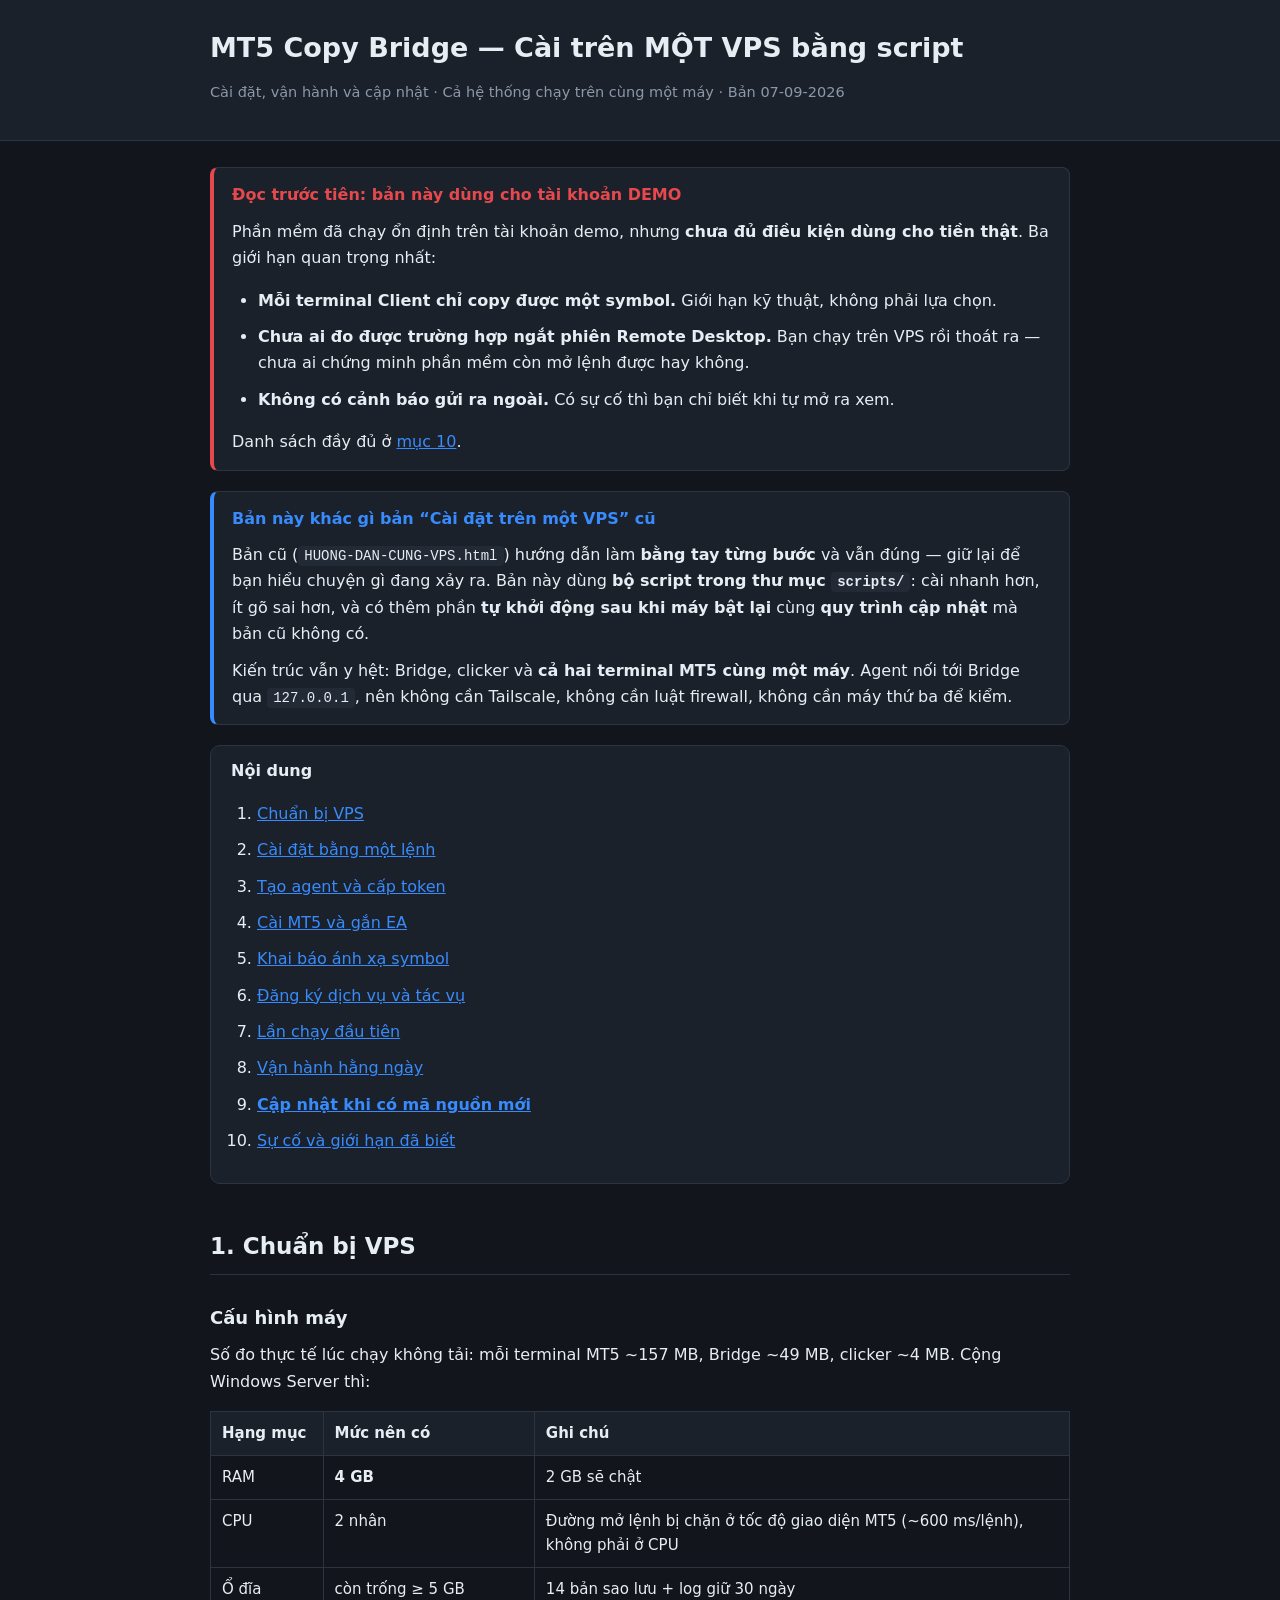
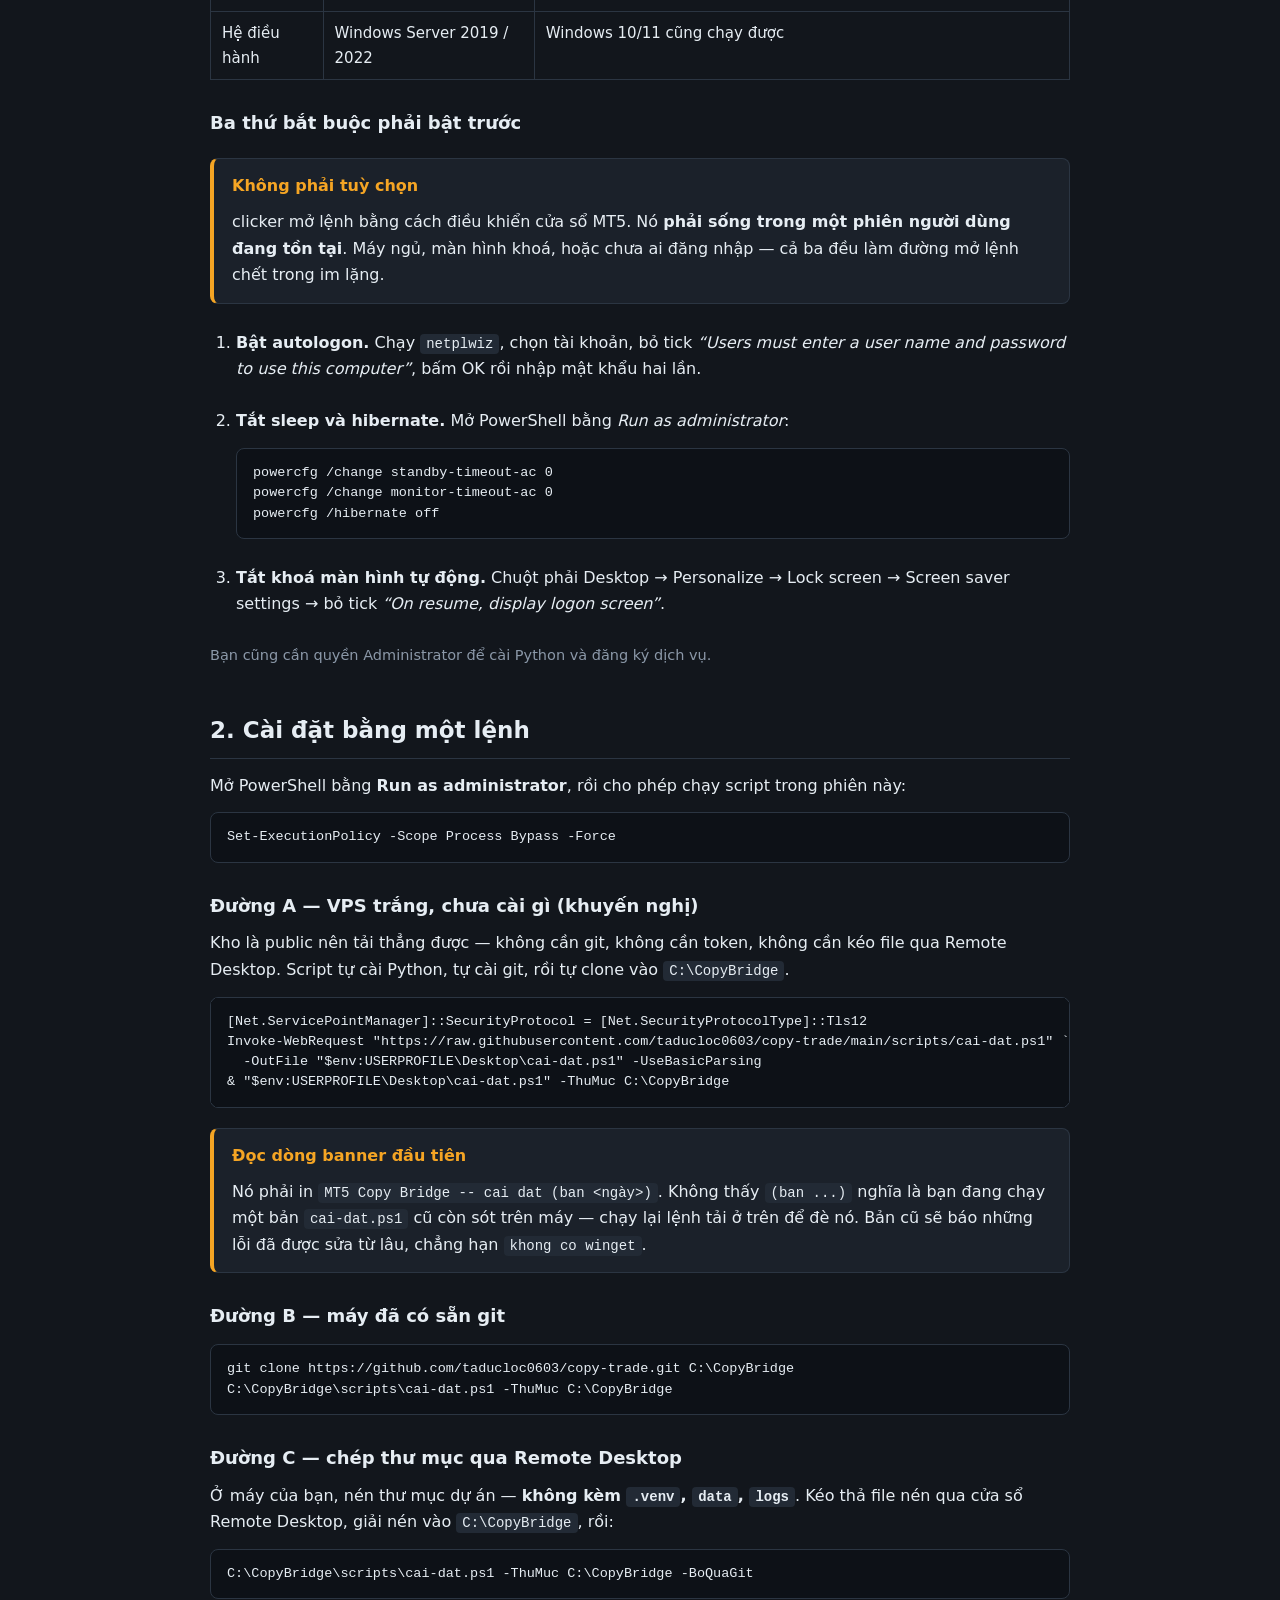
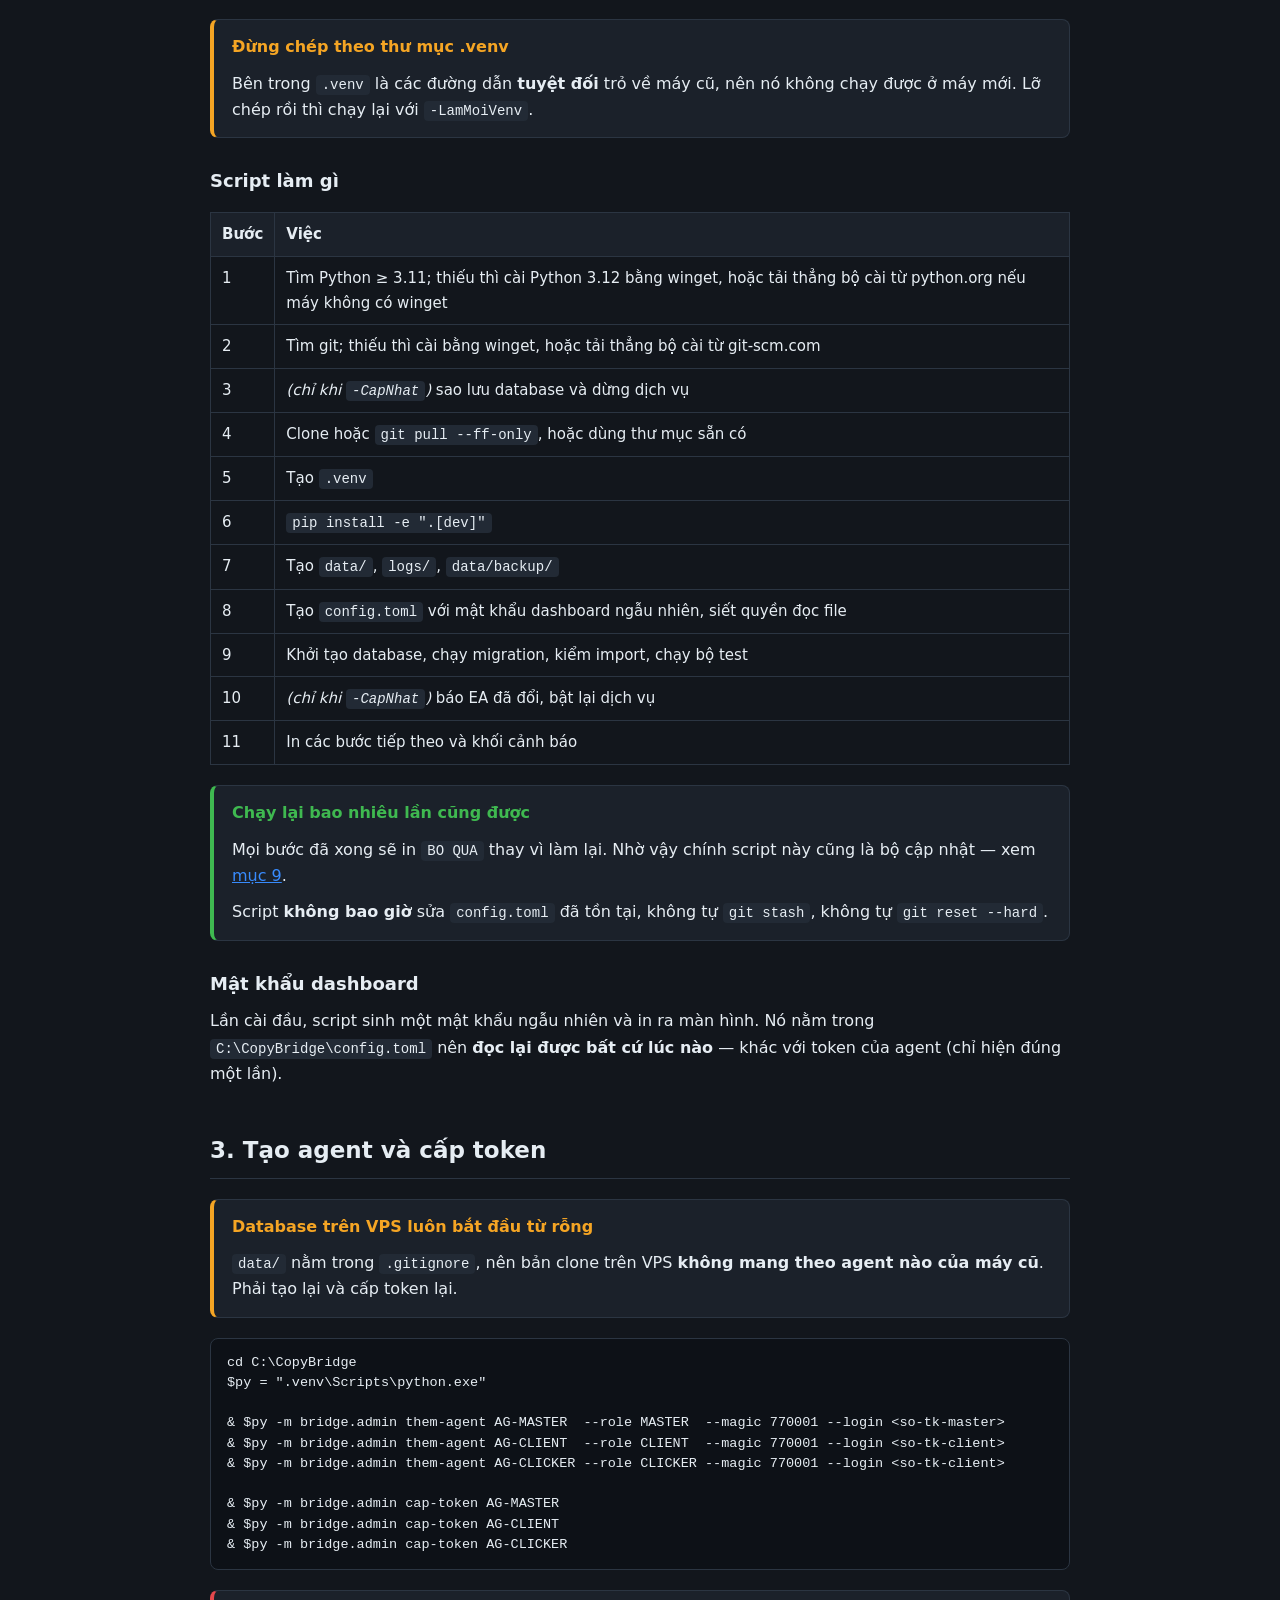
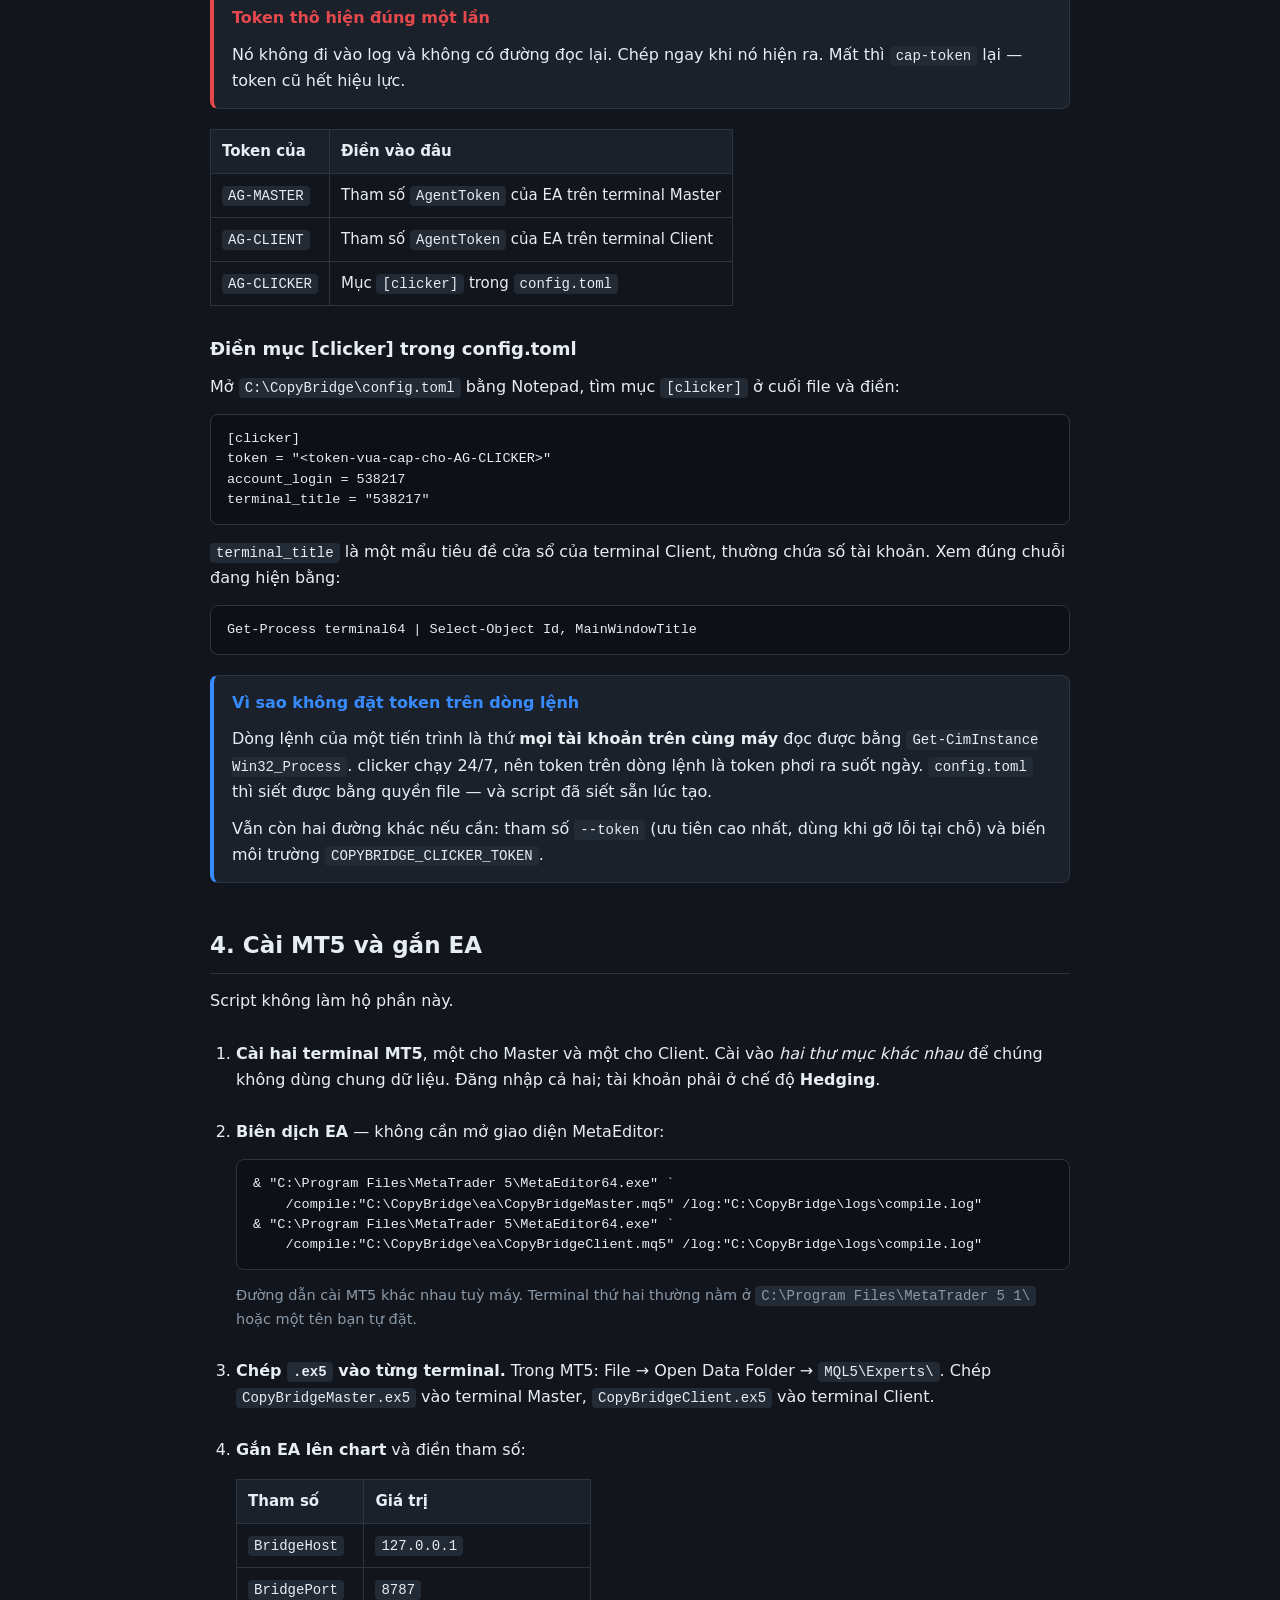
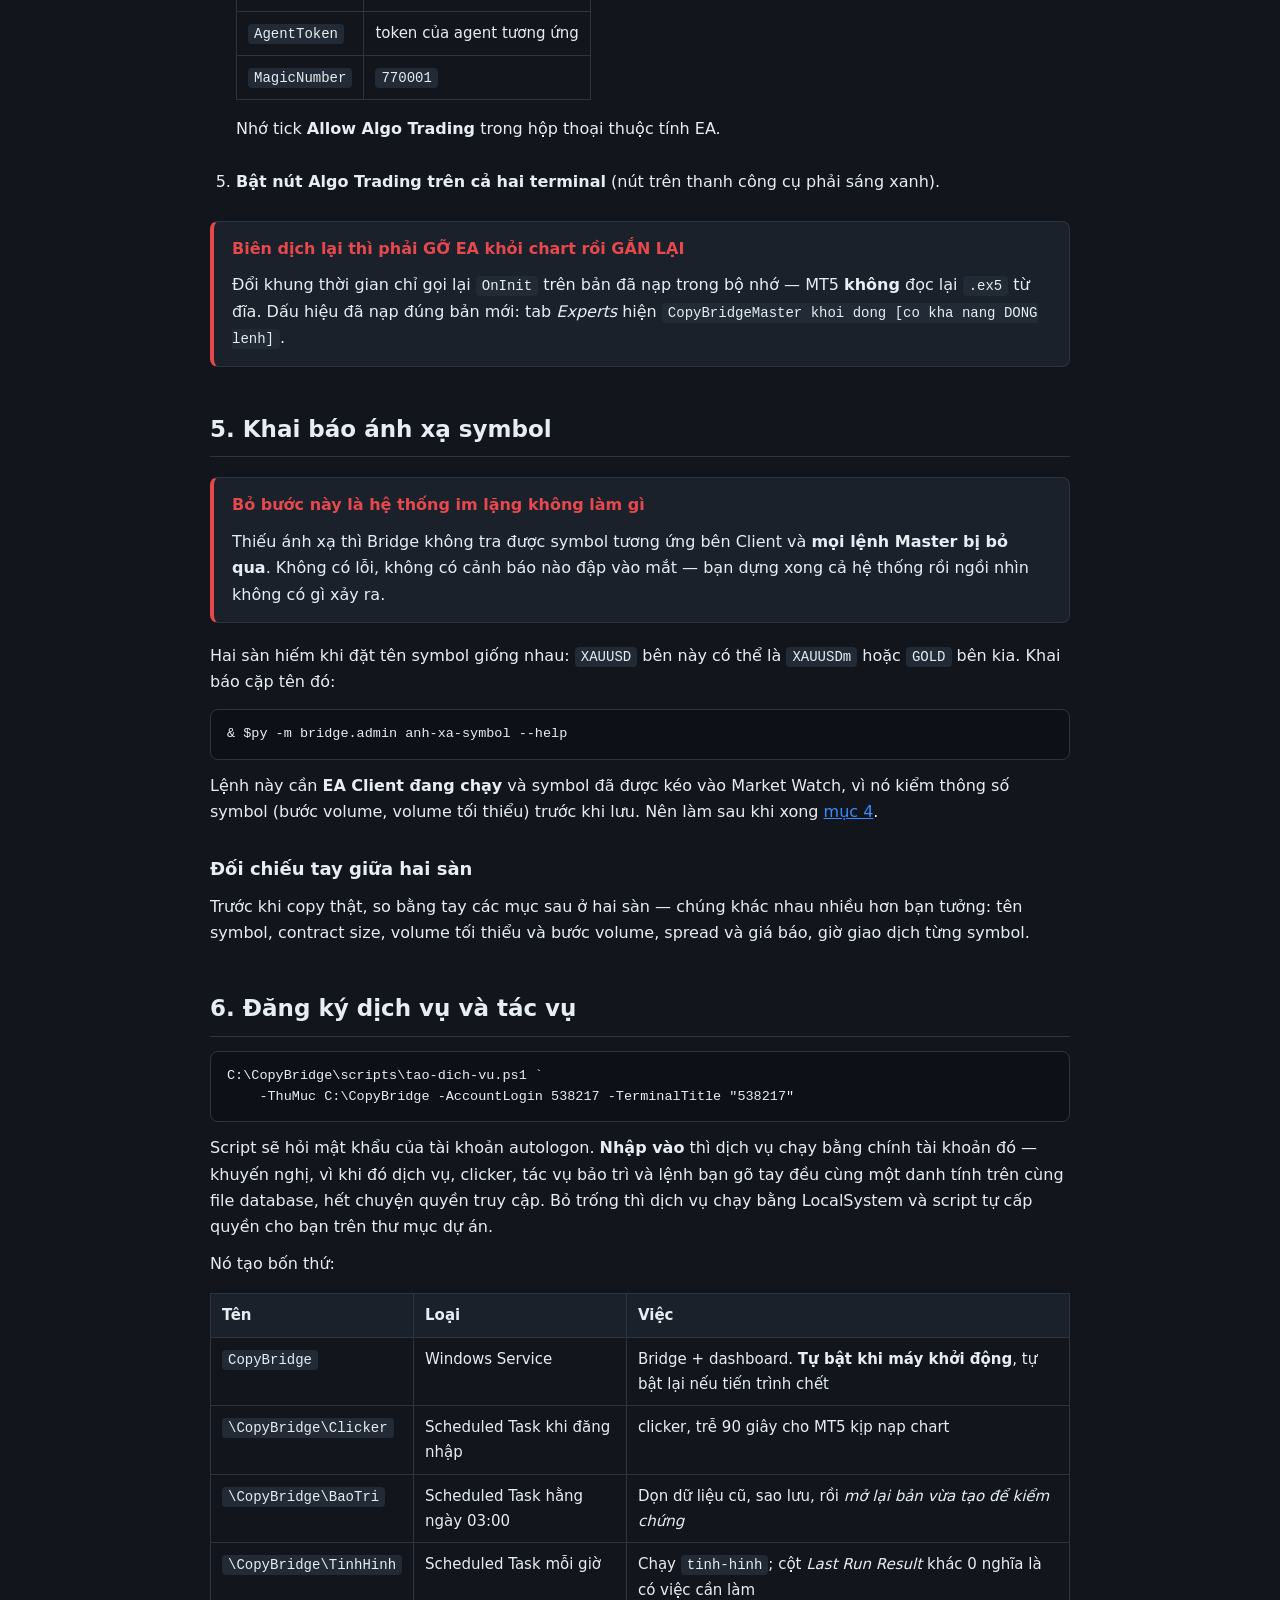
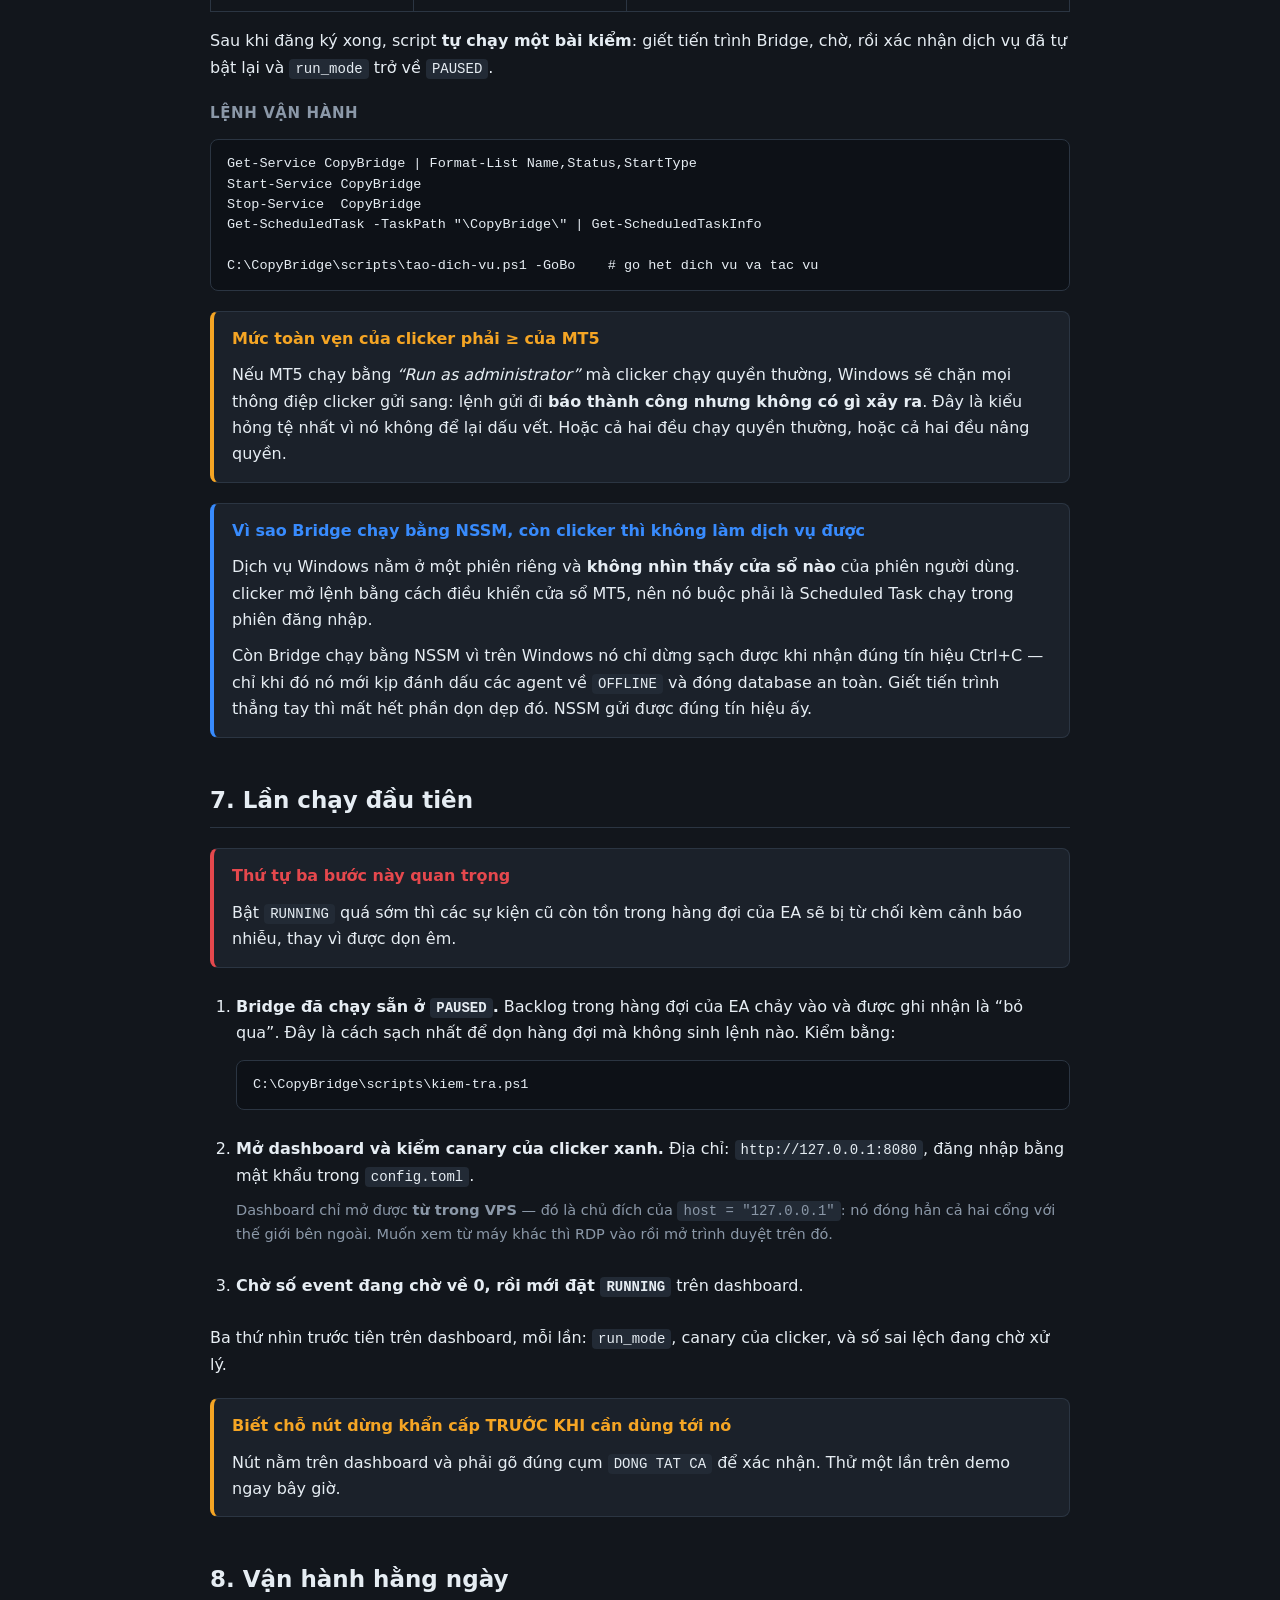
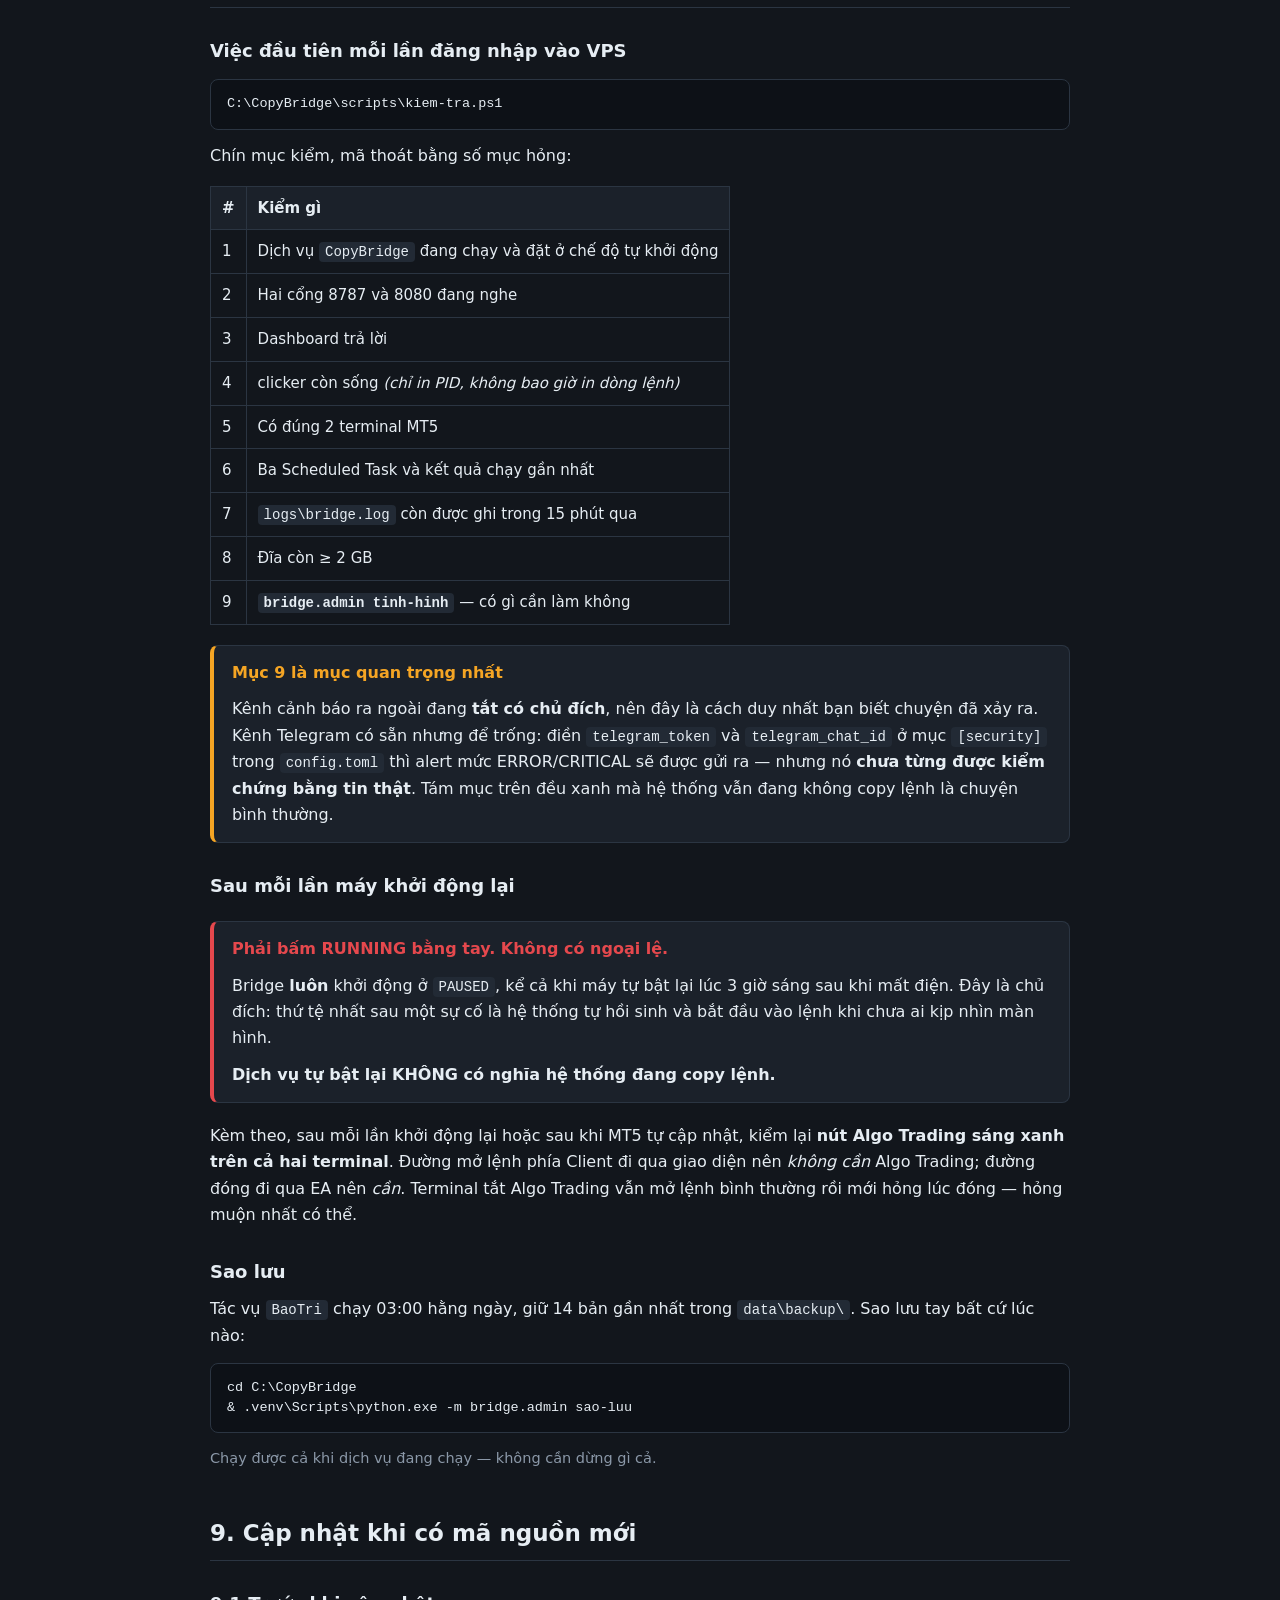
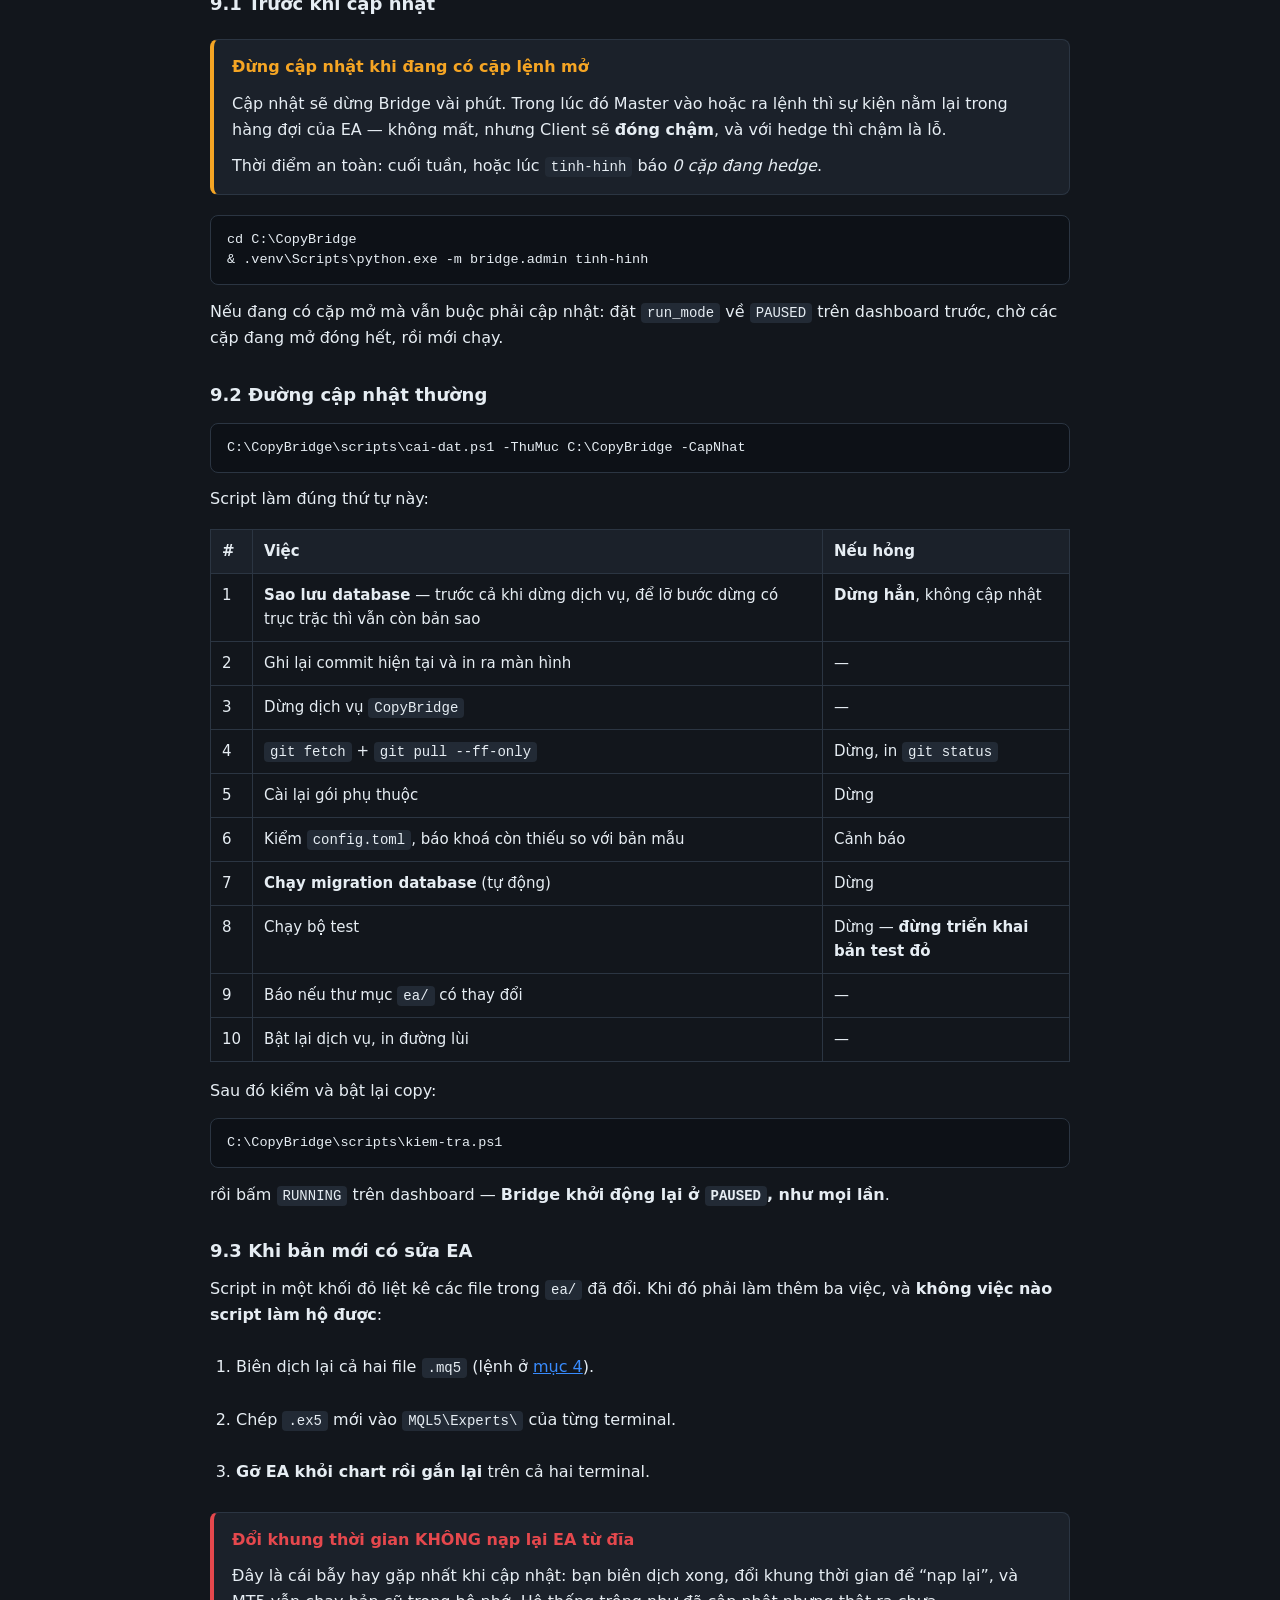
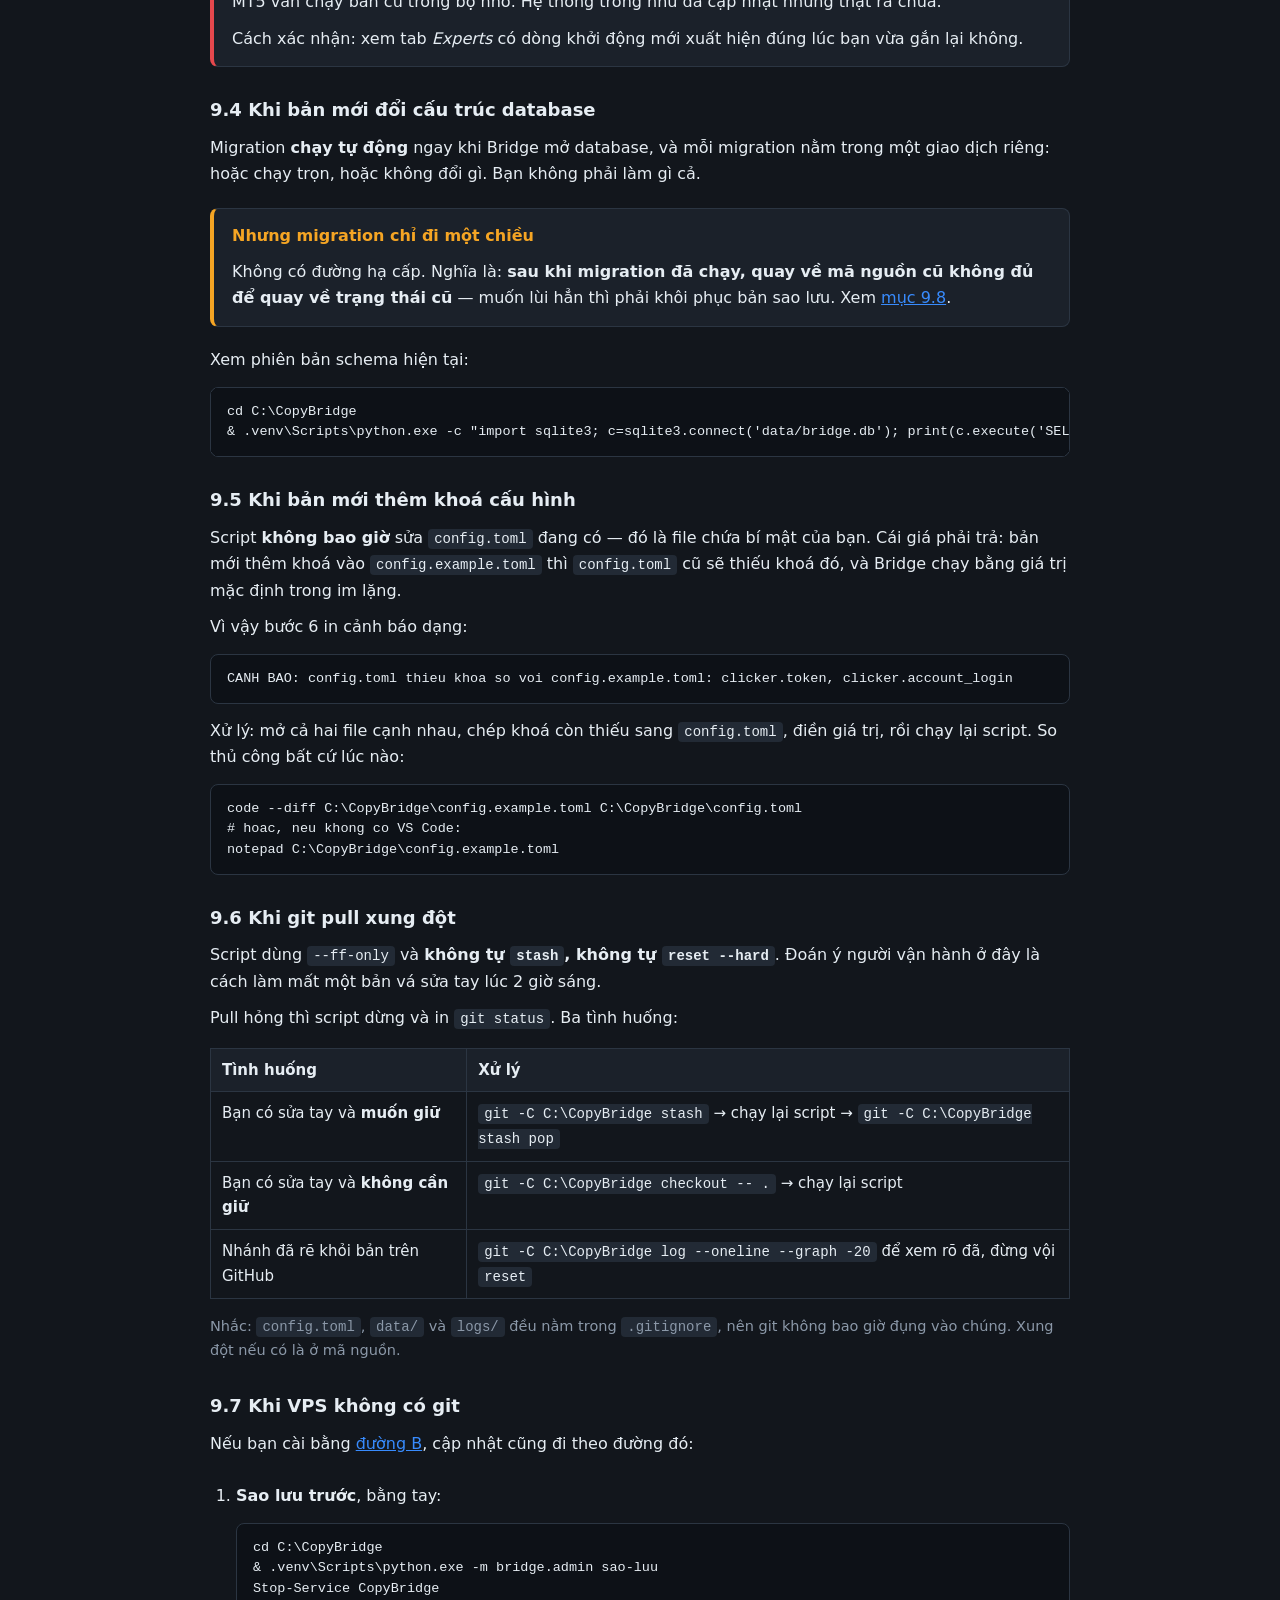
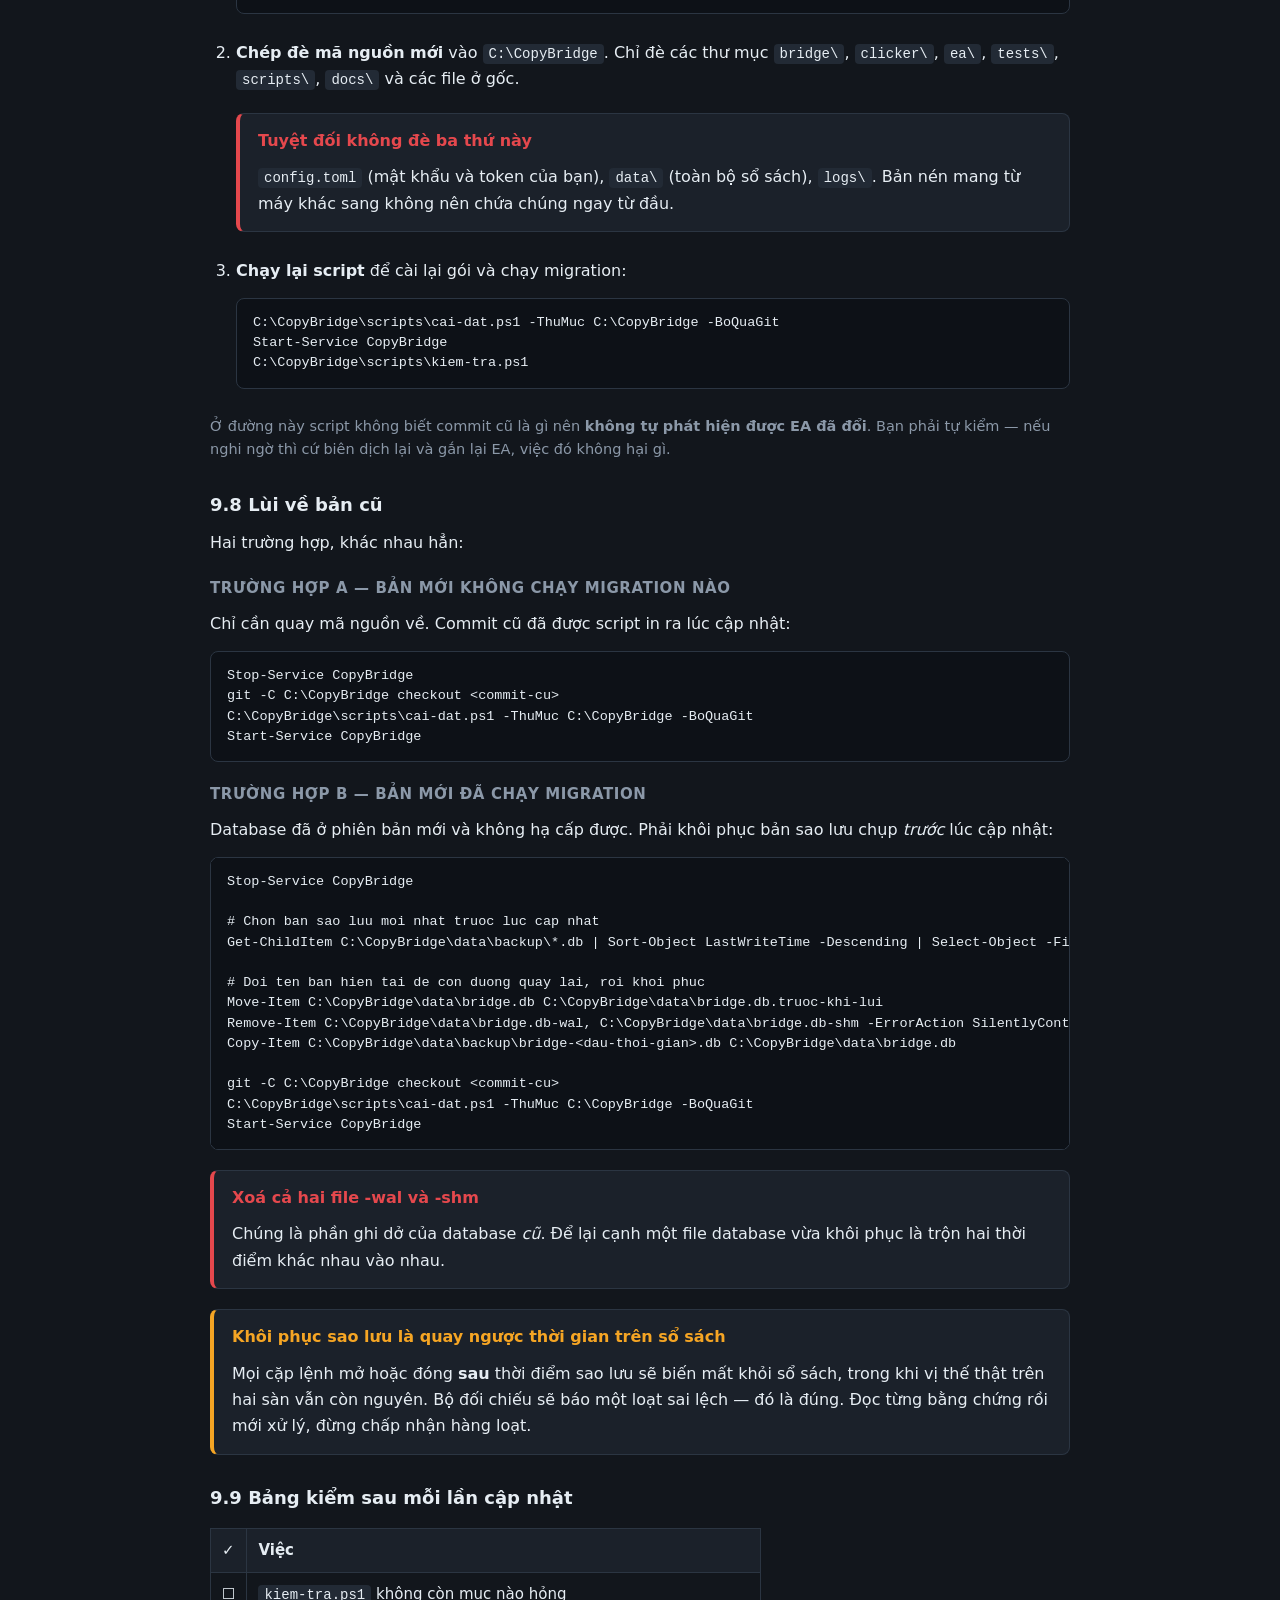
==== docs/HUONG-DAN-CUNG-VPS-SCRIPT.html @ 67b97085 "docs: dua lenh tai cai-dat.ps1 vao huong dan, lam duong A Ca hai tai lieu deu gia dinh cai-dat.ps1 d" ====
<!doctype html>
<html lang="vi">
<head>
<meta charset="utf-8">
<meta name="viewport" content="width=device-width, initial-scale=1">
<title>MT5 Copy Bridge — Cài trên một VPS bằng script</title>
<style>
:root{--nen:#12161c;--the:#1b212a;--the2:#222a35;--chu:#e6edf3;--mo:#8b98a8;
 --vien:#2b3542;--do:#e5484d;--cam:#f5a524;--xanh:#3fb950;--lam:#388bfd}
*{box-sizing:border-box}
body{margin:0;background:var(--nen);color:var(--chu);
 font:16px/1.65 system-ui,-apple-system,"Segoe UI",Roboto,sans-serif}
.bao{max-width:900px;margin:0 auto;padding:0 20px 80px}
header{background:var(--the);border-bottom:1px solid var(--vien);padding:26px 20px;margin-bottom:26px}
header .bao{padding-bottom:0}
h1{margin:0 0 6px;font-size:27px}
h2{margin:44px 0 14px;font-size:23px;padding-bottom:8px;border-bottom:1px solid var(--vien)}
h3{margin:28px 0 10px;font-size:18px}
h4{margin:20px 0 8px;font-size:15px;color:var(--mo);text-transform:uppercase;letter-spacing:.04em}
p,li{margin:10px 0}
code{background:var(--the2);padding:2px 6px;border-radius:4px;font-size:14px;
 font-family:ui-monospace,Consolas,"Courier New",monospace}
pre{background:#0d1117;border:1px solid var(--vien);border-radius:8px;padding:14px 16px;
 overflow-x:auto;font-size:13.5px;line-height:1.5;
 font-family:ui-monospace,Consolas,"Courier New",monospace}
pre code{background:none;padding:0;font-size:inherit}
a{color:var(--lam)}
table{border-collapse:collapse;width:100%;margin:16px 0;font-size:15px;display:block;overflow-x:auto}
th,td{border:1px solid var(--vien);padding:9px 11px;text-align:left;vertical-align:top}
th{background:var(--the);font-weight:600}
img{max-width:100%;border:1px solid var(--vien);border-radius:8px;display:block;margin:14px 0 6px}
figure{margin:20px 0} figcaption{color:var(--mo);font-size:14px;margin-top:2px}
.hop{border:1px solid var(--vien);border-left-width:4px;border-radius:8px;
 padding:14px 18px;margin:20px 0;background:var(--the)}
.hop p:first-child{margin-top:0}.hop p:last-child{margin-bottom:0}
.hop.do{border-left-color:var(--do)}.hop.cam{border-left-color:var(--cam)}
.hop.xanh{border-left-color:var(--xanh)}.hop.lam{border-left-color:var(--lam)}
.hop .nhan{font-weight:700;display:block;margin-bottom:6px}
.hop.do .nhan{color:var(--do)}.hop.cam .nhan{color:var(--cam)}
.hop.xanh .nhan{color:var(--xanh)}.hop.lam .nhan{color:var(--lam)}
ol,ul{padding-left:26px} .buoc>li{margin:26px 0}
.muc-luc{background:var(--the);border:1px solid var(--vien);border-radius:10px;padding:12px 20px}
kbd{background:var(--the2);border:1px solid var(--vien);border-bottom-width:2px;
 border-radius:4px;padding:1px 6px;font-size:13px}
svg{max-width:100%;height:auto;display:block;margin:16px 0}
.ghi-chu{color:var(--mo);font-size:14.5px}
.vd{border:1px solid var(--vien);border-radius:10px;margin:22px 0;overflow:hidden}
.vd>.dau{background:var(--the);padding:11px 18px;font-weight:600;
 border-bottom:1px solid var(--vien)}
.vd>.than{padding:4px 18px 16px}
.vd table{margin:12px 0 4px;table-layout:fixed;width:100%;display:table}
.vd th{width:34%;background:var(--the2);font-weight:600}
.doi{display:grid;grid-template-columns:1fr 1fr;gap:14px}
@media(max-width:700px){.doi{grid-template-columns:1fr}}
.khac{background:#241a10;border:1px solid #6b4a15;border-radius:8px;padding:3px 14px;margin:16px 0}
.khac .nhan{color:var(--cam);font-weight:700;font-size:14px}
</style>

</head>
<body>
<header><div class="bao">
  <h1>MT5 Copy Bridge — Cài trên MỘT VPS bằng script</h1>
  <p class="ghi-chu">Cài đặt, vận hành và cập nhật · Cả hệ thống chạy trên cùng một máy · Bản 07-09-2026</p>
</div></header>
<div class="bao">

<div class="hop do">
  <span class="nhan">Đọc trước tiên: bản này dùng cho tài khoản DEMO</span>
  <p>Phần mềm đã chạy ổn định trên tài khoản demo, nhưng <strong>chưa đủ điều kiện dùng cho tiền
  thật</strong>. Ba giới hạn quan trọng nhất:</p>
  <ul>
    <li><strong>Mỗi terminal Client chỉ copy được một symbol.</strong> Giới hạn kỹ thuật, không
      phải lựa chọn.</li>
    <li><strong>Chưa ai đo được trường hợp ngắt phiên Remote Desktop.</strong> Bạn chạy trên VPS
      rồi thoát ra — chưa ai chứng minh phần mềm còn mở lệnh được hay không.</li>
    <li><strong>Không có cảnh báo gửi ra ngoài.</strong> Có sự cố thì bạn chỉ biết khi tự mở ra
      xem.</li>
  </ul>
  <p>Danh sách đầy đủ ở <a href="#gioi-han">mục 10</a>.</p>
</div>

<div class="hop lam">
  <span class="nhan">Bản này khác gì bản “Cài đặt trên một VPS” cũ</span>
  <p>Bản cũ (<code>HUONG-DAN-CUNG-VPS.html</code>) hướng dẫn làm <strong>bằng tay từng bước</strong>
  và vẫn đúng — giữ lại để bạn hiểu chuyện gì đang xảy ra. Bản này dùng <strong>bộ script trong thư
  mục <code>scripts/</code></strong>: cài nhanh hơn, ít gõ sai hơn, và có thêm phần
  <strong>tự khởi động sau khi máy bật lại</strong> cùng <strong>quy trình cập nhật</strong> mà bản
  cũ không có.</p>
  <p>Kiến trúc vẫn y hệt: Bridge, clicker và <strong>cả hai terminal MT5 cùng một máy</strong>.
  Agent nối tới Bridge qua <code>127.0.0.1</code>, nên không cần Tailscale, không cần luật firewall,
  không cần máy thứ ba để kiểm.</p>
</div>

<div class="muc-luc">
  <strong>Nội dung</strong>
  <ol>
    <li><a href="#chuan-bi">Chuẩn bị VPS</a></li>
    <li><a href="#cai-dat">Cài đặt bằng một lệnh</a></li>
    <li><a href="#agent">Tạo agent và cấp token</a></li>
    <li><a href="#mt5">Cài MT5 và gắn EA</a></li>
    <li><a href="#symbol">Khai báo ánh xạ symbol</a></li>
    <li><a href="#dich-vu">Đăng ký dịch vụ và tác vụ</a></li>
    <li><a href="#lan-dau">Lần chạy đầu tiên</a></li>
    <li><a href="#van-hanh">Vận hành hằng ngày</a></li>
    <li><a href="#cap-nhat"><strong>Cập nhật khi có mã nguồn mới</strong></a></li>
    <li><a href="#gioi-han">Sự cố và giới hạn đã biết</a></li>
  </ol>
</div>

<!-- =================================================================== -->
<h2 id="chuan-bi">1. Chuẩn bị VPS</h2>

<h3>Cấu hình máy</h3>
<p>Số đo thực tế lúc chạy không tải: mỗi terminal MT5 ~157 MB, Bridge ~49 MB, clicker ~4 MB. Cộng
Windows Server thì:</p>
<table>
  <tr><th>Hạng mục</th><th>Mức nên có</th><th>Ghi chú</th></tr>
  <tr><td>RAM</td><td><strong>4 GB</strong></td><td>2 GB sẽ chật</td></tr>
  <tr><td>CPU</td><td>2 nhân</td><td>Đường mở lệnh bị chặn ở tốc độ giao diện MT5 (~600 ms/lệnh), không phải ở CPU</td></tr>
  <tr><td>Ổ đĩa</td><td>còn trống ≥ 5 GB</td><td>14 bản sao lưu + log giữ 30 ngày</td></tr>
  <tr><td>Hệ điều hành</td><td>Windows Server 2019 / 2022</td><td>Windows 10/11 cũng chạy được</td></tr>
</table>

<h3>Ba thứ bắt buộc phải bật trước</h3>
<div class="hop cam">
  <span class="nhan">Không phải tuỳ chọn</span>
  <p>clicker mở lệnh bằng cách điều khiển cửa sổ MT5. Nó <strong>phải sống trong một phiên người
  dùng đang tồn tại</strong>. Máy ngủ, màn hình khoá, hoặc chưa ai đăng nhập — cả ba đều làm đường
  mở lệnh chết trong im lặng.</p>
</div>

<ol class="buoc">
  <li><strong>Bật autologon.</strong> Chạy <code>netplwiz</code>, chọn tài khoản, bỏ tick
    <em>“Users must enter a user name and password to use this computer”</em>, bấm OK rồi nhập mật
    khẩu hai lần.</li>
  <li><strong>Tắt sleep và hibernate.</strong> Mở PowerShell bằng <em>Run as administrator</em>:
<pre><code>powercfg /change standby-timeout-ac 0
powercfg /change monitor-timeout-ac 0
powercfg /hibernate off</code></pre></li>
  <li><strong>Tắt khoá màn hình tự động.</strong> Chuột phải Desktop → Personalize → Lock screen →
    Screen saver settings → bỏ tick <em>“On resume, display logon screen”</em>.</li>
</ol>

<p class="ghi-chu">Bạn cũng cần quyền Administrator để cài Python và đăng ký dịch vụ.</p>

<!-- =================================================================== -->
<h2 id="cai-dat">2. Cài đặt bằng một lệnh</h2>

<p>Mở PowerShell bằng <strong>Run as administrator</strong>, rồi cho phép chạy script trong phiên
này:</p>
<pre><code>Set-ExecutionPolicy -Scope Process Bypass -Force</code></pre>

<h3>Đường A — VPS trắng, chưa cài gì (khuyến nghị)</h3>
<p>Kho là public nên tải thẳng được — không cần git, không cần token, không cần kéo file qua
Remote Desktop. Script tự cài Python, tự cài git, rồi tự clone vào <code>C:\CopyBridge</code>.</p>
<pre><code>[Net.ServicePointManager]::SecurityProtocol = [Net.SecurityProtocolType]::Tls12
Invoke-WebRequest "https://raw.githubusercontent.com/taducloc0603/copy-trade/main/scripts/cai-dat.ps1" `
  -OutFile "$env:USERPROFILE\Desktop\cai-dat.ps1" -UseBasicParsing
&amp; "$env:USERPROFILE\Desktop\cai-dat.ps1" -ThuMuc C:\CopyBridge</code></pre>

<div class="hop cam">
  <span class="nhan">Đọc dòng banner đầu tiên</span>
  <p>Nó phải in <code>MT5 Copy Bridge -- cai dat (ban &lt;ngày&gt;)</code>. Không thấy
  <code>(ban ...)</code> nghĩa là bạn đang chạy một bản <code>cai-dat.ps1</code> cũ còn sót trên
  máy — chạy lại lệnh tải ở trên để đè nó. Bản cũ sẽ báo những lỗi đã được sửa từ lâu, chẳng hạn
  <code>khong co winget</code>.</p>
</div>

<h3>Đường B — máy đã có sẵn git</h3>
<pre><code>git clone https://github.com/taducloc0603/copy-trade.git C:\CopyBridge
C:\CopyBridge\scripts\cai-dat.ps1 -ThuMuc C:\CopyBridge</code></pre>

<h3>Đường C — chép thư mục qua Remote Desktop</h3>
<p>Ở máy của bạn, nén thư mục dự án — <strong>không kèm <code>.venv</code>, <code>data</code>,
<code>logs</code></strong>. Kéo thả file nén qua cửa sổ Remote Desktop, giải nén vào
<code>C:\CopyBridge</code>, rồi:</p>
<pre><code>C:\CopyBridge\scripts\cai-dat.ps1 -ThuMuc C:\CopyBridge -BoQuaGit</code></pre>

<div class="hop cam">
  <span class="nhan">Đừng chép theo thư mục .venv</span>
  <p>Bên trong <code>.venv</code> là các đường dẫn <strong>tuyệt đối</strong> trỏ về máy cũ, nên nó
  không chạy được ở máy mới. Lỡ chép rồi thì chạy lại với <code>-LamMoiVenv</code>.</p>
</div>

<h3>Script làm gì</h3>
<table>
  <tr><th>Bước</th><th>Việc</th></tr>
  <tr><td>1</td><td>Tìm Python ≥ 3.11; thiếu thì cài Python 3.12 bằng winget, hoặc tải thẳng bộ cài từ python.org nếu máy không có winget</td></tr>
  <tr><td>2</td><td>Tìm git; thiếu thì cài bằng winget, hoặc tải thẳng bộ cài từ git-scm.com</td></tr>
  <tr><td>3</td><td><em>(chỉ khi <code>-CapNhat</code>)</em> sao lưu database và dừng dịch vụ</td></tr>
  <tr><td>4</td><td>Clone hoặc <code>git pull --ff-only</code>, hoặc dùng thư mục sẵn có</td></tr>
  <tr><td>5</td><td>Tạo <code>.venv</code></td></tr>
  <tr><td>6</td><td><code>pip install -e ".[dev]"</code></td></tr>
  <tr><td>7</td><td>Tạo <code>data/</code>, <code>logs/</code>, <code>data/backup/</code></td></tr>
  <tr><td>8</td><td>Tạo <code>config.toml</code> với mật khẩu dashboard ngẫu nhiên, siết quyền đọc file</td></tr>
  <tr><td>9</td><td>Khởi tạo database, chạy migration, kiểm import, chạy bộ test</td></tr>
  <tr><td>10</td><td><em>(chỉ khi <code>-CapNhat</code>)</em> báo EA đã đổi, bật lại dịch vụ</td></tr>
  <tr><td>11</td><td>In các bước tiếp theo và khối cảnh báo</td></tr>
</table>

<div class="hop xanh">
  <span class="nhan">Chạy lại bao nhiêu lần cũng được</span>
  <p>Mọi bước đã xong sẽ in <code>BO QUA</code> thay vì làm lại. Nhờ vậy chính script này cũng là
  bộ cập nhật — xem <a href="#cap-nhat">mục 9</a>.</p>
  <p>Script <strong>không bao giờ</strong> sửa <code>config.toml</code> đã tồn tại, không tự
  <code>git stash</code>, không tự <code>git reset --hard</code>.</p>
</div>

<h3>Mật khẩu dashboard</h3>
<p>Lần cài đầu, script sinh một mật khẩu ngẫu nhiên và in ra màn hình. Nó nằm trong
<code>C:\CopyBridge\config.toml</code> nên <strong>đọc lại được bất cứ lúc nào</strong> — khác với
token của agent (chỉ hiện đúng một lần).</p>

<!-- =================================================================== -->
<h2 id="agent">3. Tạo agent và cấp token</h2>

<div class="hop cam">
  <span class="nhan">Database trên VPS luôn bắt đầu từ rỗng</span>
  <p><code>data/</code> nằm trong <code>.gitignore</code>, nên bản clone trên VPS <strong>không mang
  theo agent nào của máy cũ</strong>. Phải tạo lại và cấp token lại.</p>
</div>

<pre><code>cd C:\CopyBridge
$py = ".venv\Scripts\python.exe"

&amp; $py -m bridge.admin them-agent AG-MASTER  --role MASTER  --magic 770001 --login &lt;so-tk-master&gt;
&amp; $py -m bridge.admin them-agent AG-CLIENT  --role CLIENT  --magic 770001 --login &lt;so-tk-client&gt;
&amp; $py -m bridge.admin them-agent AG-CLICKER --role CLICKER --magic 770001 --login &lt;so-tk-client&gt;

&amp; $py -m bridge.admin cap-token AG-MASTER
&amp; $py -m bridge.admin cap-token AG-CLIENT
&amp; $py -m bridge.admin cap-token AG-CLICKER</code></pre>

<div class="hop do">
  <span class="nhan">Token thô hiện đúng một lần</span>
  <p>Nó không đi vào log và không có đường đọc lại. Chép ngay khi nó hiện ra. Mất thì
  <code>cap-token</code> lại — token cũ hết hiệu lực.</p>
</div>

<table>
  <tr><th>Token của</th><th>Điền vào đâu</th></tr>
  <tr><td><code>AG-MASTER</code></td><td>Tham số <code>AgentToken</code> của EA trên terminal Master</td></tr>
  <tr><td><code>AG-CLIENT</code></td><td>Tham số <code>AgentToken</code> của EA trên terminal Client</td></tr>
  <tr><td><code>AG-CLICKER</code></td><td>Mục <code>[clicker]</code> trong <code>config.toml</code></td></tr>
</table>

<h3>Điền mục [clicker] trong config.toml</h3>
<p>Mở <code>C:\CopyBridge\config.toml</code> bằng Notepad, tìm mục <code>[clicker]</code> ở cuối
file và điền:</p>
<pre><code>[clicker]
token = "&lt;token-vua-cap-cho-AG-CLICKER&gt;"
account_login = 538217
terminal_title = "538217"</code></pre>

<p><code>terminal_title</code> là một mẩu tiêu đề cửa sổ của terminal Client, thường chứa số tài
khoản. Xem đúng chuỗi đang hiện bằng:</p>
<pre><code>Get-Process terminal64 | Select-Object Id, MainWindowTitle</code></pre>

<div class="hop lam">
  <span class="nhan">Vì sao không đặt token trên dòng lệnh</span>
  <p>Dòng lệnh của một tiến trình là thứ <strong>mọi tài khoản trên cùng máy</strong> đọc được bằng
  <code>Get-CimInstance Win32_Process</code>. clicker chạy 24/7, nên token trên dòng lệnh là token
  phơi ra suốt ngày. <code>config.toml</code> thì siết được bằng quyền file — và script đã siết sẵn
  lúc tạo.</p>
  <p>Vẫn còn hai đường khác nếu cần: tham số <code>--token</code> (ưu tiên cao nhất, dùng khi gỡ lỗi
  tại chỗ) và biến môi trường <code>COPYBRIDGE_CLICKER_TOKEN</code>.</p>
</div>

<!-- =================================================================== -->
<h2 id="mt5">4. Cài MT5 và gắn EA</h2>

<p>Script không làm hộ phần này.</p>

<ol class="buoc">
  <li><strong>Cài hai terminal MT5</strong>, một cho Master và một cho Client. Cài vào <em>hai thư
    mục khác nhau</em> để chúng không dùng chung dữ liệu. Đăng nhập cả hai; tài khoản phải ở chế độ
    <strong>Hedging</strong>.</li>

  <li><strong>Biên dịch EA</strong> — không cần mở giao diện MetaEditor:
<pre><code>&amp; "C:\Program Files\MetaTrader 5\MetaEditor64.exe" `
    /compile:"C:\CopyBridge\ea\CopyBridgeMaster.mq5" /log:"C:\CopyBridge\logs\compile.log"
&amp; "C:\Program Files\MetaTrader 5\MetaEditor64.exe" `
    /compile:"C:\CopyBridge\ea\CopyBridgeClient.mq5" /log:"C:\CopyBridge\logs\compile.log"</code></pre>
    <p class="ghi-chu">Đường dẫn cài MT5 khác nhau tuỳ máy. Terminal thứ hai thường nằm ở
    <code>C:\Program Files\MetaTrader 5 1\</code> hoặc một tên bạn tự đặt.</p></li>

  <li><strong>Chép <code>.ex5</code> vào từng terminal.</strong> Trong MT5: File → Open Data Folder
    → <code>MQL5\Experts\</code>. Chép <code>CopyBridgeMaster.ex5</code> vào terminal Master,
    <code>CopyBridgeClient.ex5</code> vào terminal Client.</li>

  <li><strong>Gắn EA lên chart</strong> và điền tham số:
    <table>
      <tr><th>Tham số</th><th>Giá trị</th></tr>
      <tr><td><code>BridgeHost</code></td><td><code>127.0.0.1</code></td></tr>
      <tr><td><code>BridgePort</code></td><td><code>8787</code></td></tr>
      <tr><td><code>AgentToken</code></td><td>token của agent tương ứng</td></tr>
      <tr><td><code>MagicNumber</code></td><td><code>770001</code></td></tr>
    </table>
    Nhớ tick <strong>Allow Algo Trading</strong> trong hộp thoại thuộc tính EA.</li>

  <li><strong>Bật nút Algo Trading trên cả hai terminal</strong> (nút trên thanh công cụ phải sáng
    xanh).</li>
</ol>

<div class="hop do">
  <span class="nhan">Biên dịch lại thì phải GỠ EA khỏi chart rồi GẮN LẠI</span>
  <p>Đổi khung thời gian chỉ gọi lại <code>OnInit</code> trên bản đã nạp trong bộ nhớ — MT5
  <strong>không</strong> đọc lại <code>.ex5</code> từ đĩa. Dấu hiệu đã nạp đúng bản mới: tab
  <em>Experts</em> hiện <code>CopyBridgeMaster khoi dong [co kha nang DONG lenh]</code>.</p>
</div>

<!-- =================================================================== -->
<h2 id="symbol">5. Khai báo ánh xạ symbol</h2>

<div class="hop do">
  <span class="nhan">Bỏ bước này là hệ thống im lặng không làm gì</span>
  <p>Thiếu ánh xạ thì Bridge không tra được symbol tương ứng bên Client và <strong>mọi lệnh Master
  bị bỏ qua</strong>. Không có lỗi, không có cảnh báo nào đập vào mắt — bạn dựng xong cả hệ thống
  rồi ngồi nhìn không có gì xảy ra.</p>
</div>

<p>Hai sàn hiếm khi đặt tên symbol giống nhau: <code>XAUUSD</code> bên này có thể là
<code>XAUUSDm</code> hoặc <code>GOLD</code> bên kia. Khai báo cặp tên đó:</p>
<pre><code>&amp; $py -m bridge.admin anh-xa-symbol --help</code></pre>

<p>Lệnh này cần <strong>EA Client đang chạy</strong> và symbol đã được kéo vào Market Watch, vì nó
kiểm thông số symbol (bước volume, volume tối thiểu) trước khi lưu. Nên làm sau khi xong
<a href="#mt5">mục 4</a>.</p>

<h3>Đối chiếu tay giữa hai sàn</h3>
<p>Trước khi copy thật, so bằng tay các mục sau ở hai sàn — chúng khác nhau nhiều hơn bạn tưởng:
tên symbol, contract size, volume tối thiểu và bước volume, spread và giá báo, giờ giao dịch từng
symbol.</p>

<!-- =================================================================== -->
<h2 id="dich-vu">6. Đăng ký dịch vụ và tác vụ</h2>

<pre><code>C:\CopyBridge\scripts\tao-dich-vu.ps1 `
    -ThuMuc C:\CopyBridge -AccountLogin 538217 -TerminalTitle "538217"</code></pre>

<p>Script sẽ hỏi mật khẩu của tài khoản autologon. <strong>Nhập vào</strong> thì dịch vụ chạy bằng
chính tài khoản đó — khuyến nghị, vì khi đó dịch vụ, clicker, tác vụ bảo trì và lệnh bạn gõ tay đều
cùng một danh tính trên cùng file database, hết chuyện quyền truy cập. Bỏ trống thì dịch vụ chạy
bằng LocalSystem và script tự cấp quyền cho bạn trên thư mục dự án.</p>

<p>Nó tạo bốn thứ:</p>
<table>
  <tr><th>Tên</th><th>Loại</th><th>Việc</th></tr>
  <tr><td><code>CopyBridge</code></td><td>Windows Service</td>
      <td>Bridge + dashboard. <strong>Tự bật khi máy khởi động</strong>, tự bật lại nếu tiến trình chết</td></tr>
  <tr><td><code>\CopyBridge\Clicker</code></td><td>Scheduled Task khi đăng nhập</td>
      <td>clicker, trễ 90 giây cho MT5 kịp nạp chart</td></tr>
  <tr><td><code>\CopyBridge\BaoTri</code></td><td>Scheduled Task hằng ngày 03:00</td>
      <td>Dọn dữ liệu cũ, sao lưu, rồi <em>mở lại bản vừa tạo để kiểm chứng</em></td></tr>
  <tr><td><code>\CopyBridge\TinhHinh</code></td><td>Scheduled Task mỗi giờ</td>
      <td>Chạy <code>tinh-hinh</code>; cột <em>Last Run Result</em> khác 0 nghĩa là có việc cần làm</td></tr>
</table>

<p>Sau khi đăng ký xong, script <strong>tự chạy một bài kiểm</strong>: giết tiến trình Bridge, chờ,
rồi xác nhận dịch vụ đã tự bật lại và <code>run_mode</code> trở về <code>PAUSED</code>.</p>

<h4>Lệnh vận hành</h4>
<pre><code>Get-Service CopyBridge | Format-List Name,Status,StartType
Start-Service CopyBridge
Stop-Service  CopyBridge
Get-ScheduledTask -TaskPath "\CopyBridge\" | Get-ScheduledTaskInfo

C:\CopyBridge\scripts\tao-dich-vu.ps1 -GoBo    # go het dich vu va tac vu</code></pre>

<div class="hop cam">
  <span class="nhan">Mức toàn vẹn của clicker phải ≥ của MT5</span>
  <p>Nếu MT5 chạy bằng <em>“Run as administrator”</em> mà clicker chạy quyền thường, Windows sẽ chặn
  mọi thông điệp clicker gửi sang: lệnh gửi đi <strong>báo thành công nhưng không có gì xảy
  ra</strong>. Đây là kiểu hỏng tệ nhất vì nó không để lại dấu vết. Hoặc cả hai đều chạy quyền
  thường, hoặc cả hai đều nâng quyền.</p>
</div>

<div class="hop lam">
  <span class="nhan">Vì sao Bridge chạy bằng NSSM, còn clicker thì không làm dịch vụ được</span>
  <p>Dịch vụ Windows nằm ở một phiên riêng và <strong>không nhìn thấy cửa sổ nào</strong> của phiên
  người dùng. clicker mở lệnh bằng cách điều khiển cửa sổ MT5, nên nó buộc phải là Scheduled Task
  chạy trong phiên đăng nhập.</p>
  <p>Còn Bridge chạy bằng NSSM vì trên Windows nó chỉ dừng sạch được khi nhận đúng tín hiệu Ctrl+C —
  chỉ khi đó nó mới kịp đánh dấu các agent về <code>OFFLINE</code> và đóng database an toàn. Giết
  tiến trình thẳng tay thì mất hết phần dọn dẹp đó. NSSM gửi được đúng tín hiệu ấy.</p>
</div>

<!-- =================================================================== -->
<h2 id="lan-dau">7. Lần chạy đầu tiên</h2>

<div class="hop do">
  <span class="nhan">Thứ tự ba bước này quan trọng</span>
  <p>Bật <code>RUNNING</code> quá sớm thì các sự kiện cũ còn tồn trong hàng đợi của EA sẽ bị từ chối
  kèm cảnh báo nhiễu, thay vì được dọn êm.</p>
</div>

<ol class="buoc">
  <li><strong>Bridge đã chạy sẵn ở <code>PAUSED</code>.</strong> Backlog trong hàng đợi của EA chảy
    vào và được ghi nhận là “bỏ qua”. Đây là cách sạch nhất để dọn hàng đợi mà không sinh lệnh nào.
    Kiểm bằng:
<pre><code>C:\CopyBridge\scripts\kiem-tra.ps1</code></pre></li>

  <li><strong>Mở dashboard và kiểm canary của clicker xanh.</strong> Địa chỉ:
    <code>http://127.0.0.1:8080</code>, đăng nhập bằng mật khẩu trong <code>config.toml</code>.
    <p class="ghi-chu">Dashboard chỉ mở được <strong>từ trong VPS</strong> — đó là chủ đích của
    <code>host = "127.0.0.1"</code>: nó đóng hẳn cả hai cổng với thế giới bên ngoài. Muốn xem từ máy
    khác thì RDP vào rồi mở trình duyệt trên đó.</p></li>

  <li><strong>Chờ số event đang chờ về 0, rồi mới đặt <code>RUNNING</code></strong> trên dashboard.</li>
</ol>

<p>Ba thứ nhìn trước tiên trên dashboard, mỗi lần: <code>run_mode</code>, canary của clicker, và số
sai lệch đang chờ xử lý.</p>

<div class="hop cam">
  <span class="nhan">Biết chỗ nút dừng khẩn cấp TRƯỚC KHI cần dùng tới nó</span>
  <p>Nút nằm trên dashboard và phải gõ đúng cụm <code>DONG TAT CA</code> để xác nhận. Thử một lần
  trên demo ngay bây giờ.</p>
</div>

<!-- =================================================================== -->
<h2 id="van-hanh">8. Vận hành hằng ngày</h2>

<h3>Việc đầu tiên mỗi lần đăng nhập vào VPS</h3>
<pre><code>C:\CopyBridge\scripts\kiem-tra.ps1</code></pre>

<p>Chín mục kiểm, mã thoát bằng số mục hỏng:</p>
<table>
  <tr><th>#</th><th>Kiểm gì</th></tr>
  <tr><td>1</td><td>Dịch vụ <code>CopyBridge</code> đang chạy và đặt ở chế độ tự khởi động</td></tr>
  <tr><td>2</td><td>Hai cổng 8787 và 8080 đang nghe</td></tr>
  <tr><td>3</td><td>Dashboard trả lời</td></tr>
  <tr><td>4</td><td>clicker còn sống <em>(chỉ in PID, không bao giờ in dòng lệnh)</em></td></tr>
  <tr><td>5</td><td>Có đúng 2 terminal MT5</td></tr>
  <tr><td>6</td><td>Ba Scheduled Task và kết quả chạy gần nhất</td></tr>
  <tr><td>7</td><td><code>logs\bridge.log</code> còn được ghi trong 15 phút qua</td></tr>
  <tr><td>8</td><td>Đĩa còn ≥ 2 GB</td></tr>
  <tr><td>9</td><td><strong><code>bridge.admin tinh-hinh</code></strong> — có gì cần làm không</td></tr>
</table>

<div class="hop cam">
  <span class="nhan">Mục 9 là mục quan trọng nhất</span>
  <p>Kênh cảnh báo ra ngoài đang <strong>tắt có chủ đích</strong>, nên đây là cách duy nhất bạn biết
  chuyện đã xảy ra. Kênh Telegram có sẵn nhưng để trống: điền <code>telegram_token</code> và
  <code>telegram_chat_id</code> ở mục <code>[security]</code> trong <code>config.toml</code> thì alert
  mức ERROR/CRITICAL sẽ được gửi ra — nhưng nó <strong>chưa từng được kiểm chứng bằng tin
  thật</strong>. Tám mục trên đều xanh mà hệ thống vẫn đang không copy lệnh là chuyện bình
  thường.</p>
</div>

<h3>Sau mỗi lần máy khởi động lại</h3>
<div class="hop do">
  <span class="nhan">Phải bấm RUNNING bằng tay. Không có ngoại lệ.</span>
  <p>Bridge <strong>luôn</strong> khởi động ở <code>PAUSED</code>, kể cả khi máy tự bật lại lúc 3 giờ
  sáng sau khi mất điện. Đây là chủ đích: thứ tệ nhất sau một sự cố là hệ thống tự hồi sinh và bắt
  đầu vào lệnh khi chưa ai kịp nhìn màn hình.</p>
  <p><strong>Dịch vụ tự bật lại KHÔNG có nghĩa hệ thống đang copy lệnh.</strong></p>
</div>

<p>Kèm theo, sau mỗi lần khởi động lại hoặc sau khi MT5 tự cập nhật, kiểm lại
<strong>nút Algo Trading sáng xanh trên cả hai terminal</strong>. Đường mở lệnh phía Client đi qua
giao diện nên <em>không cần</em> Algo Trading; đường đóng đi qua EA nên <em>cần</em>. Terminal tắt
Algo Trading vẫn mở lệnh bình thường rồi mới hỏng lúc đóng — hỏng muộn nhất có thể.</p>

<h3>Sao lưu</h3>
<p>Tác vụ <code>BaoTri</code> chạy 03:00 hằng ngày, giữ 14 bản gần nhất trong
<code>data\backup\</code>. Sao lưu tay bất cứ lúc nào:</p>
<pre><code>cd C:\CopyBridge
&amp; .venv\Scripts\python.exe -m bridge.admin sao-luu</code></pre>
<p class="ghi-chu">Chạy được cả khi dịch vụ đang chạy — không cần dừng gì cả.</p>

<!-- =================================================================== -->
<h2 id="cap-nhat">9. Cập nhật khi có mã nguồn mới</h2>

<h3>9.1 Trước khi cập nhật</h3>
<div class="hop cam">
  <span class="nhan">Đừng cập nhật khi đang có cặp lệnh mở</span>
  <p>Cập nhật sẽ dừng Bridge vài phút. Trong lúc đó Master vào hoặc ra lệnh thì sự kiện nằm lại
  trong hàng đợi của EA — không mất, nhưng Client sẽ <strong>đóng chậm</strong>, và với hedge thì
  chậm là lỗ.</p>
  <p>Thời điểm an toàn: cuối tuần, hoặc lúc <code>tinh-hinh</code> báo <em>0 cặp đang hedge</em>.</p>
</div>

<pre><code>cd C:\CopyBridge
&amp; .venv\Scripts\python.exe -m bridge.admin tinh-hinh</code></pre>

<p>Nếu đang có cặp mở mà vẫn buộc phải cập nhật: đặt <code>run_mode</code> về <code>PAUSED</code>
trên dashboard trước, chờ các cặp đang mở đóng hết, rồi mới chạy.</p>

<h3>9.2 Đường cập nhật thường</h3>
<pre><code>C:\CopyBridge\scripts\cai-dat.ps1 -ThuMuc C:\CopyBridge -CapNhat</code></pre>

<p>Script làm đúng thứ tự này:</p>
<table>
  <tr><th>#</th><th>Việc</th><th>Nếu hỏng</th></tr>
  <tr><td>1</td><td><strong>Sao lưu database</strong> — trước cả khi dừng dịch vụ, để lỡ bước dừng có
      trục trặc thì vẫn còn bản sao</td><td><strong>Dừng hẳn</strong>, không cập nhật</td></tr>
  <tr><td>2</td><td>Ghi lại commit hiện tại và in ra màn hình</td><td>—</td></tr>
  <tr><td>3</td><td>Dừng dịch vụ <code>CopyBridge</code></td><td>—</td></tr>
  <tr><td>4</td><td><code>git fetch</code> + <code>git pull --ff-only</code></td><td>Dừng, in <code>git status</code></td></tr>
  <tr><td>5</td><td>Cài lại gói phụ thuộc</td><td>Dừng</td></tr>
  <tr><td>6</td><td>Kiểm <code>config.toml</code>, báo khoá còn thiếu so với bản mẫu</td><td>Cảnh báo</td></tr>
  <tr><td>7</td><td><strong>Chạy migration database</strong> (tự động)</td><td>Dừng</td></tr>
  <tr><td>8</td><td>Chạy bộ test</td><td>Dừng — <strong>đừng triển khai bản test đỏ</strong></td></tr>
  <tr><td>9</td><td>Báo nếu thư mục <code>ea/</code> có thay đổi</td><td>—</td></tr>
  <tr><td>10</td><td>Bật lại dịch vụ, in đường lùi</td><td>—</td></tr>
</table>

<p>Sau đó kiểm và bật lại copy:</p>
<pre><code>C:\CopyBridge\scripts\kiem-tra.ps1</code></pre>
<p>rồi bấm <code>RUNNING</code> trên dashboard — <strong>Bridge khởi động lại ở <code>PAUSED</code>,
như mọi lần</strong>.</p>

<h3>9.3 Khi bản mới có sửa EA</h3>
<p>Script in một khối đỏ liệt kê các file trong <code>ea/</code> đã đổi. Khi đó phải làm thêm ba
việc, và <strong>không việc nào script làm hộ được</strong>:</p>
<ol class="buoc">
  <li>Biên dịch lại cả hai file <code>.mq5</code> (lệnh ở <a href="#mt5">mục 4</a>).</li>
  <li>Chép <code>.ex5</code> mới vào <code>MQL5\Experts\</code> của từng terminal.</li>
  <li><strong>Gỡ EA khỏi chart rồi gắn lại</strong> trên cả hai terminal.</li>
</ol>
<div class="hop do">
  <span class="nhan">Đổi khung thời gian KHÔNG nạp lại EA từ đĩa</span>
  <p>Đây là cái bẫy hay gặp nhất khi cập nhật: bạn biên dịch xong, đổi khung thời gian để “nạp lại”,
  và MT5 vẫn chạy bản cũ trong bộ nhớ. Hệ thống trông như đã cập nhật nhưng thật ra chưa.</p>
  <p>Cách xác nhận: xem tab <em>Experts</em> có dòng khởi động mới xuất hiện đúng lúc bạn vừa gắn
  lại không.</p>
</div>

<h3>9.4 Khi bản mới đổi cấu trúc database</h3>
<p>Migration <strong>chạy tự động</strong> ngay khi Bridge mở database, và mỗi migration nằm trong
một giao dịch riêng: hoặc chạy trọn, hoặc không đổi gì. Bạn không phải làm gì cả.</p>

<div class="hop cam">
  <span class="nhan">Nhưng migration chỉ đi một chiều</span>
  <p>Không có đường hạ cấp. Nghĩa là: <strong>sau khi migration đã chạy, quay về mã nguồn cũ không
  đủ để quay về trạng thái cũ</strong> — muốn lùi hẳn thì phải khôi phục bản sao lưu. Xem
  <a href="#lui">mục 9.8</a>.</p>
</div>

<p>Xem phiên bản schema hiện tại:</p>
<pre><code>cd C:\CopyBridge
&amp; .venv\Scripts\python.exe -c "import sqlite3; c=sqlite3.connect('data/bridge.db'); print(c.execute('SELECT MAX(version) FROM schema_version').fetchone()[0])"</code></pre>

<h3>9.5 Khi bản mới thêm khoá cấu hình</h3>
<p>Script <strong>không bao giờ</strong> sửa <code>config.toml</code> đang có — đó là file chứa bí
mật của bạn. Cái giá phải trả: bản mới thêm khoá vào <code>config.example.toml</code> thì
<code>config.toml</code> cũ sẽ thiếu khoá đó, và Bridge chạy bằng giá trị mặc định trong im lặng.</p>

<p>Vì vậy bước 6 in cảnh báo dạng:</p>
<pre><code>CANH BAO: config.toml thieu khoa so voi config.example.toml: clicker.token, clicker.account_login</code></pre>

<p>Xử lý: mở cả hai file cạnh nhau, chép khoá còn thiếu sang <code>config.toml</code>, điền giá trị,
rồi chạy lại script. So thủ công bất cứ lúc nào:</p>
<pre><code>code --diff C:\CopyBridge\config.example.toml C:\CopyBridge\config.toml
# hoac, neu khong co VS Code:
notepad C:\CopyBridge\config.example.toml</code></pre>

<h3>9.6 Khi git pull xung đột</h3>
<p>Script dùng <code>--ff-only</code> và <strong>không tự <code>stash</code>, không tự
<code>reset --hard</code></strong>. Đoán ý người vận hành ở đây là cách làm mất một bản vá sửa tay
lúc 2 giờ sáng.</p>

<p>Pull hỏng thì script dừng và in <code>git status</code>. Ba tình huống:</p>
<table>
  <tr><th>Tình huống</th><th>Xử lý</th></tr>
  <tr><td>Bạn có sửa tay và <strong>muốn giữ</strong></td>
      <td><code>git -C C:\CopyBridge stash</code> → chạy lại script → <code>git -C C:\CopyBridge stash pop</code></td></tr>
  <tr><td>Bạn có sửa tay và <strong>không cần giữ</strong></td>
      <td><code>git -C C:\CopyBridge checkout -- .</code> → chạy lại script</td></tr>
  <tr><td>Nhánh đã rẽ khỏi bản trên GitHub</td>
      <td><code>git -C C:\CopyBridge log --oneline --graph -20</code> để xem rõ đã, đừng vội <code>reset</code></td></tr>
</table>

<p class="ghi-chu">Nhắc: <code>config.toml</code>, <code>data/</code> và <code>logs/</code> đều nằm
trong <code>.gitignore</code>, nên git không bao giờ đụng vào chúng. Xung đột nếu có là ở mã nguồn.</p>

<h3>9.7 Khi VPS không có git</h3>
<p>Nếu bạn cài bằng <a href="#cai-dat">đường B</a>, cập nhật cũng đi theo đường đó:</p>
<ol class="buoc">
  <li><strong>Sao lưu trước</strong>, bằng tay:
<pre><code>cd C:\CopyBridge
&amp; .venv\Scripts\python.exe -m bridge.admin sao-luu
Stop-Service CopyBridge</code></pre></li>
  <li><strong>Chép đè mã nguồn mới</strong> vào <code>C:\CopyBridge</code>. Chỉ đè các thư mục
    <code>bridge\</code>, <code>clicker\</code>, <code>ea\</code>, <code>tests\</code>,
    <code>scripts\</code>, <code>docs\</code> và các file ở gốc.
    <div class="hop do">
      <span class="nhan">Tuyệt đối không đè ba thứ này</span>
      <p><code>config.toml</code> (mật khẩu và token của bạn), <code>data\</code> (toàn bộ sổ sách),
      <code>logs\</code>. Bản nén mang từ máy khác sang không nên chứa chúng ngay từ đầu.</p>
    </div></li>
  <li><strong>Chạy lại script</strong> để cài lại gói và chạy migration:
<pre><code>C:\CopyBridge\scripts\cai-dat.ps1 -ThuMuc C:\CopyBridge -BoQuaGit
Start-Service CopyBridge
C:\CopyBridge\scripts\kiem-tra.ps1</code></pre></li>
</ol>
<p class="ghi-chu">Ở đường này script không biết commit cũ là gì nên <strong>không tự phát hiện được
EA đã đổi</strong>. Bạn phải tự kiểm — nếu nghi ngờ thì cứ biên dịch lại và gắn lại EA, việc đó
không hại gì.</p>

<h3 id="lui">9.8 Lùi về bản cũ</h3>
<p>Hai trường hợp, khác nhau hẳn:</p>

<h4>Trường hợp A — bản mới KHÔNG chạy migration nào</h4>
<p>Chỉ cần quay mã nguồn về. Commit cũ đã được script in ra lúc cập nhật:</p>
<pre><code>Stop-Service CopyBridge
git -C C:\CopyBridge checkout &lt;commit-cu&gt;
C:\CopyBridge\scripts\cai-dat.ps1 -ThuMuc C:\CopyBridge -BoQuaGit
Start-Service CopyBridge</code></pre>

<h4>Trường hợp B — bản mới ĐÃ chạy migration</h4>
<p>Database đã ở phiên bản mới và không hạ cấp được. Phải khôi phục bản sao lưu chụp <em>trước</em>
lúc cập nhật:</p>
<pre><code>Stop-Service CopyBridge

# Chon ban sao luu moi nhat truoc luc cap nhat
Get-ChildItem C:\CopyBridge\data\backup\*.db | Sort-Object LastWriteTime -Descending | Select-Object -First 5

# Doi ten ban hien tai de con duong quay lai, roi khoi phuc
Move-Item C:\CopyBridge\data\bridge.db C:\CopyBridge\data\bridge.db.truoc-khi-lui
Remove-Item C:\CopyBridge\data\bridge.db-wal, C:\CopyBridge\data\bridge.db-shm -ErrorAction SilentlyContinue
Copy-Item C:\CopyBridge\data\backup\bridge-&lt;dau-thoi-gian&gt;.db C:\CopyBridge\data\bridge.db

git -C C:\CopyBridge checkout &lt;commit-cu&gt;
C:\CopyBridge\scripts\cai-dat.ps1 -ThuMuc C:\CopyBridge -BoQuaGit
Start-Service CopyBridge</code></pre>

<div class="hop do">
  <span class="nhan">Xoá cả hai file -wal và -shm</span>
  <p>Chúng là phần ghi dở của database <em>cũ</em>. Để lại cạnh một file database vừa khôi phục là
  trộn hai thời điểm khác nhau vào nhau.</p>
</div>

<div class="hop cam">
  <span class="nhan">Khôi phục sao lưu là quay ngược thời gian trên sổ sách</span>
  <p>Mọi cặp lệnh mở hoặc đóng <strong>sau</strong> thời điểm sao lưu sẽ biến mất khỏi sổ sách, trong
  khi vị thế thật trên hai sàn vẫn còn nguyên. Bộ đối chiếu sẽ báo một loạt sai lệch — đó là đúng.
  Đọc từng bằng chứng rồi mới xử lý, đừng chấp nhận hàng loạt.</p>
</div>

<h3>9.9 Bảng kiểm sau mỗi lần cập nhật</h3>
<table>
  <tr><th>✓</th><th>Việc</th></tr>
  <tr><td>☐</td><td><code>kiem-tra.ps1</code> không còn mục nào hỏng</td></tr>
  <tr><td>☐</td><td>Không có cảnh báo thiếu khoá <code>config.toml</code></td></tr>
  <tr><td>☐</td><td>Nếu <code>ea/</code> đổi: đã biên dịch lại <strong>và gắn lại EA</strong> trên cả hai terminal</td></tr>
  <tr><td>☐</td><td>Nút <strong>Algo Trading</strong> sáng xanh trên cả hai terminal</td></tr>
  <tr><td>☐</td><td>Dashboard mở được, canary của clicker xanh</td></tr>
  <tr><td>☐</td><td>Số event đang chờ đã về 0</td></tr>
  <tr><td>☐</td><td>Đã bấm <code>RUNNING</code></td></tr>
  <tr><td>☐</td><td>Quan sát một lệnh Master đầu tiên copy đúng, rồi mới yên tâm</td></tr>
</table>

<!-- =================================================================== -->
<h2 id="gioi-han">10. Sự cố và giới hạn đã biết</h2>

<h3>Sự cố khi cài hoặc cập nhật</h3>
<table>
  <tr><th>Hiện tượng</th><th>Nguyên nhân thường gặp</th><th>Xử lý</th></tr>
  <tr><td><code>Tai bo cai Python that bai</code></td><td>VPS chặn mạng ra ngoài, hoặc đi qua proxy nội bộ</td>
      <td>Tải bộ cài tay rồi chạy lại script, hoặc trỏ <code>-UrlPython &lt;link&gt;</code> tới bản nội bộ</td></tr>
  <tr><td><code>Bo cai Python ket thuc voi ma &lt;n&gt;</code></td><td>Bộ cài silent bị chặn</td>
      <td>Chạy tay file <code>.exe</code> trong <code>%TEMP%</code> để xem nó báo gì, <strong>nhớ tích “Add python.exe to PATH”</strong></td></tr>
  <tr><td>Cài Python xong vẫn báo không gọi được</td><td>PATH của cửa sổ PowerShell hiện tại đã cũ</td>
      <td>Đóng PowerShell, mở lại, chạy lại script</td></tr>
  <tr><td><code>git clone that bai</code></td><td>Kho private hoặc mạng chặn</td>
      <td>Chép thư mục qua RDP rồi chạy với <code>-BoQuaGit</code></td></tr>
  <tr><td><code>.venv san co khong dung duoc</code></td><td>Đã chép cả <code>.venv</code> từ máy khác sang</td>
      <td>Chạy lại với <code>-LamMoiVenv</code></td></tr>
  <tr><td>Bridge từ chối khởi động, báo lỗi đọc cấu hình</td><td><code>config.toml</code> lưu sai định dạng</td>
      <td>Lưu lại bằng UTF-8 <strong>không BOM</strong> (Notepad: Save as → Encoding: UTF-8)</td></tr>
  <tr><td>Dịch vụ không lên</td><td>Thường là <code>config.toml</code> sai</td>
      <td>Đọc <code>logs\service-err.log</code></td></tr>
  <tr><td>Task Clicker chạy mà không bấm được gì</td><td>Quyền cửa sổ (UIPI)</td>
      <td>Mức toàn vẹn clicker phải ≥ MT5 — xem <a href="#dich-vu">mục 6</a></td></tr>
  <tr><td>clicker thoát ngay, mã 2</td><td>Thiếu token hoặc số tài khoản</td>
      <td>Điền mục <code>[clicker]</code> trong <code>config.toml</code></td></tr>
  <tr><td>clicker thoát mã 3</td><td>Đã có một clicker khác lái terminal đó</td>
      <td>Đúng thiết kế. Tìm và tắt tiến trình kia</td></tr>
  <tr><td>Master vào lệnh mà Client không copy</td><td><code>run_mode = PAUSED</code>, clicker chưa chạy, hoặc thiếu ánh xạ symbol</td>
      <td>Xem dashboard rồi <a href="#symbol">mục 5</a></td></tr>
</table>

<h3>Sáu việc script không làm được</h3>
<p>Khối này in ra cuối mỗi lần chạy <code>cai-dat.ps1</code> và <code>kiem-tra.ps1</code>.</p>
<ol class="buoc">
  <li><strong>Phiên RDP ngắt — chưa ai chứng minh.</strong> Toàn bộ đường mở lệnh dựa vào clicker
    điều khiển giao diện MT5. Lập luận “vẫn chạy được khi phiên RDP đã ngắt” <strong>chưa bao giờ
    được đo trên VPS thật</strong>. Phải tự đo trước khi tin: ngắt phiên RDP (đóng cửa sổ,
    <strong>không</strong> Sign out), mở lệnh trên Master, RDP lại và kiểm <em>qua database</em> xem
    cặp có được tạo không.</li>
  <li><strong>Algo Trading.</strong> Kiểm lại sau mỗi lần khởi động lại hoặc MT5 tự cập nhật.</li>
  <li><strong>Phải bấm <code>RUNNING</code> bằng tay sau mỗi lần khởi động lại.</strong></li>
  <li><strong>Mỗi terminal Client chỉ copy được một symbol.</strong> Hộp thoại lệnh lấy symbol theo
    chart đang mở. Mở đúng chart đó và giữ nguyên.</li>
  <li><strong>MT5 và EA phải làm tay.</strong></li>
  <li><strong>Mức toàn vẹn của clicker phải ≥ của MT5.</strong></li>
</ol>

<div class="hop do">
  <span class="nhan">Một rủi ro không nằm ở kỹ thuật</span>
  <p>Hai tài khoản mở vị thế ngược chiều, cùng symbol, cách nhau dưới một giây, <strong>từ cùng một
  địa chỉ IP</strong> là một dấu vết rất dễ nhận. Nhiều broker cấm hoặc huỷ lợi nhuận từ mô hình
  này. Đây là rủi ro <strong>điều khoản</strong>, và nó không hiện ra trong bất kỳ log nào cho tới
  lúc tài khoản bị xử lý.</p>
  <p>Đọc điều khoản của <strong>cả hai</strong> broker về hedging, bonus, giao dịch nhiều tài khoản
  và copy trading, trước khi chạy tiền thật.</p>
</div>

<h3>Trước khi chuyển sang tài khoản thật</h3>
<ol>
  <li>Chạy ổn định trên demo <strong>ít nhất một tuần liên tục</strong>.</li>
  <li>Xong bài đo “phiên RDP đã ngắt”.</li>
  <li>Đối chiếu tay khác biệt giữa hai sàn (xem <a href="#symbol">mục 5</a>).</li>
  <li>Bắt đầu bằng <strong>khối lượng nhỏ nhất</strong> và <strong>một symbol</strong>; mở rộng dần
    sau khi quan sát ít nhất vài chục lệnh.</li>
  <li>Biết cách bấm nút dừng khẩn cấp <strong>trước khi</strong> cần dùng tới nó.</li>
</ol>

<p class="ghi-chu" style="margin-top:40px;border-top:1px solid var(--vien);padding-top:16px">
MT5 Copy Bridge · Hướng dẫn dành cho tài khoản demo · Các số đo trong tài liệu là số đo thực tế,
không phải ước lượng. Bản kỹ thuật ngắn gọn hơn: <code>docs/CAI-DAT-VPS.md</code>.</p>

</div>
</body>
</html>
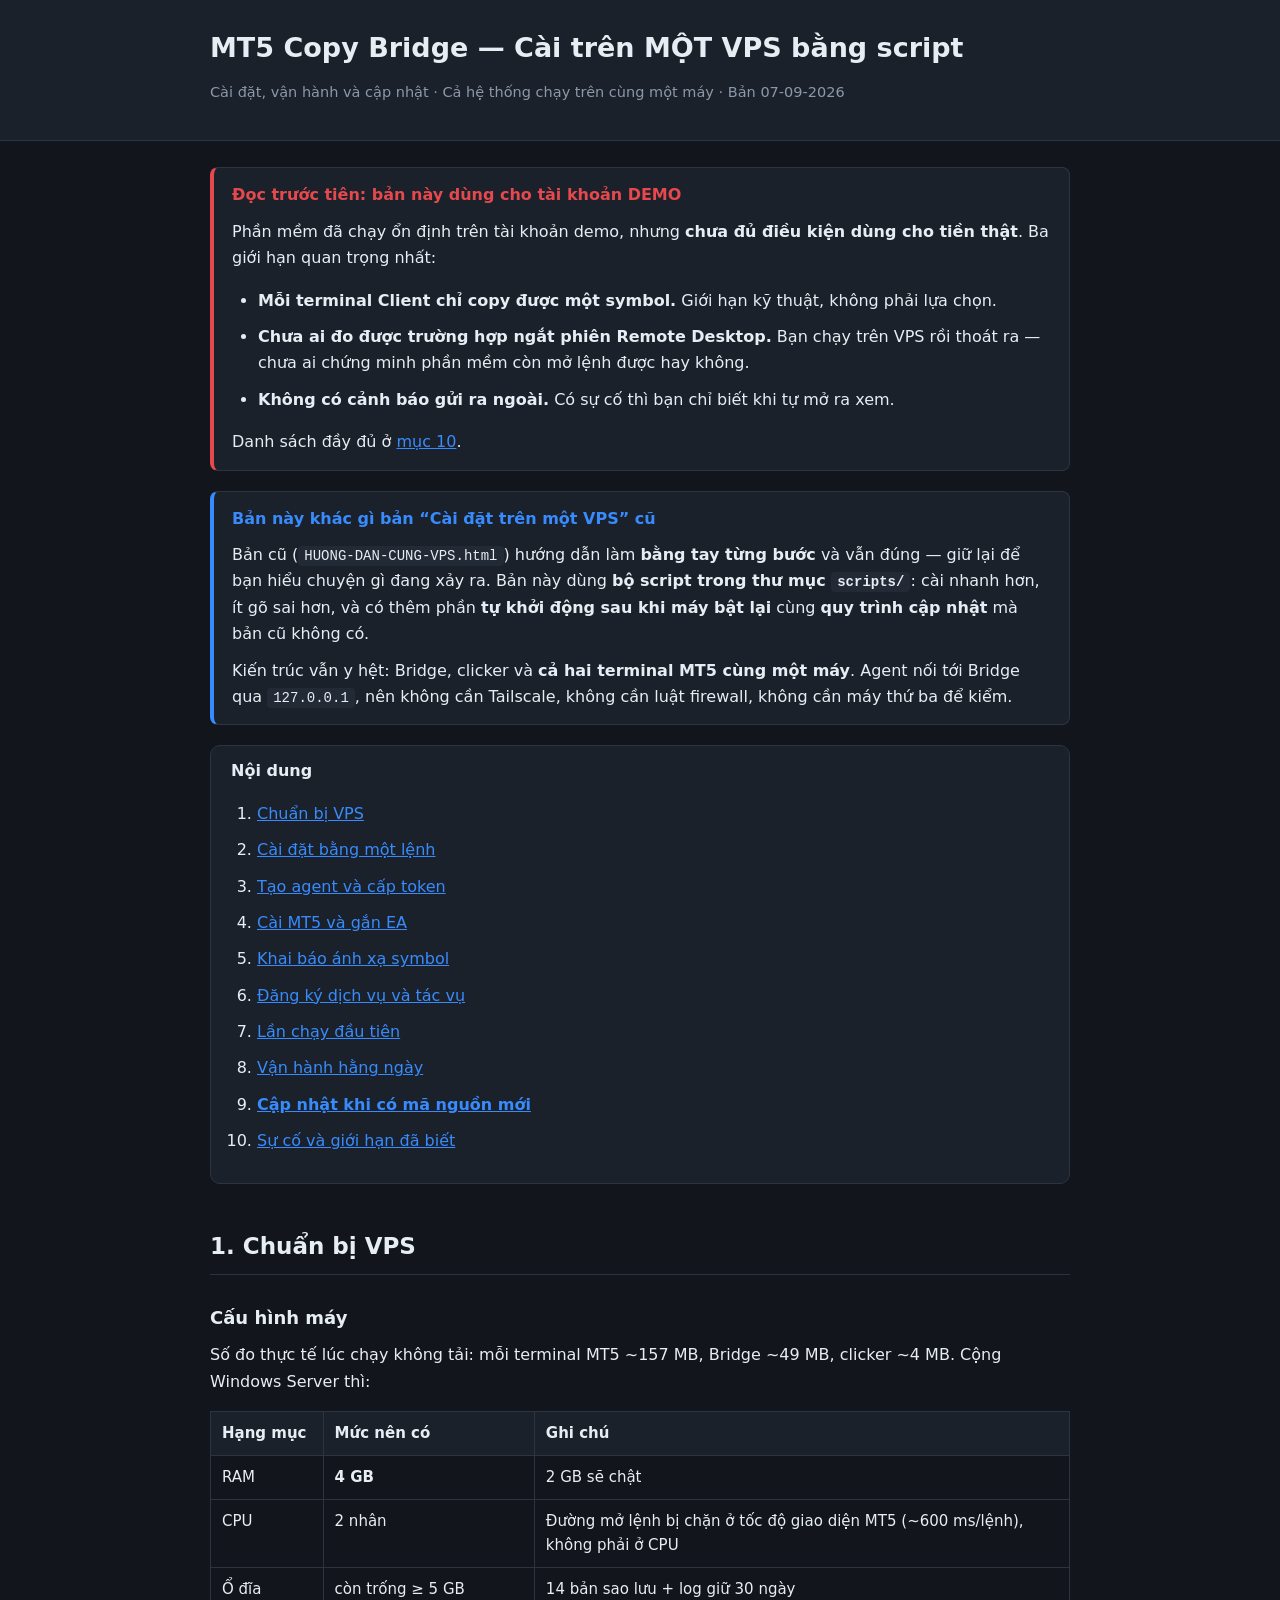
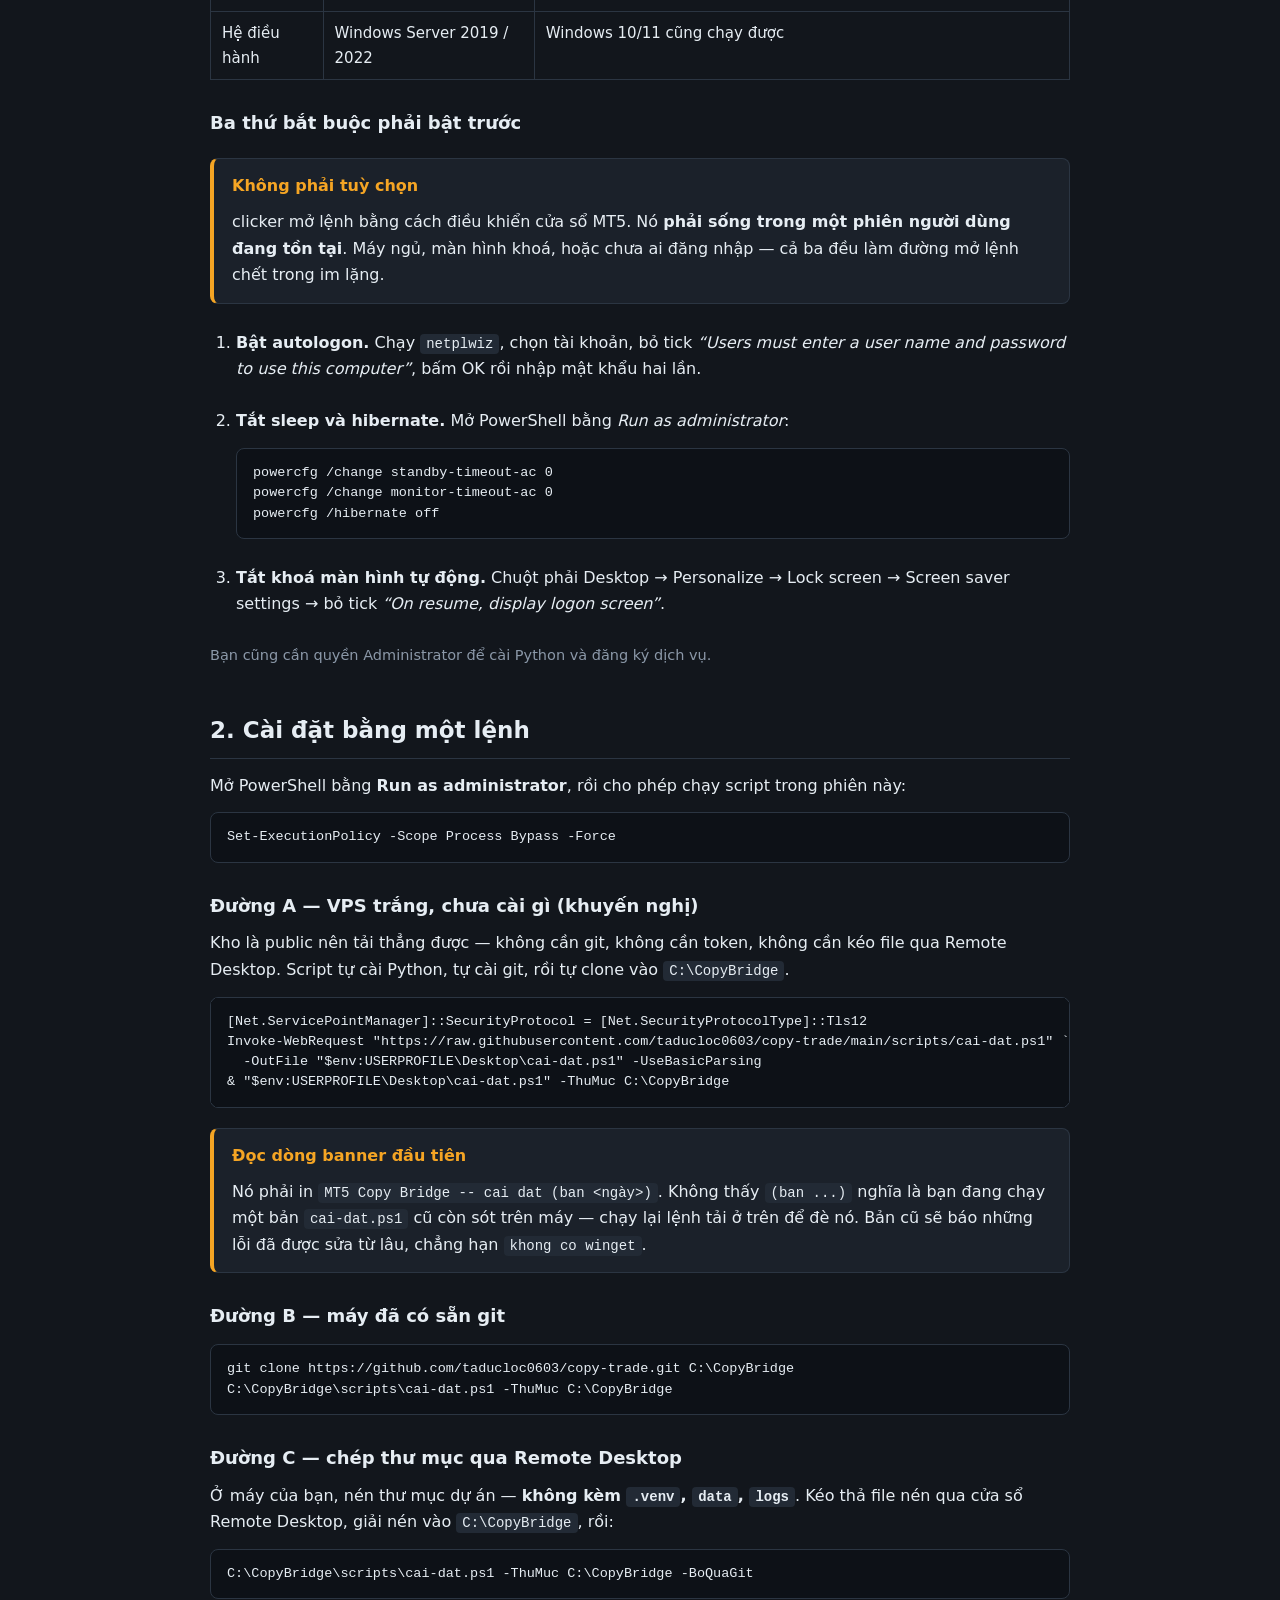
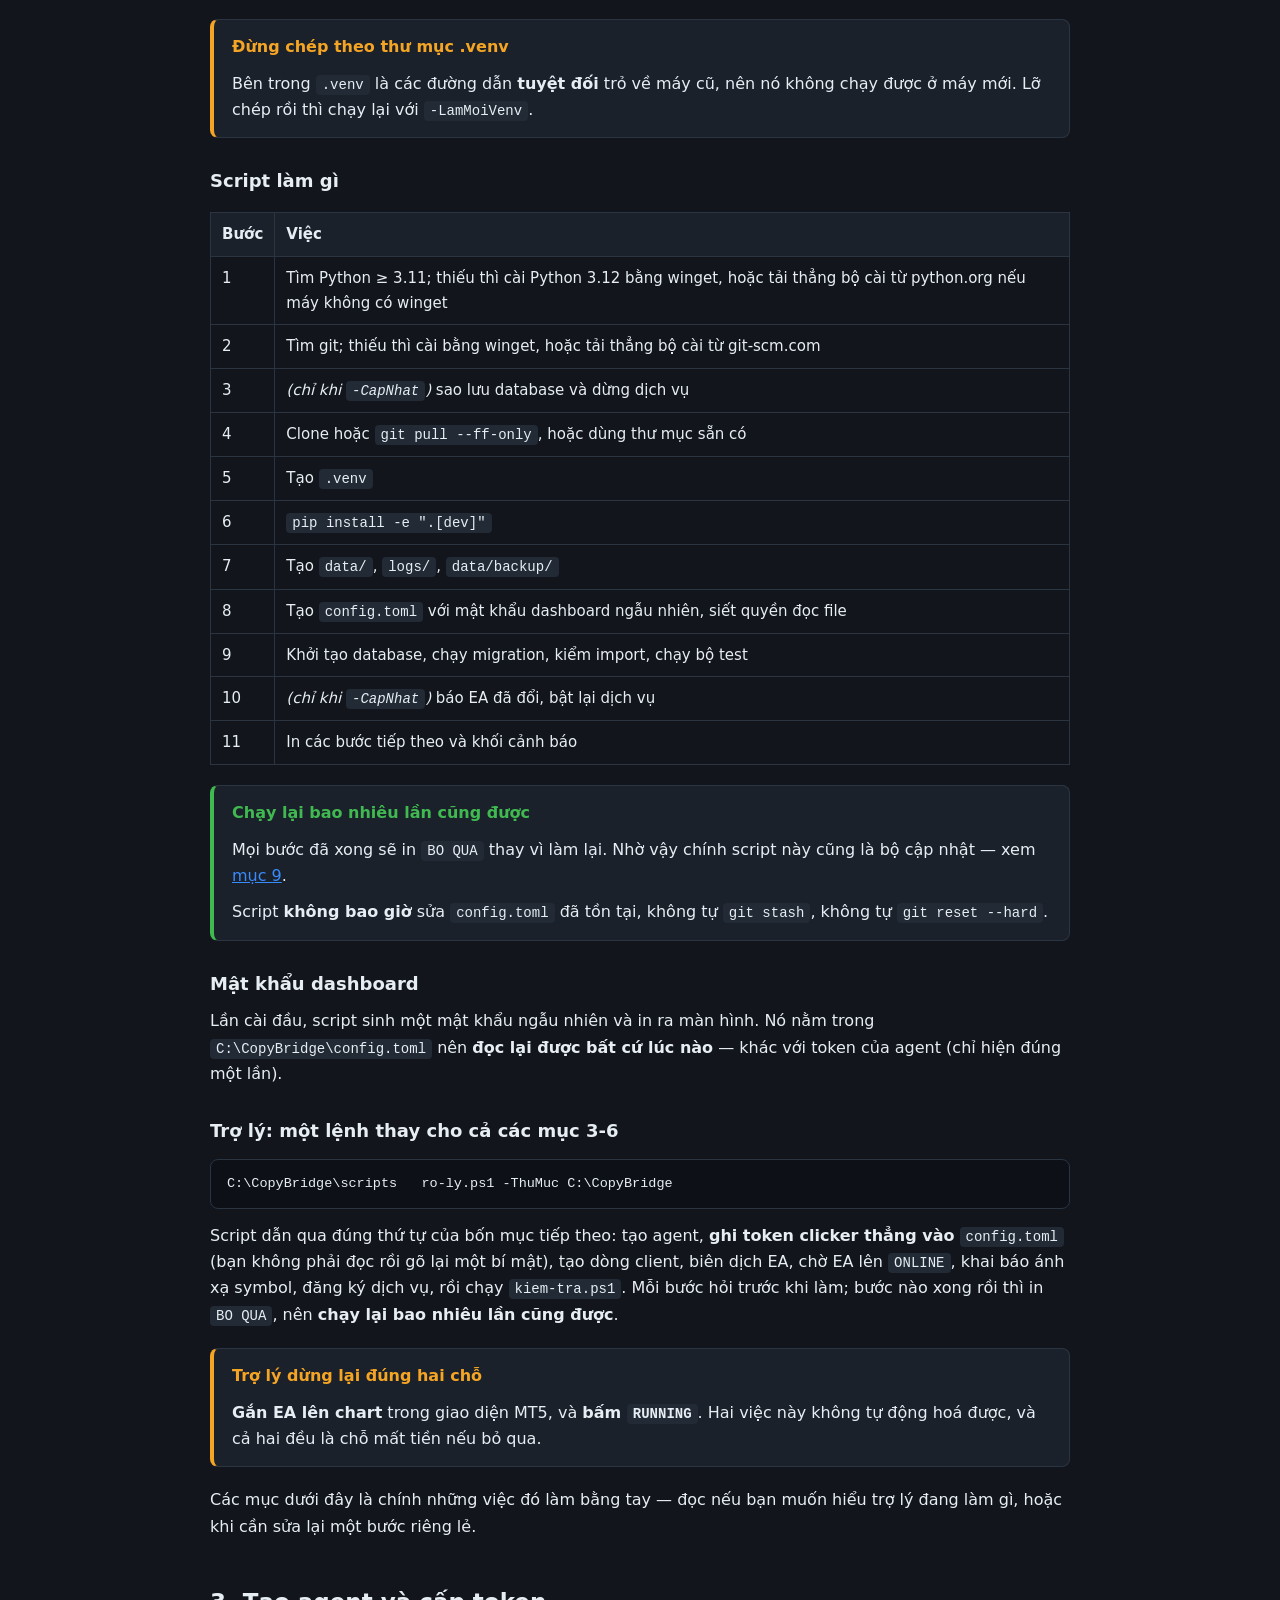
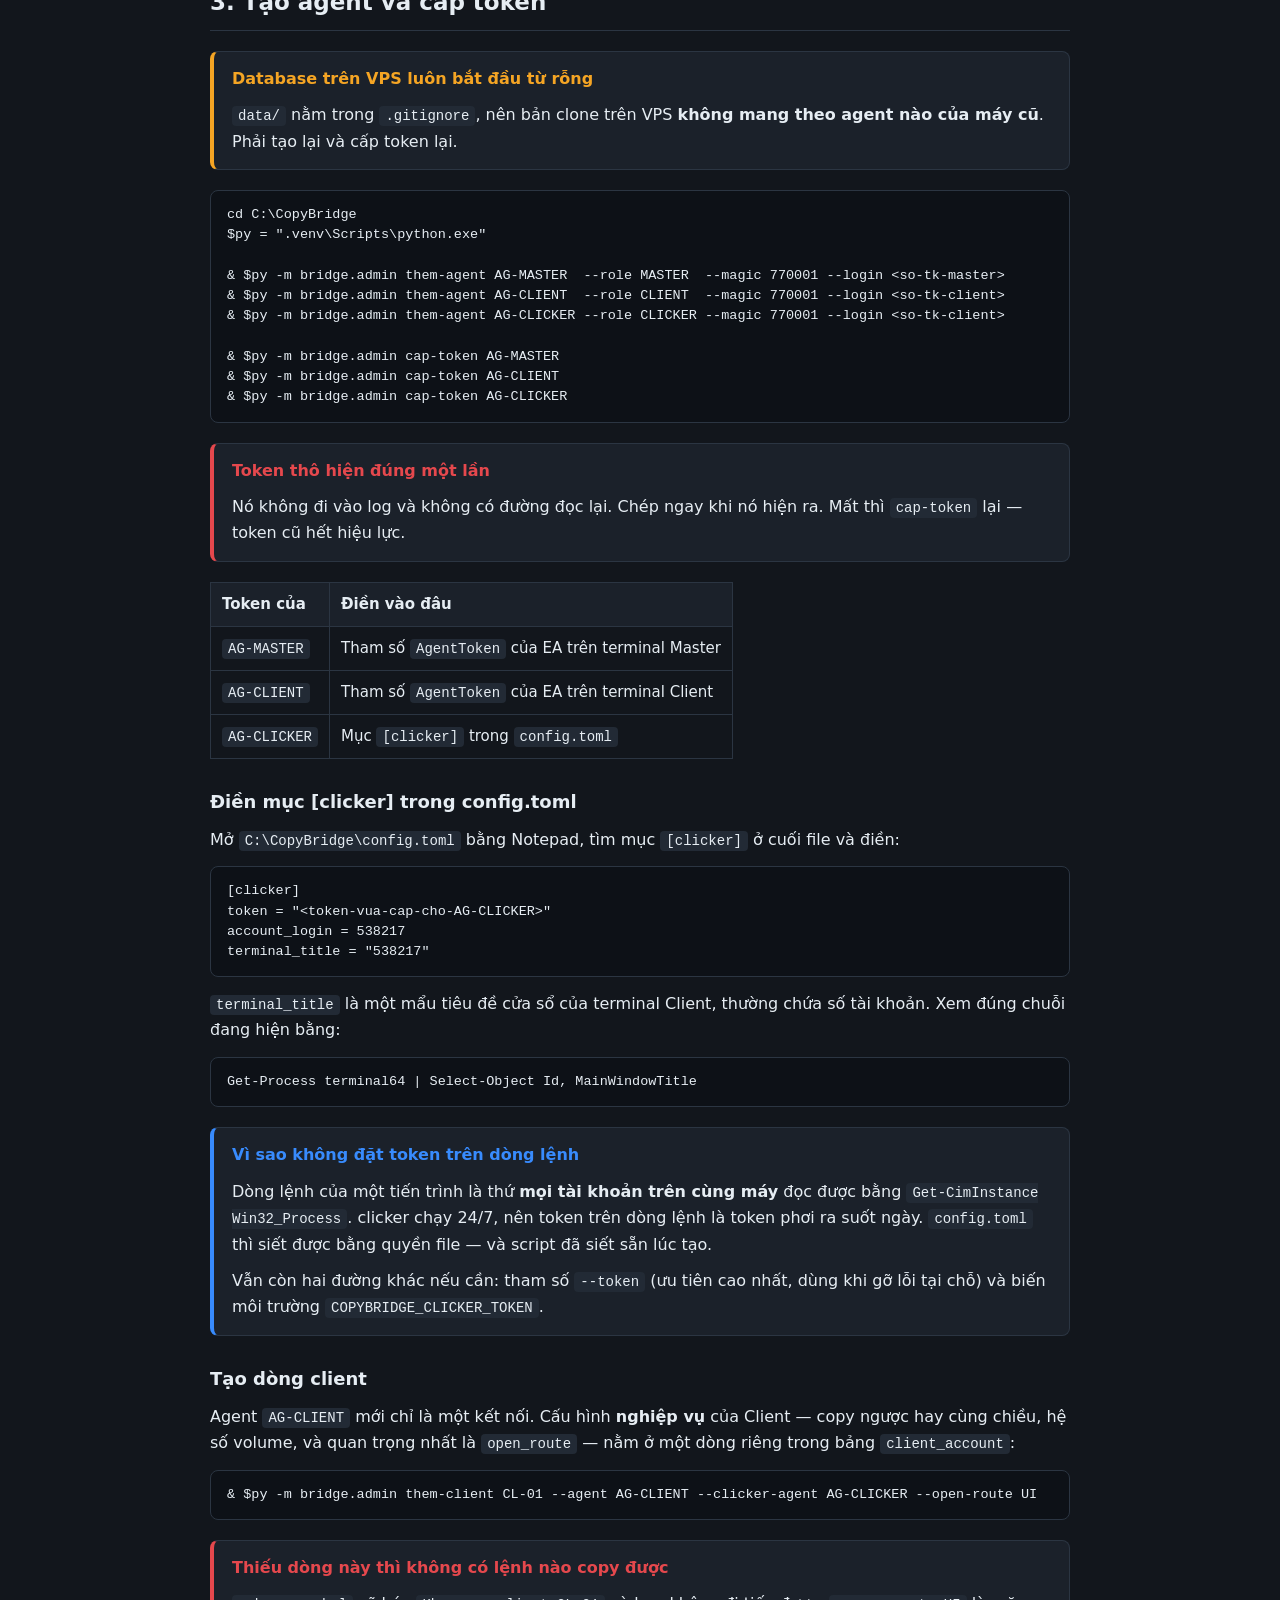
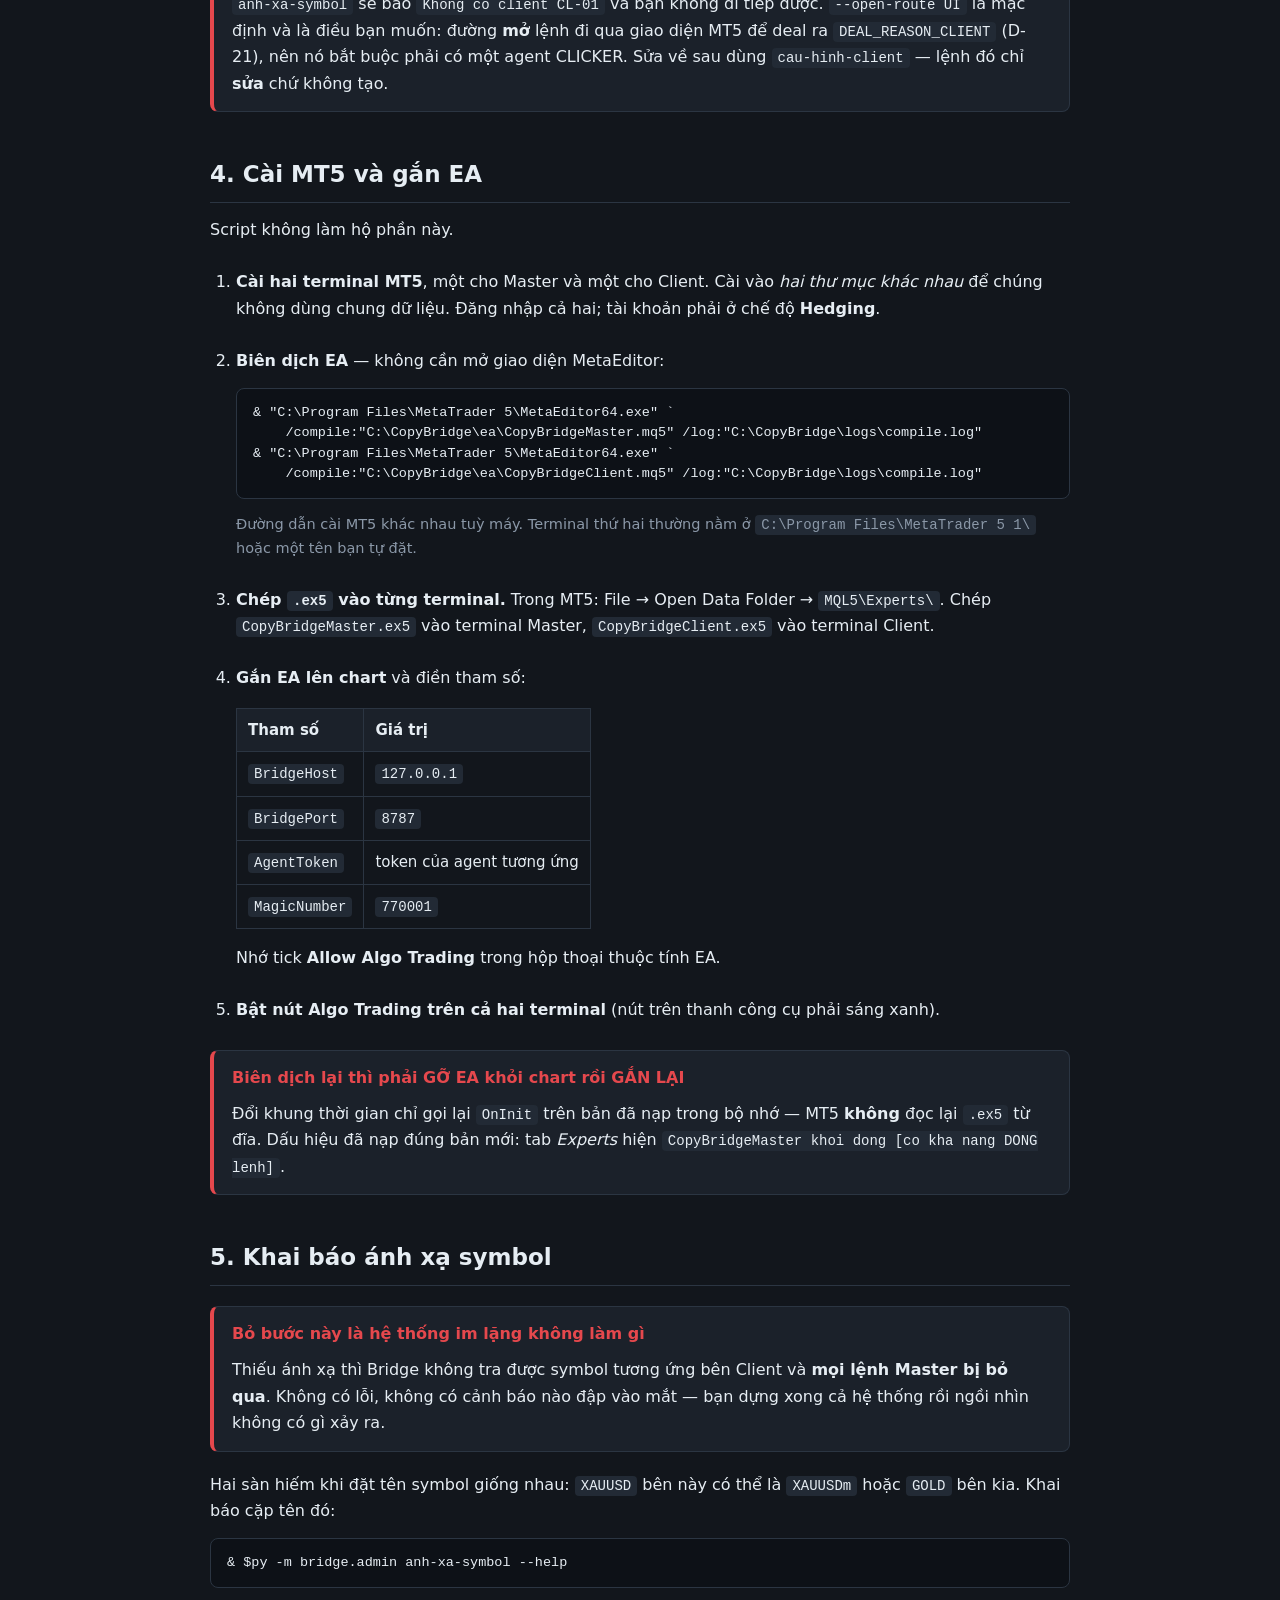
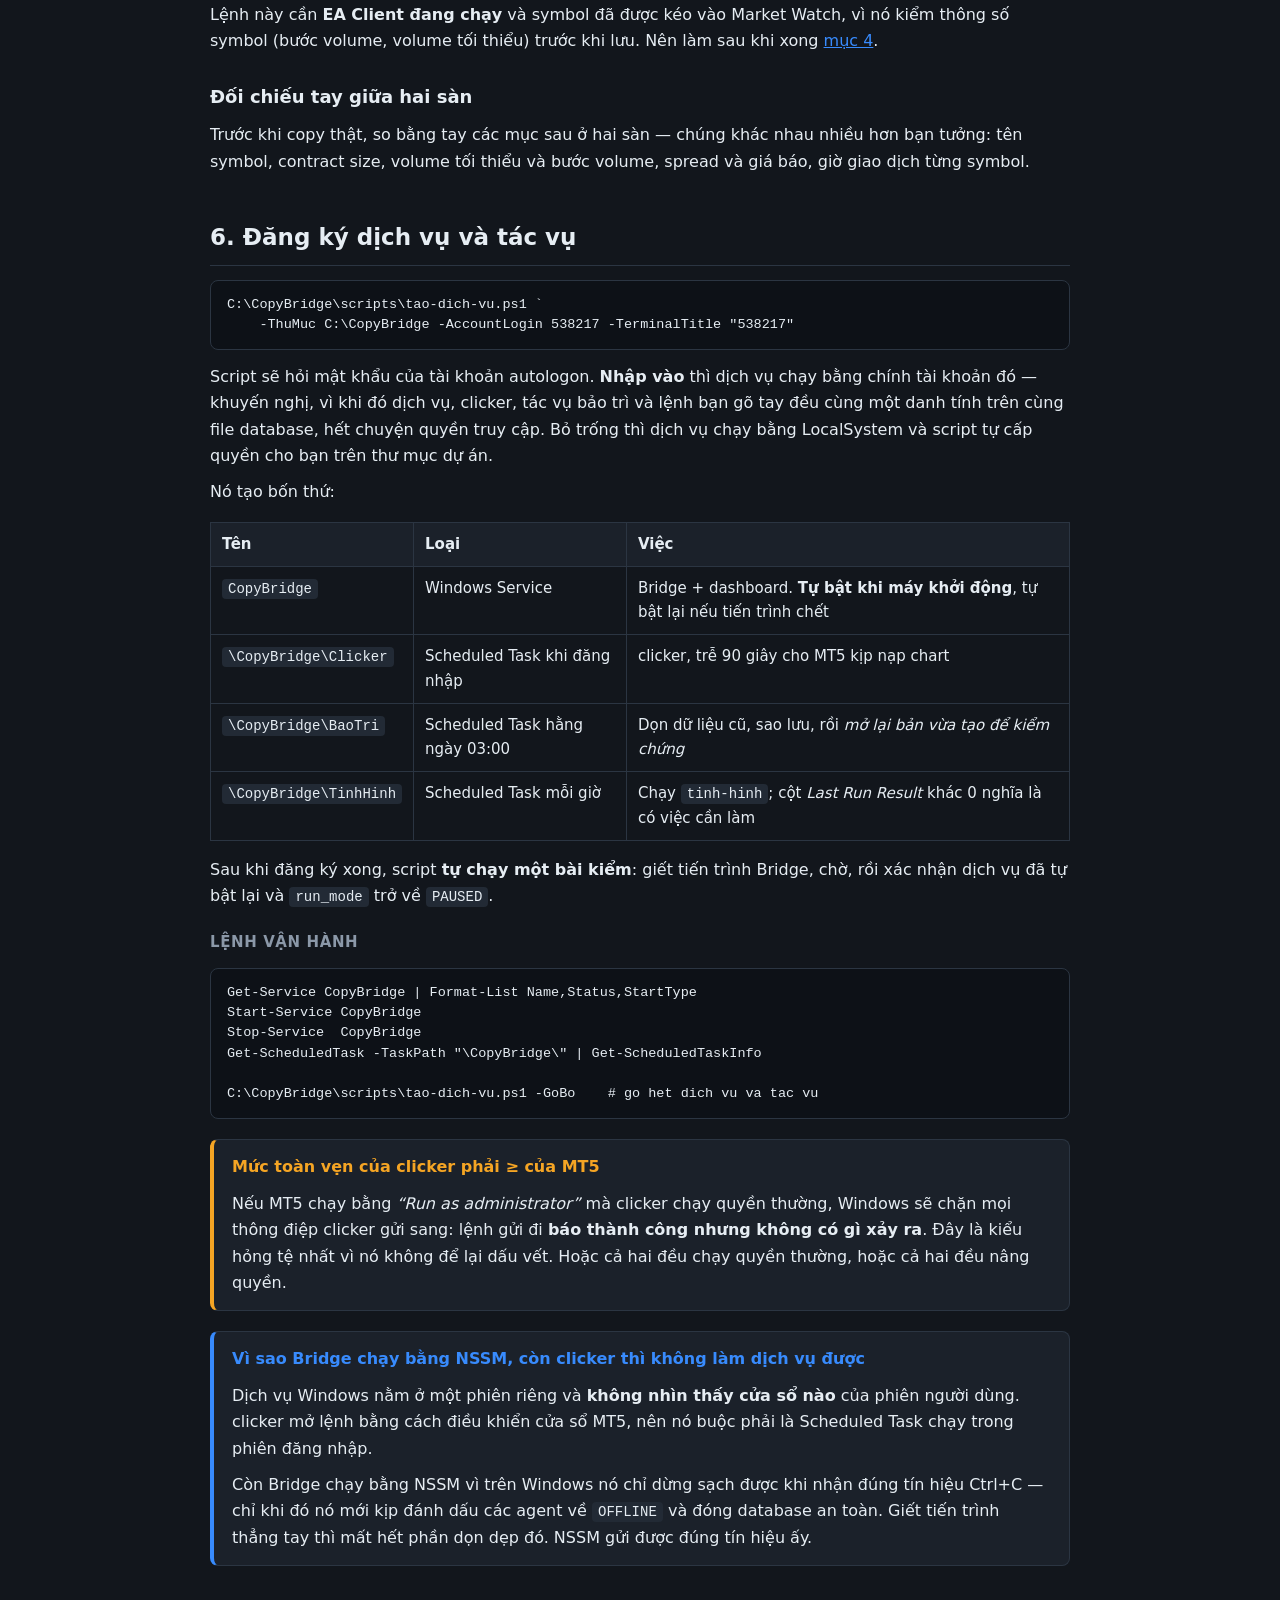
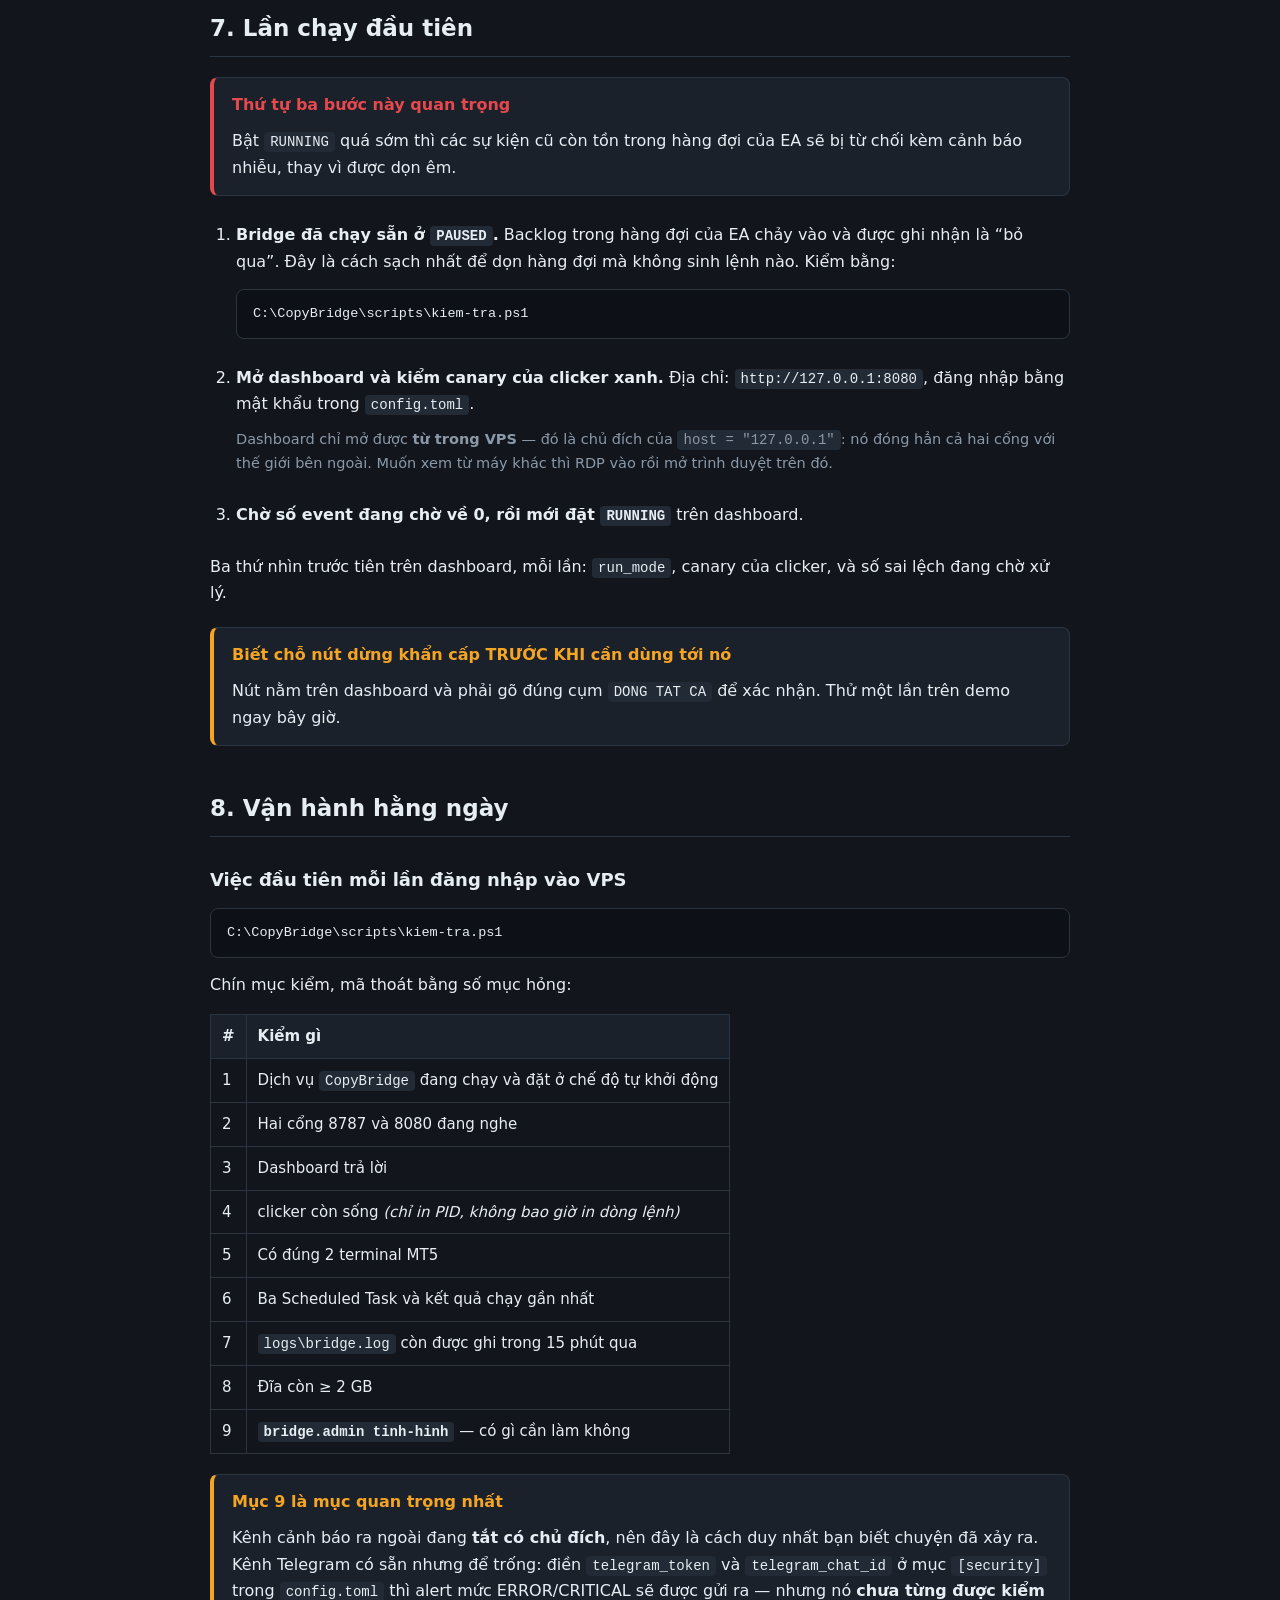
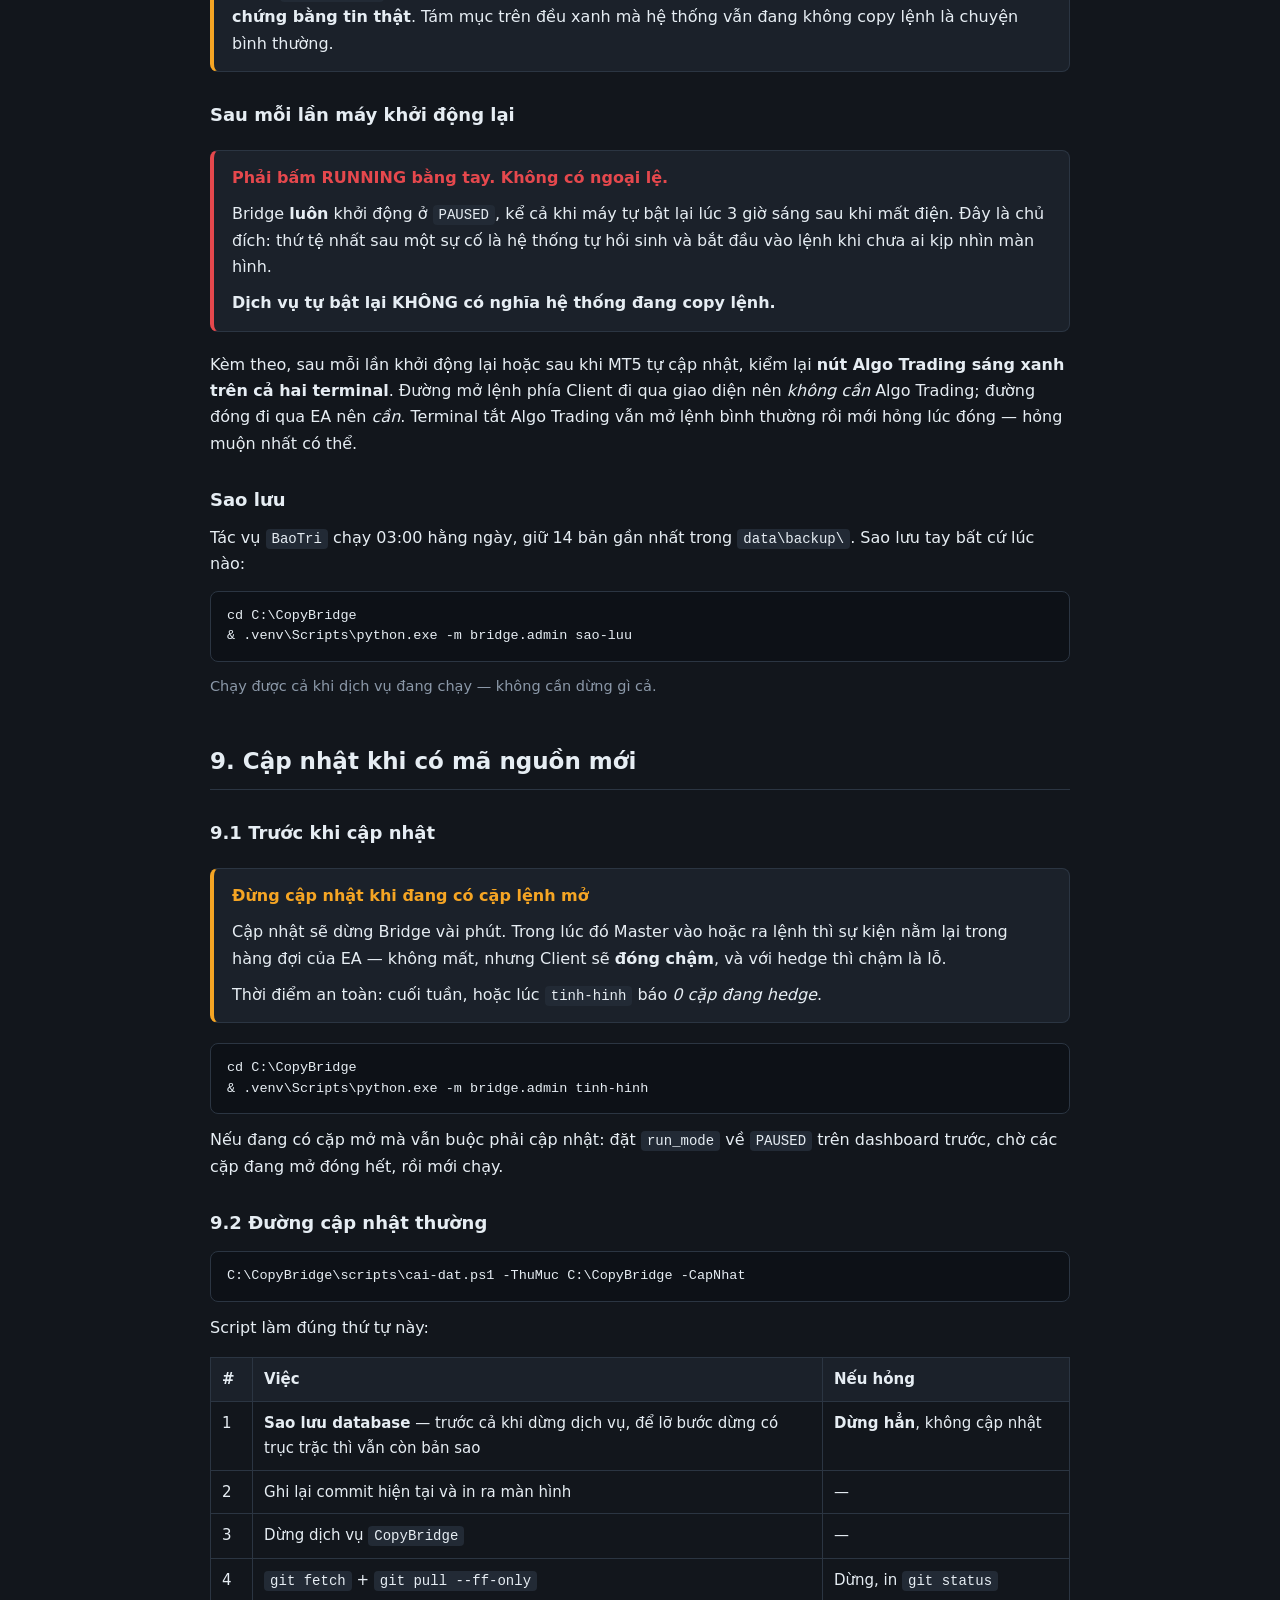
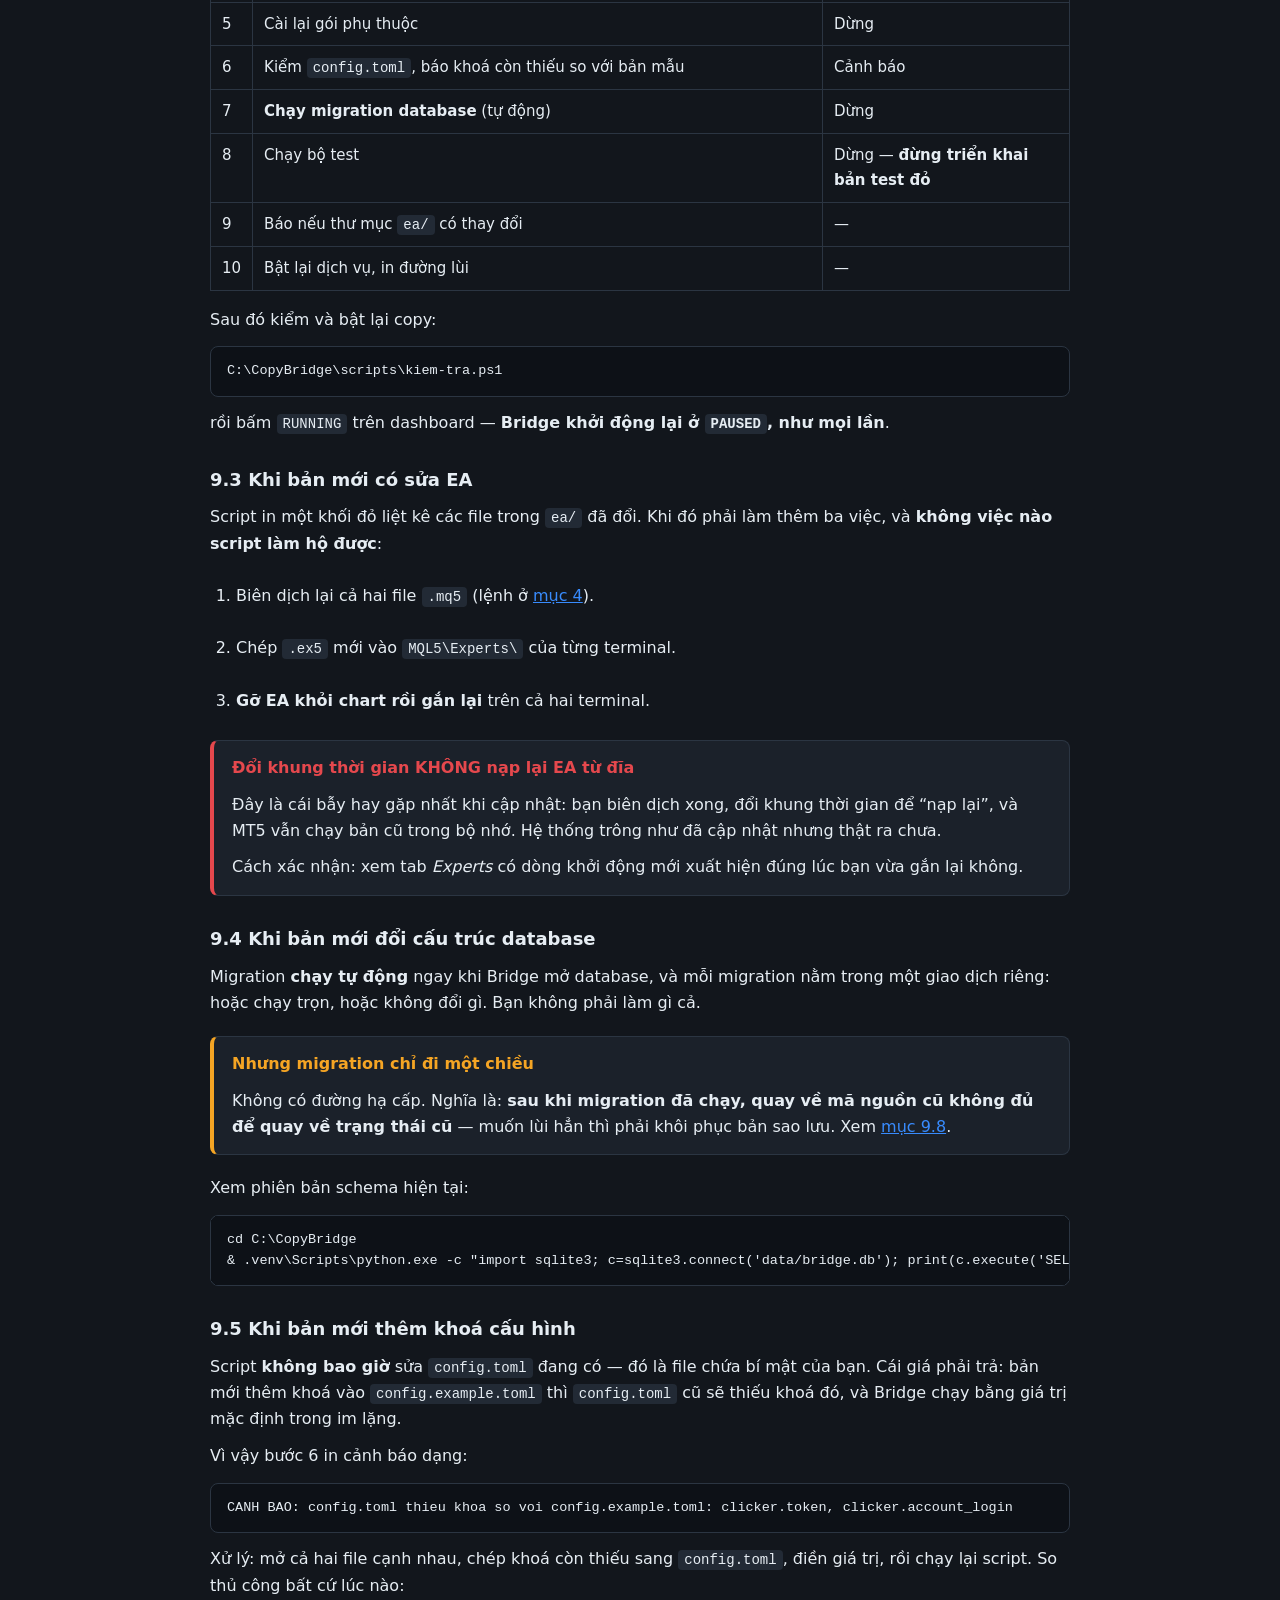
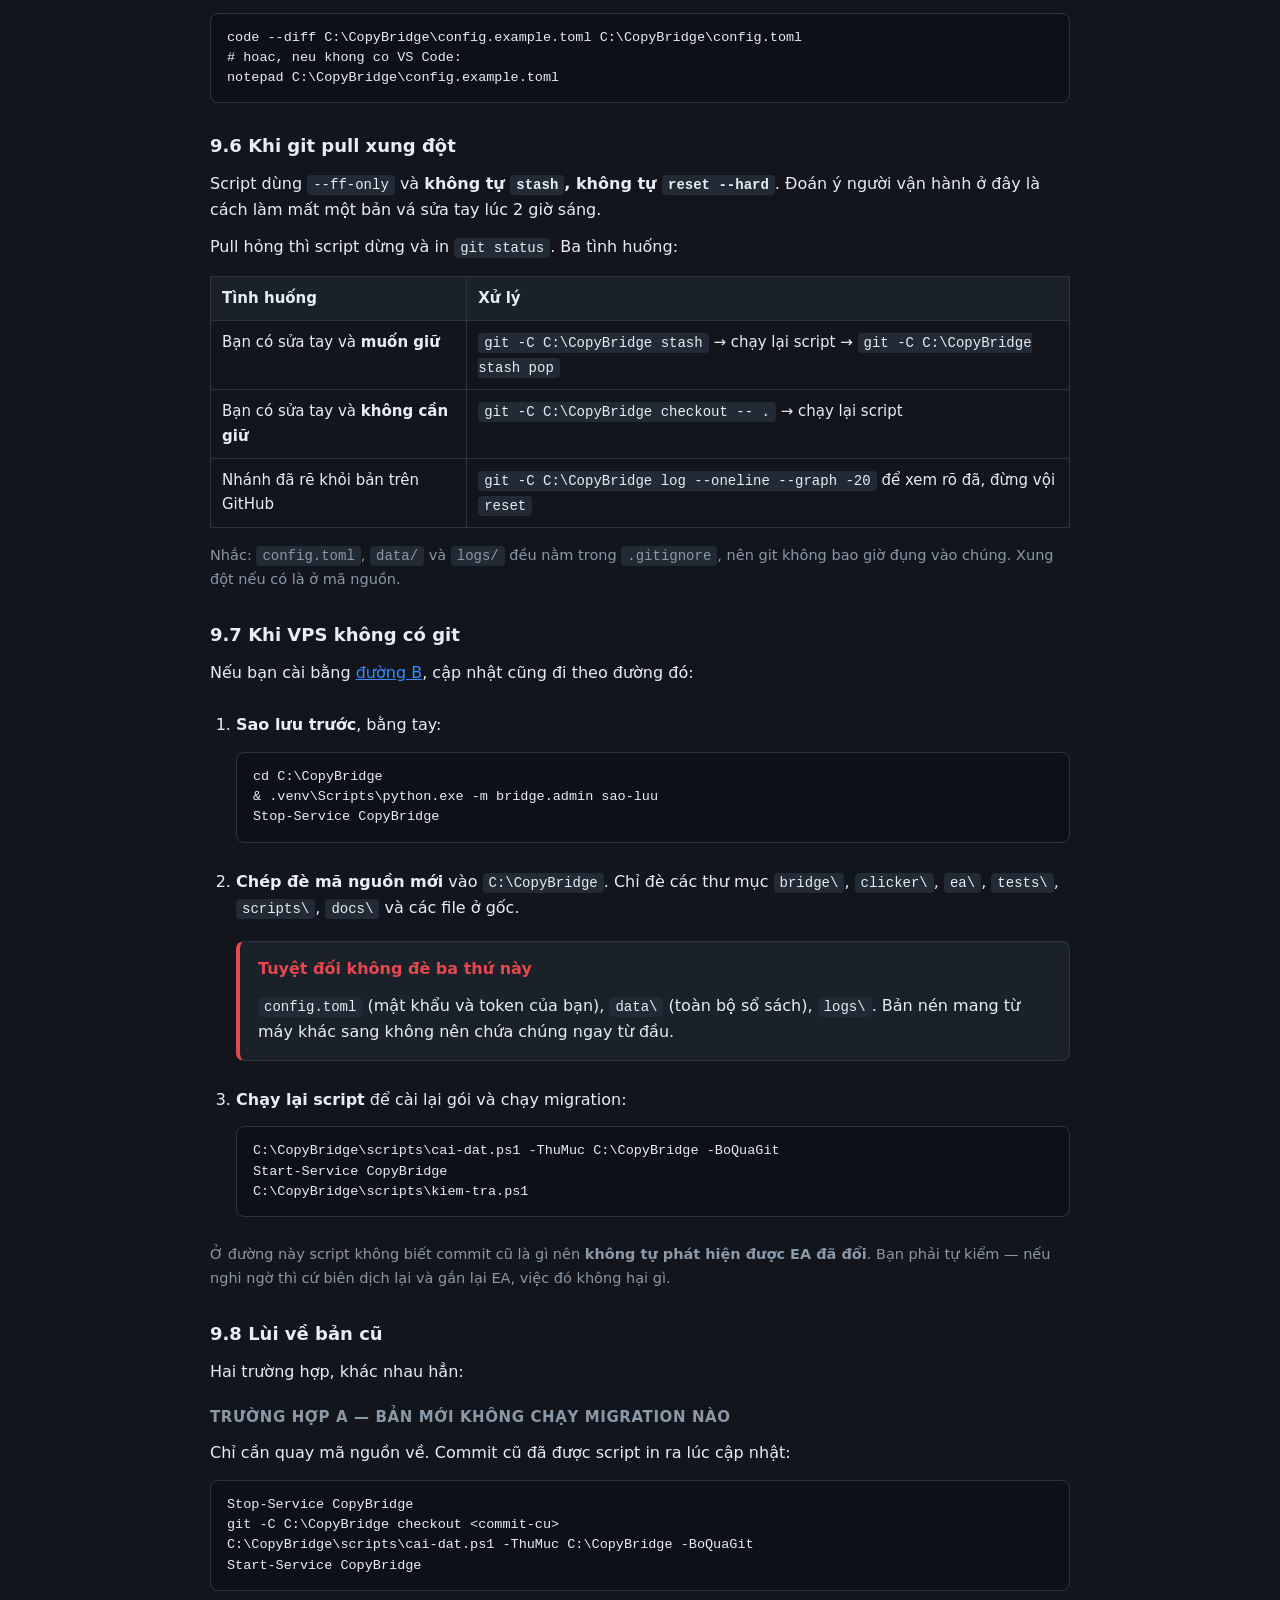
==== commit 67bd8953: "Tro ly cai dat, lenh them-client, va sua config.toml hong tieng Viet scripts/tro-ly.ps1: mot lenh th" ====
--- a/docs/HUONG-DAN-CUNG-VPS-SCRIPT.html
+++ b/docs/HUONG-DAN-CUNG-VPS-SCRIPT.html
@@ -212,6 +212,24 @@
 token của agent (chỉ hiện đúng một lần).</p>
 
 <!-- =================================================================== -->
+<h3>Trợ lý: một lệnh thay cho cả các mục 3-6</h3>
+<pre><code>C:\CopyBridge\scripts	ro-ly.ps1 -ThuMuc C:\CopyBridge</code></pre>
+<p>Script dẫn qua đúng thứ tự của bốn mục tiếp theo: tạo agent, <strong>ghi token clicker thẳng
+vào</strong> <code>config.toml</code> (bạn không phải đọc rồi gõ lại một bí mật), tạo dòng client,
+biên dịch EA, chờ EA lên <code>ONLINE</code>, khai báo ánh xạ symbol, đăng ký dịch vụ, rồi chạy
+<code>kiem-tra.ps1</code>. Mỗi bước hỏi trước khi làm; bước nào xong rồi thì in <code>BO QUA</code>,
+nên <strong>chạy lại bao nhiêu lần cũng được</strong>.</p>
+
+<div class="hop cam">
+  <span class="nhan">Trợ lý dừng lại đúng hai chỗ</span>
+  <p><strong>Gắn EA lên chart</strong> trong giao diện MT5, và <strong>bấm <code>RUNNING</code></strong>.
+  Hai việc này không tự động hoá được, và cả hai đều là chỗ mất tiền nếu bỏ qua.</p>
+</div>
+
+<p>Các mục dưới đây là chính những việc đó làm bằng tay — đọc nếu bạn muốn hiểu trợ lý đang làm
+gì, hoặc khi cần sửa lại một bước riêng lẻ.</p>
+
+<!-- =================================================================== -->
 <h2 id="agent">3. Tạo agent và cấp token</h2>
 
 <div class="hop cam">
@@ -264,6 +282,21 @@
   lúc tạo.</p>
   <p>Vẫn còn hai đường khác nếu cần: tham số <code>--token</code> (ưu tiên cao nhất, dùng khi gỡ lỗi
   tại chỗ) và biến môi trường <code>COPYBRIDGE_CLICKER_TOKEN</code>.</p>
+</div>
+
+<!-- =================================================================== -->
+<h3>Tạo dòng client</h3>
+<p>Agent <code>AG-CLIENT</code> mới chỉ là một kết nối. Cấu hình <strong>nghiệp vụ</strong> của
+Client — copy ngược hay cùng chiều, hệ số volume, và quan trọng nhất là <code>open_route</code> —
+nằm ở một dòng riêng trong bảng <code>client_account</code>:</p>
+<pre><code>&amp; $py -m bridge.admin them-client CL-01 --agent AG-CLIENT --clicker-agent AG-CLICKER --open-route UI</code></pre>
+
+<div class="hop do">
+  <span class="nhan">Thiếu dòng này thì không có lệnh nào copy được</span>
+  <p><code>anh-xa-symbol</code> sẽ báo <code>Khong co client CL-01</code> và bạn không đi tiếp được.
+  <code>--open-route UI</code> là mặc định và là điều bạn muốn: đường <strong>mở</strong> lệnh đi qua
+  giao diện MT5 để deal ra <code>DEAL_REASON_CLIENT</code> (D-21), nên nó bắt buộc phải có một agent
+  CLICKER. Sửa về sau dùng <code>cau-hinh-client</code> — lệnh đó chỉ <strong>sửa</strong> chứ không tạo.</p>
 </div>
 
 <!-- =================================================================== -->
@@ -666,6 +699,10 @@
       <td>Đóng PowerShell, mở lại, chạy lại script</td></tr>
   <tr><td><code>git clone that bai</code></td><td>Kho private hoặc mạng chặn</td>
       <td>Chép thư mục qua RDP rồi chạy với <code>-BoQuaGit</code></td></tr>
+  <tr><td><code>Khong co client CL-01</code></td><td>Chưa tạo dòng <code>client_account</code></td>
+      <td><code>them-client CL-01 --agent AG-CLIENT --clicker-agent AG-CLICKER</code>, xem <a href="#agent">mục 3</a></td></tr>
+  <tr><td><code>open_route = UI can clicker_agent_id</code></td><td>Tạo client mà thiếu <code>--clicker-agent</code></td>
+      <td>Tạo lại với <code>--clicker-agent AG-CLICKER</code></td></tr>
   <tr><td><code>.venv san co khong dung duoc</code></td><td>Đã chép cả <code>.venv</code> từ máy khác sang</td>
       <td>Chạy lại với <code>-LamMoiVenv</code></td></tr>
   <tr><td>Bridge từ chối khởi động, báo lỗi đọc cấu hình</td><td><code>config.toml</code> lưu sai định dạng</td>
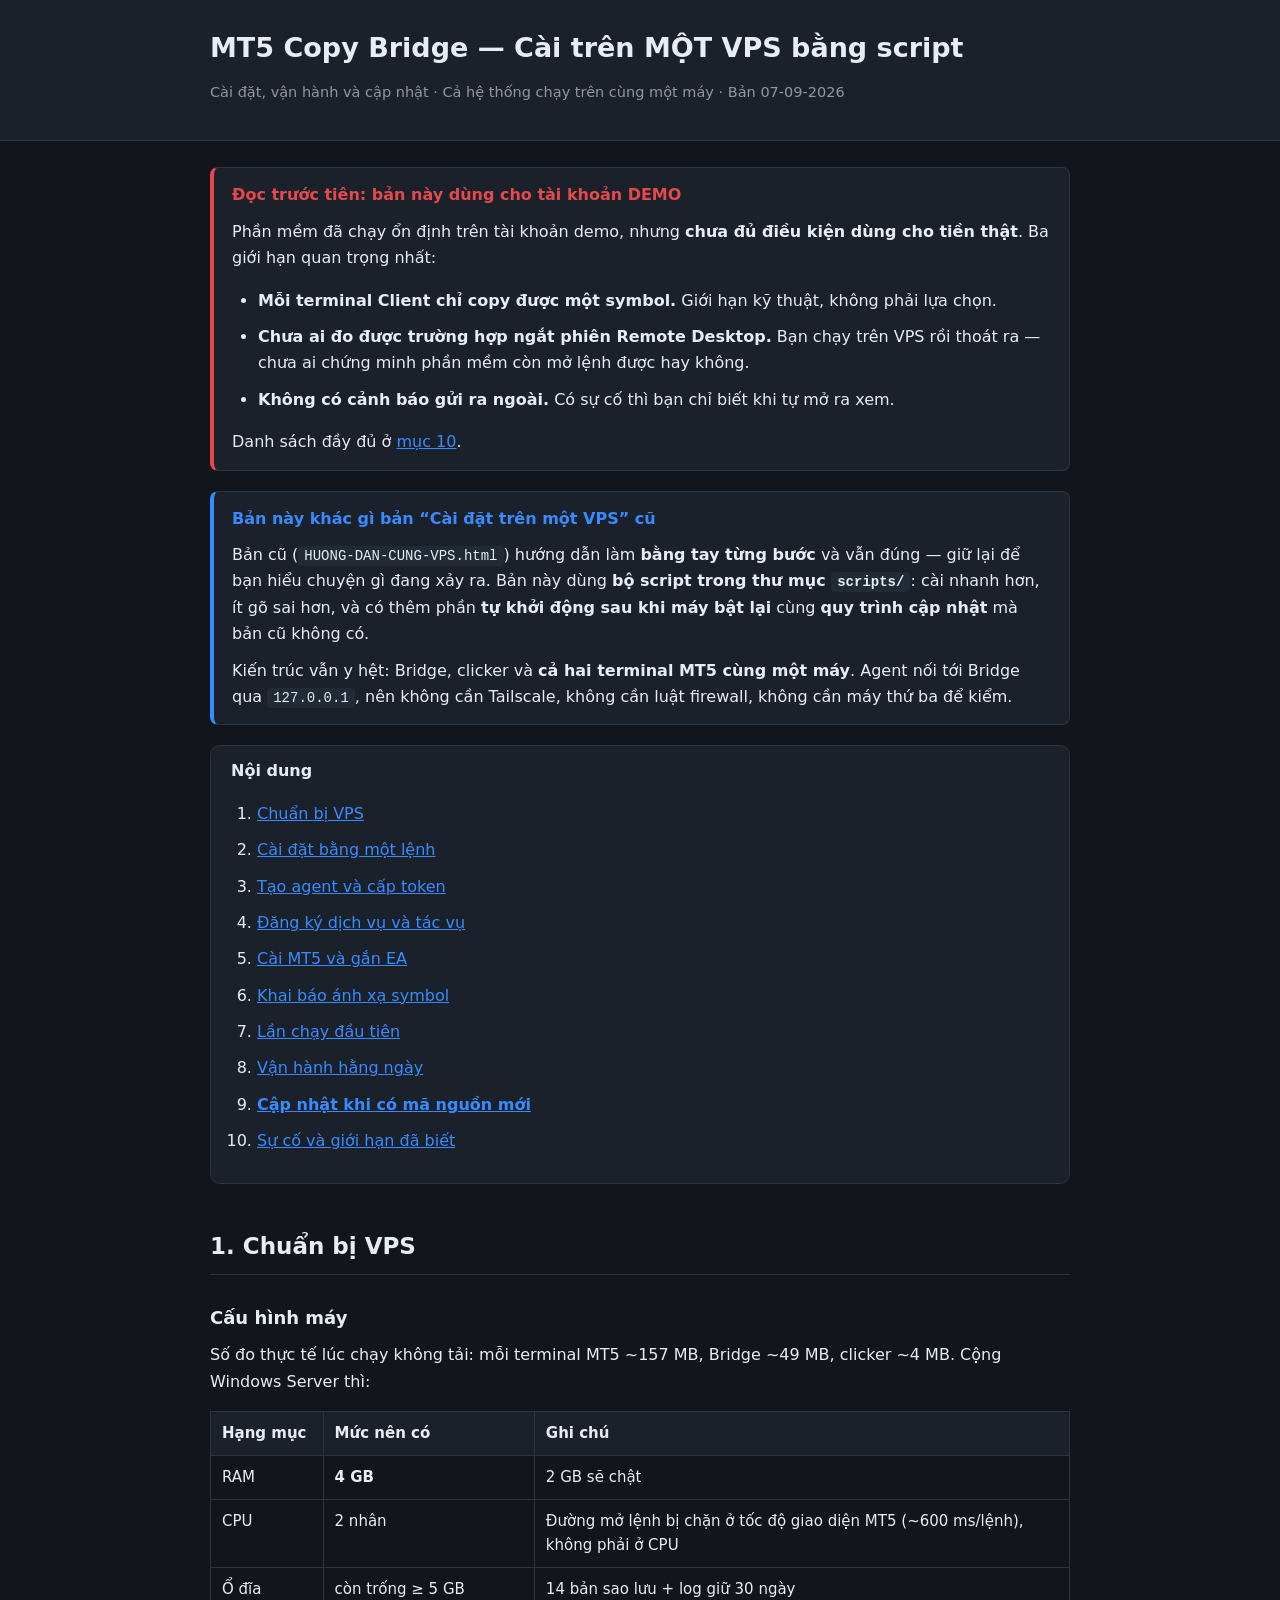
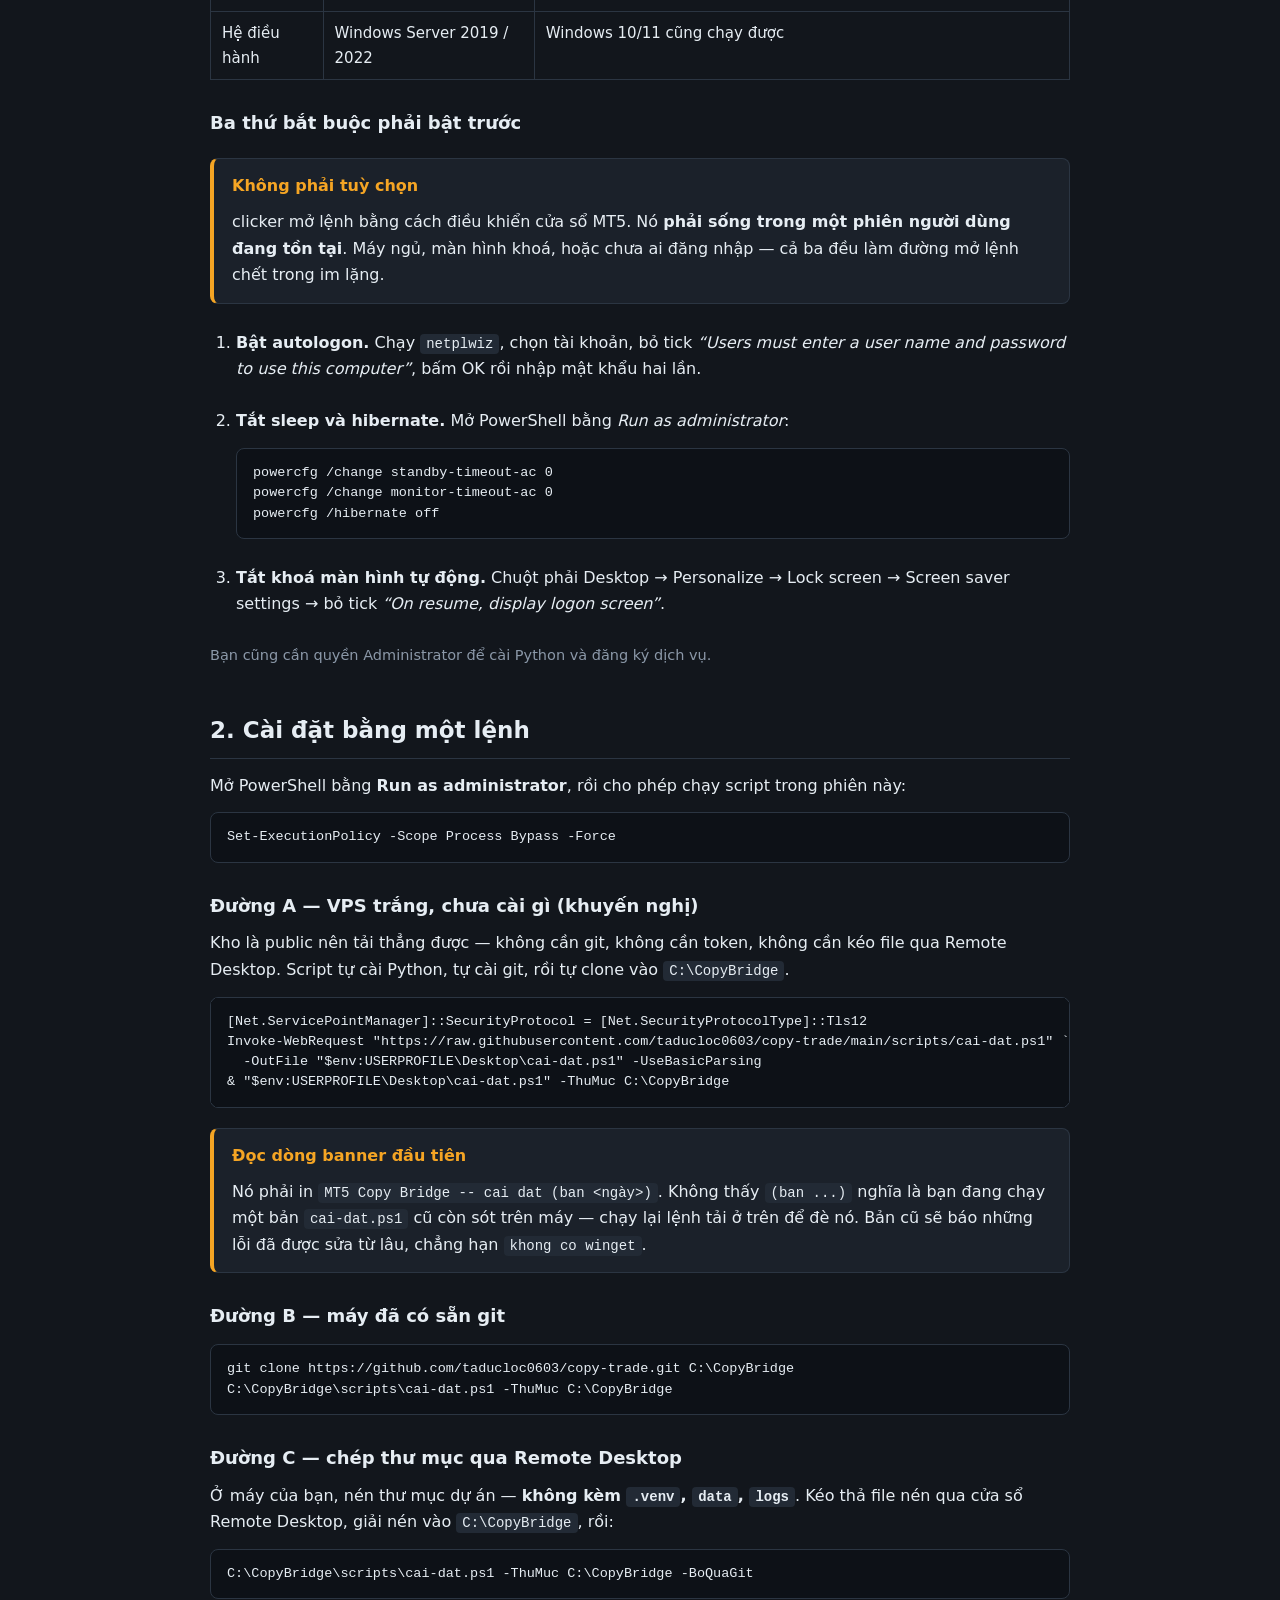
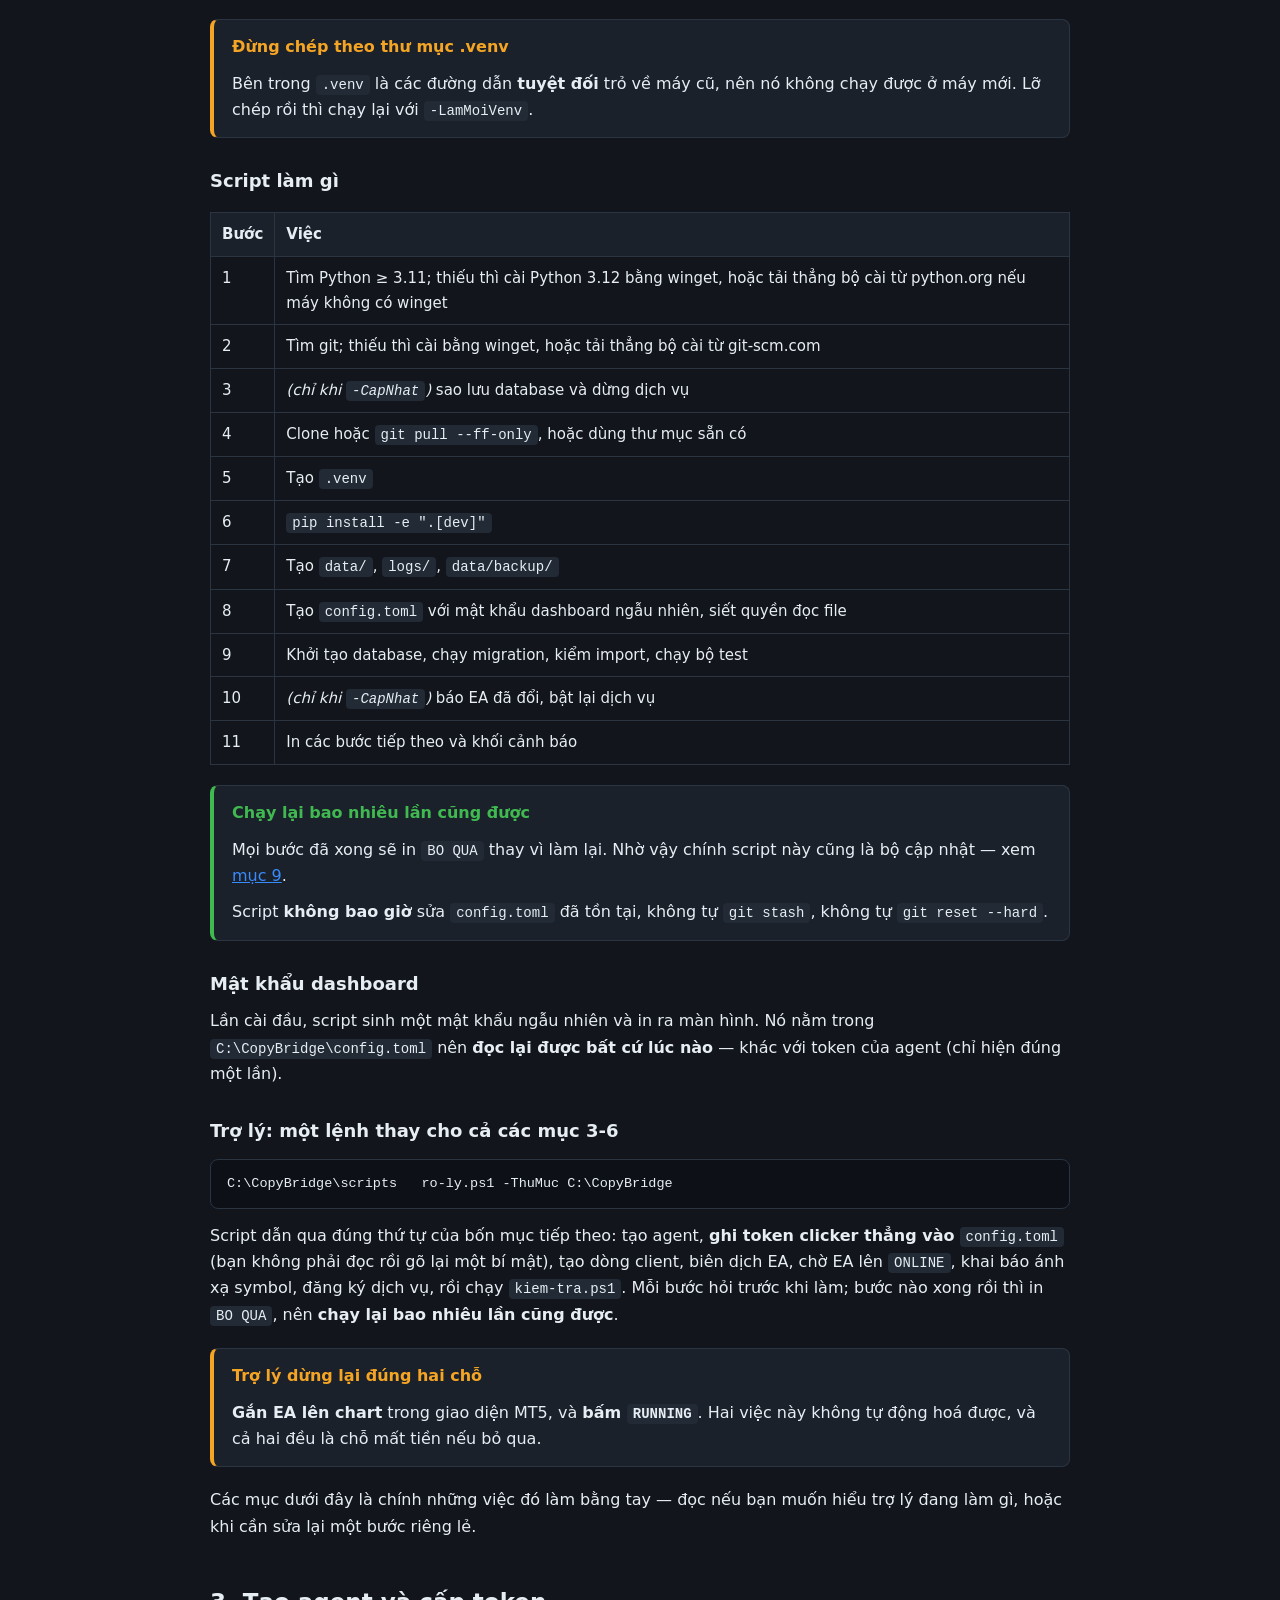
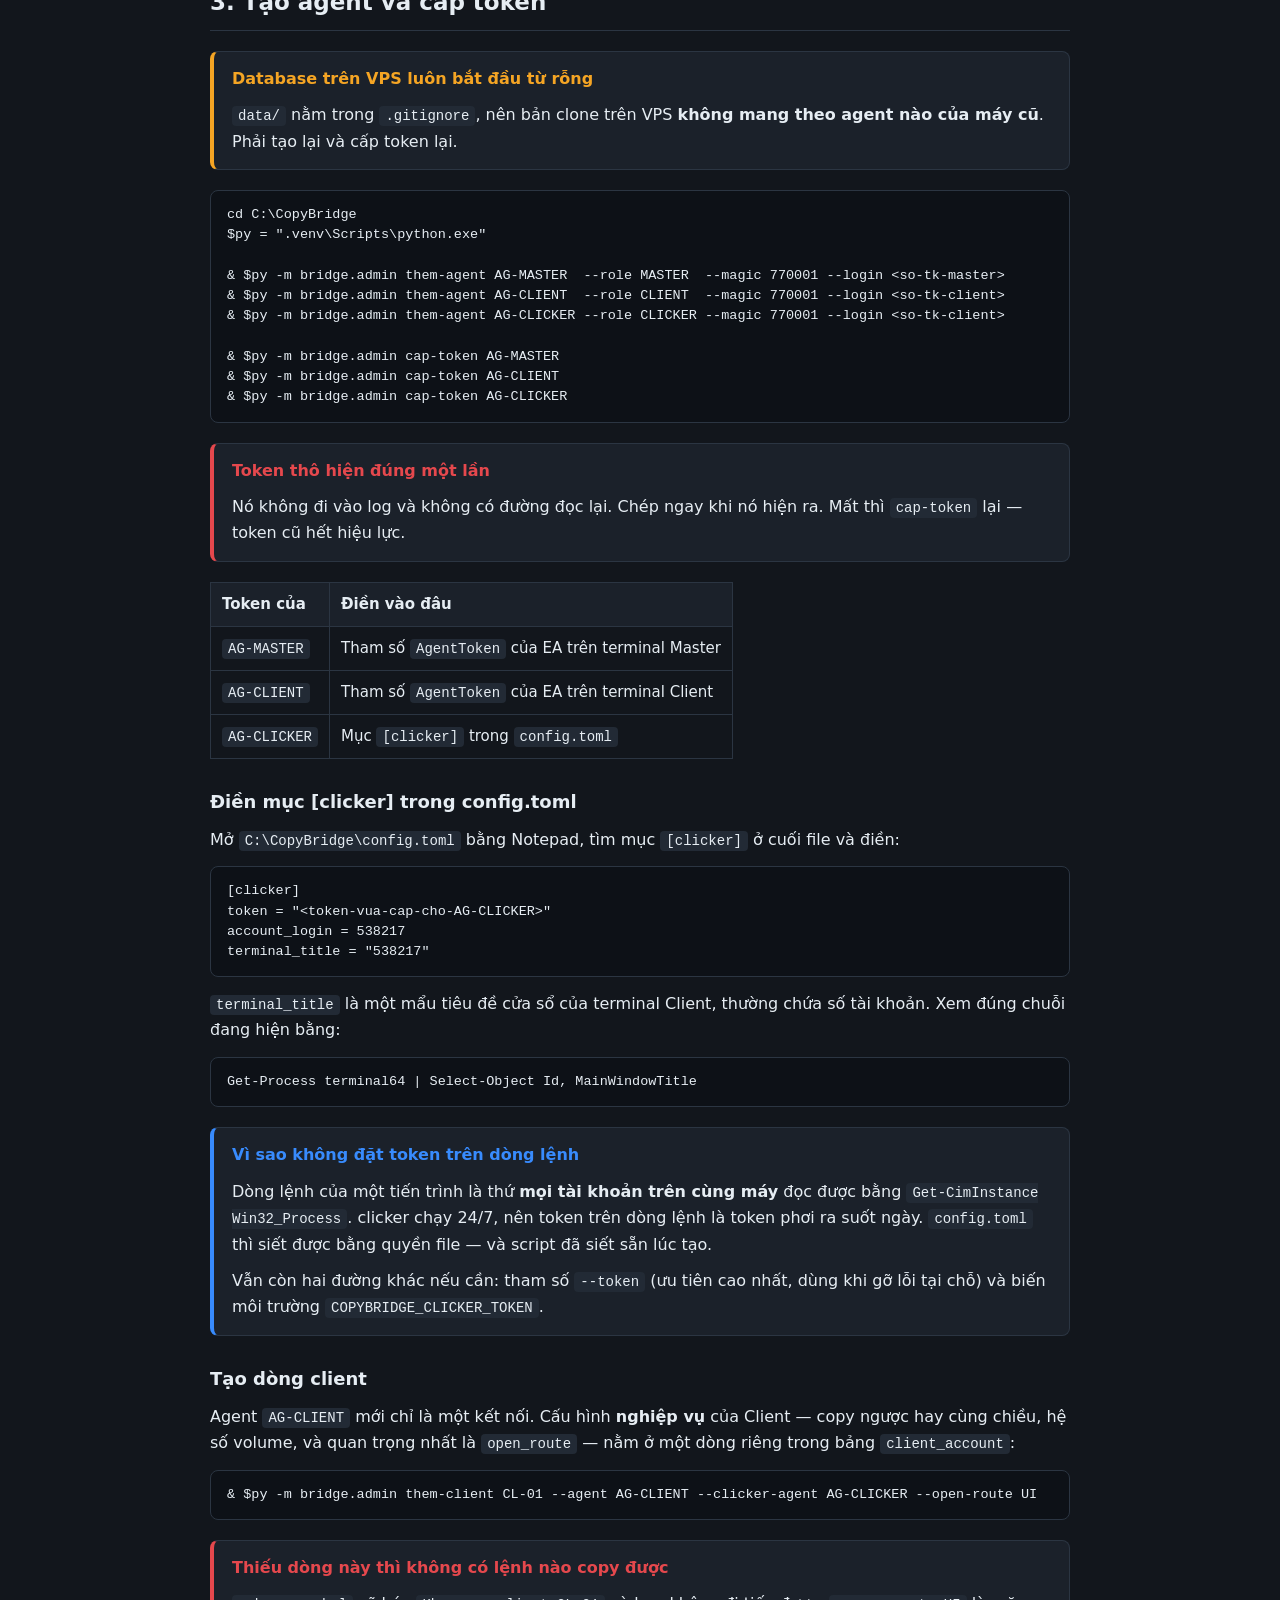
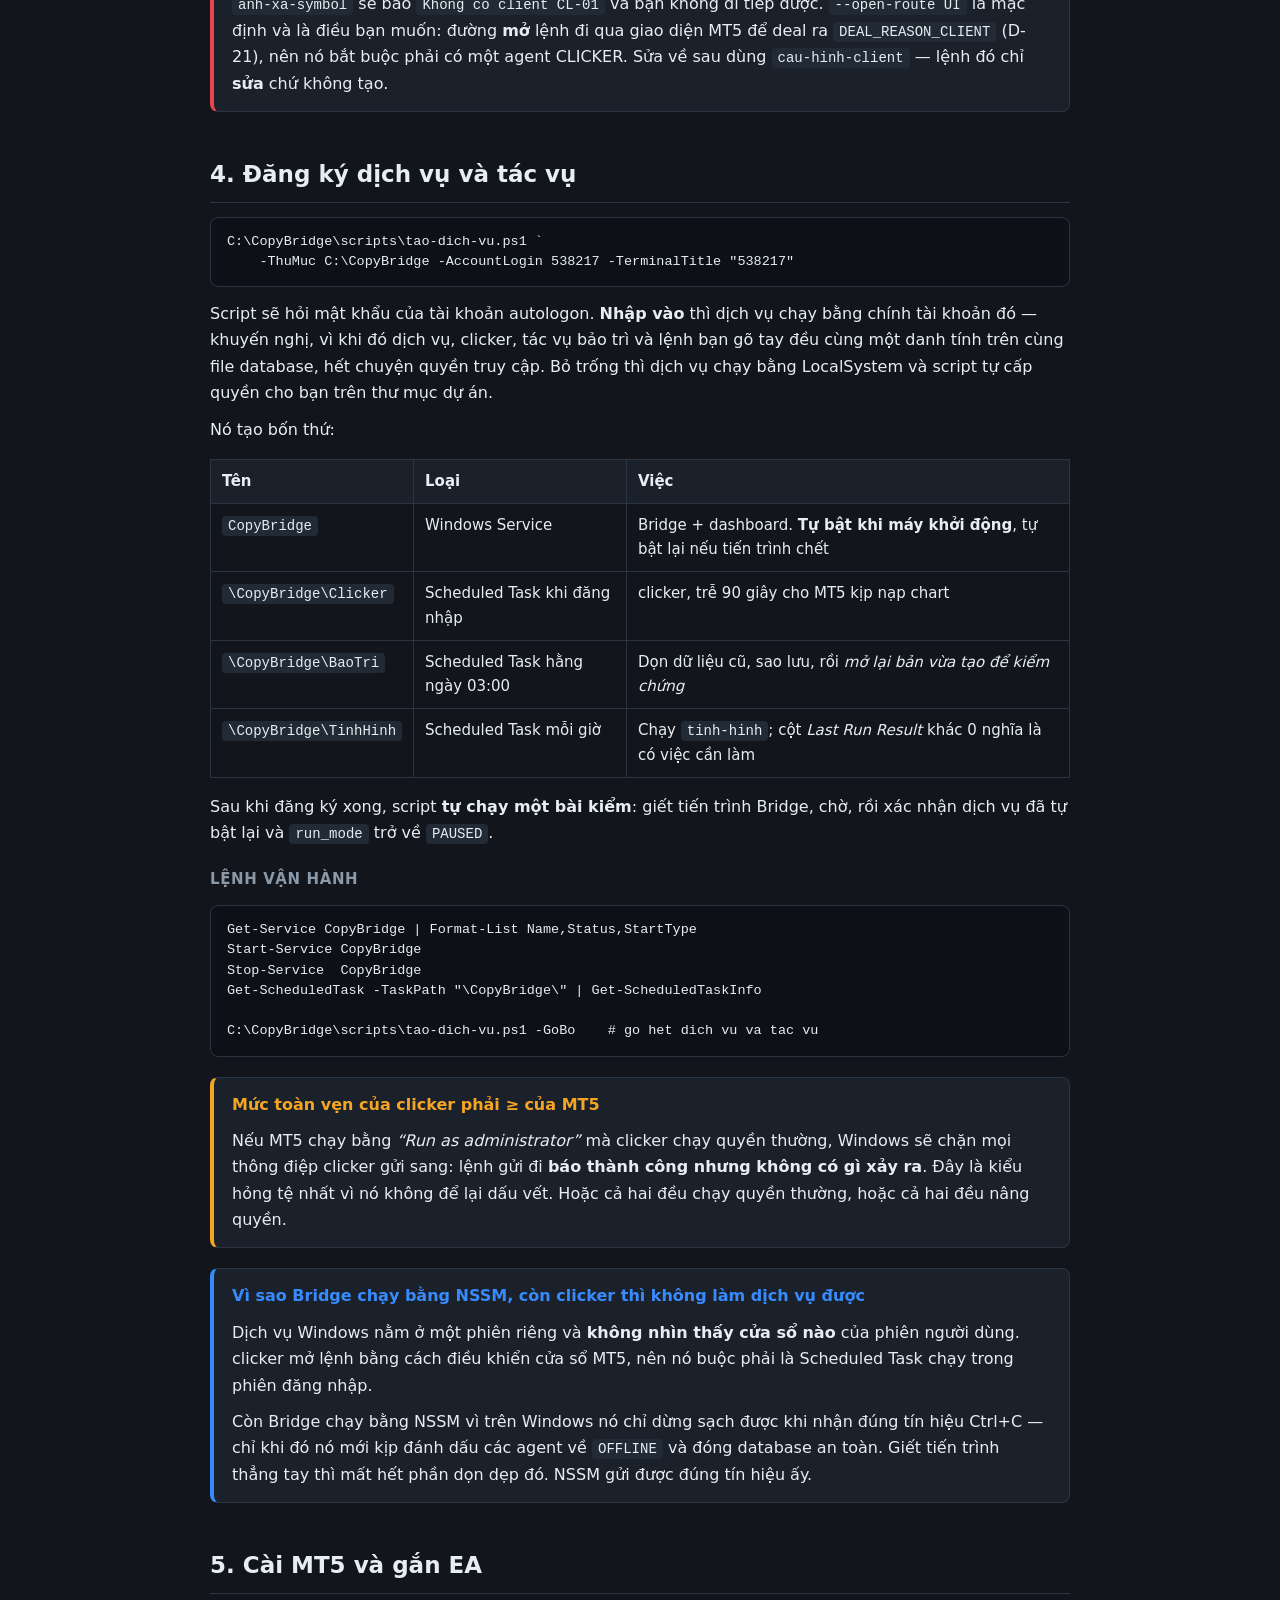
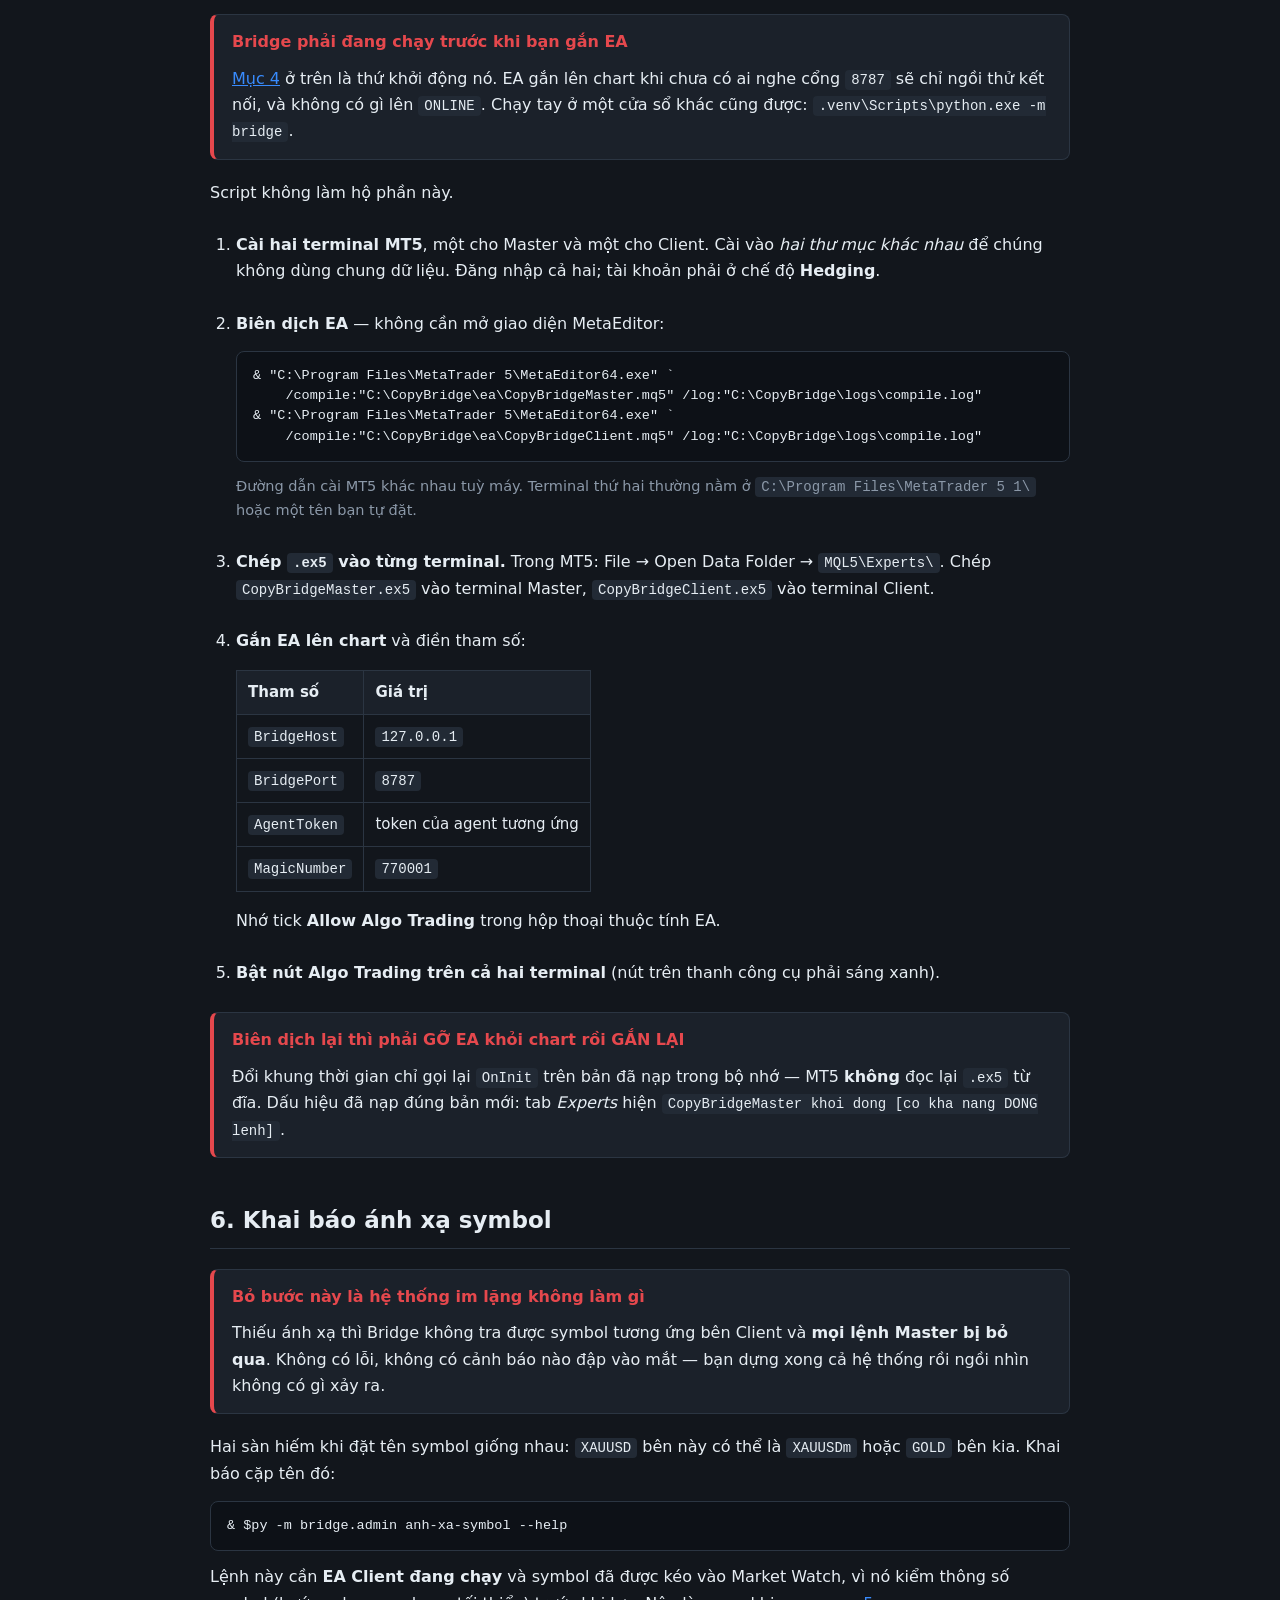
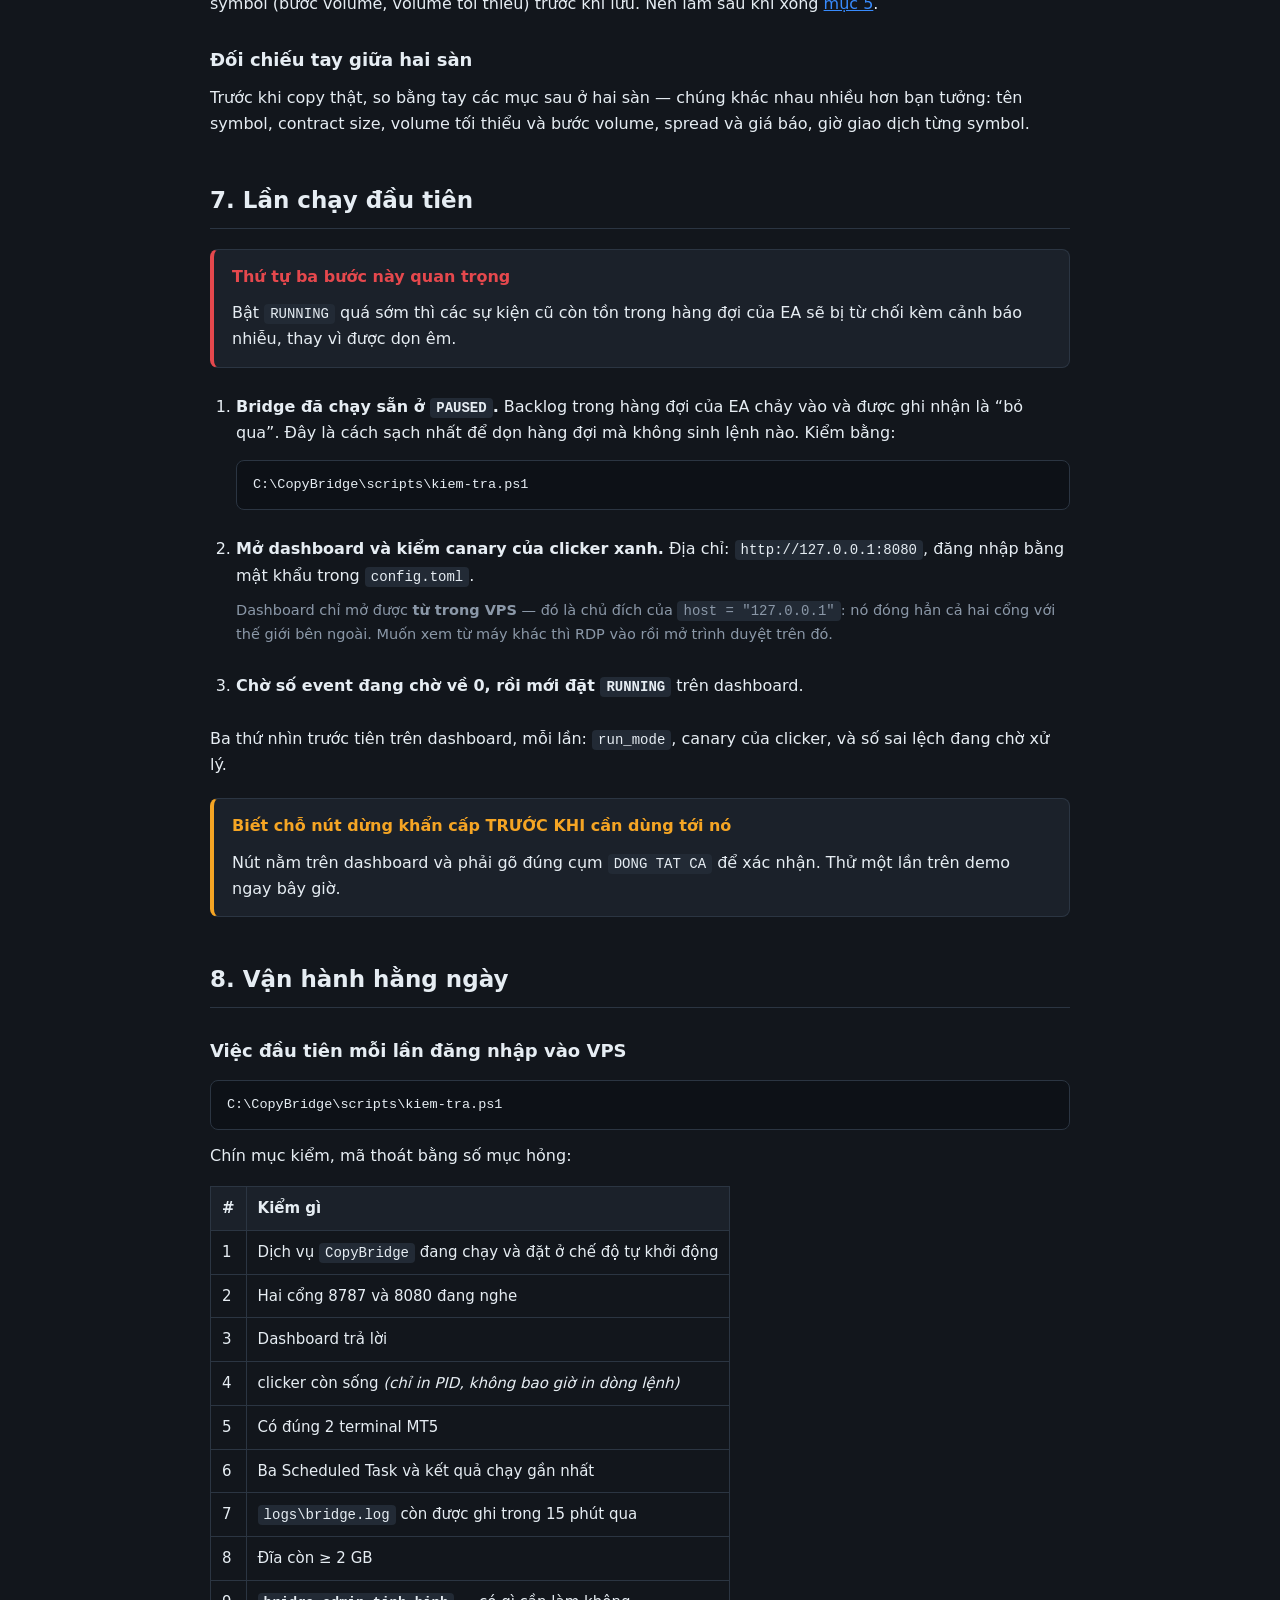
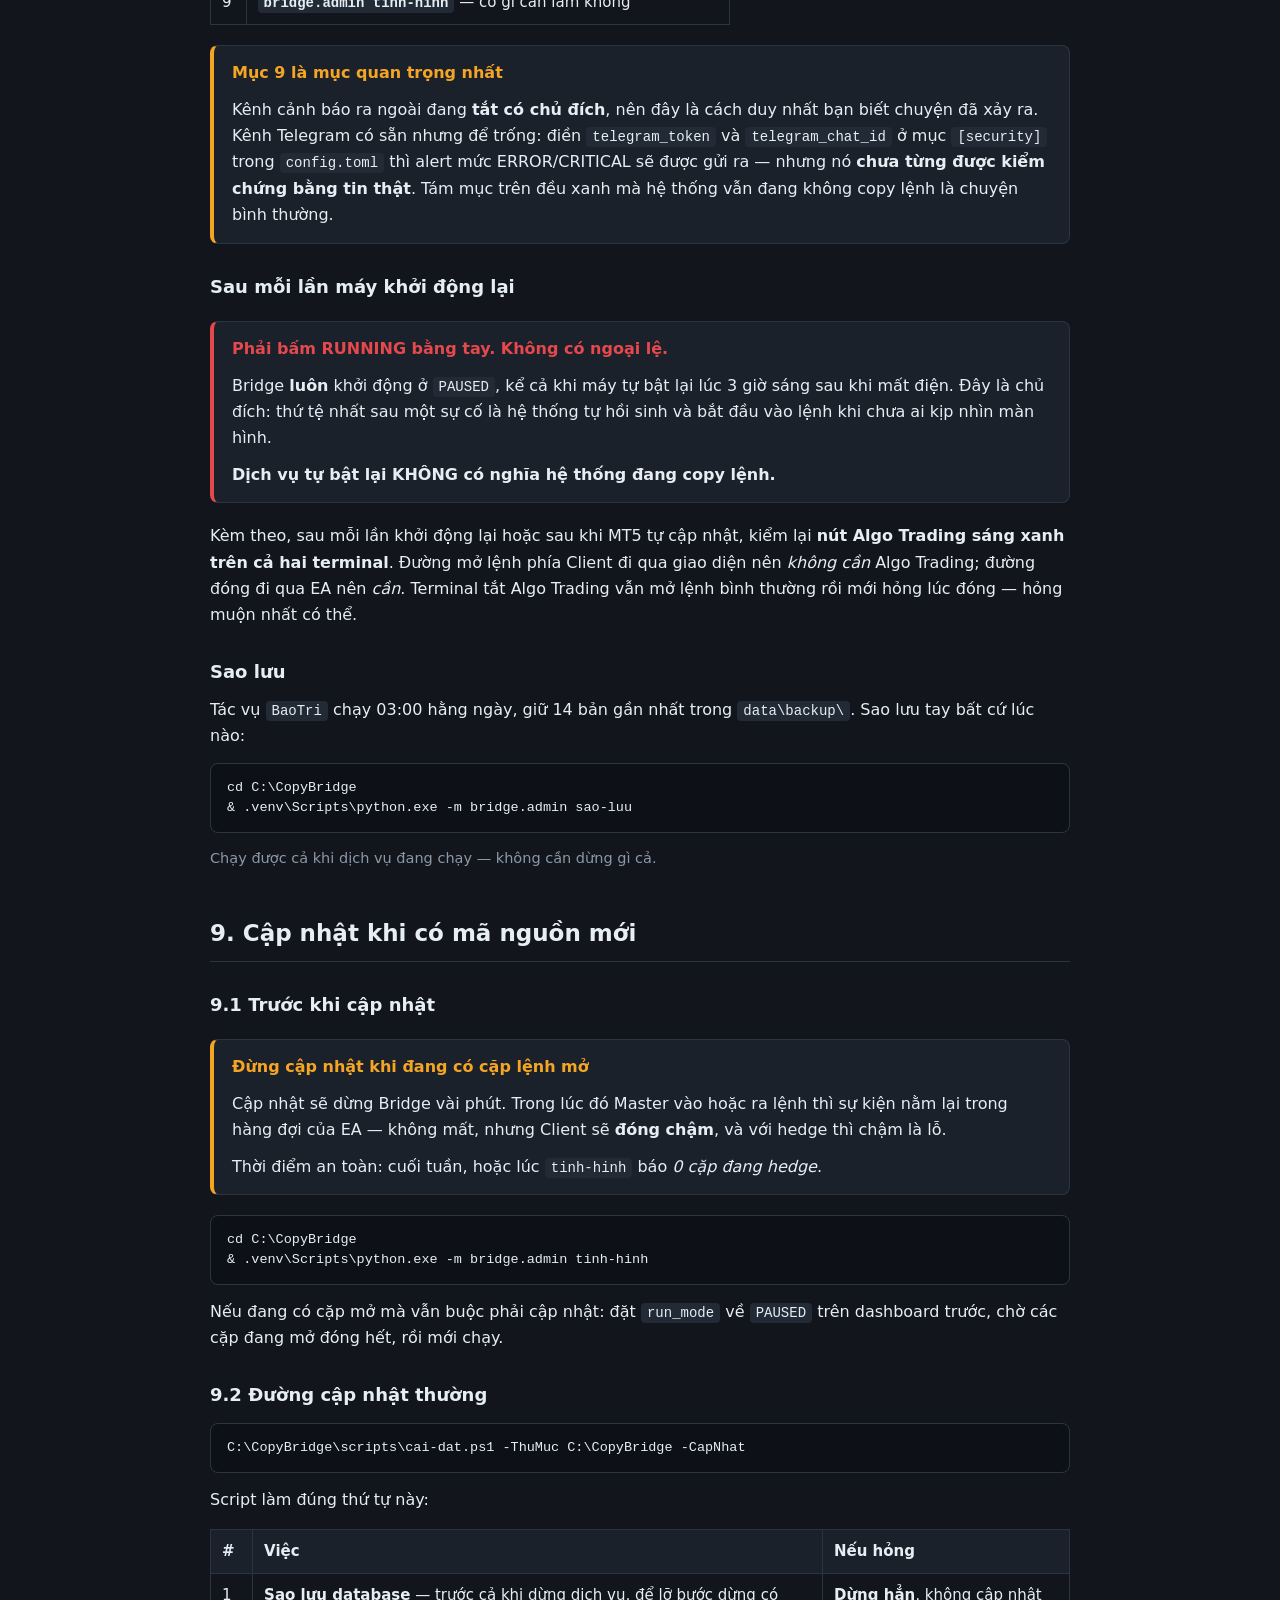
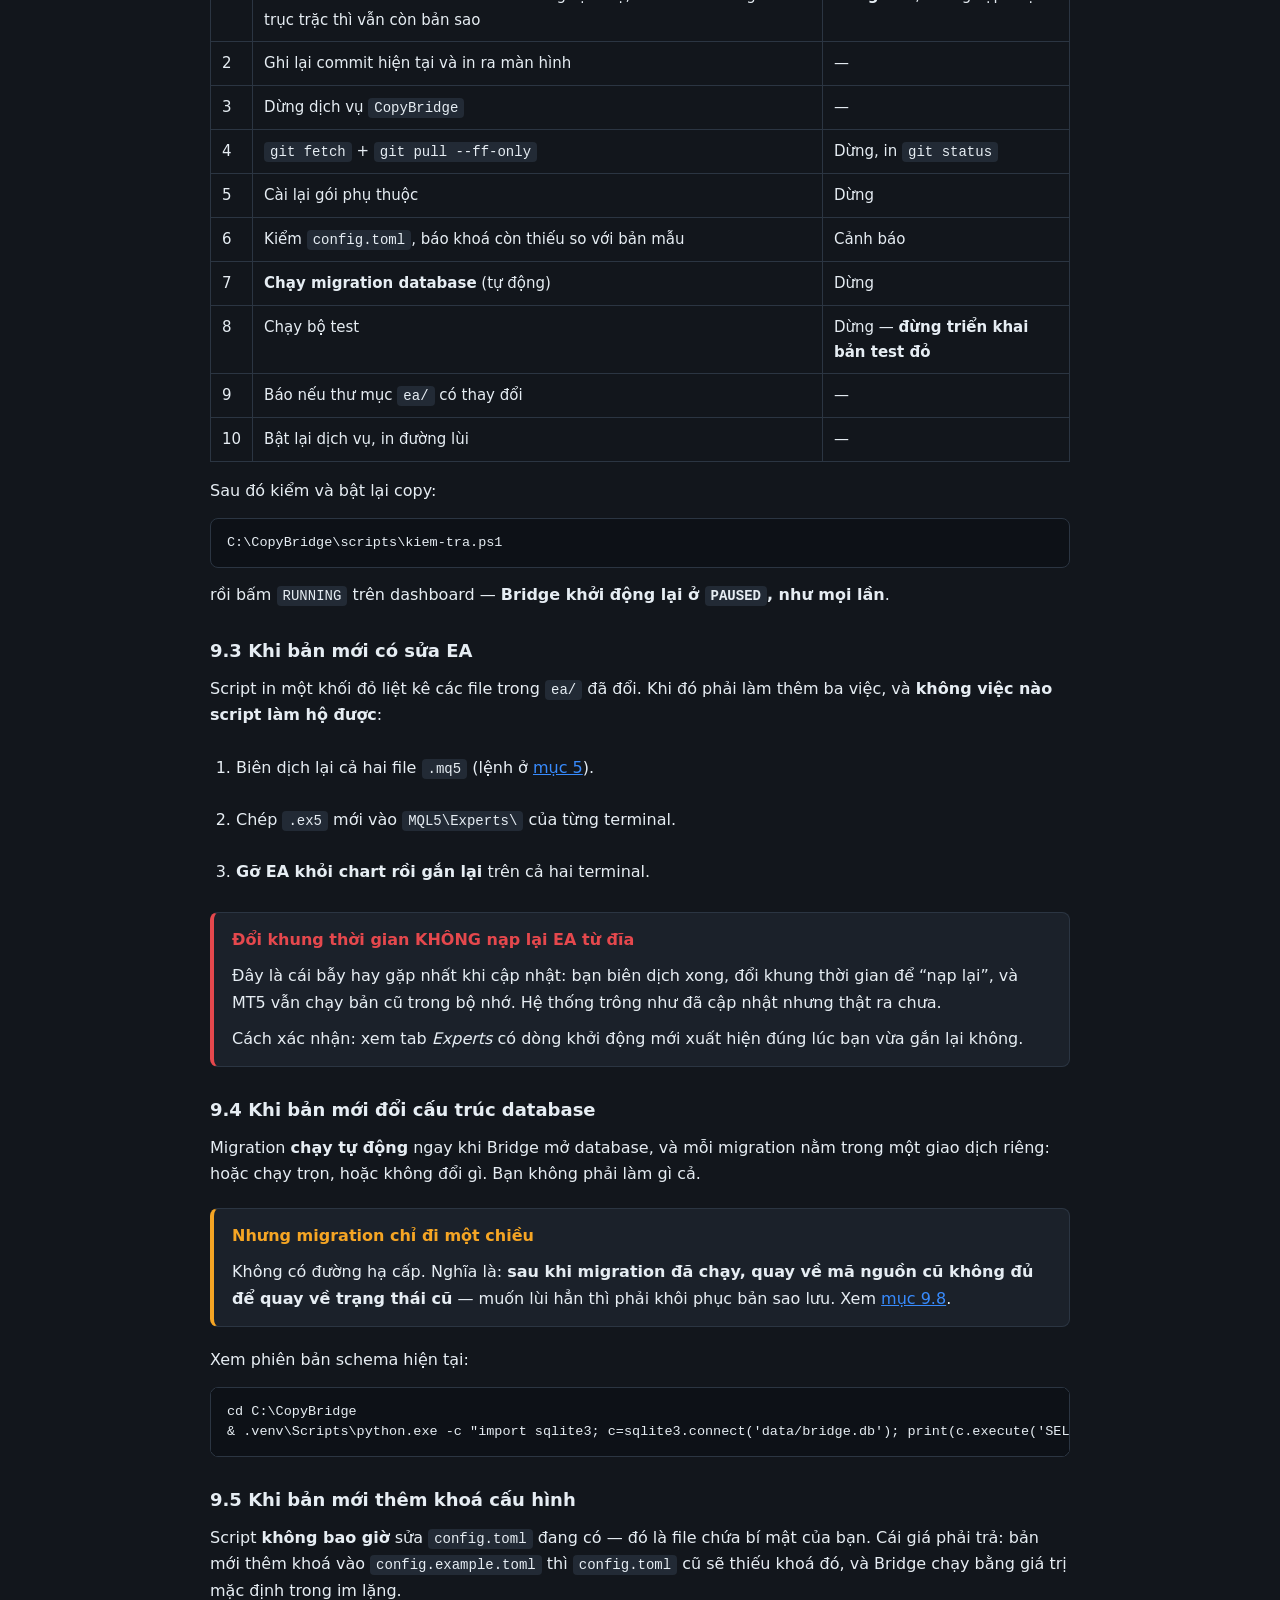
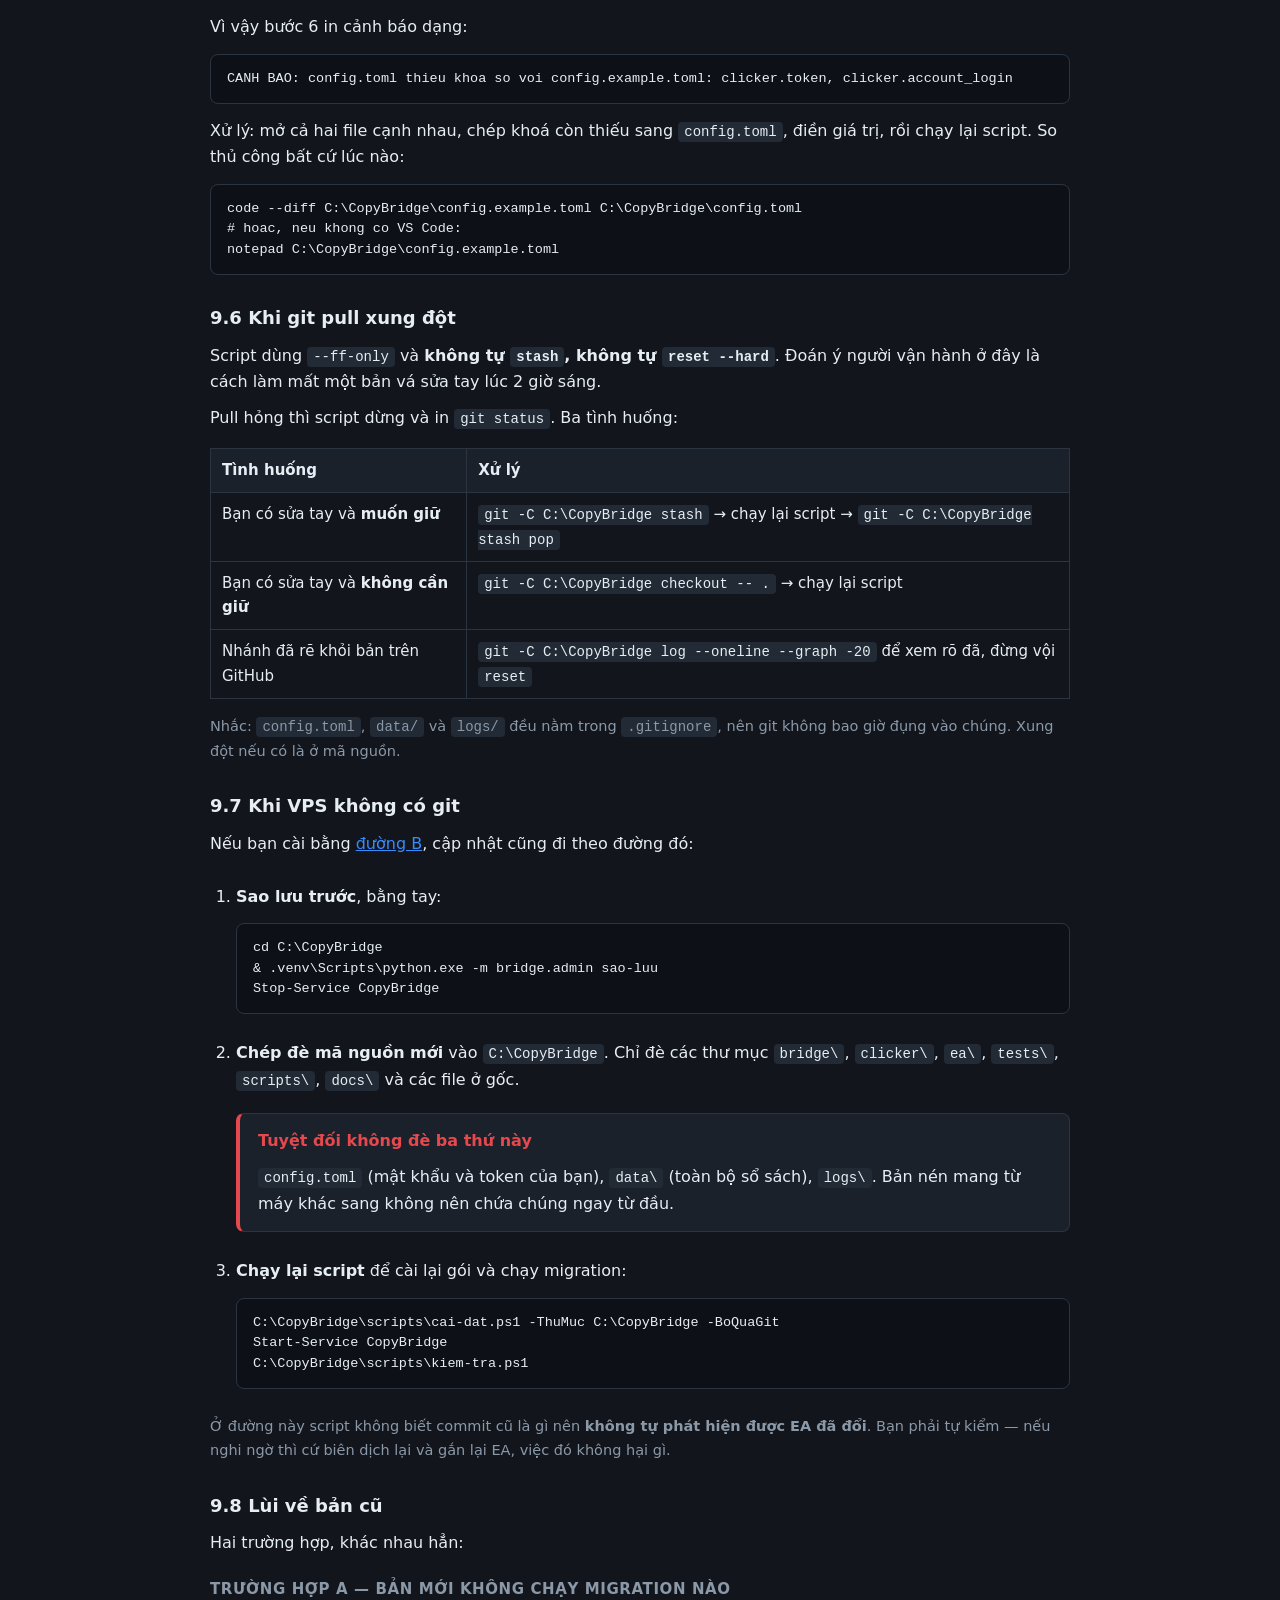
==== commit 4b7aaf0f: "Dang ky dich vu phai di truoc phan EA, khong phai sau `tao-dich-vu.ps1` la thu duy nhat khoi dong Br" ====
--- a/docs/HUONG-DAN-CUNG-VPS-SCRIPT.html
+++ b/docs/HUONG-DAN-CUNG-VPS-SCRIPT.html
@@ -97,9 +97,9 @@
     <li><a href="#chuan-bi">Chuẩn bị VPS</a></li>
     <li><a href="#cai-dat">Cài đặt bằng một lệnh</a></li>
     <li><a href="#agent">Tạo agent và cấp token</a></li>
+    <li><a href="#dich-vu">Đăng ký dịch vụ và tác vụ</a></li>
     <li><a href="#mt5">Cài MT5 và gắn EA</a></li>
     <li><a href="#symbol">Khai báo ánh xạ symbol</a></li>
-    <li><a href="#dich-vu">Đăng ký dịch vụ và tác vụ</a></li>
     <li><a href="#lan-dau">Lần chạy đầu tiên</a></li>
     <li><a href="#van-hanh">Vận hành hằng ngày</a></li>
     <li><a href="#cap-nhat"><strong>Cập nhật khi có mã nguồn mới</strong></a></li>
@@ -300,7 +300,67 @@
 </div>
 
 <!-- =================================================================== -->
-<h2 id="mt5">4. Cài MT5 và gắn EA</h2>
+<h2 id="dich-vu">4. Đăng ký dịch vụ và tác vụ</h2>
+
+<pre><code>C:\CopyBridge\scripts\tao-dich-vu.ps1 `
+    -ThuMuc C:\CopyBridge -AccountLogin 538217 -TerminalTitle "538217"</code></pre>
+
+<p>Script sẽ hỏi mật khẩu của tài khoản autologon. <strong>Nhập vào</strong> thì dịch vụ chạy bằng
+chính tài khoản đó — khuyến nghị, vì khi đó dịch vụ, clicker, tác vụ bảo trì và lệnh bạn gõ tay đều
+cùng một danh tính trên cùng file database, hết chuyện quyền truy cập. Bỏ trống thì dịch vụ chạy
+bằng LocalSystem và script tự cấp quyền cho bạn trên thư mục dự án.</p>
+
+<p>Nó tạo bốn thứ:</p>
+<table>
+  <tr><th>Tên</th><th>Loại</th><th>Việc</th></tr>
+  <tr><td><code>CopyBridge</code></td><td>Windows Service</td>
+      <td>Bridge + dashboard. <strong>Tự bật khi máy khởi động</strong>, tự bật lại nếu tiến trình chết</td></tr>
+  <tr><td><code>\CopyBridge\Clicker</code></td><td>Scheduled Task khi đăng nhập</td>
+      <td>clicker, trễ 90 giây cho MT5 kịp nạp chart</td></tr>
+  <tr><td><code>\CopyBridge\BaoTri</code></td><td>Scheduled Task hằng ngày 03:00</td>
+      <td>Dọn dữ liệu cũ, sao lưu, rồi <em>mở lại bản vừa tạo để kiểm chứng</em></td></tr>
+  <tr><td><code>\CopyBridge\TinhHinh</code></td><td>Scheduled Task mỗi giờ</td>
+      <td>Chạy <code>tinh-hinh</code>; cột <em>Last Run Result</em> khác 0 nghĩa là có việc cần làm</td></tr>
+</table>
+
+<p>Sau khi đăng ký xong, script <strong>tự chạy một bài kiểm</strong>: giết tiến trình Bridge, chờ,
+rồi xác nhận dịch vụ đã tự bật lại và <code>run_mode</code> trở về <code>PAUSED</code>.</p>
+
+<h4>Lệnh vận hành</h4>
+<pre><code>Get-Service CopyBridge | Format-List Name,Status,StartType
+Start-Service CopyBridge
+Stop-Service  CopyBridge
+Get-ScheduledTask -TaskPath "\CopyBridge\" | Get-ScheduledTaskInfo
+
+C:\CopyBridge\scripts\tao-dich-vu.ps1 -GoBo    # go het dich vu va tac vu</code></pre>
+
+<div class="hop cam">
+  <span class="nhan">Mức toàn vẹn của clicker phải ≥ của MT5</span>
+  <p>Nếu MT5 chạy bằng <em>“Run as administrator”</em> mà clicker chạy quyền thường, Windows sẽ chặn
+  mọi thông điệp clicker gửi sang: lệnh gửi đi <strong>báo thành công nhưng không có gì xảy
+  ra</strong>. Đây là kiểu hỏng tệ nhất vì nó không để lại dấu vết. Hoặc cả hai đều chạy quyền
+  thường, hoặc cả hai đều nâng quyền.</p>
+</div>
+
+<div class="hop lam">
+  <span class="nhan">Vì sao Bridge chạy bằng NSSM, còn clicker thì không làm dịch vụ được</span>
+  <p>Dịch vụ Windows nằm ở một phiên riêng và <strong>không nhìn thấy cửa sổ nào</strong> của phiên
+  người dùng. clicker mở lệnh bằng cách điều khiển cửa sổ MT5, nên nó buộc phải là Scheduled Task
+  chạy trong phiên đăng nhập.</p>
+  <p>Còn Bridge chạy bằng NSSM vì trên Windows nó chỉ dừng sạch được khi nhận đúng tín hiệu Ctrl+C —
+  chỉ khi đó nó mới kịp đánh dấu các agent về <code>OFFLINE</code> và đóng database an toàn. Giết
+  tiến trình thẳng tay thì mất hết phần dọn dẹp đó. NSSM gửi được đúng tín hiệu ấy.</p>
+</div>
+
+<!-- =================================================================== -->
+<h2 id="mt5">5. Cài MT5 và gắn EA</h2>
+
+<div class="hop do">
+  <span class="nhan">Bridge phải đang chạy trước khi bạn gắn EA</span>
+  <p><a href="#dich-vu">Mục 4</a> ở trên là thứ khởi động nó. EA gắn lên chart khi chưa có ai nghe
+  cổng <code>8787</code> sẽ chỉ ngồi thử kết nối, và không có gì lên <code>ONLINE</code>. Chạy tay
+  ở một cửa sổ khác cũng được: <code>.venv\Scripts\python.exe -m bridge</code>.</p>
+</div>
 
 <p>Script không làm hộ phần này.</p>
 
@@ -343,7 +403,7 @@
 </div>
 
 <!-- =================================================================== -->
-<h2 id="symbol">5. Khai báo ánh xạ symbol</h2>
+<h2 id="symbol">6. Khai báo ánh xạ symbol</h2>
 
 <div class="hop do">
   <span class="nhan">Bỏ bước này là hệ thống im lặng không làm gì</span>
@@ -358,65 +418,12 @@
 
 <p>Lệnh này cần <strong>EA Client đang chạy</strong> và symbol đã được kéo vào Market Watch, vì nó
 kiểm thông số symbol (bước volume, volume tối thiểu) trước khi lưu. Nên làm sau khi xong
-<a href="#mt5">mục 4</a>.</p>
+<a href="#mt5">mục 5</a>.</p>
 
 <h3>Đối chiếu tay giữa hai sàn</h3>
 <p>Trước khi copy thật, so bằng tay các mục sau ở hai sàn — chúng khác nhau nhiều hơn bạn tưởng:
 tên symbol, contract size, volume tối thiểu và bước volume, spread và giá báo, giờ giao dịch từng
 symbol.</p>
-
-<!-- =================================================================== -->
-<h2 id="dich-vu">6. Đăng ký dịch vụ và tác vụ</h2>
-
-<pre><code>C:\CopyBridge\scripts\tao-dich-vu.ps1 `
-    -ThuMuc C:\CopyBridge -AccountLogin 538217 -TerminalTitle "538217"</code></pre>
-
-<p>Script sẽ hỏi mật khẩu của tài khoản autologon. <strong>Nhập vào</strong> thì dịch vụ chạy bằng
-chính tài khoản đó — khuyến nghị, vì khi đó dịch vụ, clicker, tác vụ bảo trì và lệnh bạn gõ tay đều
-cùng một danh tính trên cùng file database, hết chuyện quyền truy cập. Bỏ trống thì dịch vụ chạy
-bằng LocalSystem và script tự cấp quyền cho bạn trên thư mục dự án.</p>
-
-<p>Nó tạo bốn thứ:</p>
-<table>
-  <tr><th>Tên</th><th>Loại</th><th>Việc</th></tr>
-  <tr><td><code>CopyBridge</code></td><td>Windows Service</td>
-      <td>Bridge + dashboard. <strong>Tự bật khi máy khởi động</strong>, tự bật lại nếu tiến trình chết</td></tr>
-  <tr><td><code>\CopyBridge\Clicker</code></td><td>Scheduled Task khi đăng nhập</td>
-      <td>clicker, trễ 90 giây cho MT5 kịp nạp chart</td></tr>
-  <tr><td><code>\CopyBridge\BaoTri</code></td><td>Scheduled Task hằng ngày 03:00</td>
-      <td>Dọn dữ liệu cũ, sao lưu, rồi <em>mở lại bản vừa tạo để kiểm chứng</em></td></tr>
-  <tr><td><code>\CopyBridge\TinhHinh</code></td><td>Scheduled Task mỗi giờ</td>
-      <td>Chạy <code>tinh-hinh</code>; cột <em>Last Run Result</em> khác 0 nghĩa là có việc cần làm</td></tr>
-</table>
-
-<p>Sau khi đăng ký xong, script <strong>tự chạy một bài kiểm</strong>: giết tiến trình Bridge, chờ,
-rồi xác nhận dịch vụ đã tự bật lại và <code>run_mode</code> trở về <code>PAUSED</code>.</p>
-
-<h4>Lệnh vận hành</h4>
-<pre><code>Get-Service CopyBridge | Format-List Name,Status,StartType
-Start-Service CopyBridge
-Stop-Service  CopyBridge
-Get-ScheduledTask -TaskPath "\CopyBridge\" | Get-ScheduledTaskInfo
-
-C:\CopyBridge\scripts\tao-dich-vu.ps1 -GoBo    # go het dich vu va tac vu</code></pre>
-
-<div class="hop cam">
-  <span class="nhan">Mức toàn vẹn của clicker phải ≥ của MT5</span>
-  <p>Nếu MT5 chạy bằng <em>“Run as administrator”</em> mà clicker chạy quyền thường, Windows sẽ chặn
-  mọi thông điệp clicker gửi sang: lệnh gửi đi <strong>báo thành công nhưng không có gì xảy
-  ra</strong>. Đây là kiểu hỏng tệ nhất vì nó không để lại dấu vết. Hoặc cả hai đều chạy quyền
-  thường, hoặc cả hai đều nâng quyền.</p>
-</div>
-
-<div class="hop lam">
-  <span class="nhan">Vì sao Bridge chạy bằng NSSM, còn clicker thì không làm dịch vụ được</span>
-  <p>Dịch vụ Windows nằm ở một phiên riêng và <strong>không nhìn thấy cửa sổ nào</strong> của phiên
-  người dùng. clicker mở lệnh bằng cách điều khiển cửa sổ MT5, nên nó buộc phải là Scheduled Task
-  chạy trong phiên đăng nhập.</p>
-  <p>Còn Bridge chạy bằng NSSM vì trên Windows nó chỉ dừng sạch được khi nhận đúng tín hiệu Ctrl+C —
-  chỉ khi đó nó mới kịp đánh dấu các agent về <code>OFFLINE</code> và đóng database an toàn. Giết
-  tiến trình thẳng tay thì mất hết phần dọn dẹp đó. NSSM gửi được đúng tín hiệu ấy.</p>
-</div>
 
 <!-- =================================================================== -->
 <h2 id="lan-dau">7. Lần chạy đầu tiên</h2>
@@ -548,7 +555,7 @@
 <p>Script in một khối đỏ liệt kê các file trong <code>ea/</code> đã đổi. Khi đó phải làm thêm ba
 việc, và <strong>không việc nào script làm hộ được</strong>:</p>
 <ol class="buoc">
-  <li>Biên dịch lại cả hai file <code>.mq5</code> (lệnh ở <a href="#mt5">mục 4</a>).</li>
+  <li>Biên dịch lại cả hai file <code>.mq5</code> (lệnh ở <a href="#mt5">mục 5</a>).</li>
   <li>Chép <code>.ex5</code> mới vào <code>MQL5\Experts\</code> của từng terminal.</li>
   <li><strong>Gỡ EA khỏi chart rồi gắn lại</strong> trên cả hai terminal.</li>
 </ol>
@@ -710,13 +717,13 @@
   <tr><td>Dịch vụ không lên</td><td>Thường là <code>config.toml</code> sai</td>
       <td>Đọc <code>logs\service-err.log</code></td></tr>
   <tr><td>Task Clicker chạy mà không bấm được gì</td><td>Quyền cửa sổ (UIPI)</td>
-      <td>Mức toàn vẹn clicker phải ≥ MT5 — xem <a href="#dich-vu">mục 6</a></td></tr>
+      <td>Mức toàn vẹn clicker phải ≥ MT5 — xem <a href="#dich-vu">mục 4</a></td></tr>
   <tr><td>clicker thoát ngay, mã 2</td><td>Thiếu token hoặc số tài khoản</td>
       <td>Điền mục <code>[clicker]</code> trong <code>config.toml</code></td></tr>
   <tr><td>clicker thoát mã 3</td><td>Đã có một clicker khác lái terminal đó</td>
       <td>Đúng thiết kế. Tìm và tắt tiến trình kia</td></tr>
   <tr><td>Master vào lệnh mà Client không copy</td><td><code>run_mode = PAUSED</code>, clicker chưa chạy, hoặc thiếu ánh xạ symbol</td>
-      <td>Xem dashboard rồi <a href="#symbol">mục 5</a></td></tr>
+      <td>Xem dashboard rồi <a href="#symbol">mục 6</a></td></tr>
 </table>
 
 <h3>Sáu việc script không làm được</h3>
@@ -749,7 +756,7 @@
 <ol>
   <li>Chạy ổn định trên demo <strong>ít nhất một tuần liên tục</strong>.</li>
   <li>Xong bài đo “phiên RDP đã ngắt”.</li>
-  <li>Đối chiếu tay khác biệt giữa hai sàn (xem <a href="#symbol">mục 5</a>).</li>
+  <li>Đối chiếu tay khác biệt giữa hai sàn (xem <a href="#symbol">mục 6</a>).</li>
   <li>Bắt đầu bằng <strong>khối lượng nhỏ nhất</strong> và <strong>một symbol</strong>; mở rộng dần
     sau khi quan sát ít nhất vài chục lệnh.</li>
   <li>Biết cách bấm nút dừng khẩn cấp <strong>trước khi</strong> cần dùng tới nó.</li>
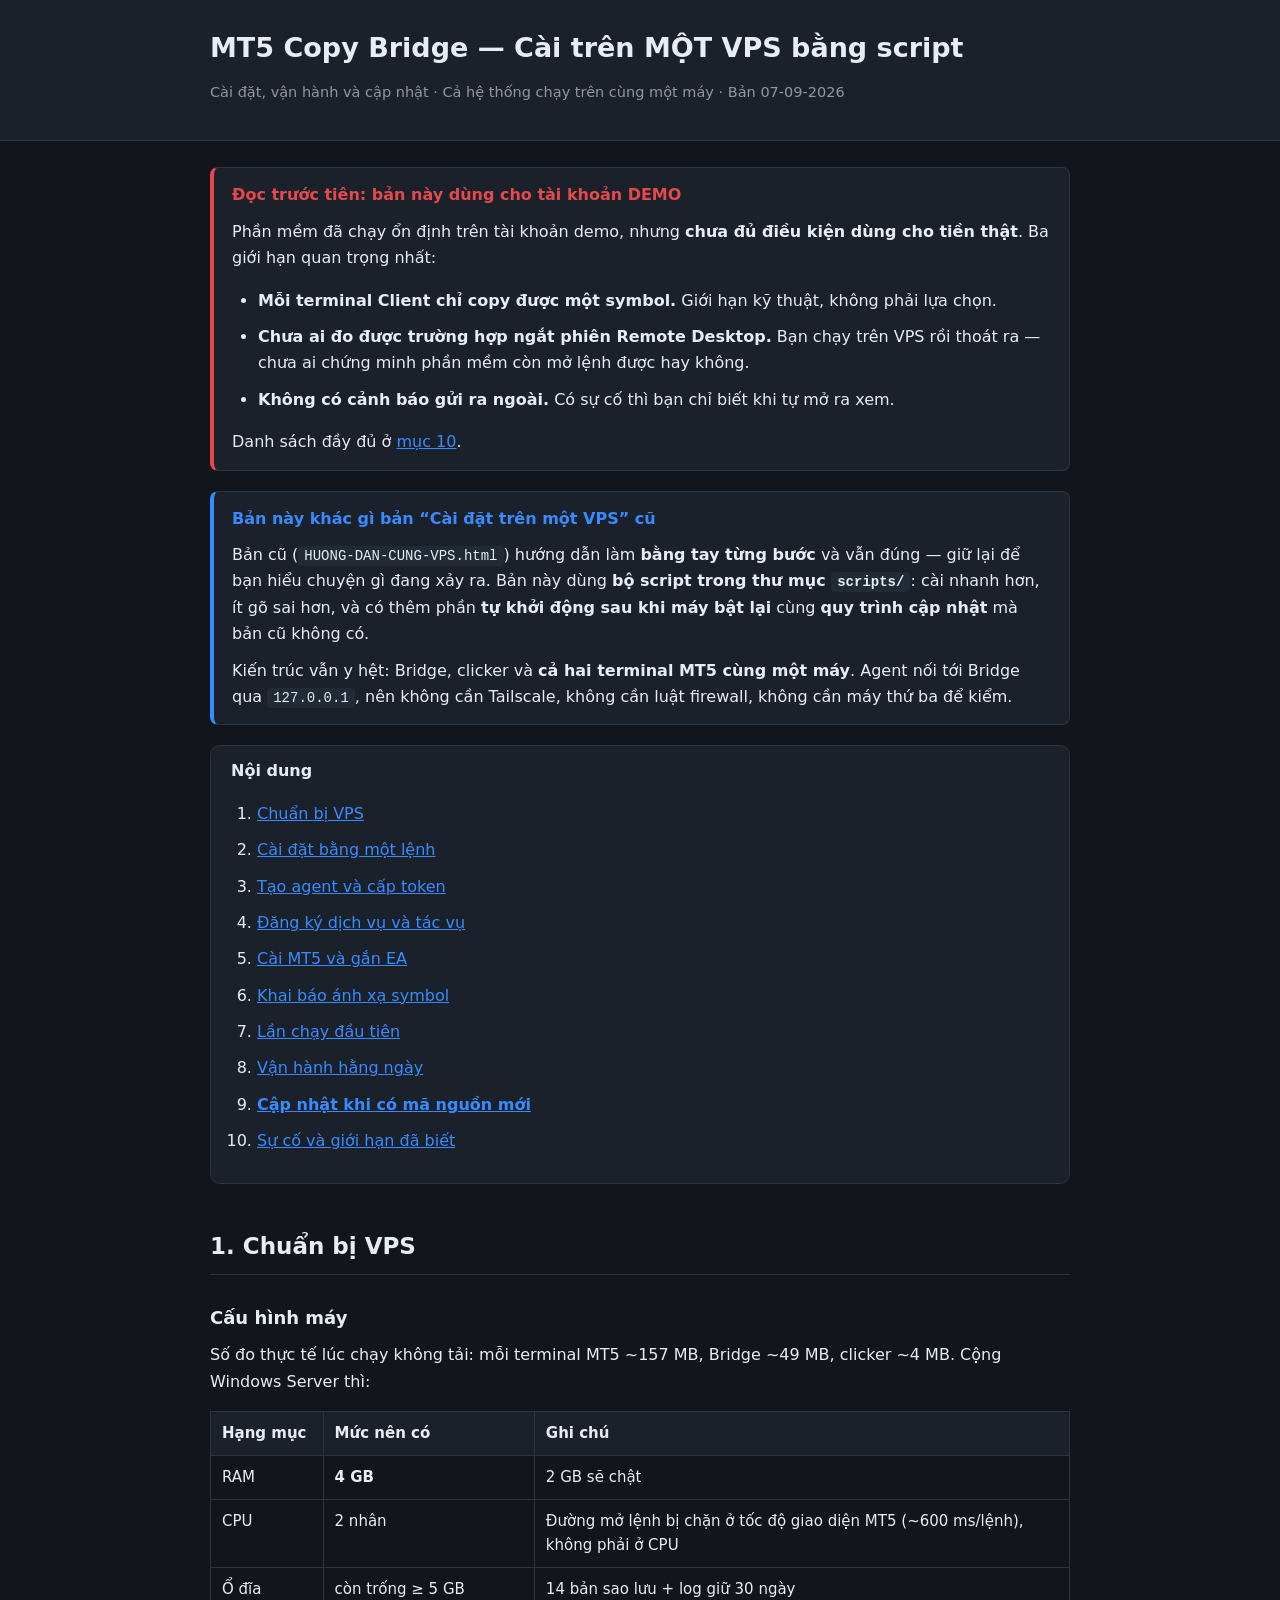
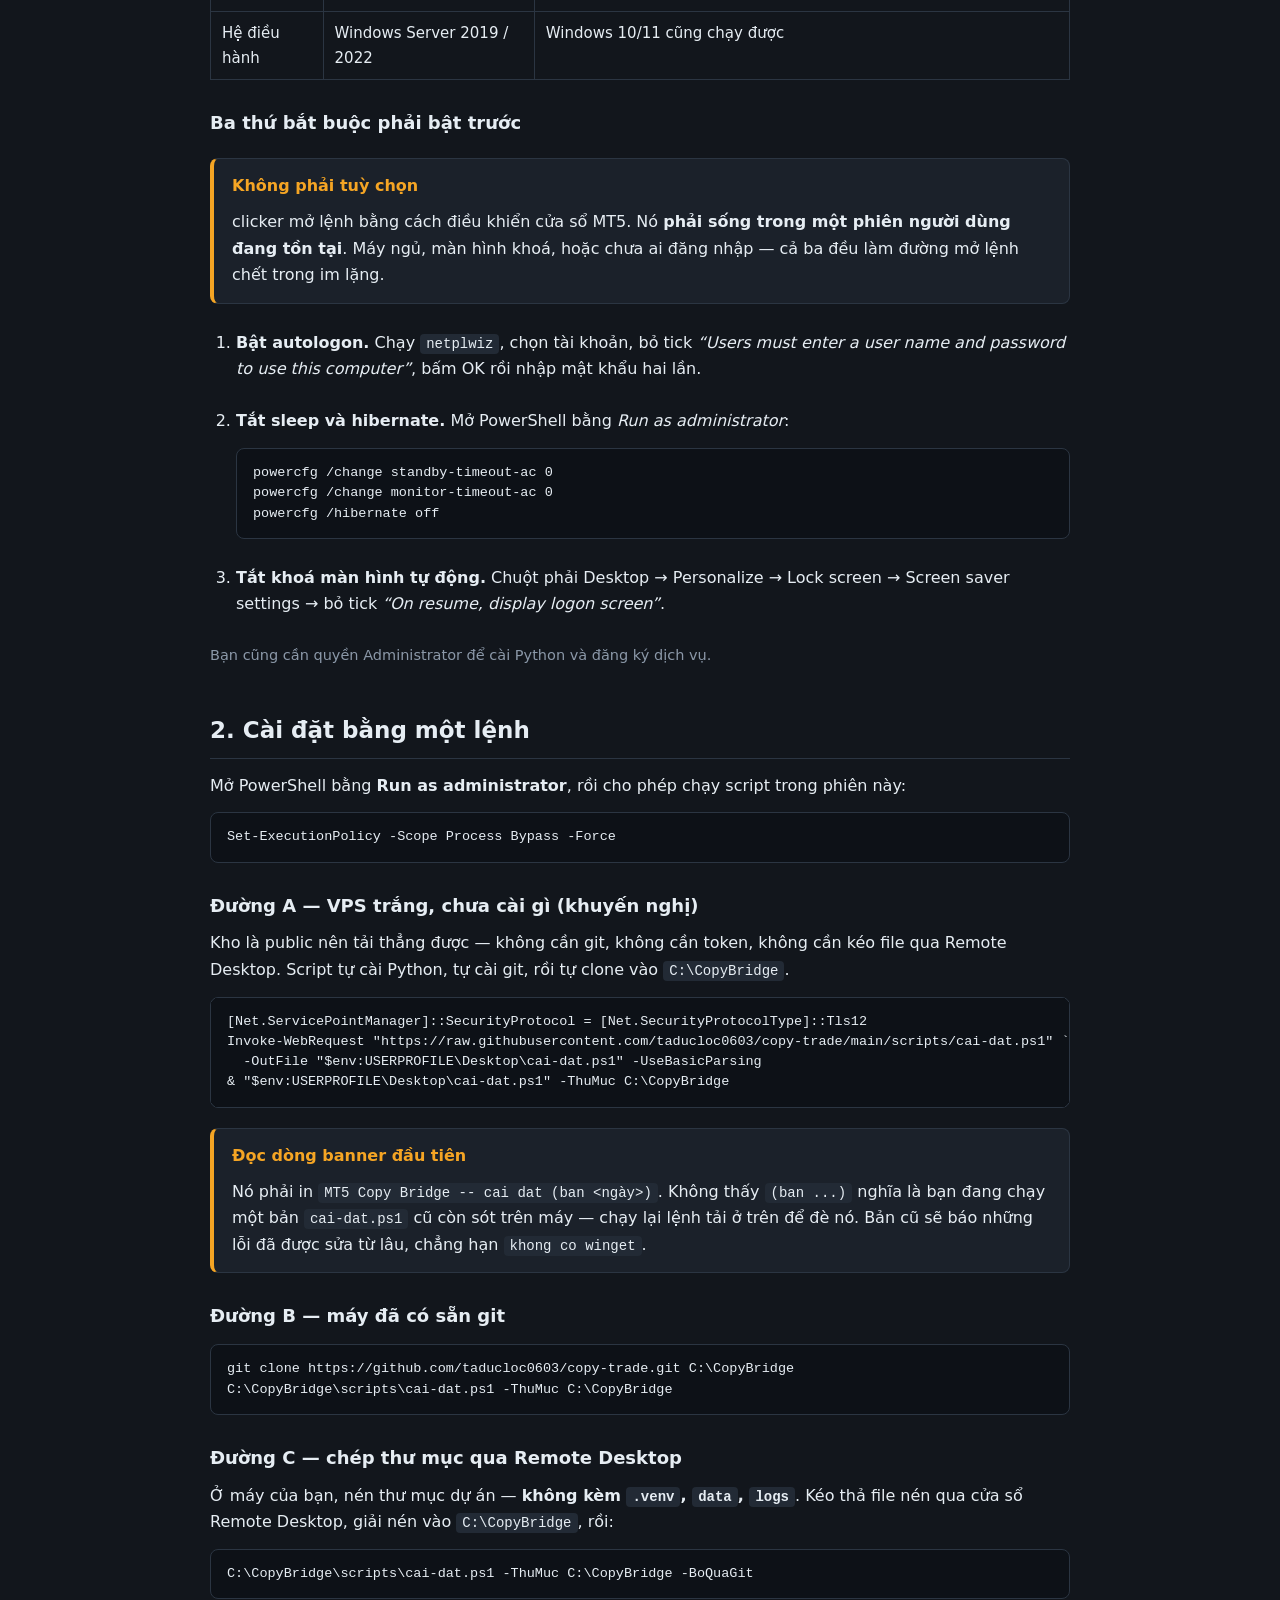
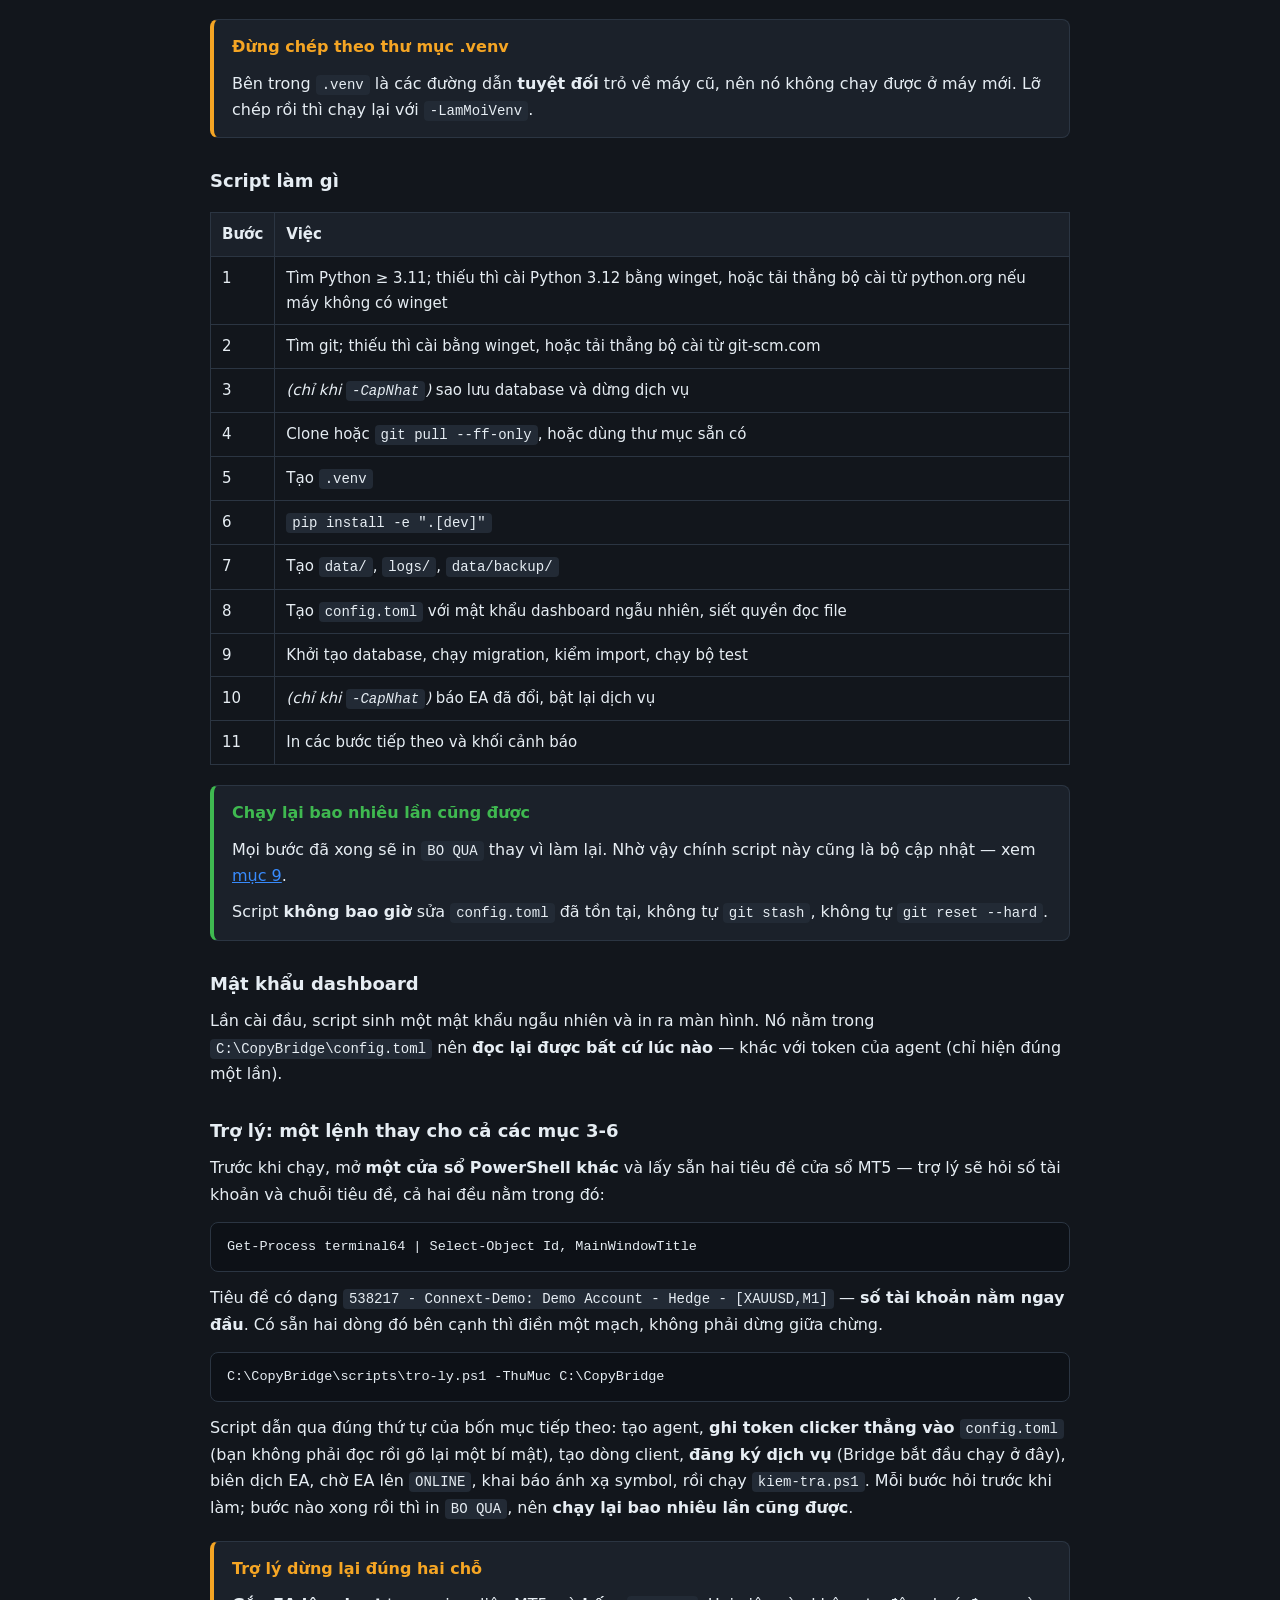
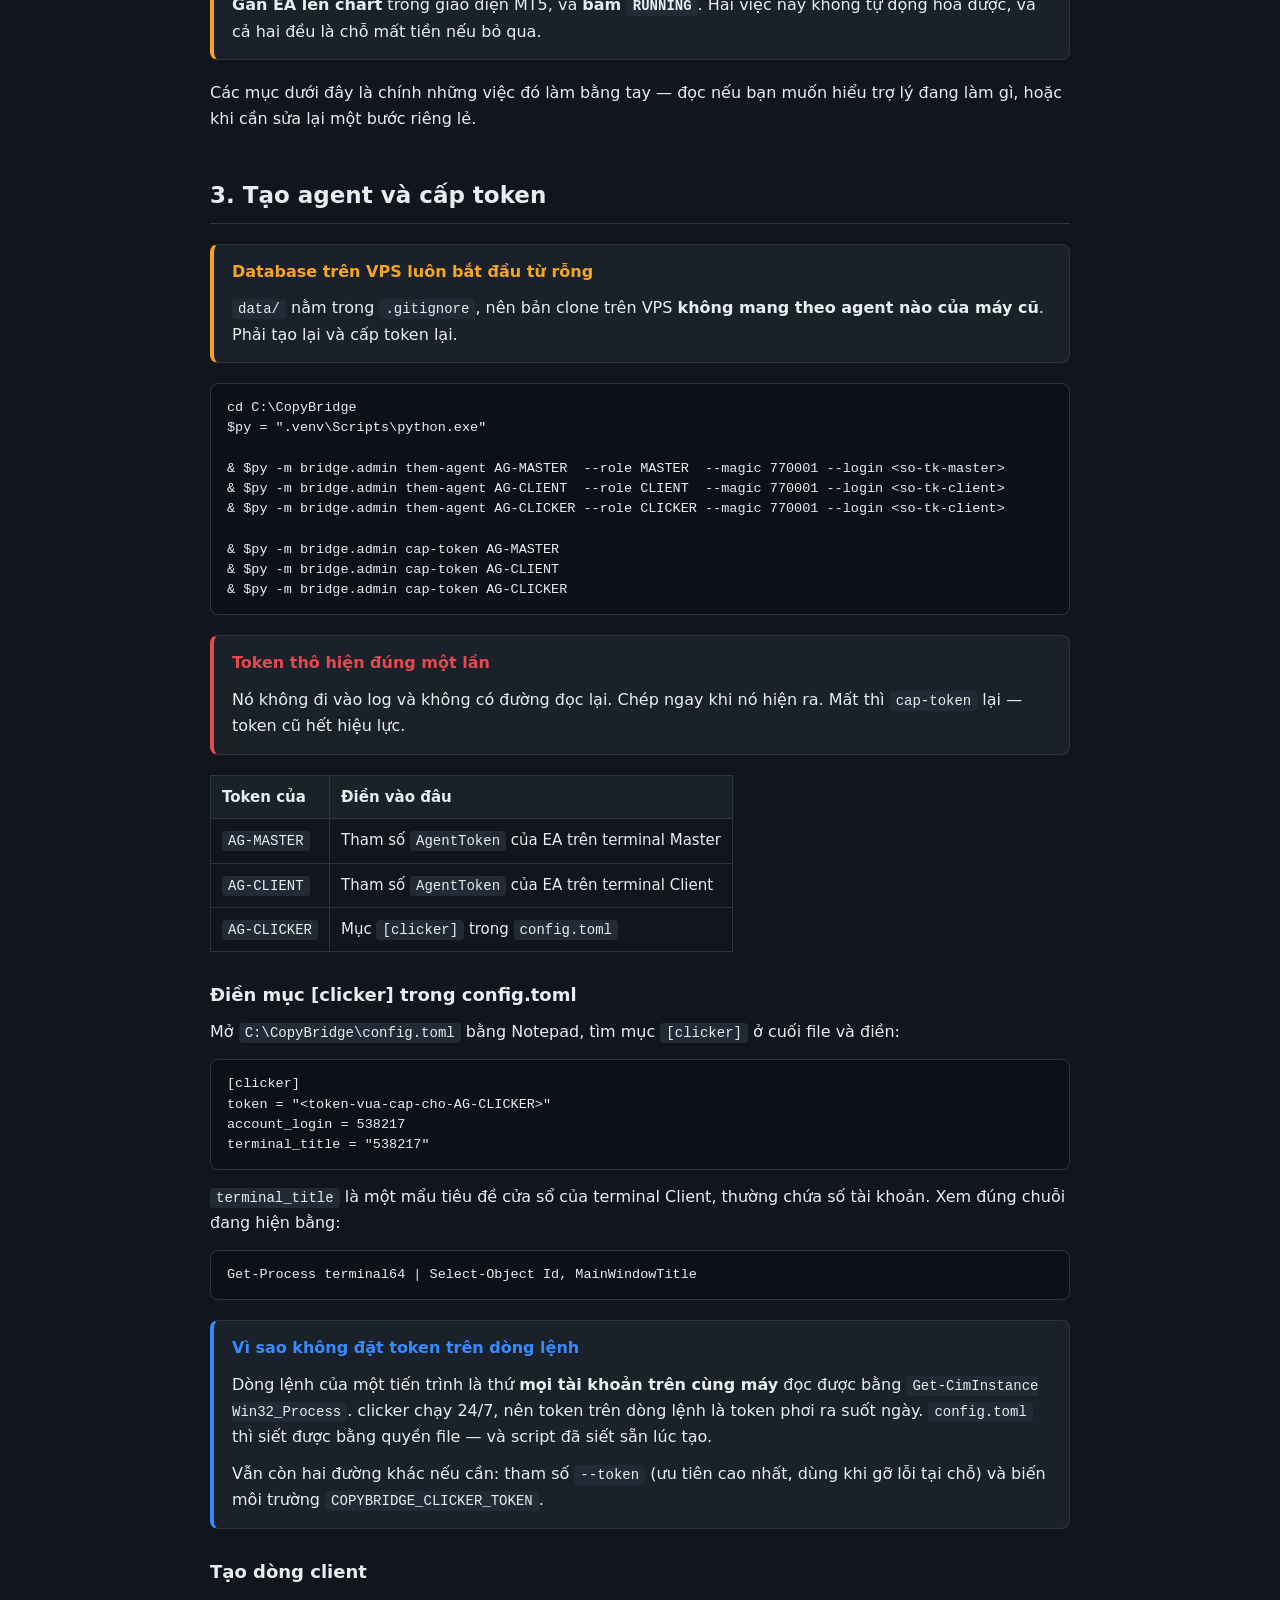
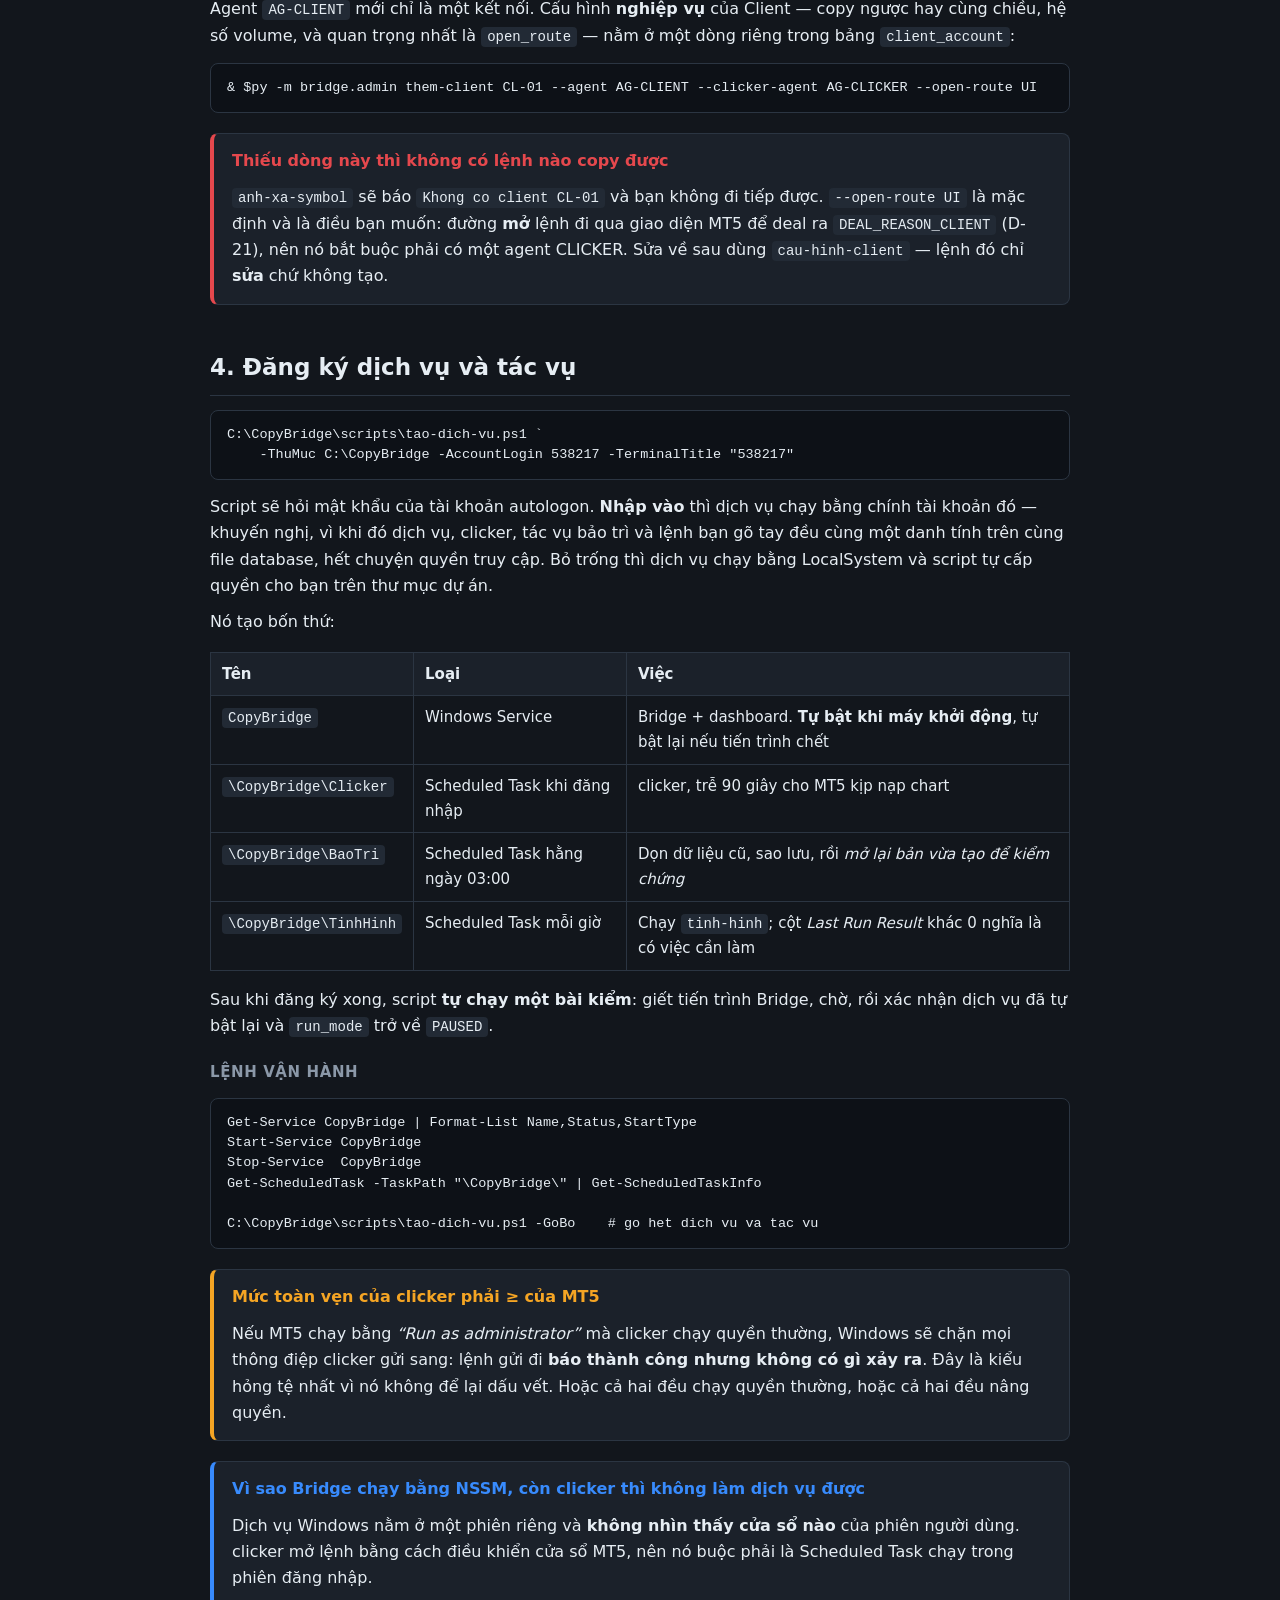
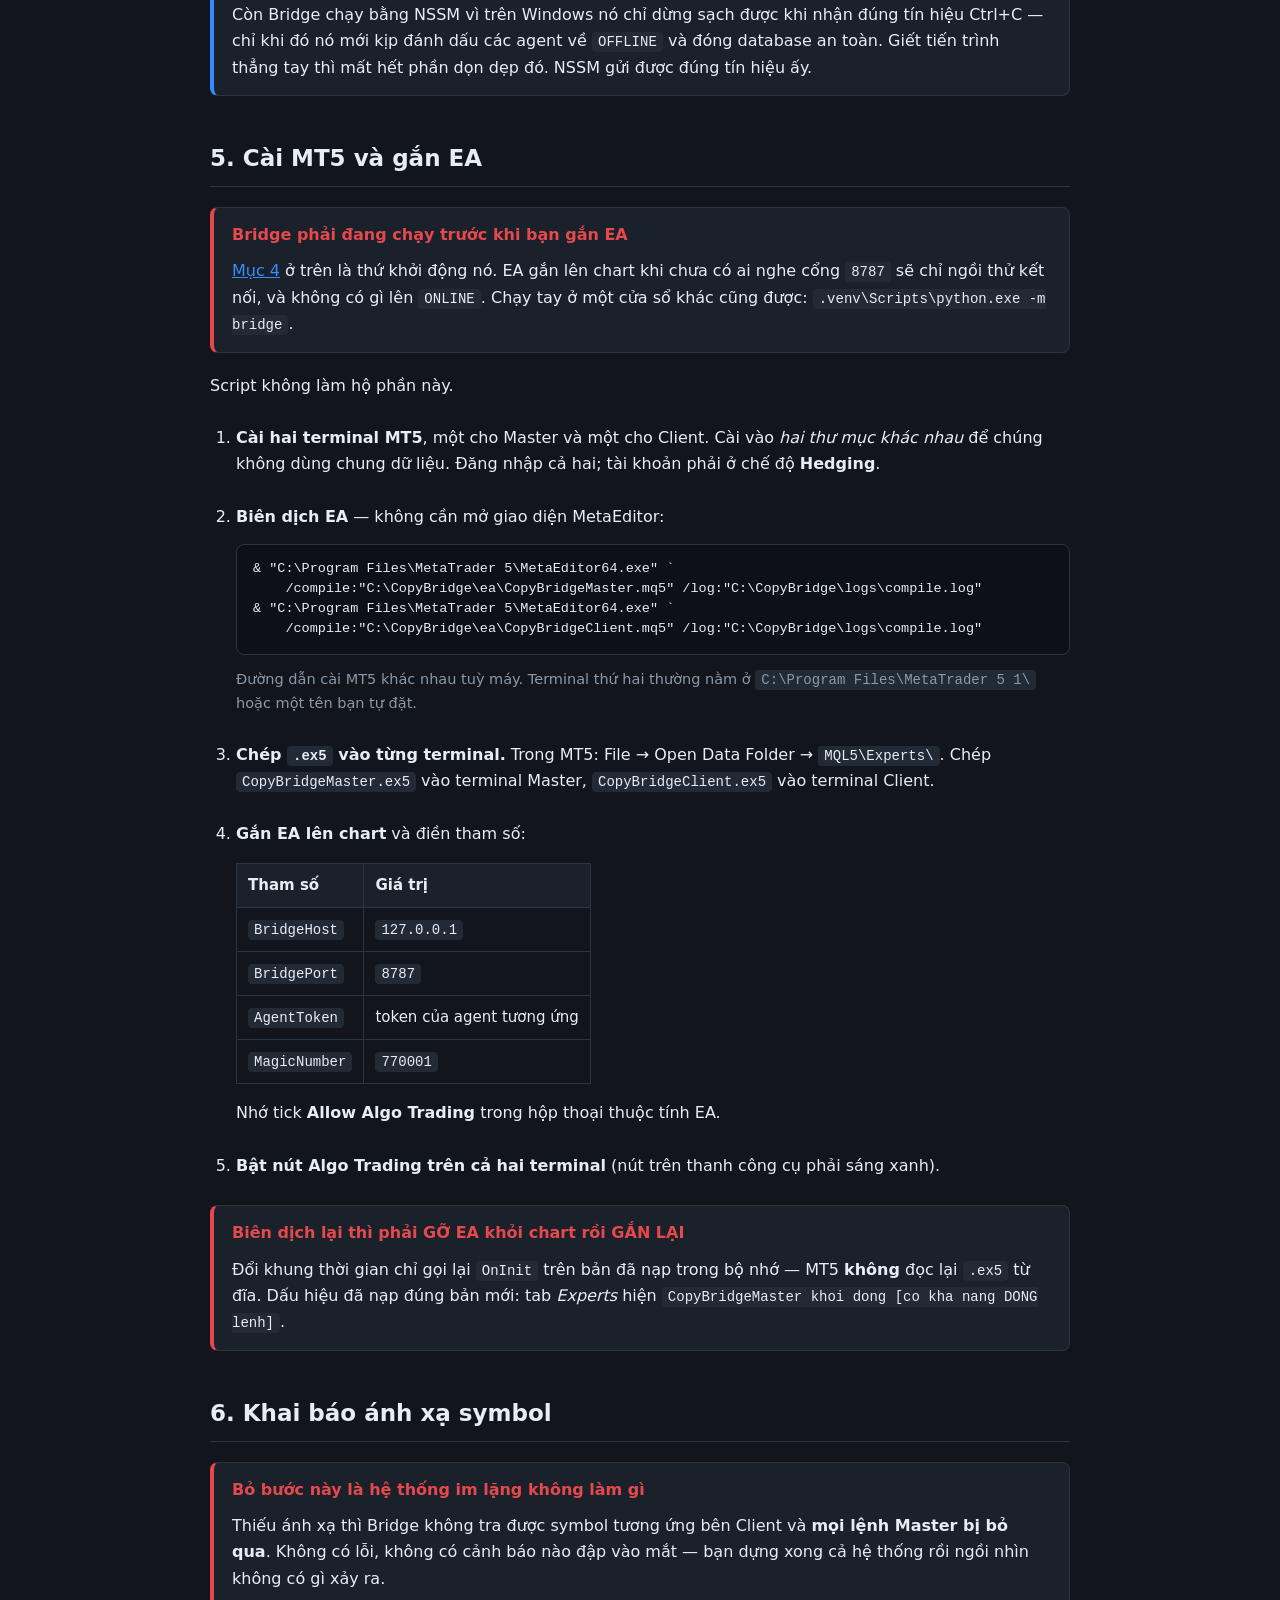
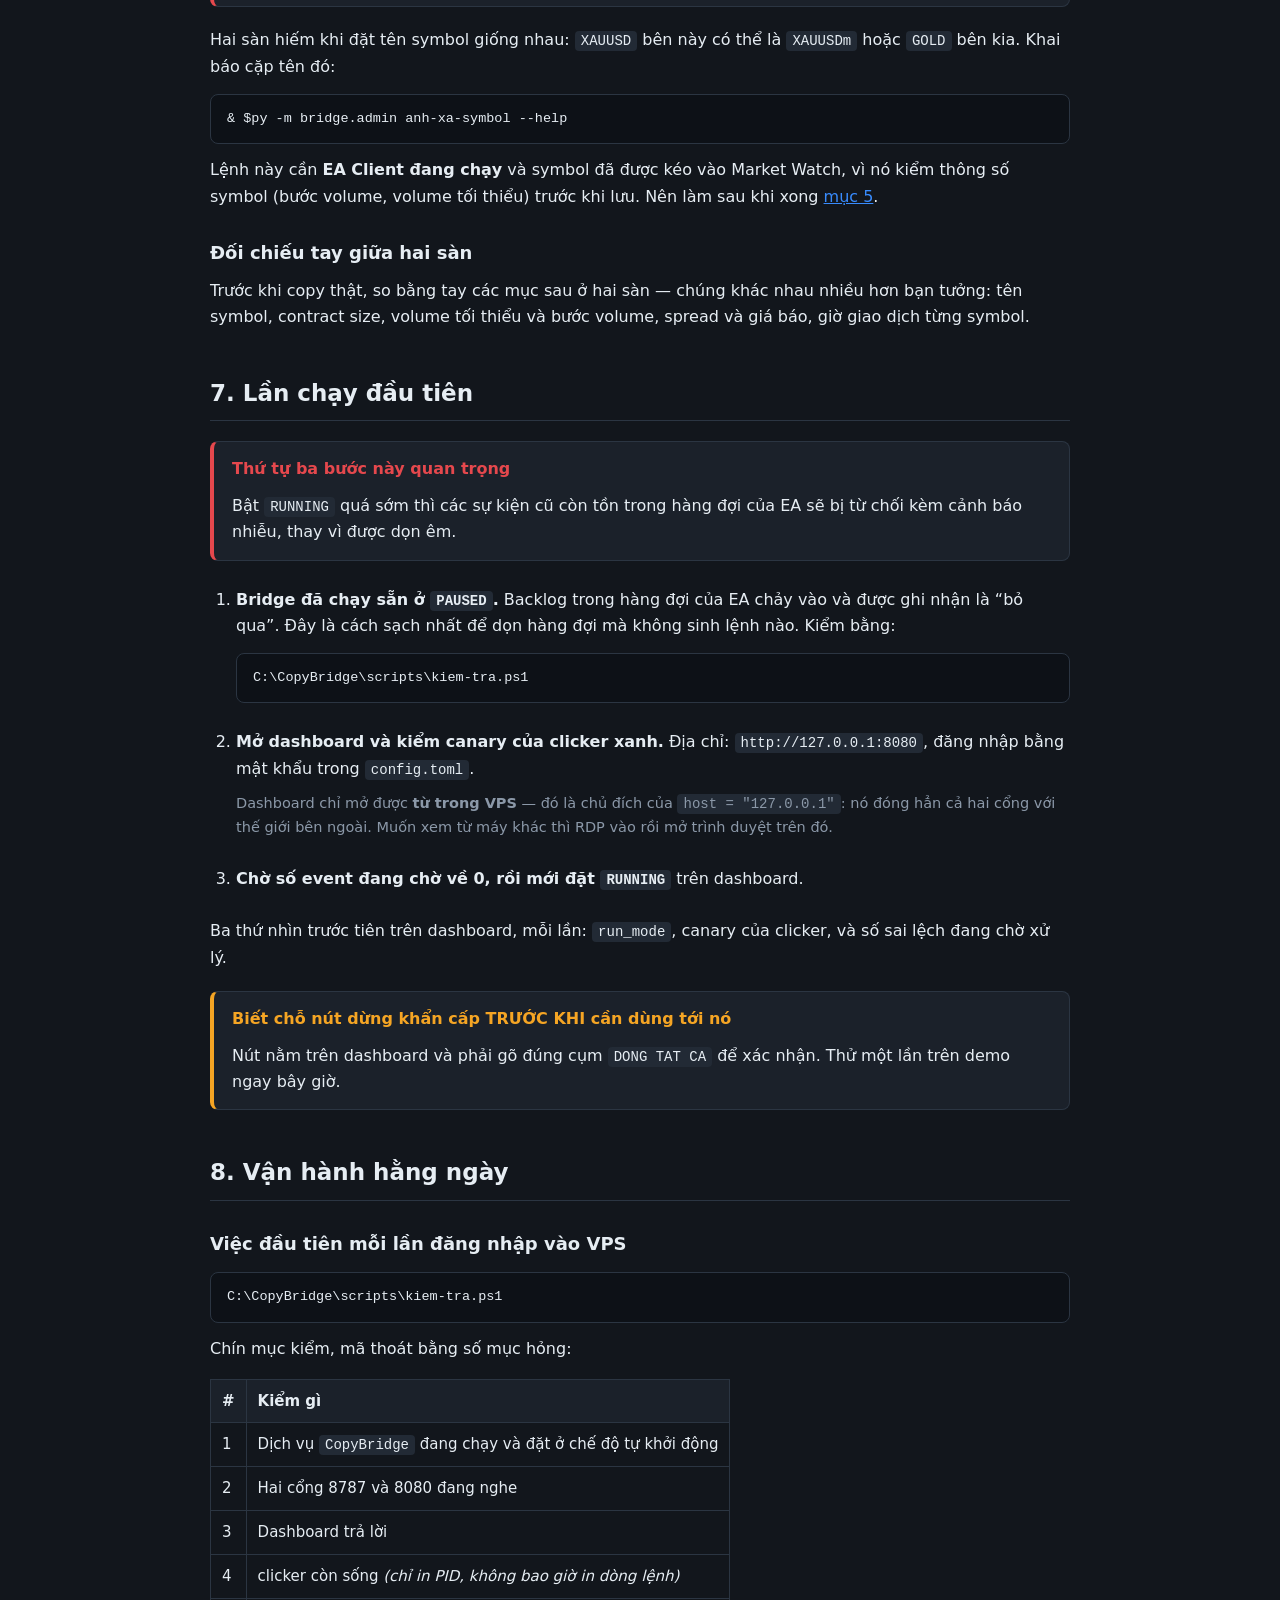
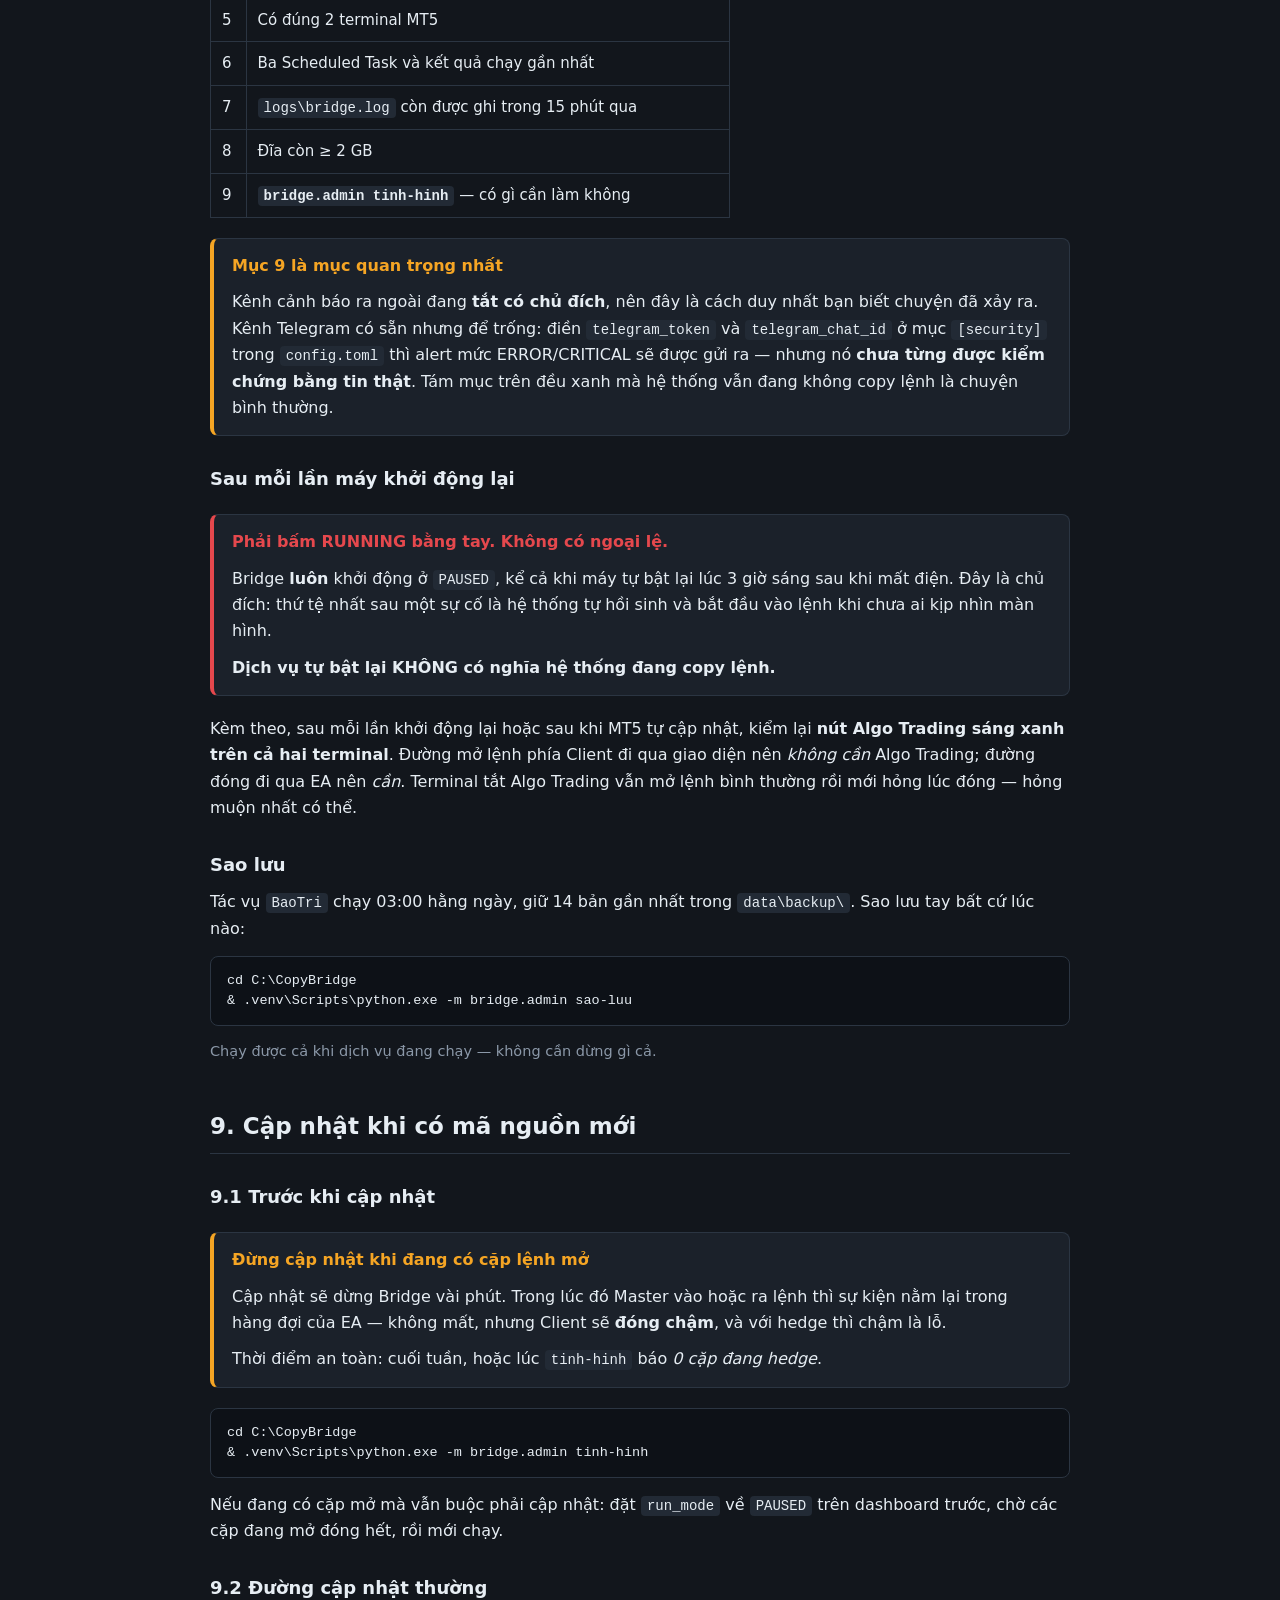
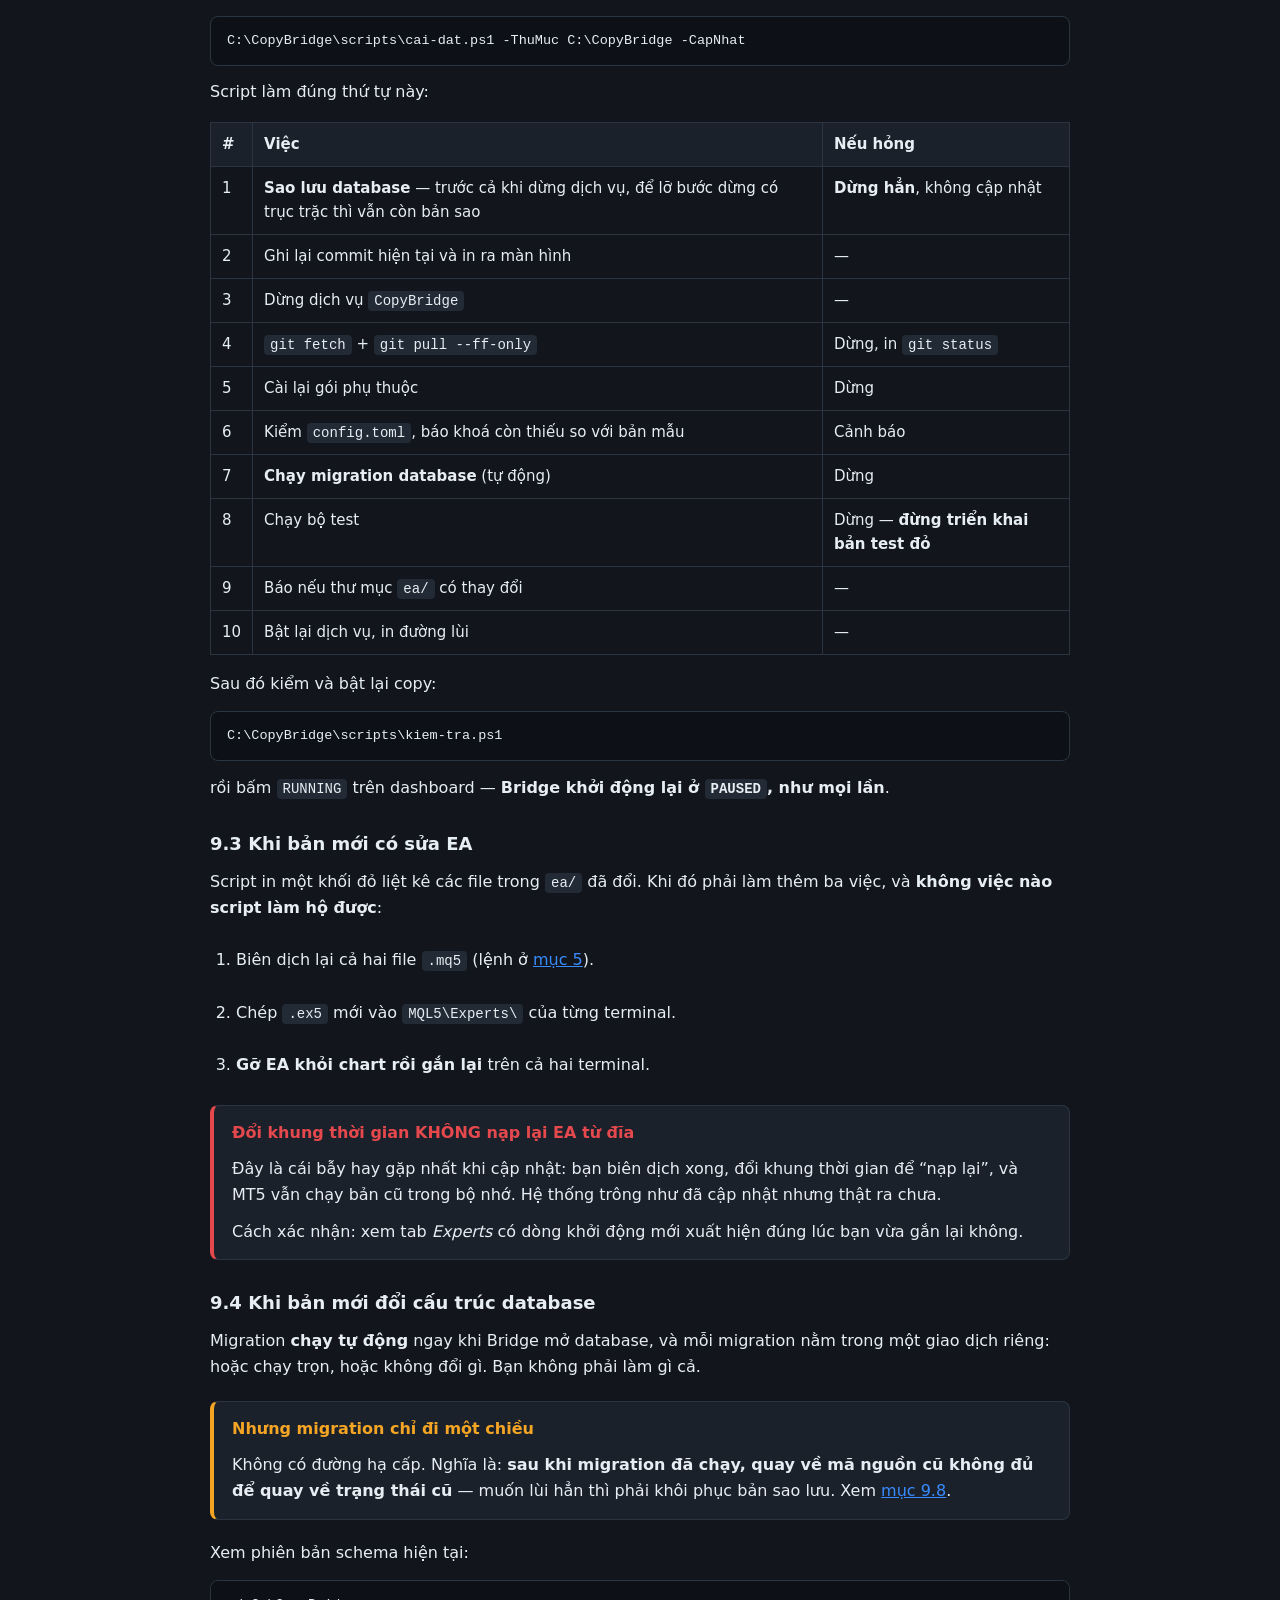
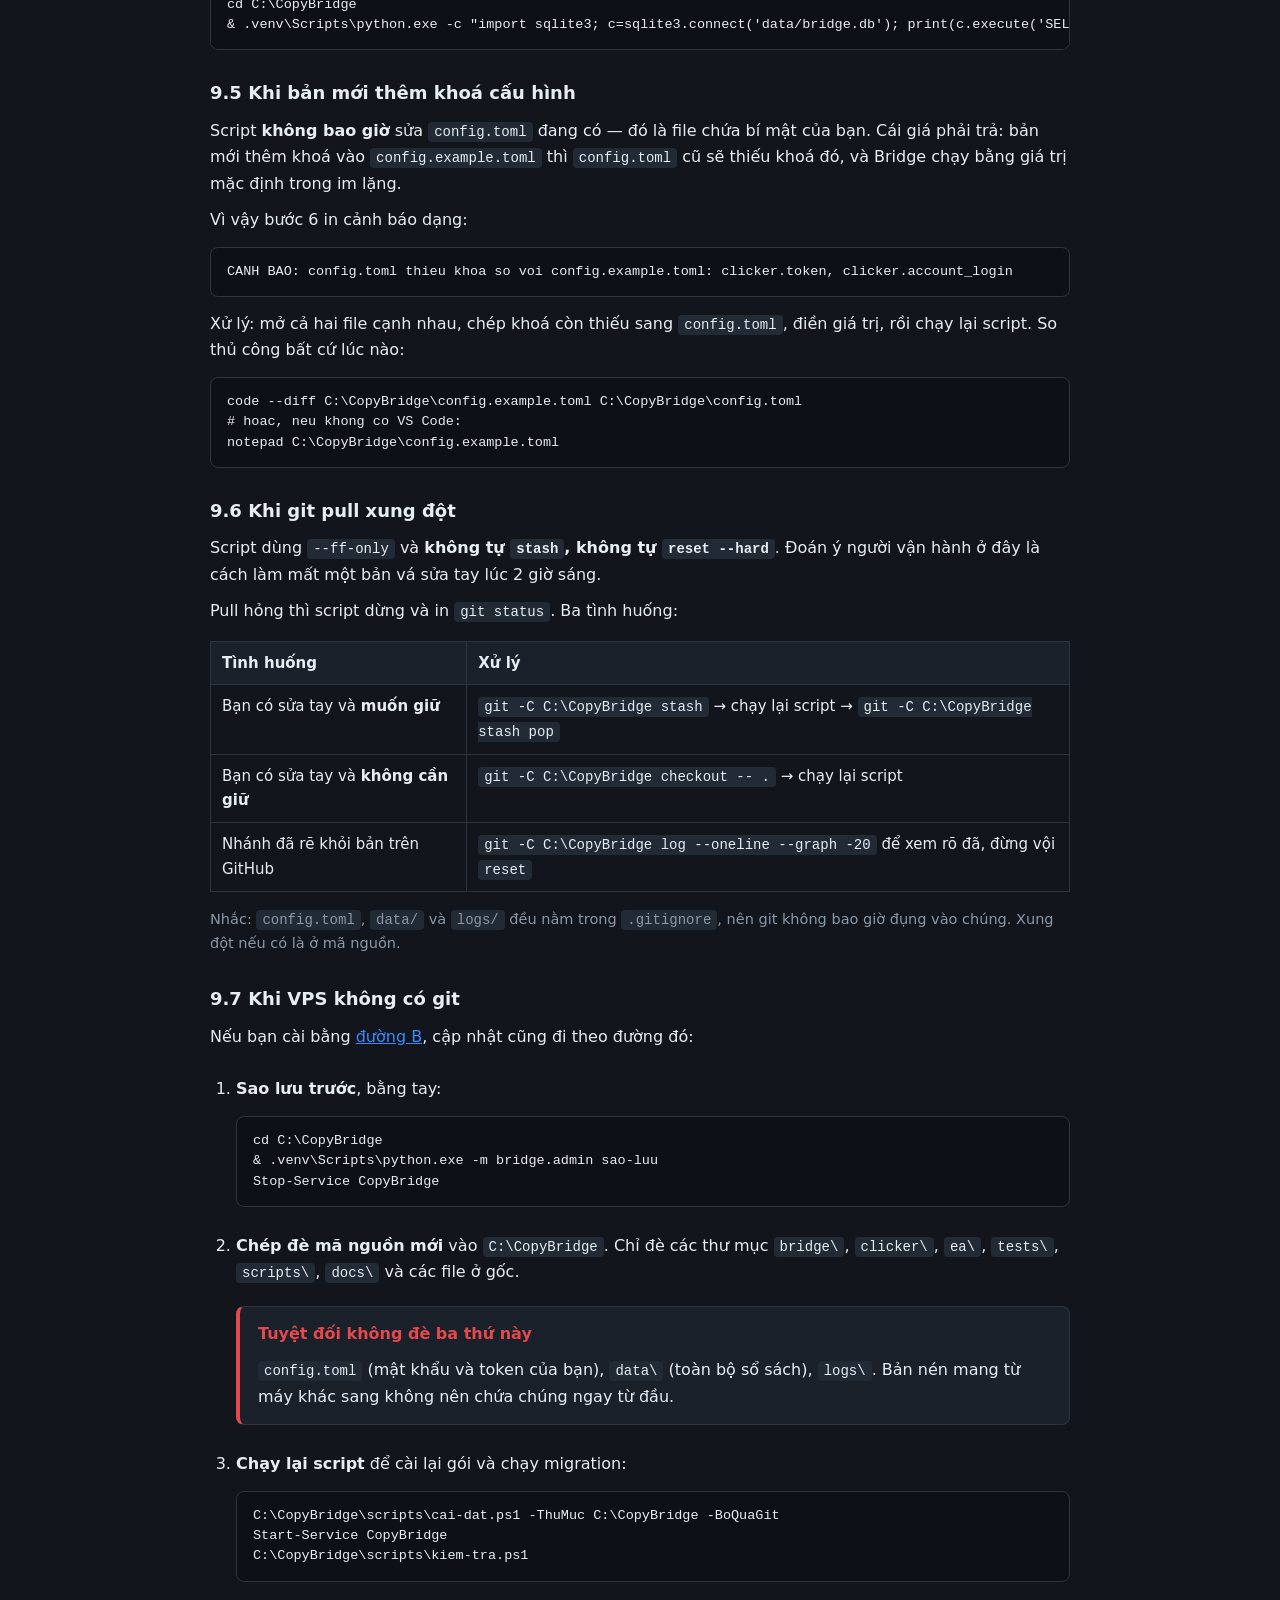
==== commit 6742940d: "docs: muc tro ly noi truoc cach lay gia tri, va sua lenh bi hong Ca hai tai lieu bao nguoi dung "cha" ====
--- a/docs/HUONG-DAN-CUNG-VPS-SCRIPT.html
+++ b/docs/HUONG-DAN-CUNG-VPS-SCRIPT.html
@@ -213,10 +213,17 @@
 
 <!-- =================================================================== -->
 <h3>Trợ lý: một lệnh thay cho cả các mục 3-6</h3>
-<pre><code>C:\CopyBridge\scripts	ro-ly.ps1 -ThuMuc C:\CopyBridge</code></pre>
+<p>Trước khi chạy, mở <strong>một cửa sổ PowerShell khác</strong> và lấy sẵn hai tiêu đề cửa sổ
+MT5 — trợ lý sẽ hỏi số tài khoản và chuỗi tiêu đề, cả hai đều nằm trong đó:</p>
+<pre><code>Get-Process terminal64 | Select-Object Id, MainWindowTitle</code></pre>
+<p>Tiêu đề có dạng <code>538217 - Connext-Demo: Demo Account - Hedge - [XAUUSD,M1]</code> —
+<strong>số tài khoản nằm ngay đầu</strong>. Có sẵn hai dòng đó bên cạnh thì điền một mạch,
+không phải dừng giữa chừng.</p>
+<pre><code>C:\CopyBridge\scripts\tro-ly.ps1 -ThuMuc C:\CopyBridge</code></pre>
 <p>Script dẫn qua đúng thứ tự của bốn mục tiếp theo: tạo agent, <strong>ghi token clicker thẳng
 vào</strong> <code>config.toml</code> (bạn không phải đọc rồi gõ lại một bí mật), tạo dòng client,
-biên dịch EA, chờ EA lên <code>ONLINE</code>, khai báo ánh xạ symbol, đăng ký dịch vụ, rồi chạy
+<strong>đăng ký dịch vụ</strong> (Bridge bắt đầu chạy ở đây), biên dịch EA, chờ EA lên
+<code>ONLINE</code>, khai báo ánh xạ symbol, rồi chạy
 <code>kiem-tra.ps1</code>. Mỗi bước hỏi trước khi làm; bước nào xong rồi thì in <code>BO QUA</code>,
 nên <strong>chạy lại bao nhiêu lần cũng được</strong>.</p>
 
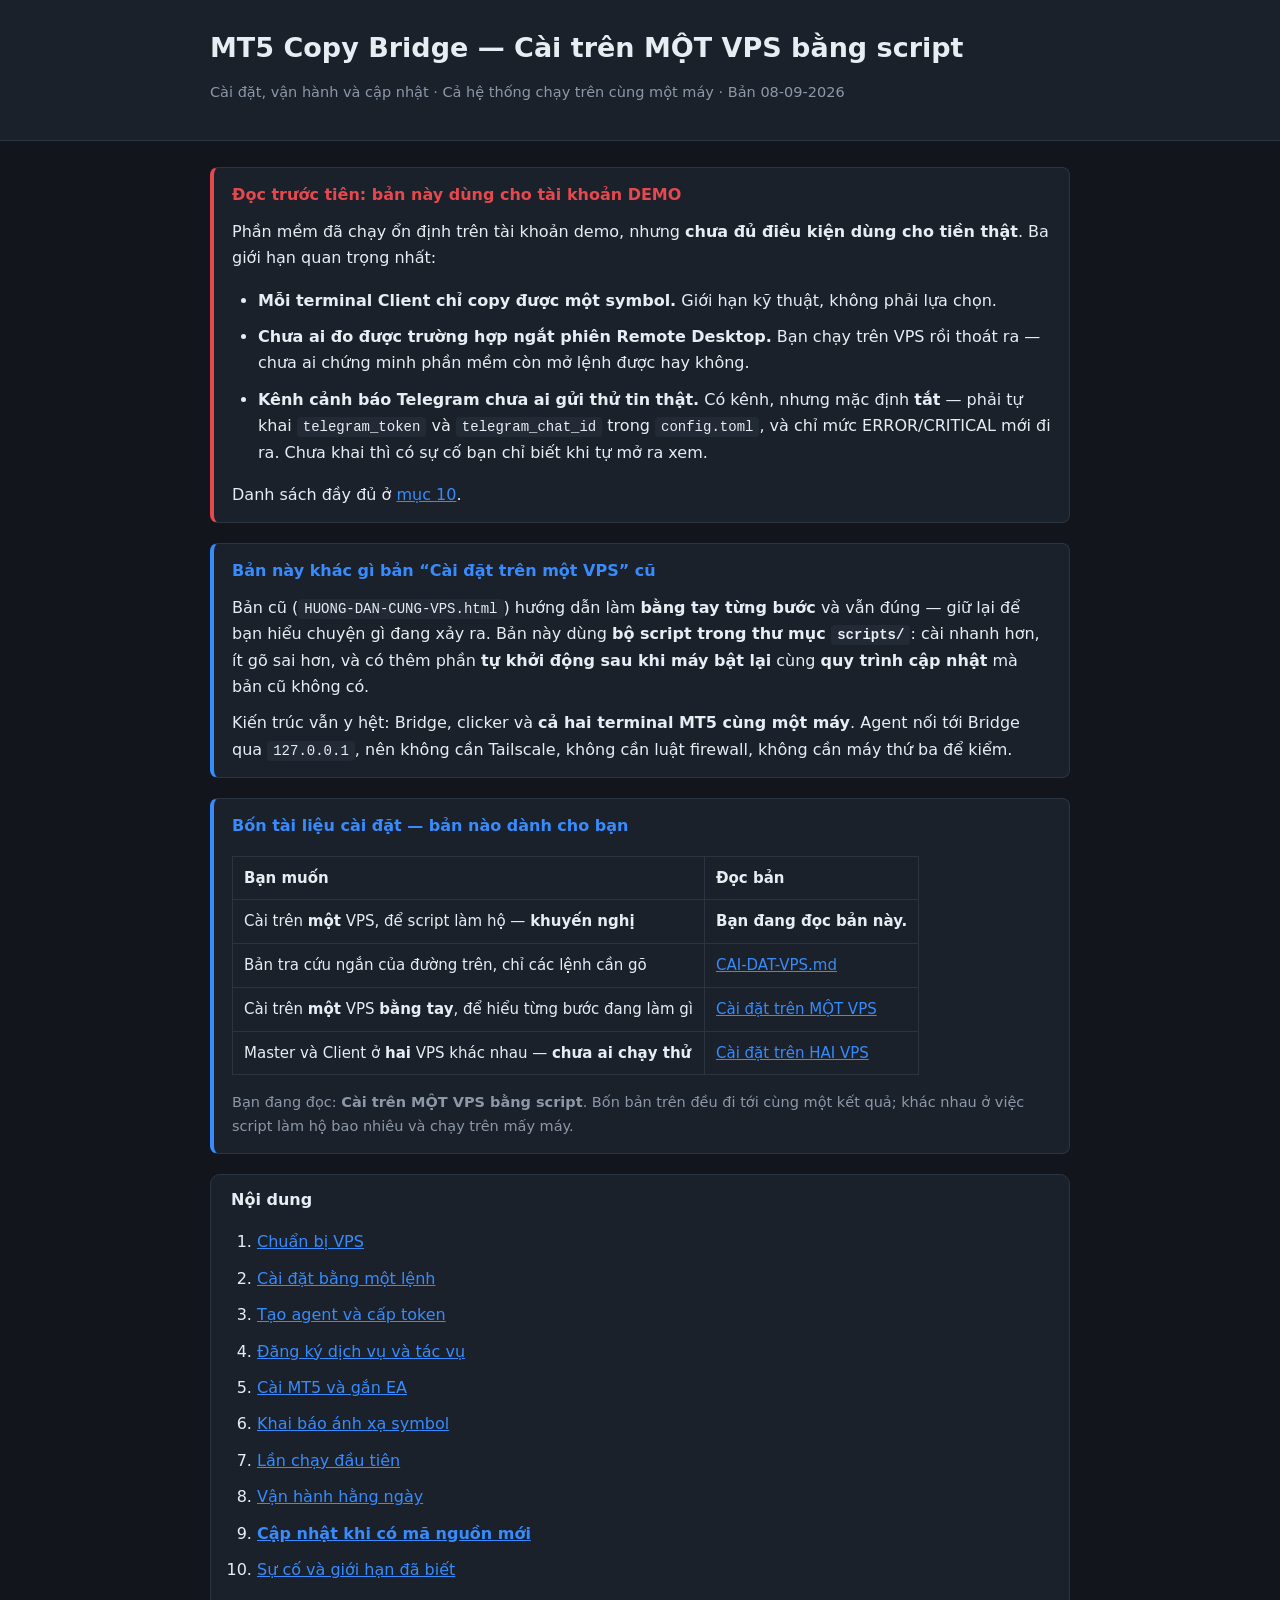
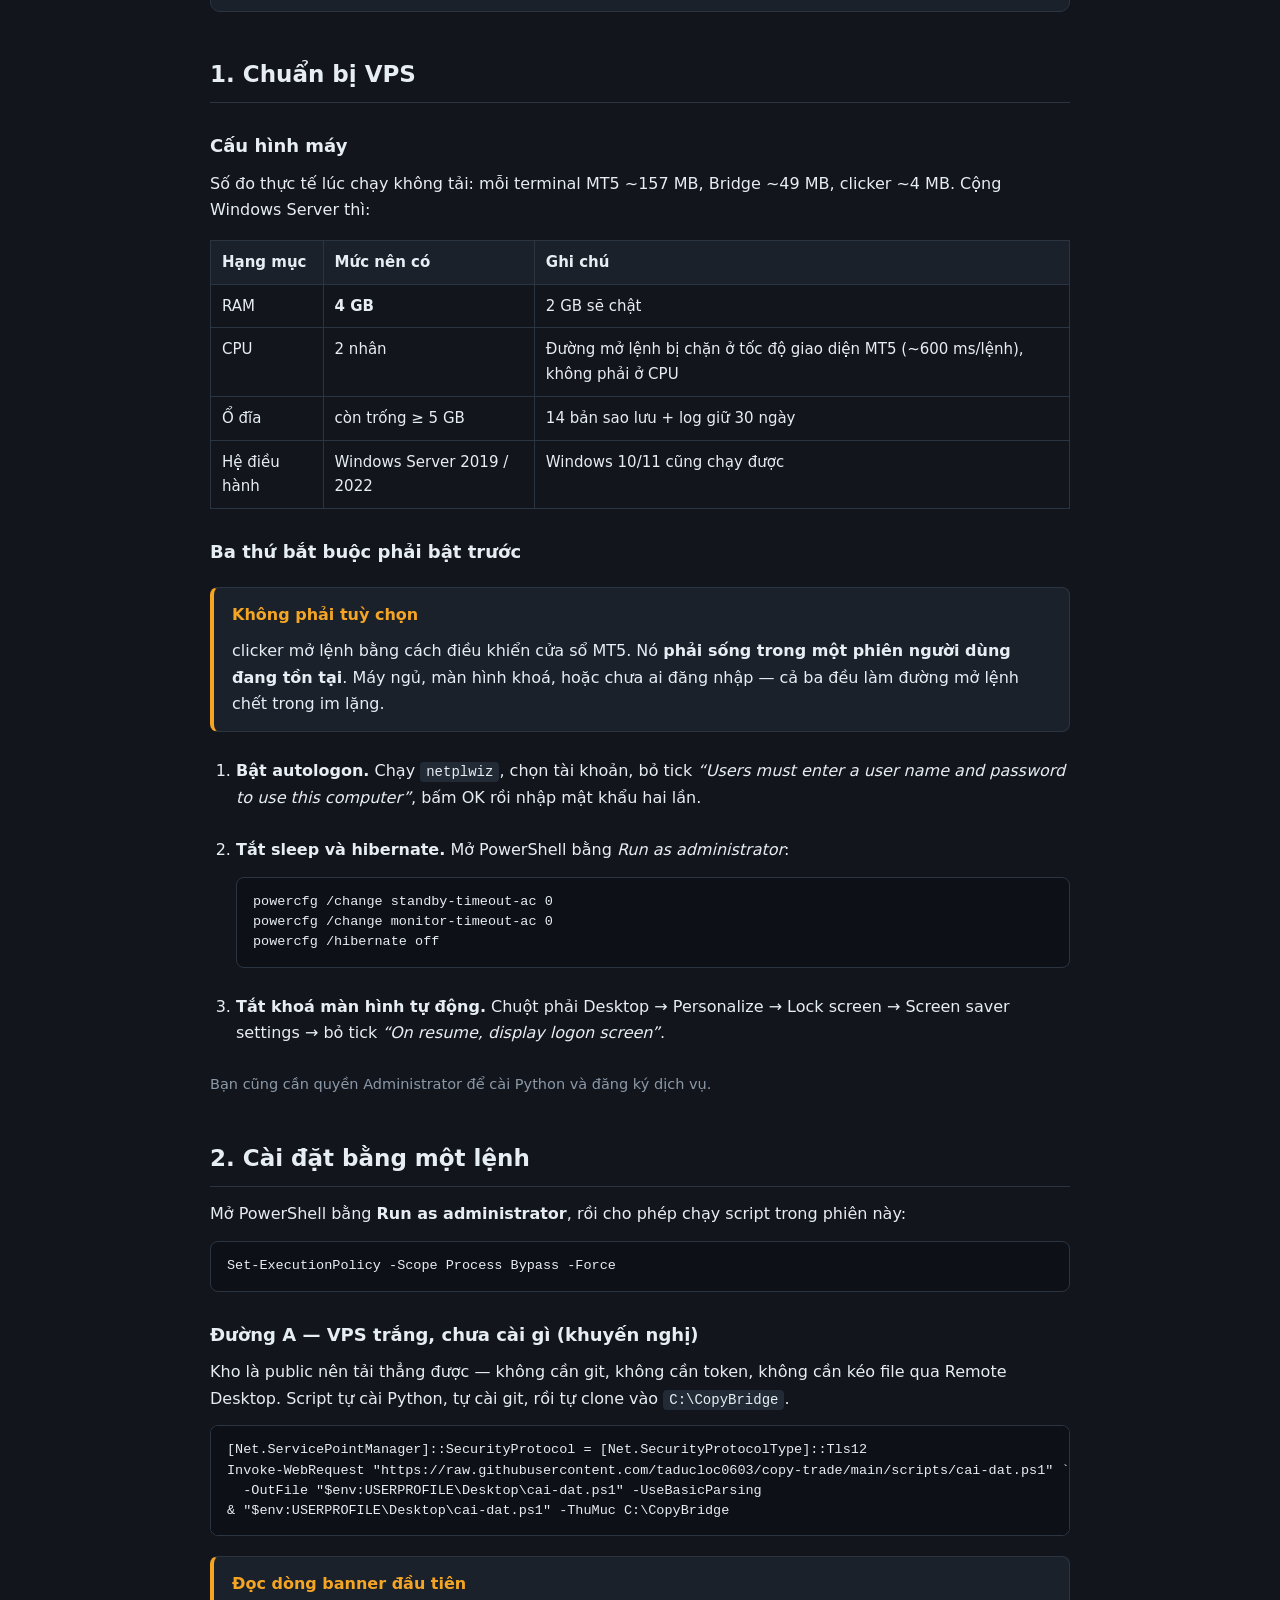
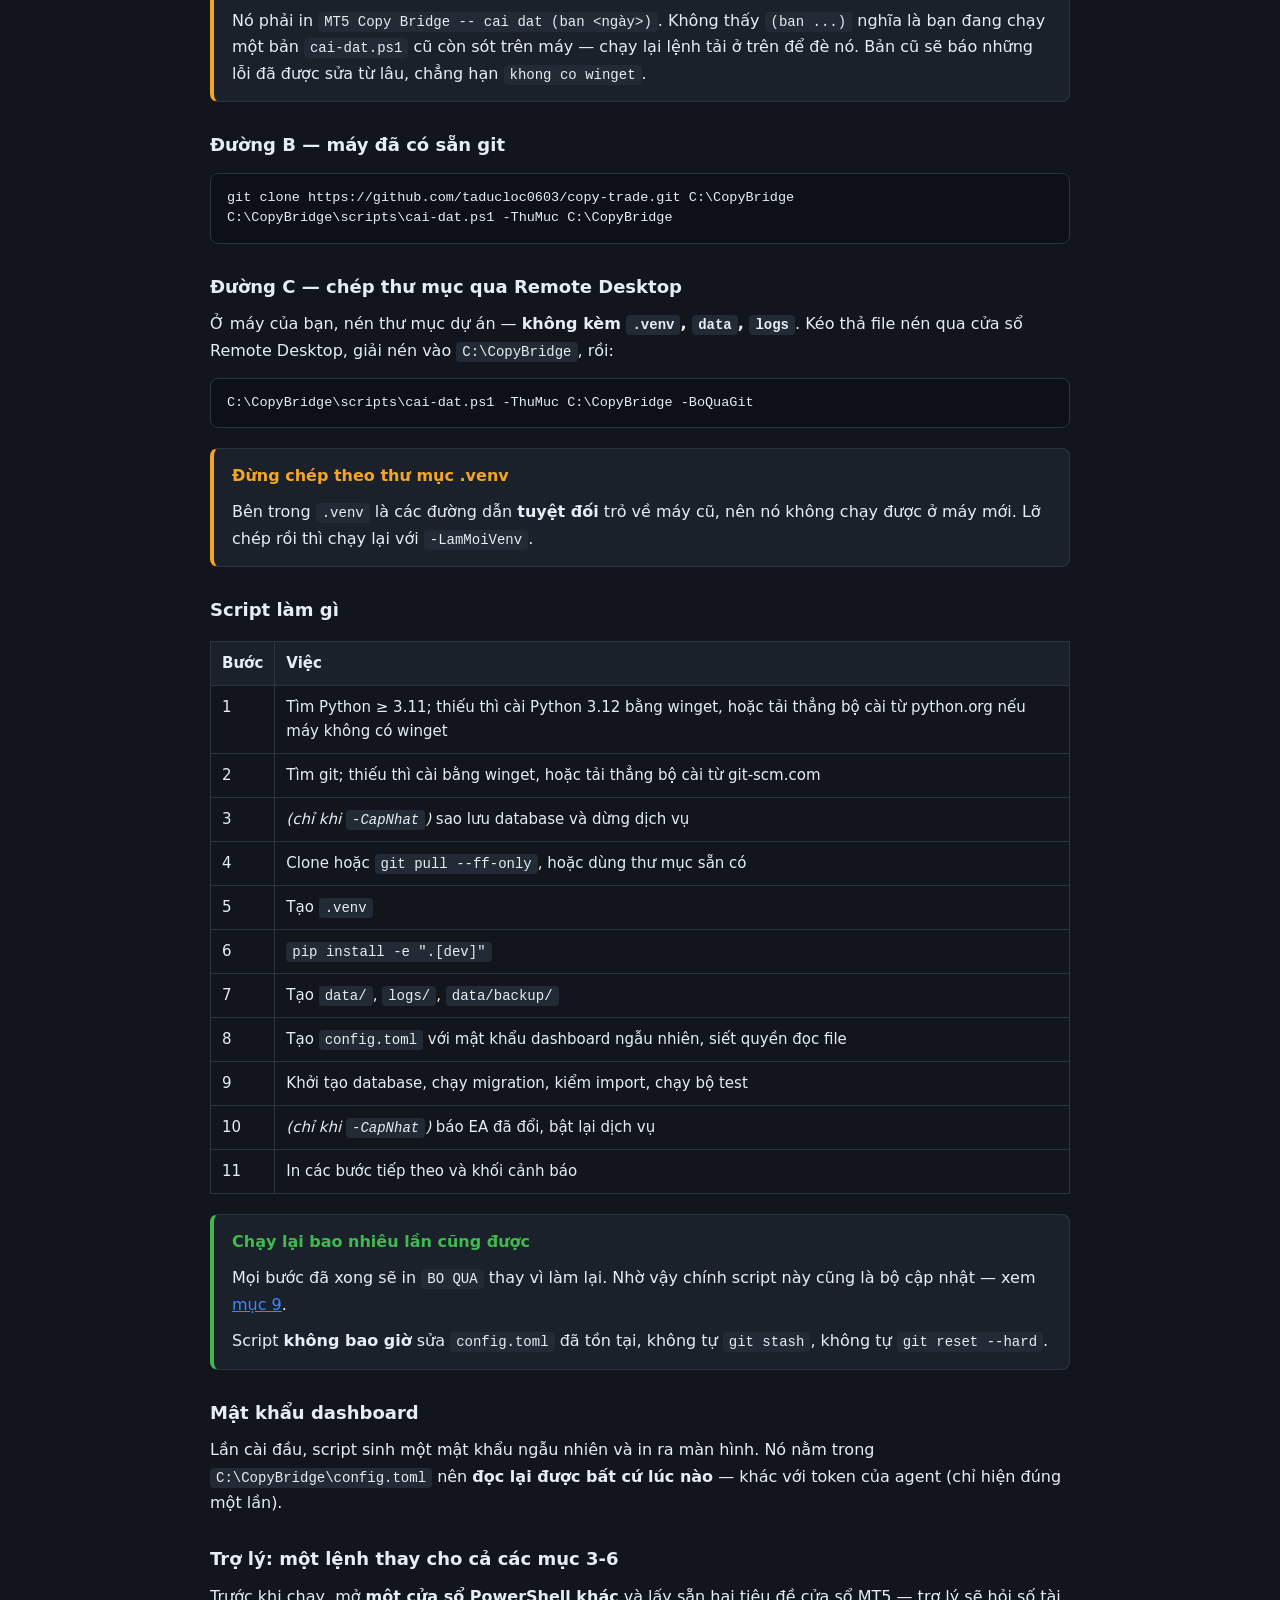
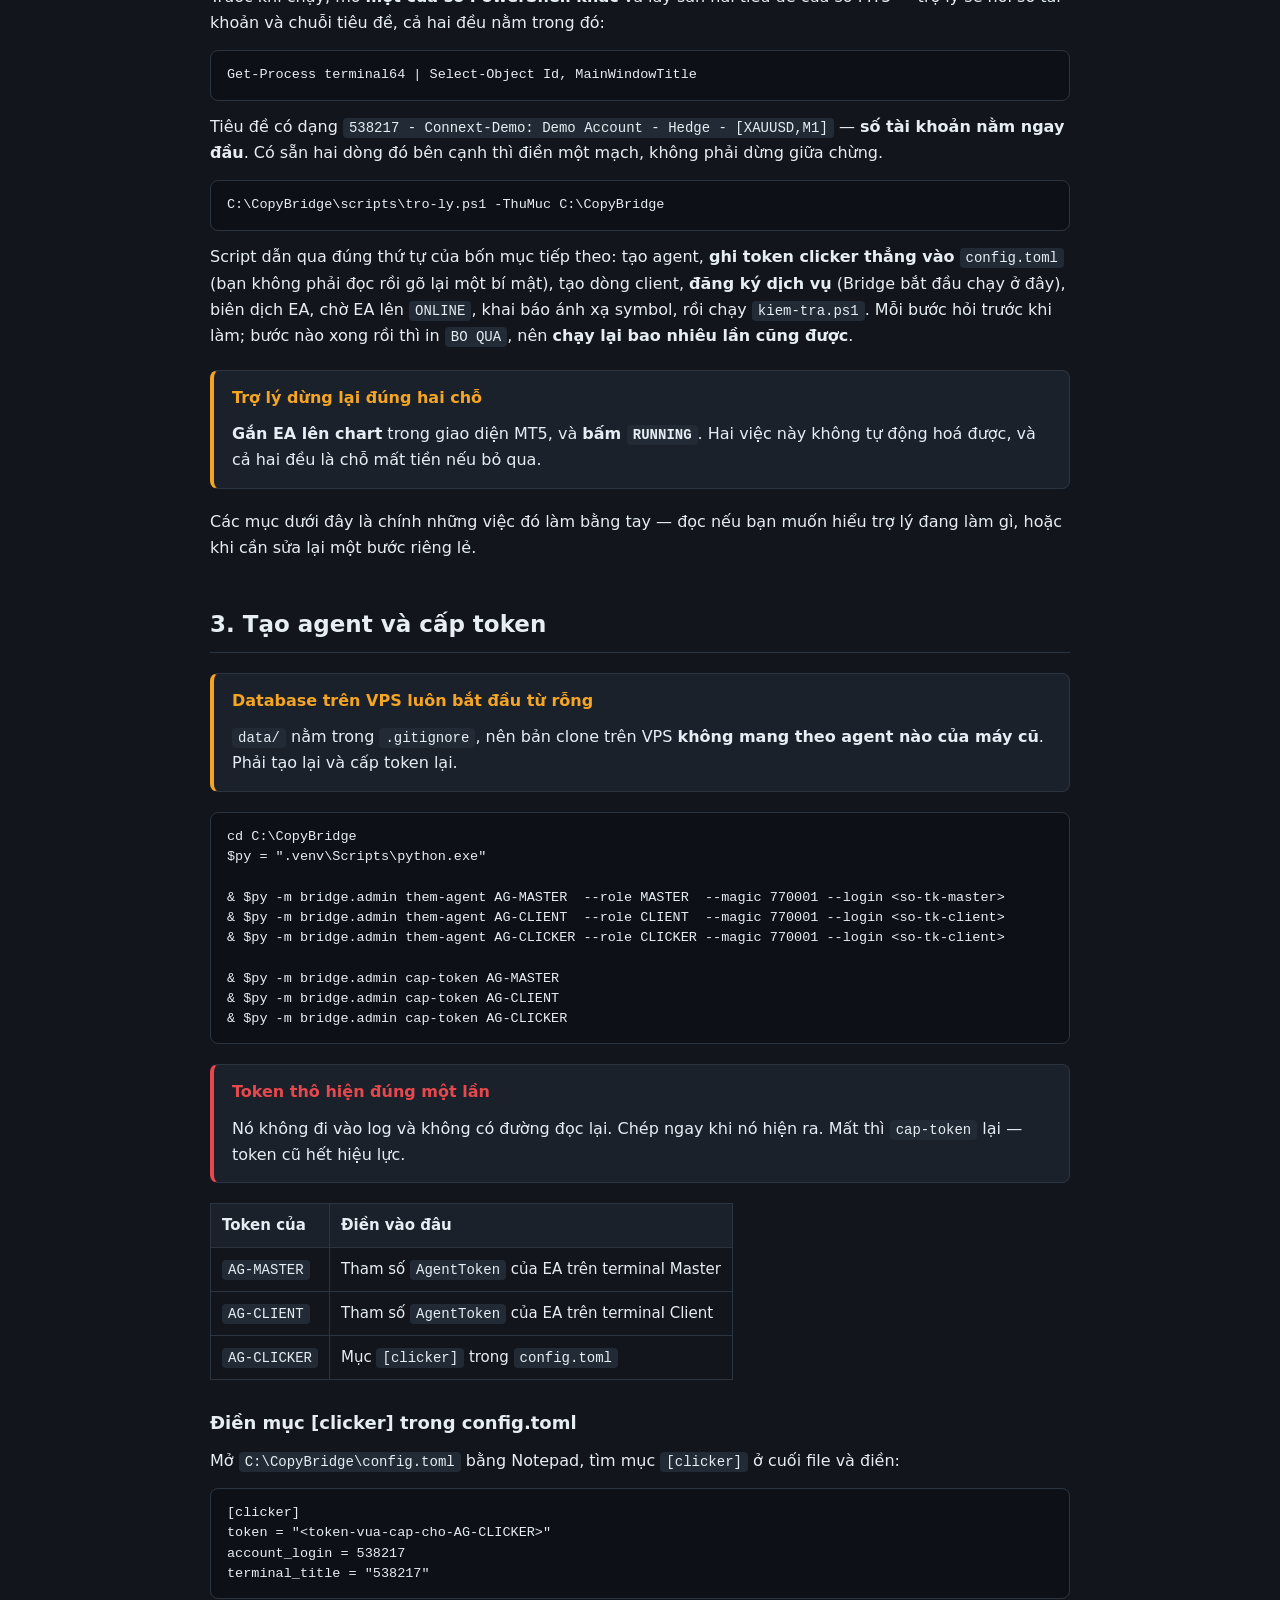
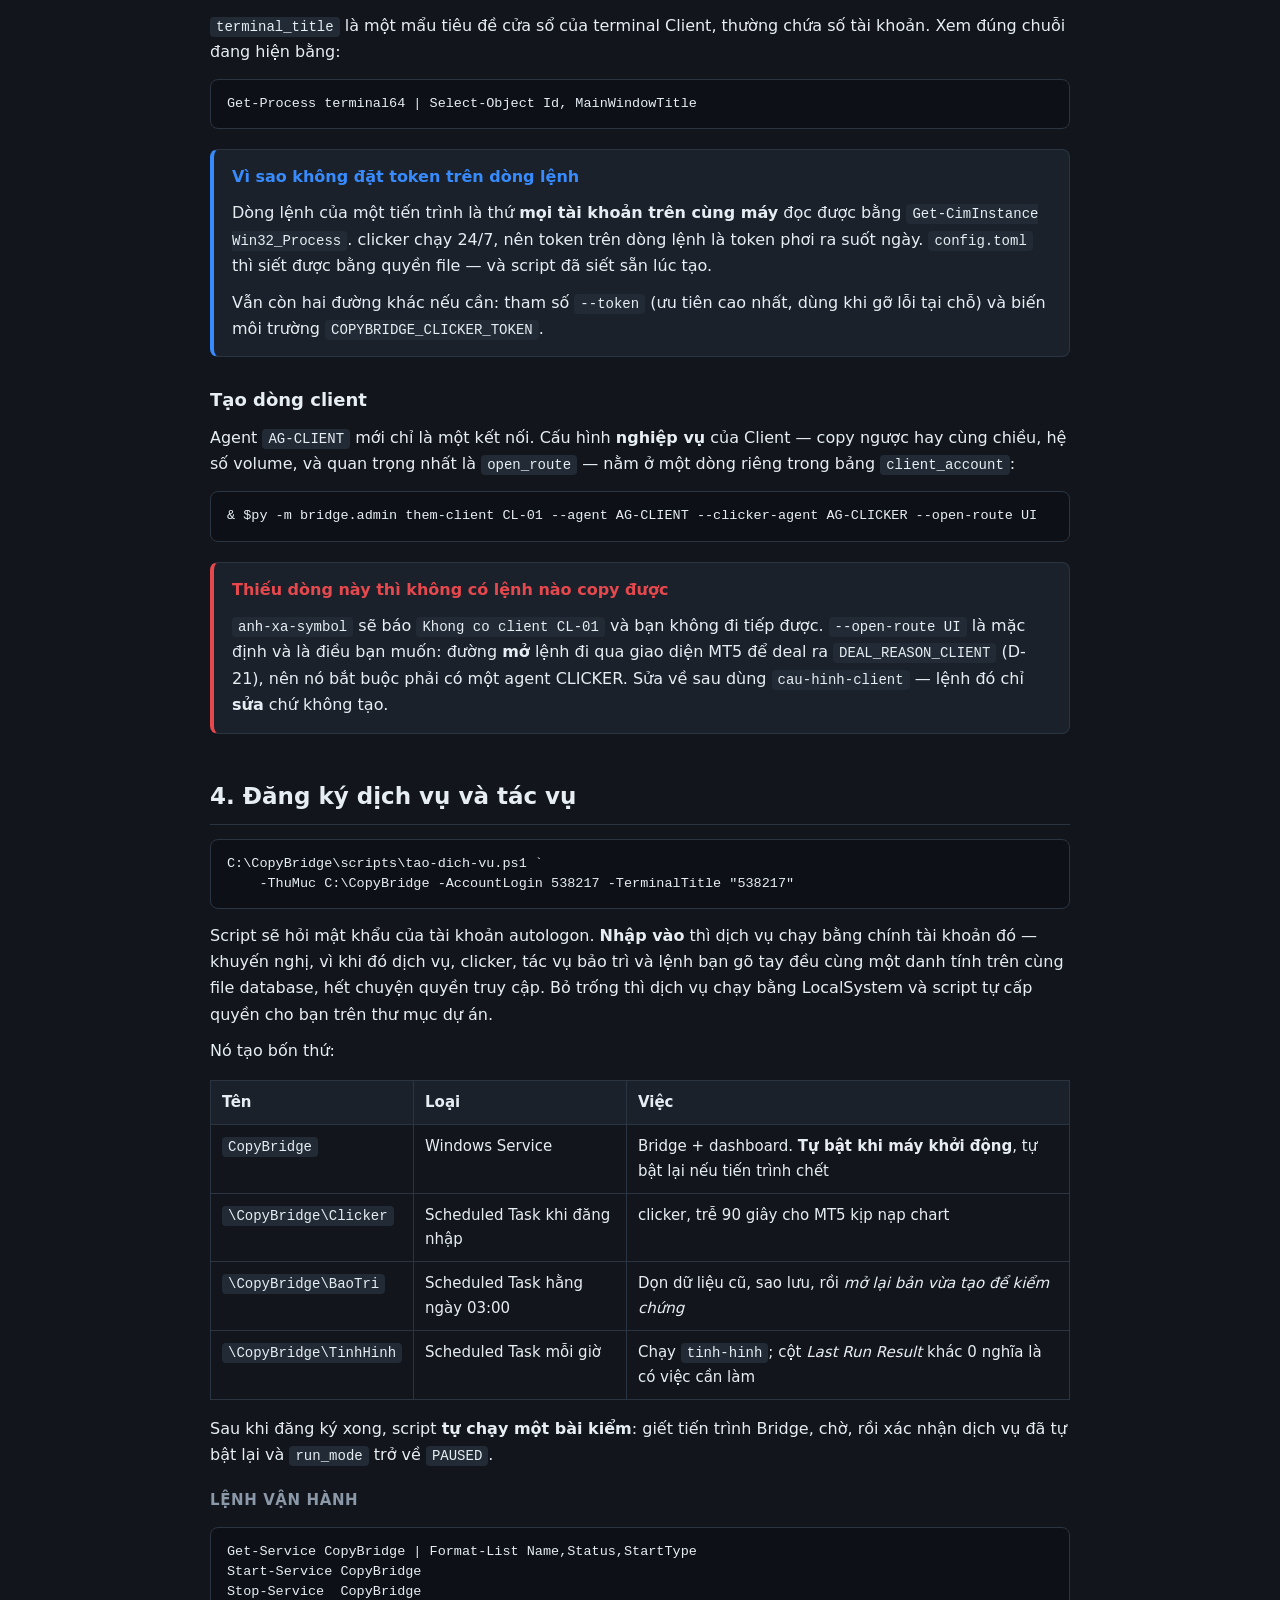
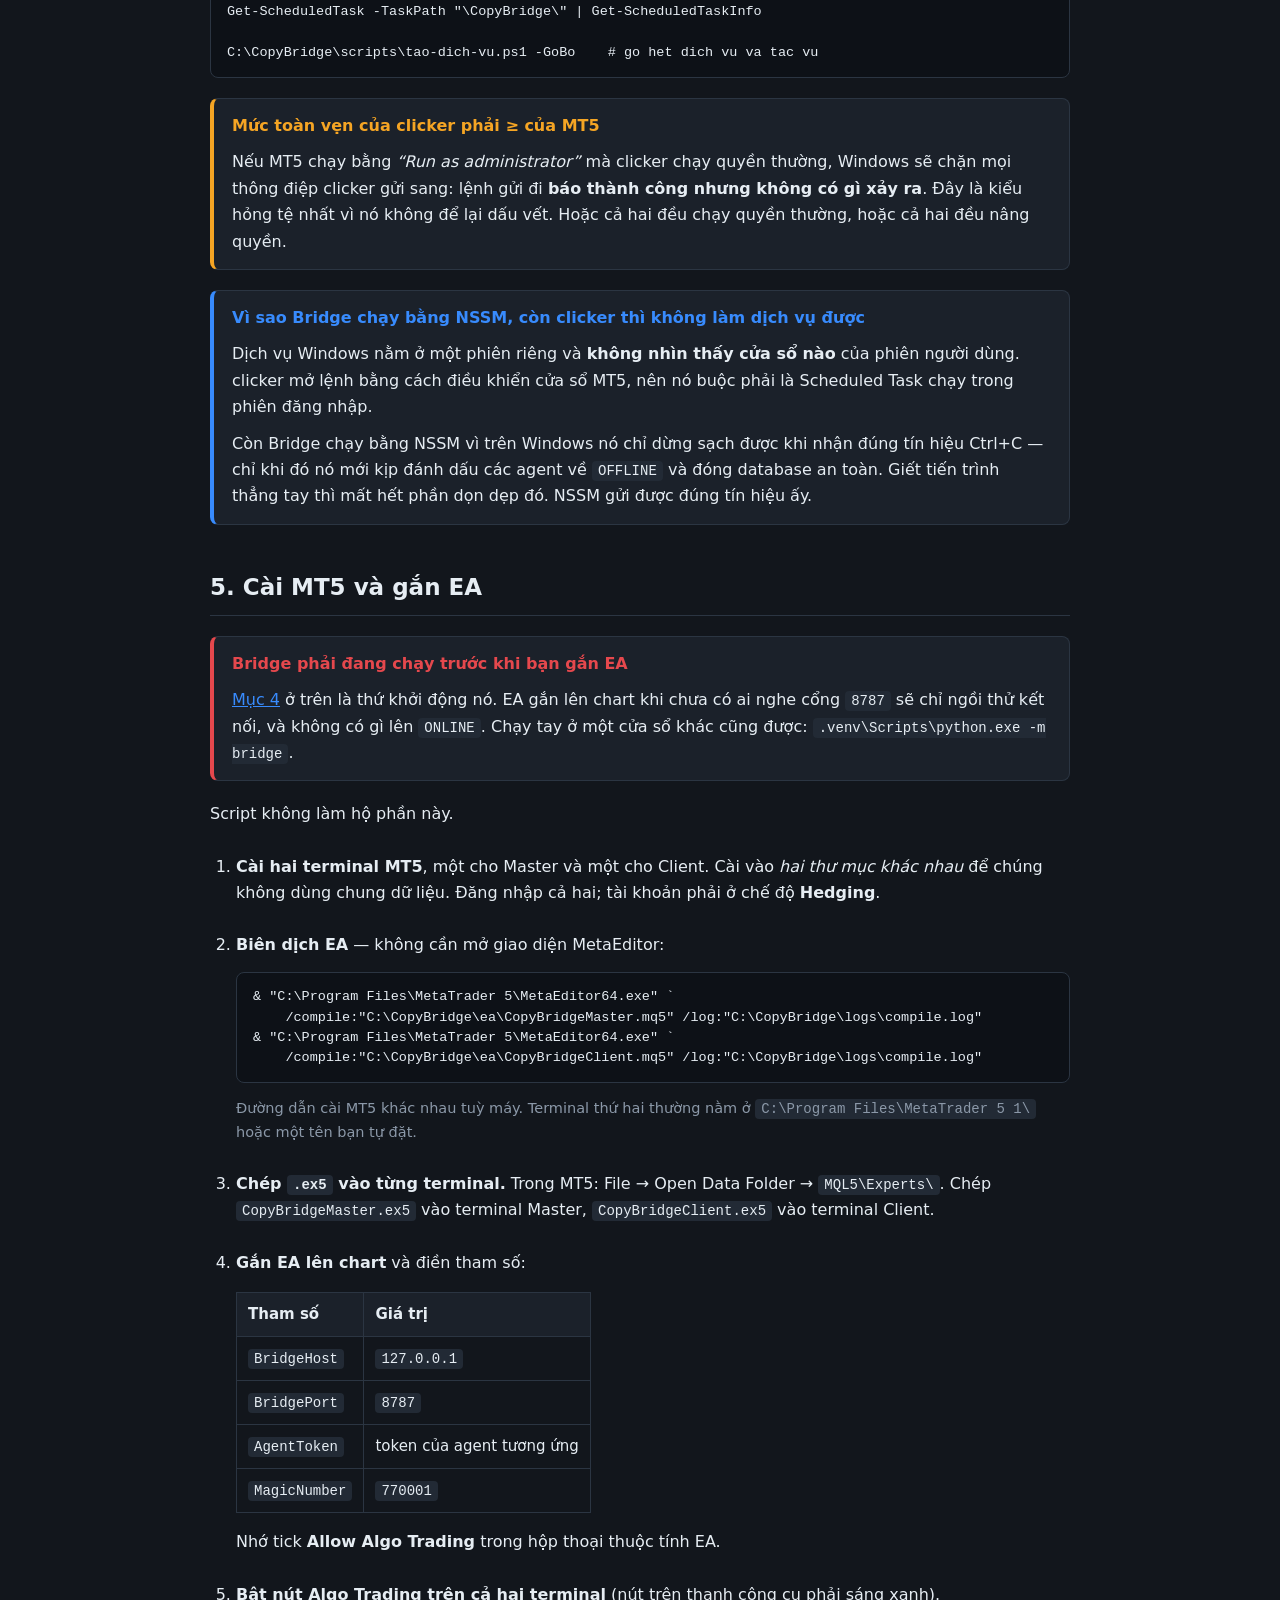
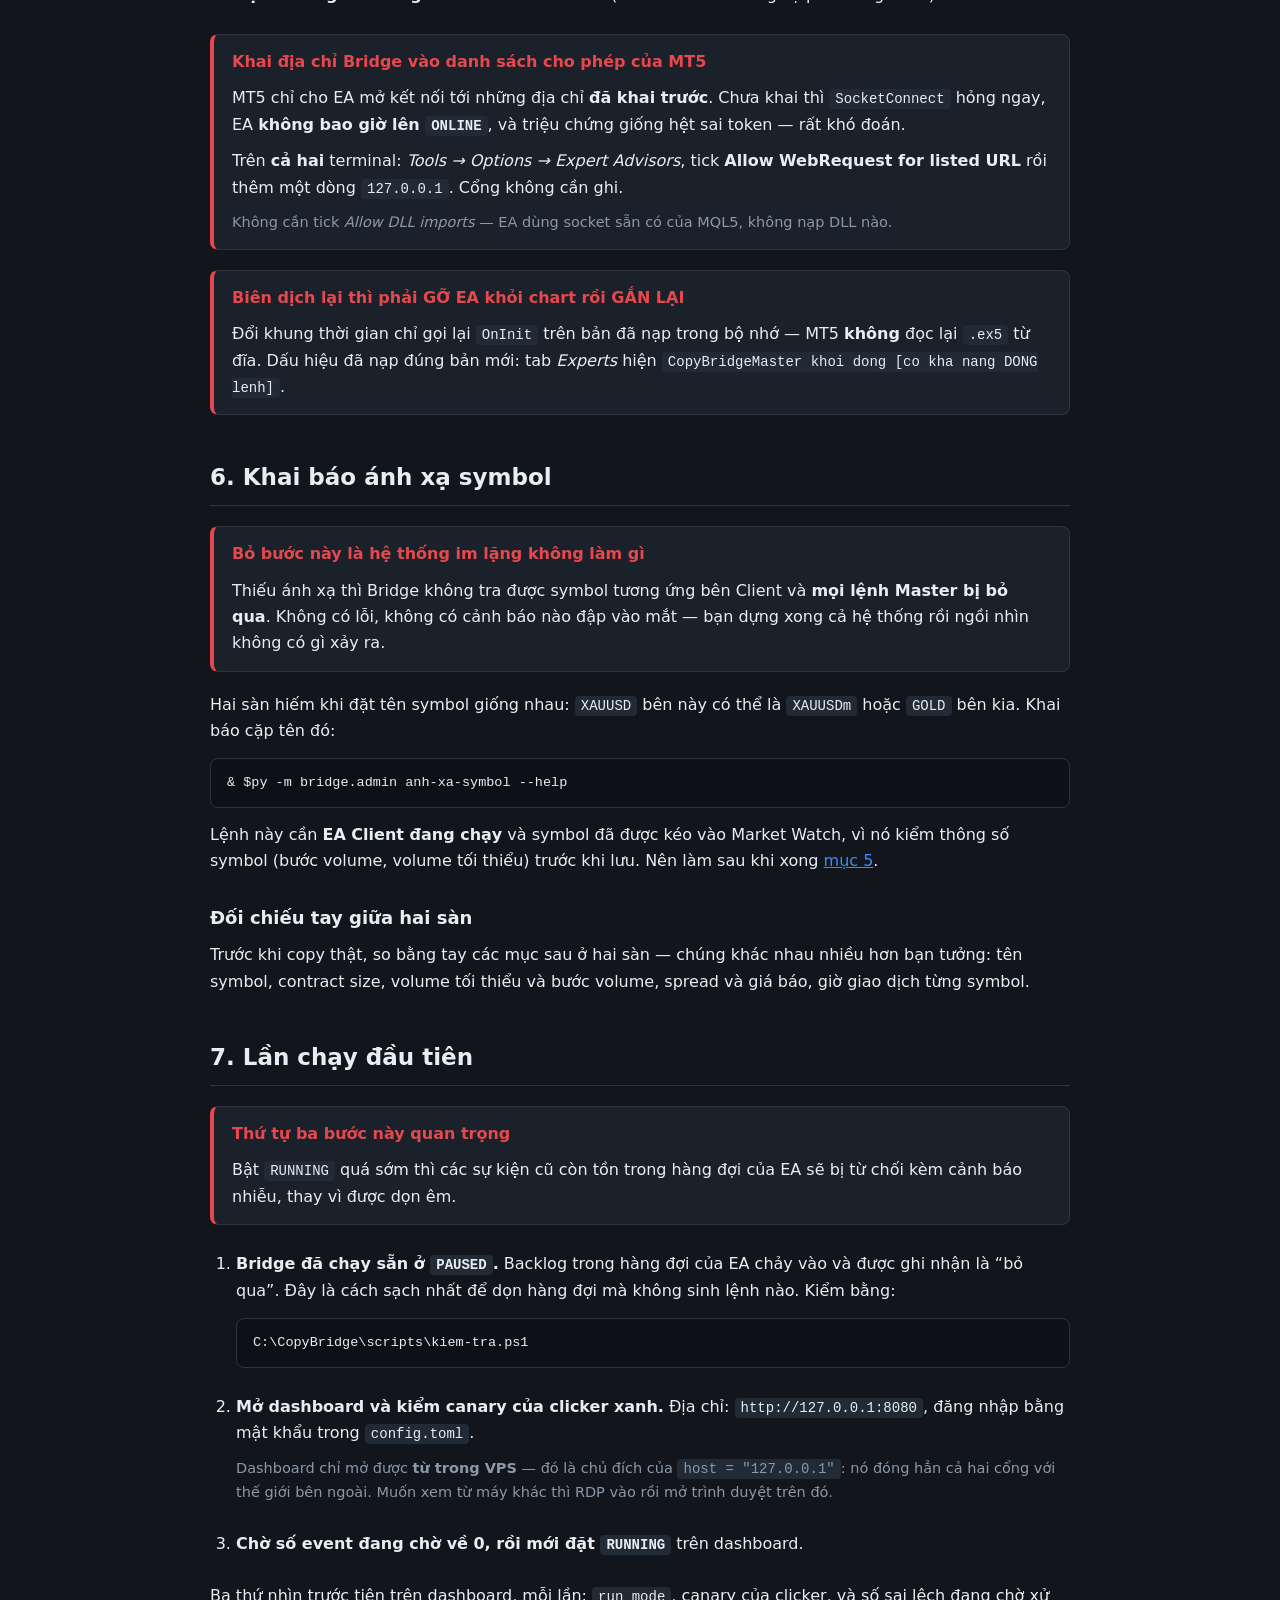
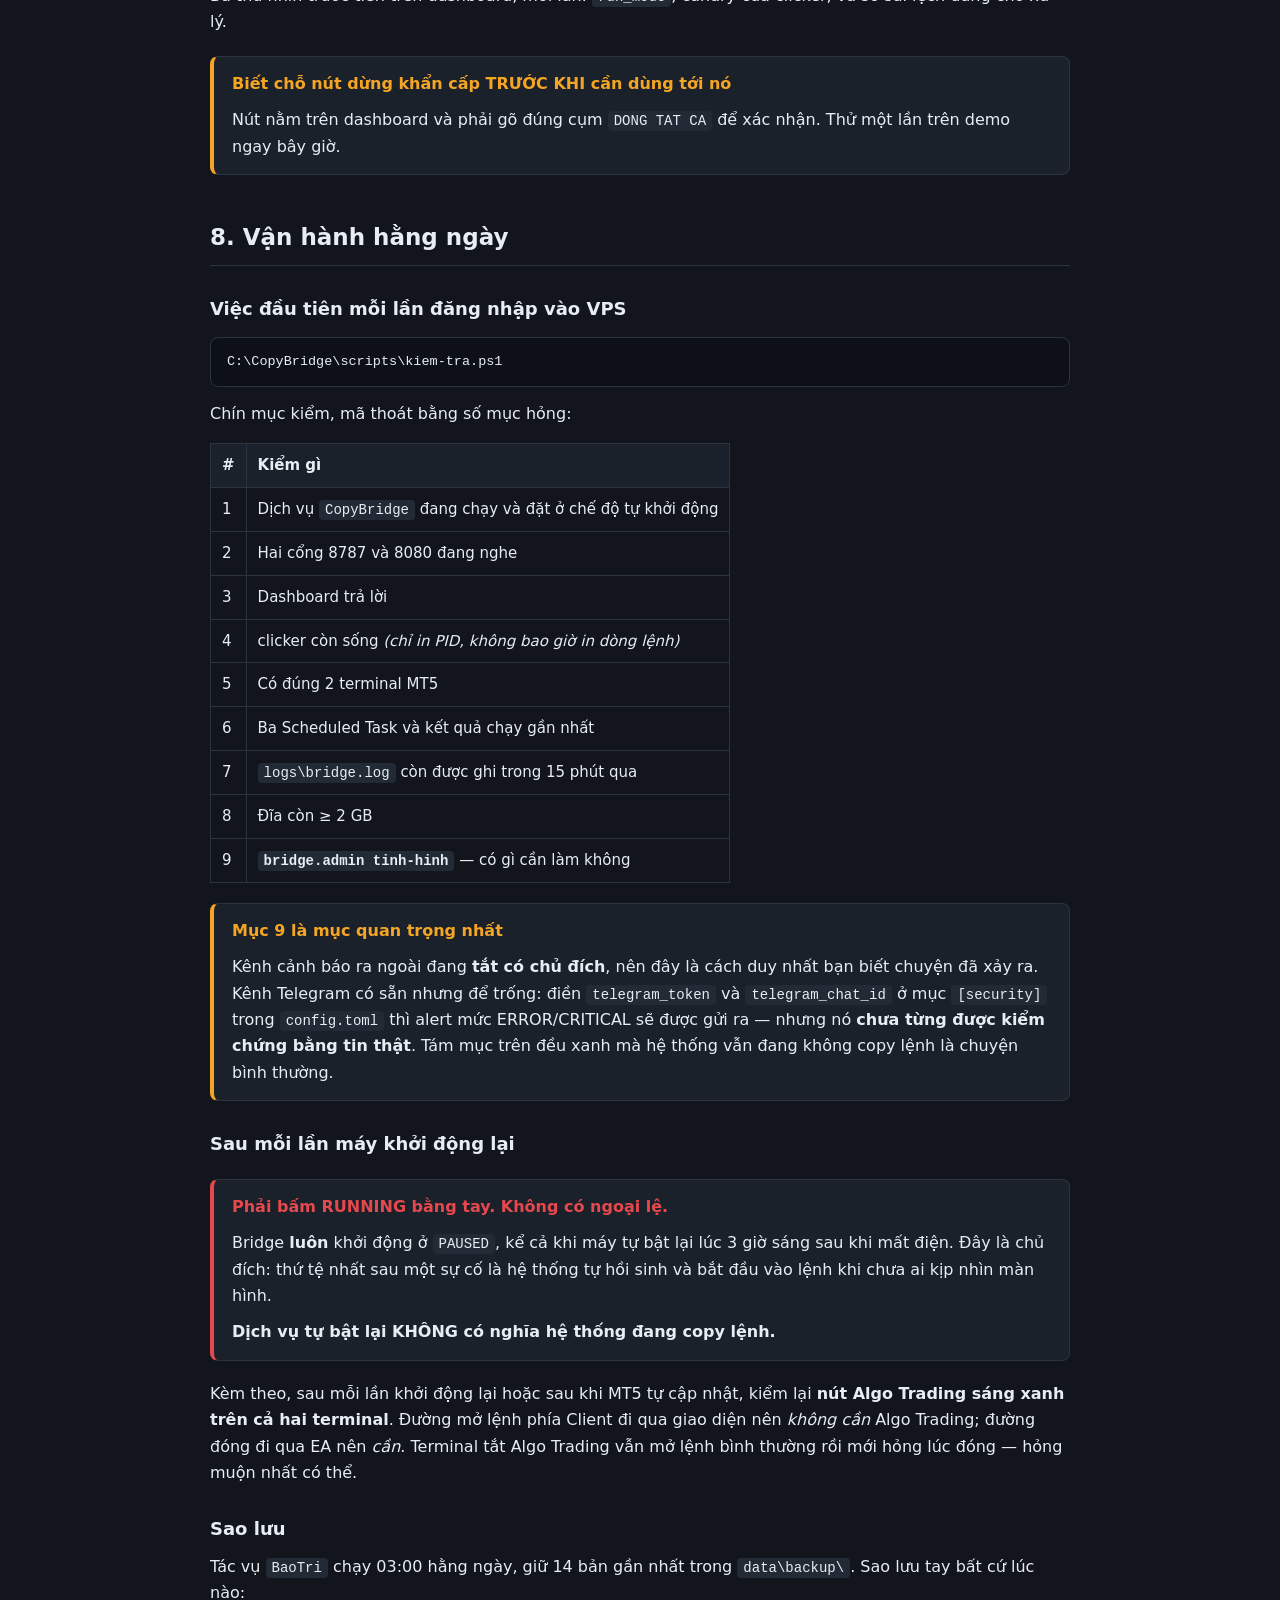
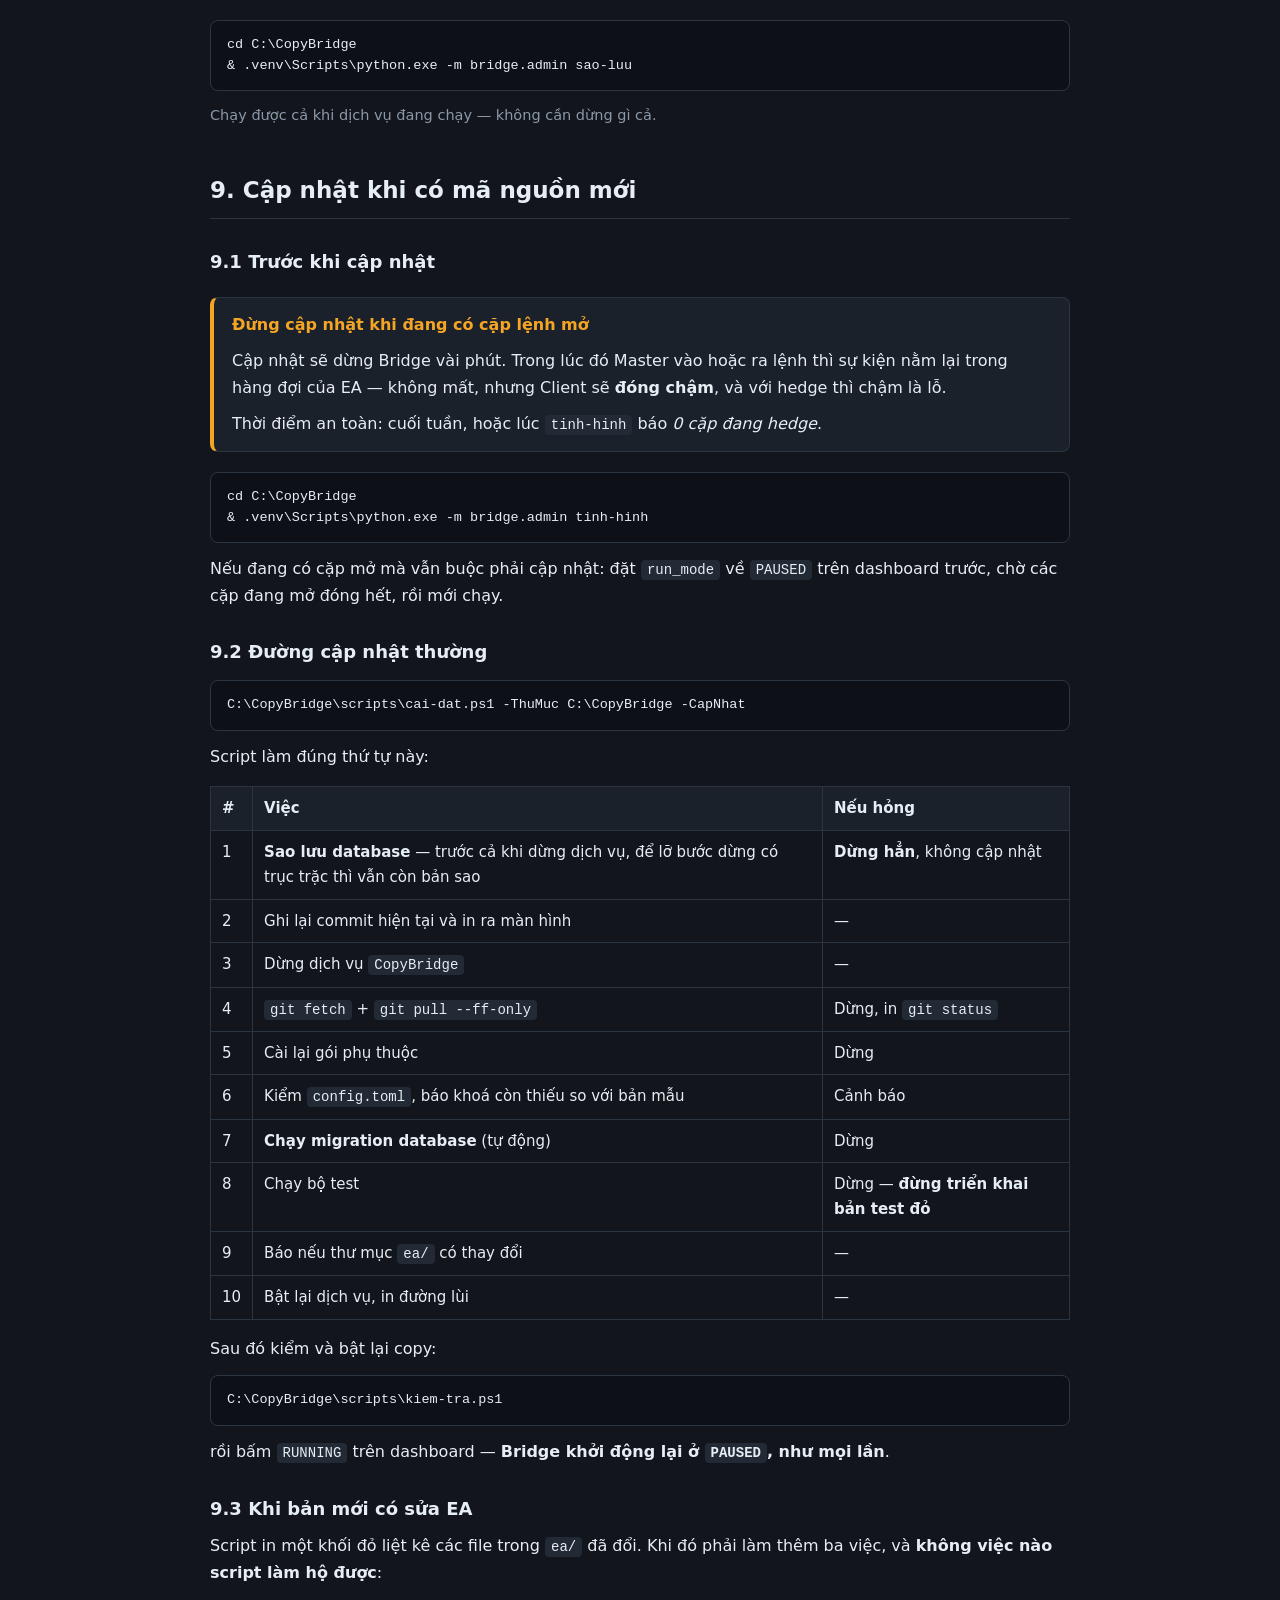
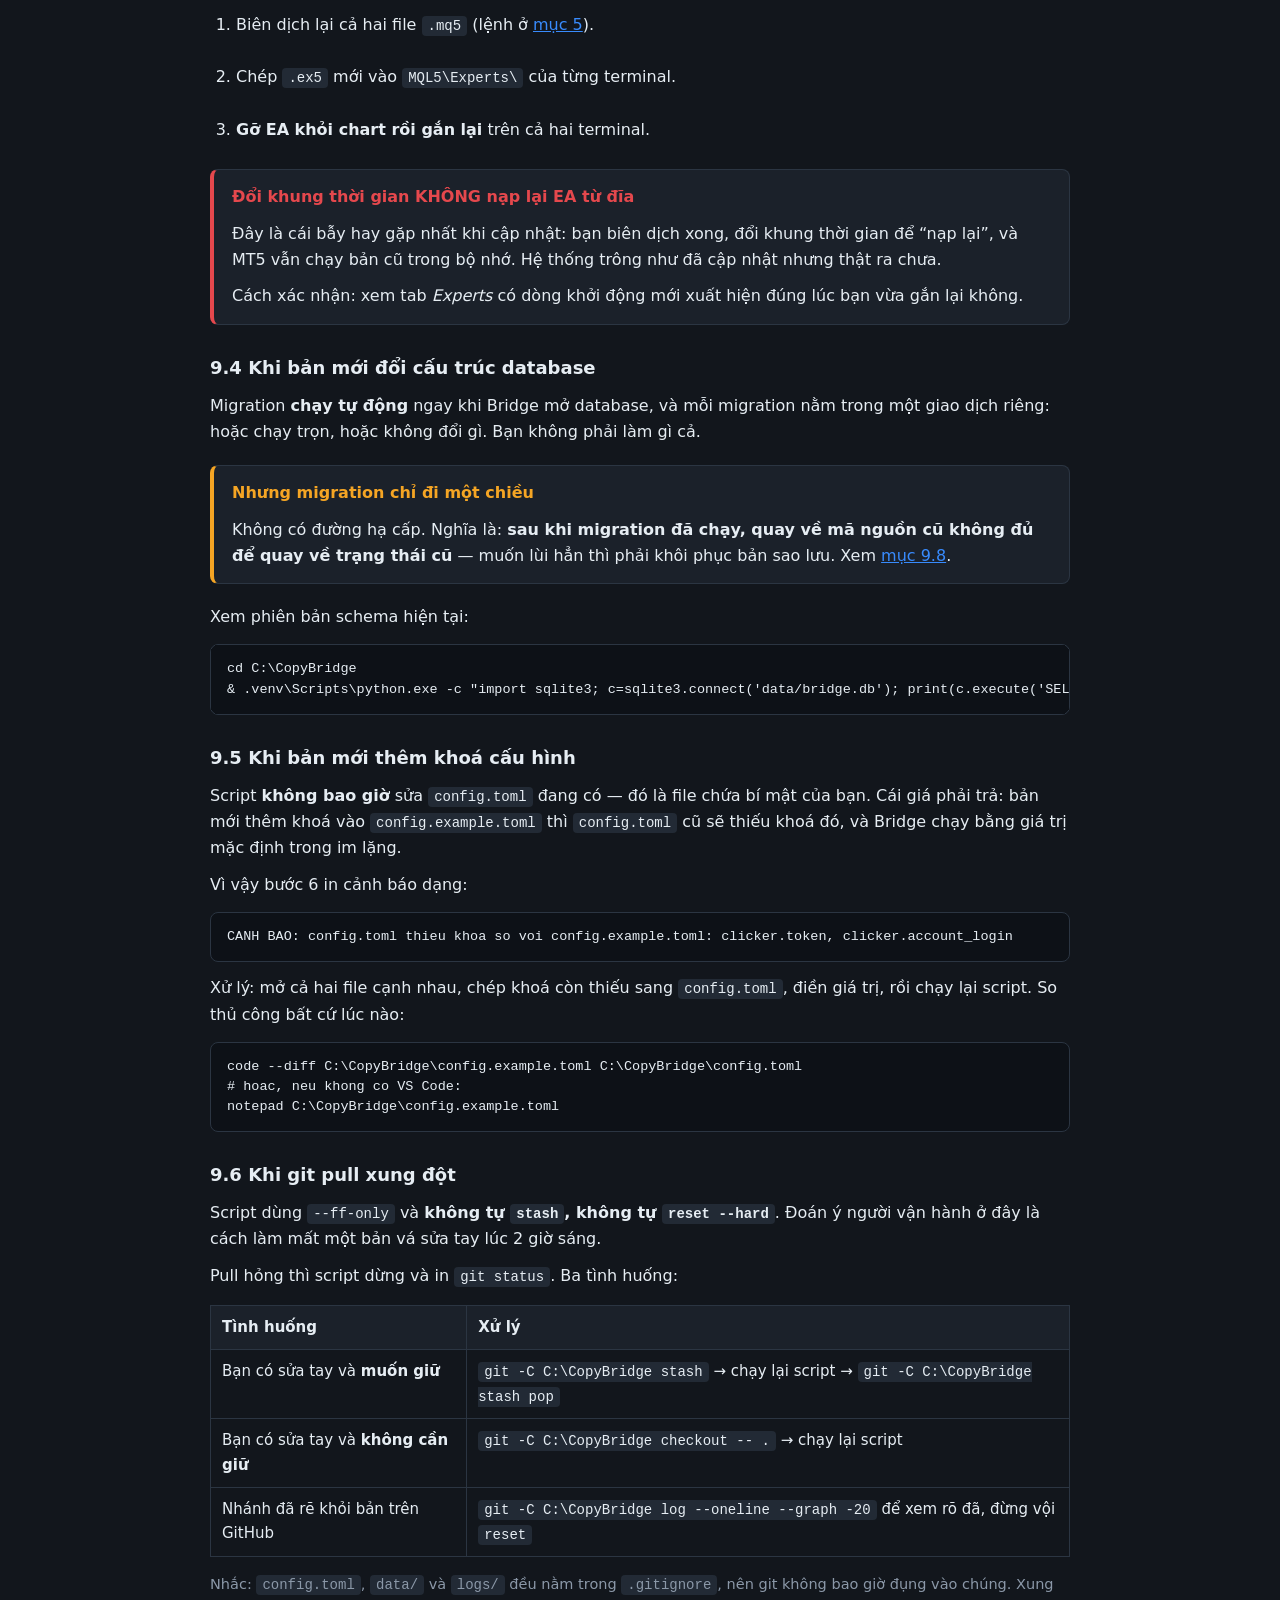
==== commit 562c304e: "docs: bon tai lieu cai dat het mo coi, va hai ban cu het huong dan sai HUONG-DAN-CUNG-VPS.html va HU" ====
--- a/docs/HUONG-DAN-CUNG-VPS-SCRIPT.html
+++ b/docs/HUONG-DAN-CUNG-VPS-SCRIPT.html
@@ -60,7 +60,7 @@
 <body>
 <header><div class="bao">
   <h1>MT5 Copy Bridge — Cài trên MỘT VPS bằng script</h1>
-  <p class="ghi-chu">Cài đặt, vận hành và cập nhật · Cả hệ thống chạy trên cùng một máy · Bản 07-09-2026</p>
+  <p class="ghi-chu">Cài đặt, vận hành và cập nhật · Cả hệ thống chạy trên cùng một máy · Bản 08-09-2026</p>
 </div></header>
 <div class="bao">
 
@@ -73,8 +73,10 @@
       phải lựa chọn.</li>
     <li><strong>Chưa ai đo được trường hợp ngắt phiên Remote Desktop.</strong> Bạn chạy trên VPS
       rồi thoát ra — chưa ai chứng minh phần mềm còn mở lệnh được hay không.</li>
-    <li><strong>Không có cảnh báo gửi ra ngoài.</strong> Có sự cố thì bạn chỉ biết khi tự mở ra
-      xem.</li>
+    <li><strong>Kênh cảnh báo Telegram chưa ai gửi thử tin thật.</strong> Có kênh, nhưng mặc
+      định <strong>tắt</strong> — phải tự khai <code>telegram_token</code> và
+      <code>telegram_chat_id</code> trong <code>config.toml</code>, và chỉ mức ERROR/CRITICAL
+      mới đi ra. Chưa khai thì có sự cố bạn chỉ biết khi tự mở ra xem.</li>
   </ul>
   <p>Danh sách đầy đủ ở <a href="#gioi-han">mục 10</a>.</p>
 </div>
@@ -89,6 +91,18 @@
   <p>Kiến trúc vẫn y hệt: Bridge, clicker và <strong>cả hai terminal MT5 cùng một máy</strong>.
   Agent nối tới Bridge qua <code>127.0.0.1</code>, nên không cần Tailscale, không cần luật firewall,
   không cần máy thứ ba để kiểm.</p>
+</div>
+
+<div class="hop lam" id="chon-ban">
+  <span class="nhan">Bốn tài liệu cài đặt — bản nào dành cho bạn</span>
+  <table>
+    <tr><th>Bạn muốn</th><th>Đọc bản</th></tr>
+    <tr><td>Cài trên <strong>một</strong> VPS, để script làm hộ — <strong>khuyến nghị</strong></td><td><strong>Bạn đang đọc bản này.</strong></td></tr>
+    <tr><td>Bản tra cứu ngắn của đường trên, chỉ các lệnh cần gõ</td><td><a href="CAI-DAT-VPS.md">CAI-DAT-VPS.md</a></td></tr>
+    <tr><td>Cài trên <strong>một</strong> VPS <strong>bằng tay</strong>, để hiểu từng bước đang làm gì</td><td><a href="HUONG-DAN-CUNG-VPS.html">Cài đặt trên MỘT VPS</a></td></tr>
+    <tr><td>Master và Client ở <strong>hai</strong> VPS khác nhau — <strong>chưa ai chạy thử</strong></td><td><a href="HUONG-DAN-KHAC-VPS.html">Cài đặt trên HAI VPS</a></td></tr>
+  </table>
+  <p class="ghi-chu">Bạn đang đọc: <strong>Cài trên MỘT VPS bằng script</strong>. Bốn bản trên đều đi tới cùng một kết quả; khác nhau ở việc script làm hộ bao nhiêu và chạy trên mấy máy.</p>
 </div>
 
 <div class="muc-luc">
@@ -401,6 +415,17 @@
   <li><strong>Bật nút Algo Trading trên cả hai terminal</strong> (nút trên thanh công cụ phải sáng
     xanh).</li>
 </ol>
+
+<div class="hop do">
+  <span class="nhan">Khai địa chỉ Bridge vào danh sách cho phép của MT5</span>
+  <p>MT5 chỉ cho EA mở kết nối tới những địa chỉ <strong>đã khai trước</strong>. Chưa khai thì
+  <code>SocketConnect</code> hỏng ngay, EA <strong>không bao giờ lên <code>ONLINE</code></strong>,
+  và triệu chứng giống hệt sai token — rất khó đoán.</p>
+  <p>Trên <strong>cả hai</strong> terminal: <em>Tools → Options → Expert Advisors</em>, tick
+  <strong>Allow WebRequest for listed URL</strong> rồi thêm một dòng <code>127.0.0.1</code>. Cổng không cần ghi.</p>
+  <p class="ghi-chu">Không cần tick <em>Allow DLL imports</em> — EA dùng socket sẵn có của MQL5,
+  không nạp DLL nào.</p>
+</div>
 
 <div class="hop do">
   <span class="nhan">Biên dịch lại thì phải GỠ EA khỏi chart rồi GẮN LẠI</span>
@@ -729,8 +754,43 @@
       <td>Điền mục <code>[clicker]</code> trong <code>config.toml</code></td></tr>
   <tr><td>clicker thoát mã 3</td><td>Đã có một clicker khác lái terminal đó</td>
       <td>Đúng thiết kế. Tìm và tắt tiến trình kia</td></tr>
+  <tr><td><code>import bridge, clicker</code> thất bại</td><td>Gói cài không ở chế độ editable</td>
+      <td><code>pyproject.toml</code> chỉ khai <code>packages = ["bridge"]</code>, nên bắt buộc
+        <code>pip install -e .</code></td></tr>
+  <tr><td>Dịch vụ không dừng sạch</td><td><code>AppStopMethodConsole</code> bị đổi</td>
+      <td>Bridge chỉ dừng sạch qua sự kiện Ctrl+C. Xem <code>scripts/tao-dich-vu.ps1</code></td></tr>
+  <tr><td>Task Clicker chạy nhưng không bấm được gì</td><td><code>LogonType</code> sai</td>
+      <td>Phải là <code>Interactive</code>, không phải <code>S4U</code> hay <code>Password</code></td></tr>
+  <tr><td>EA không bao giờ lên <code>ONLINE</code></td><td>Chưa khai địa chỉ Bridge trong Tools → Options → Expert Advisors, hoặc Bridge chưa chạy</td>
+      <td>Tick <strong>Allow WebRequest for listed URL</strong> và thêm <code>127.0.0.1</code> — xem <a href="#mt5">mục 5</a>. Triệu chứng giống hệt sai token</td></tr>
   <tr><td>Master vào lệnh mà Client không copy</td><td><code>run_mode = PAUSED</code>, clicker chưa chạy, hoặc thiếu ánh xạ symbol</td>
       <td>Xem dashboard rồi <a href="#symbol">mục 6</a></td></tr>
+</table>
+
+<h3>Sự cố lúc chạy — theo mã cảnh báo</h3>
+<p>Bảng trên là lỗi <strong>lúc cài</strong>. Bảng này là lỗi <strong>lúc chạy</strong>, khoá theo
+mã cảnh báo hiện trên trang theo dõi. Các ví dụ có số đặt ở
+<a href="HUONG-DAN-CUNG-VPS.html#vi-du">mục &ldquo;Ví dụ các trường hợp&rdquo; của bản làm tay</a>.</p>
+<table>
+  <tr><th>Hiện tượng</th><th>Thường là do</th><th>Xử lý</th></tr>
+  <tr><td><code>NO_SYMBOL_MAPPING</code></td><td>Chưa khai ánh xạ symbol</td>
+      <td><strong>Lỗi hay gặp nhất khi cài lần đầu.</strong> Xem <a href="#symbol">mục 6</a></td></tr>
+  <tr><td><code>TRADE_NOT_ALLOWED</code></td><td>Terminal không đặt được lệnh</td>
+      <td><strong>Mở tab Experts trong MT5 để đọc lý do</strong> — EA ghi rõ chỗ nào đang chặn trong
+        bốn chỗ: nút Algo Trading, ô Allow Algo Trading của EA, và hai cài đặt phía sàn</td></tr>
+  <tr><td><code>CLIENT_TRADE_NOT_ALLOWED</code></td><td>Phần mềm từ chối mở vì Client sẽ không đóng được</td>
+      <td>Đúng thiết kế: <em>không mở cái không đóng được</em></td></tr>
+  <tr><td><code>ORPHANED_MASTER</code></td><td>Client đã đóng nhưng Master còn mở — mất cân bằng</td>
+      <td>Bạn quyết định: đóng Master, hay mở lại Client. Phần mềm cố ý không tự đoán</td></tr>
+  <tr><td><code>UI_OPEN_BUSY</code></td><td>Hai lệnh Master quá gần nhau</td>
+      <td>Đúng thiết kế: lệnh sau bị bỏ qua chứ không xếp hàng</td></tr>
+  <tr><td><code>VOLUME_BELOW_MIN</code></td><td>Hệ số nhân làm khối lượng nhỏ hơn mức tối thiểu của sàn Client</td>
+      <td>Sửa <code>--multiplier</code> bằng <code>cau-hinh-client</code></td></tr>
+  <tr><td>Lệnh bị từ chối, mã <code>10027</code></td><td>Terminal chưa bật quyền giao dịch</td>
+      <td>Xem lại hai công tắc Algo Trading</td></tr>
+  <tr><td>Có <code>sai lech dang cho</code></td><td>Sổ sách lệch với thực tế trên terminal</td>
+      <td>Mở tab <strong>Sai lệch</strong> trên trang theo dõi, <strong>đọc bằng chứng rồi mới
+        duyệt</strong>. Đừng duyệt hàng loạt</td></tr>
 </table>
 
 <h3>Sáu việc script không làm được</h3>
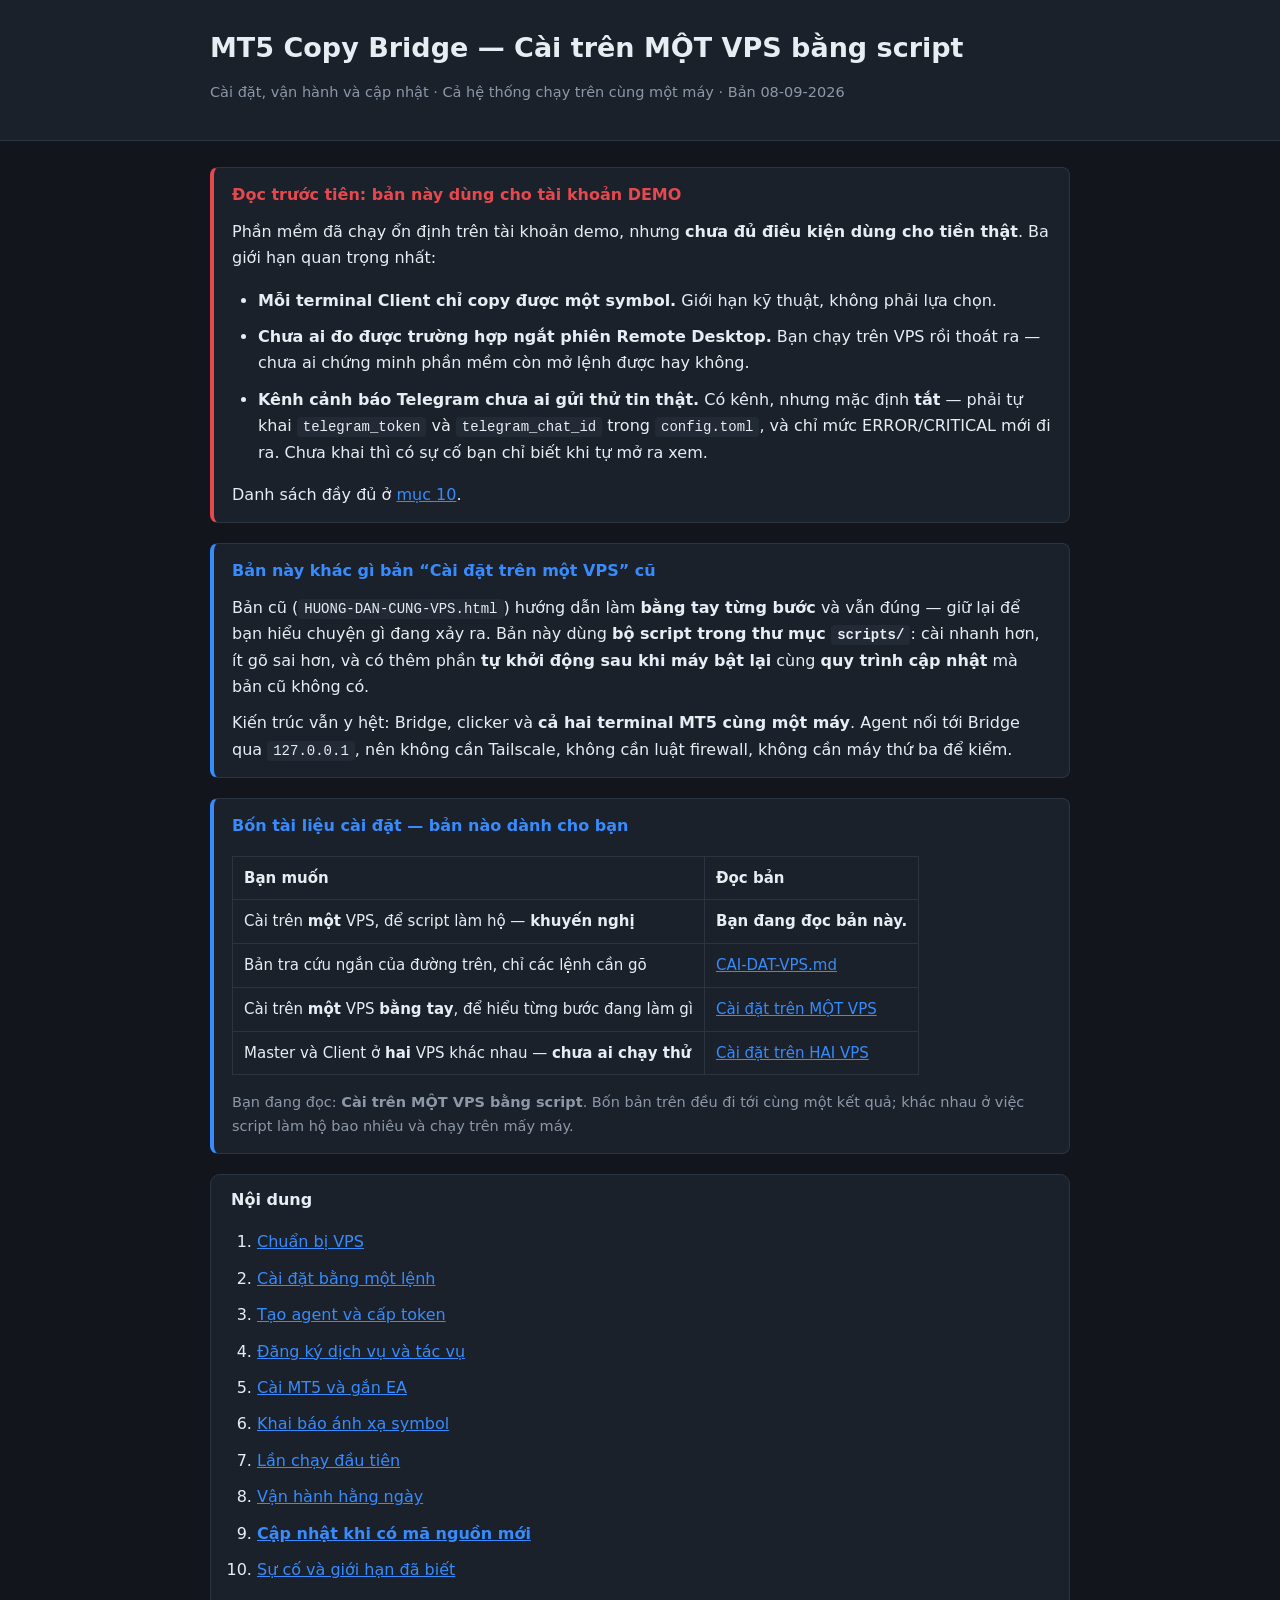
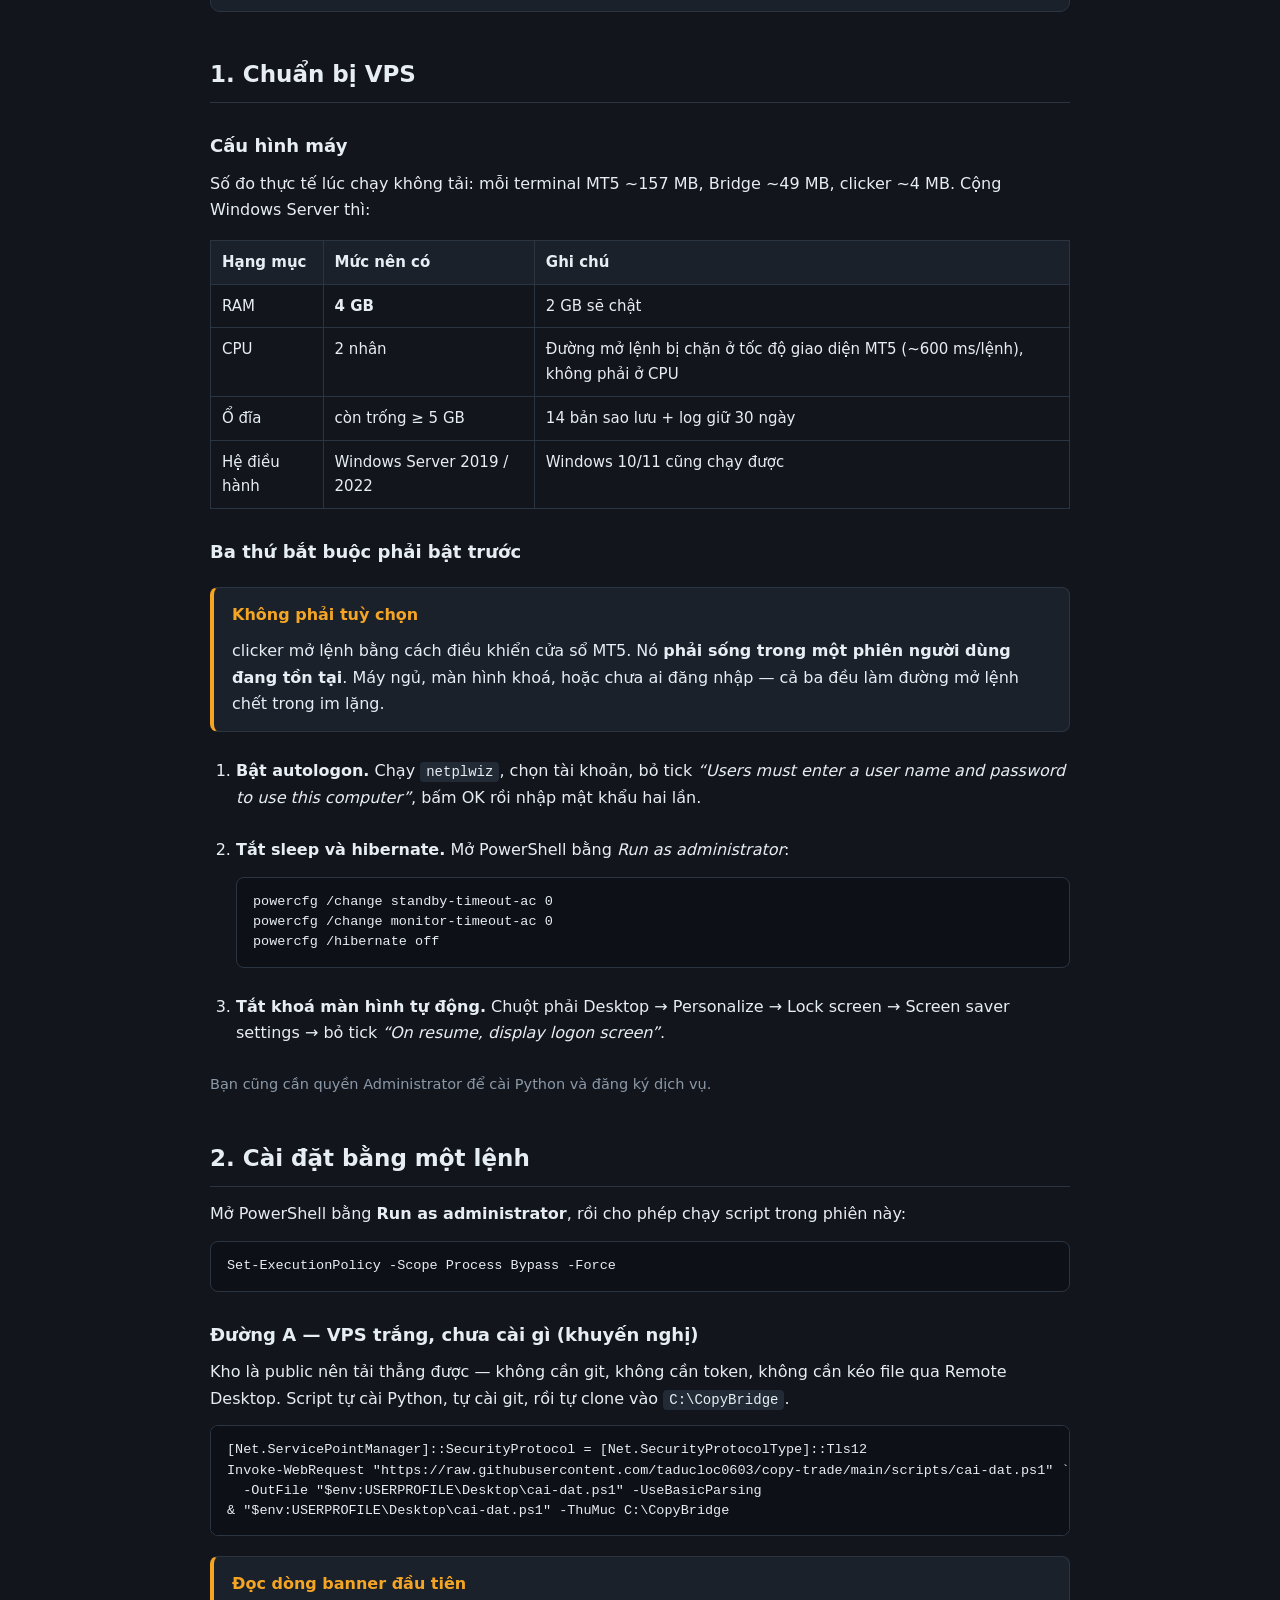
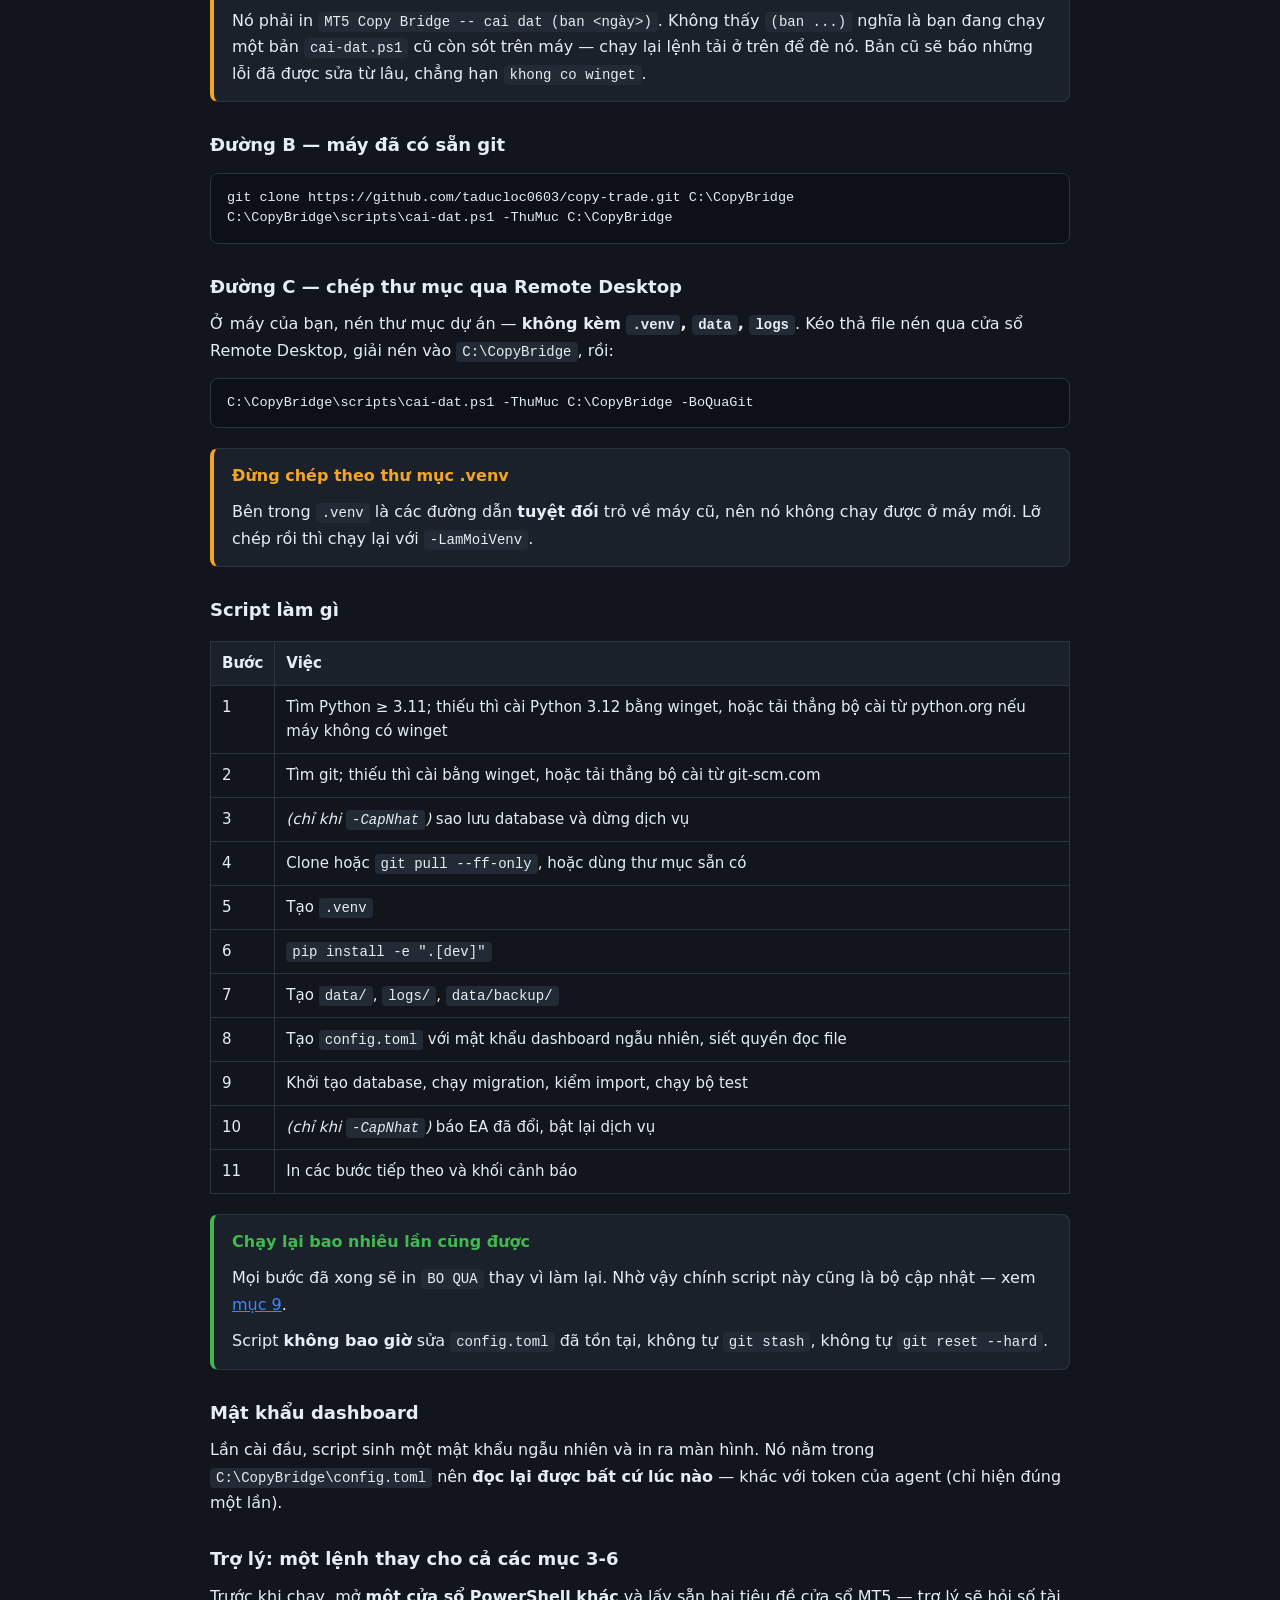
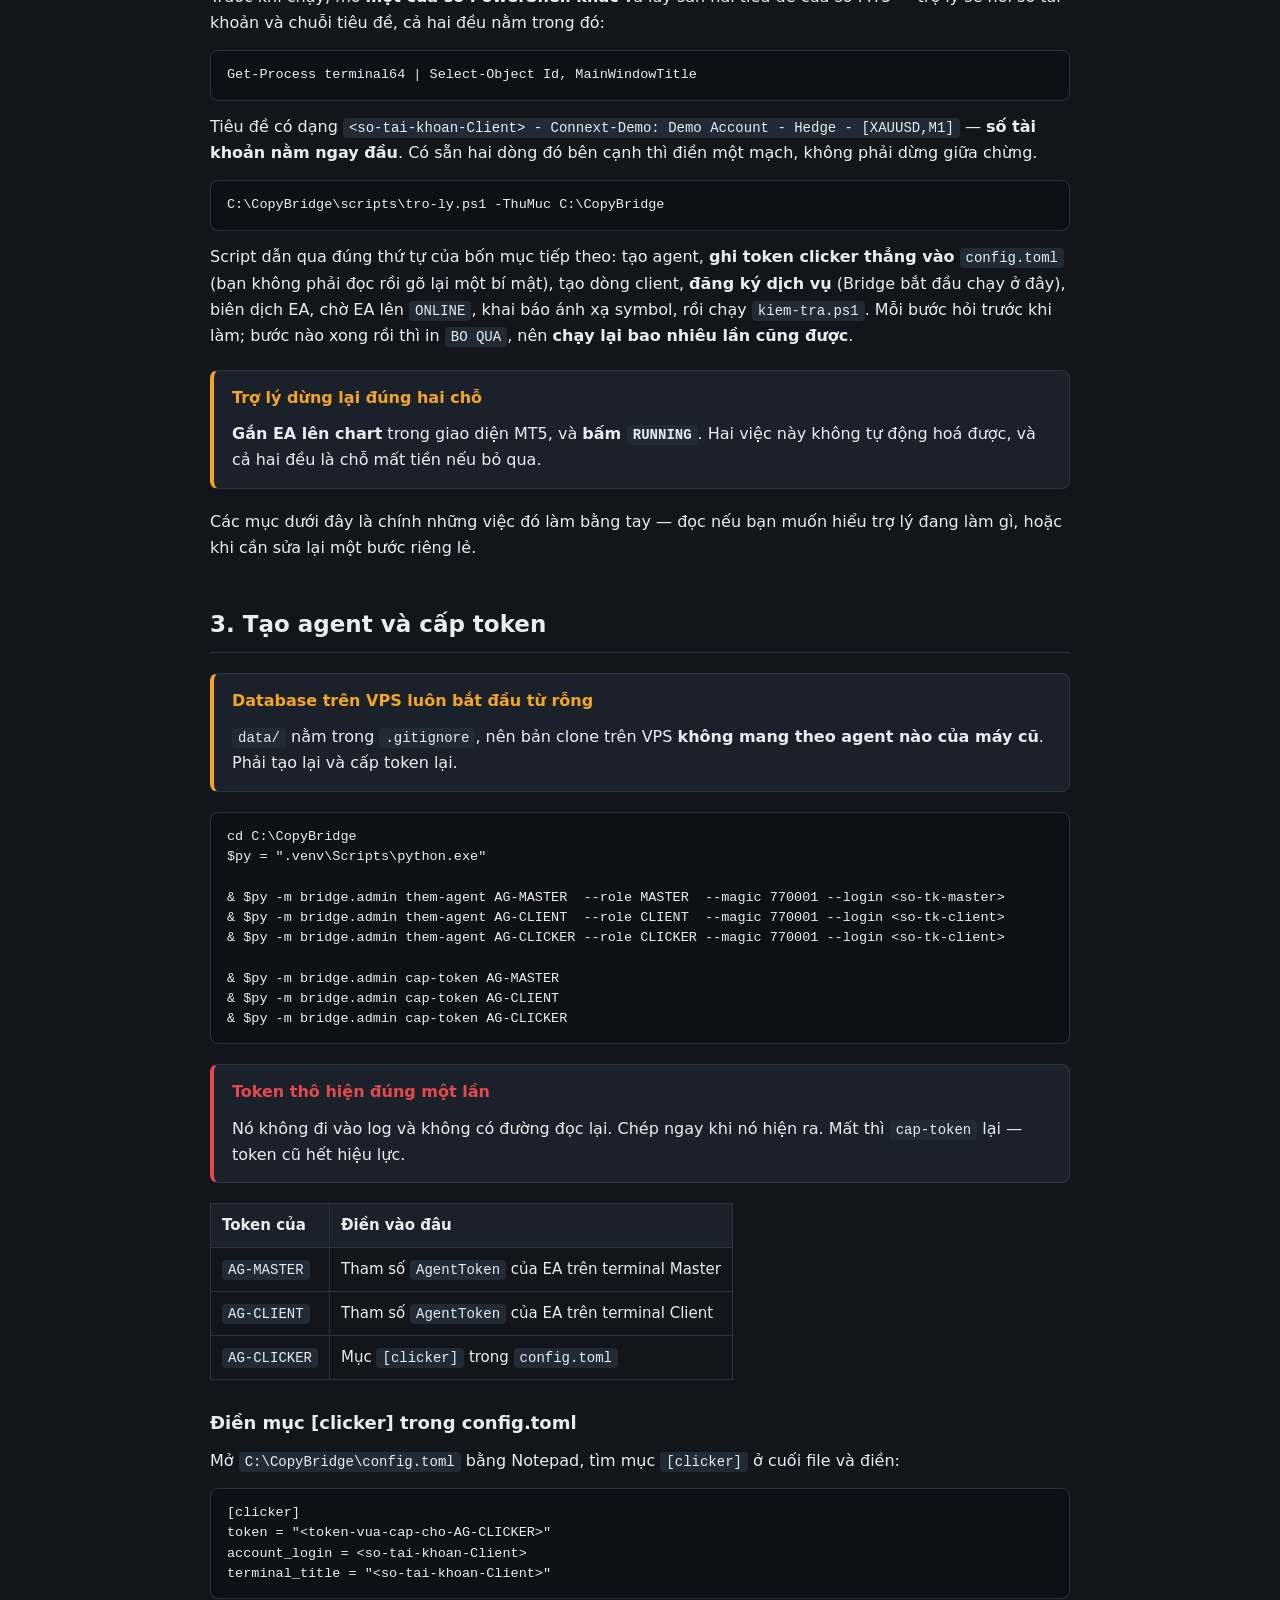
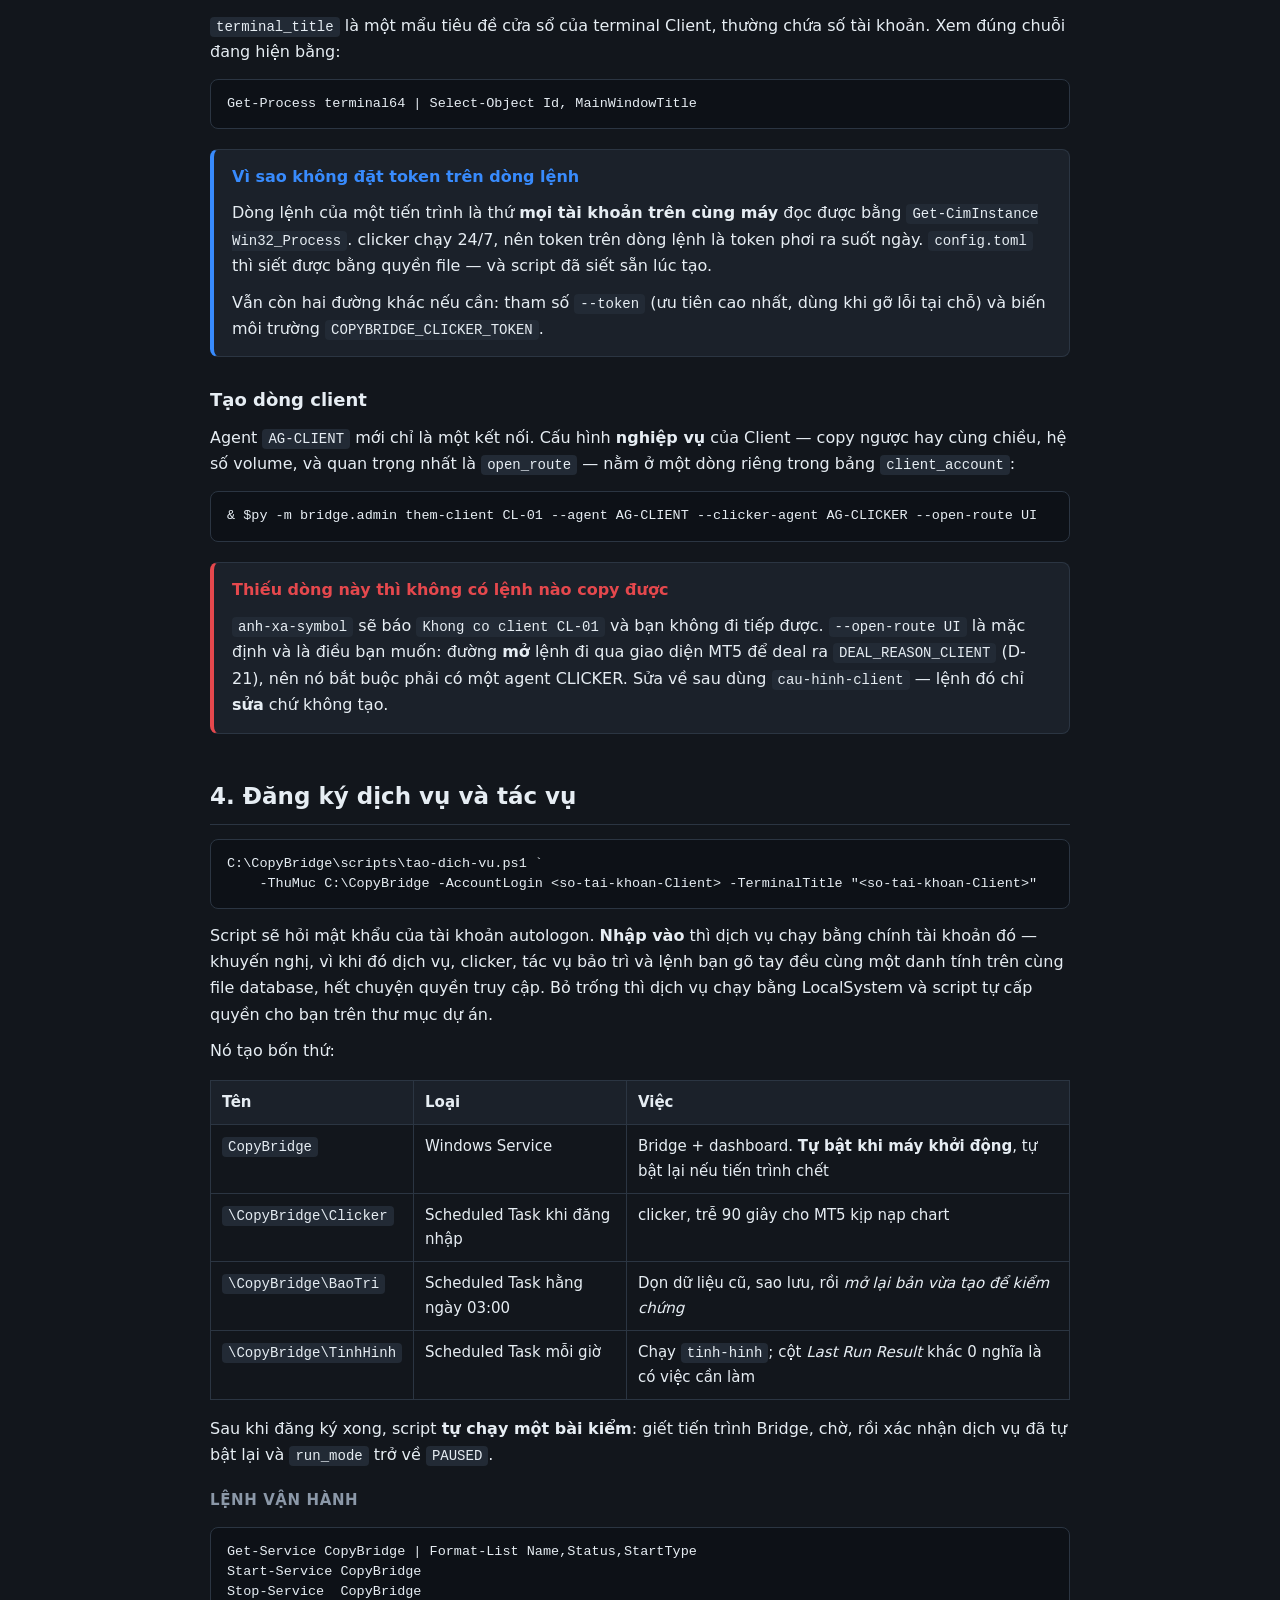
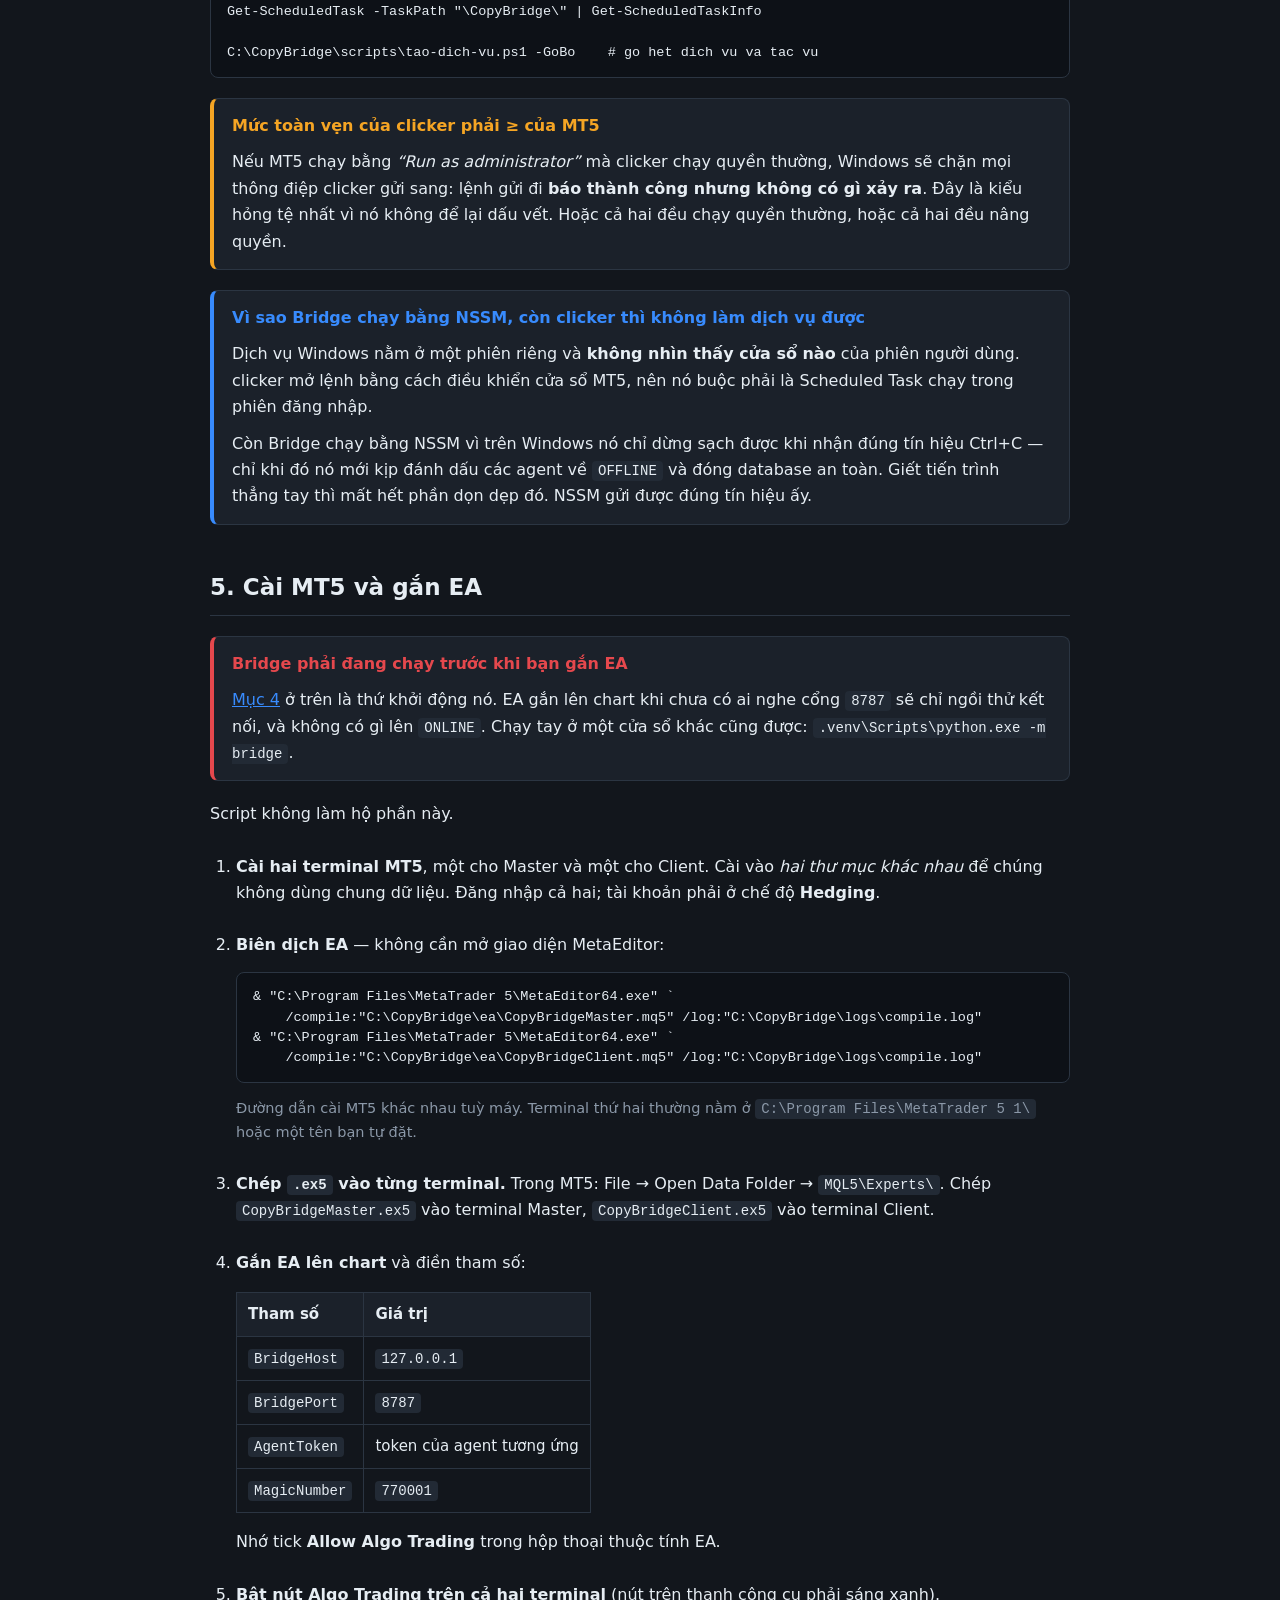
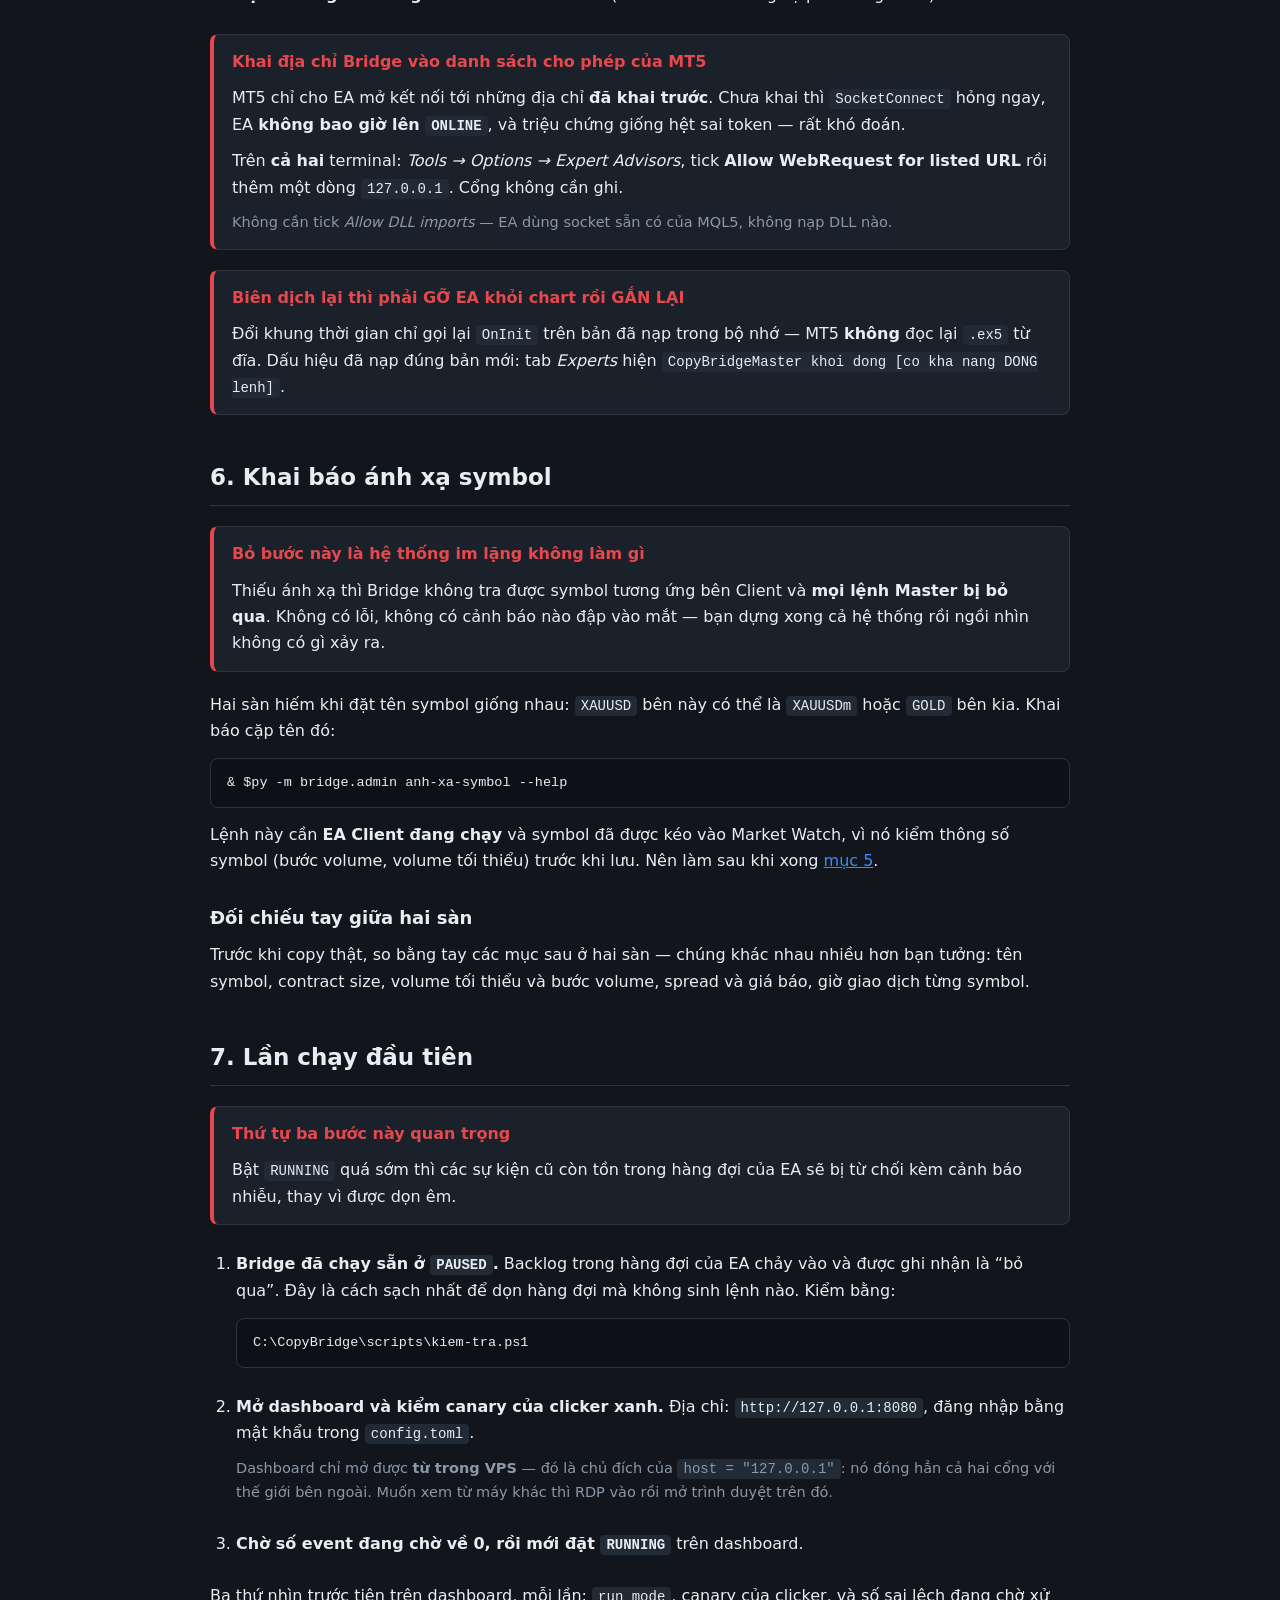
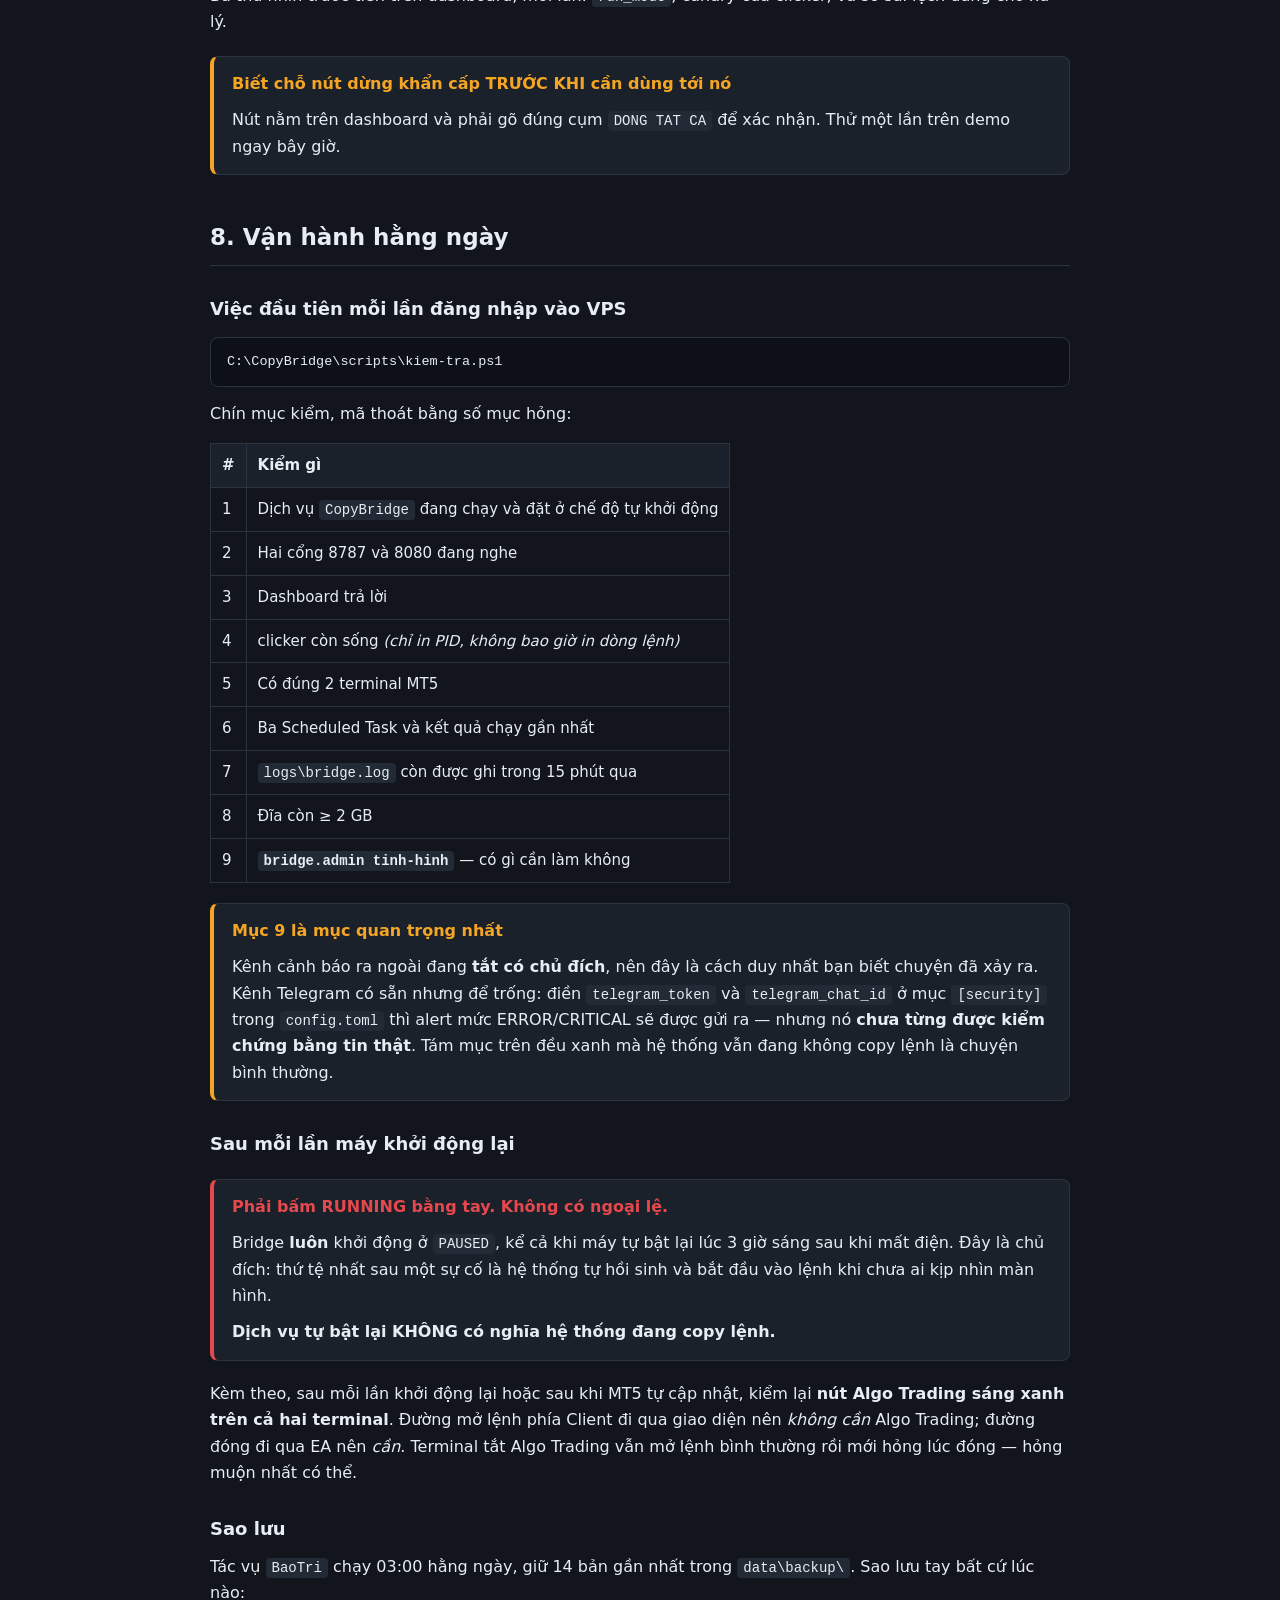
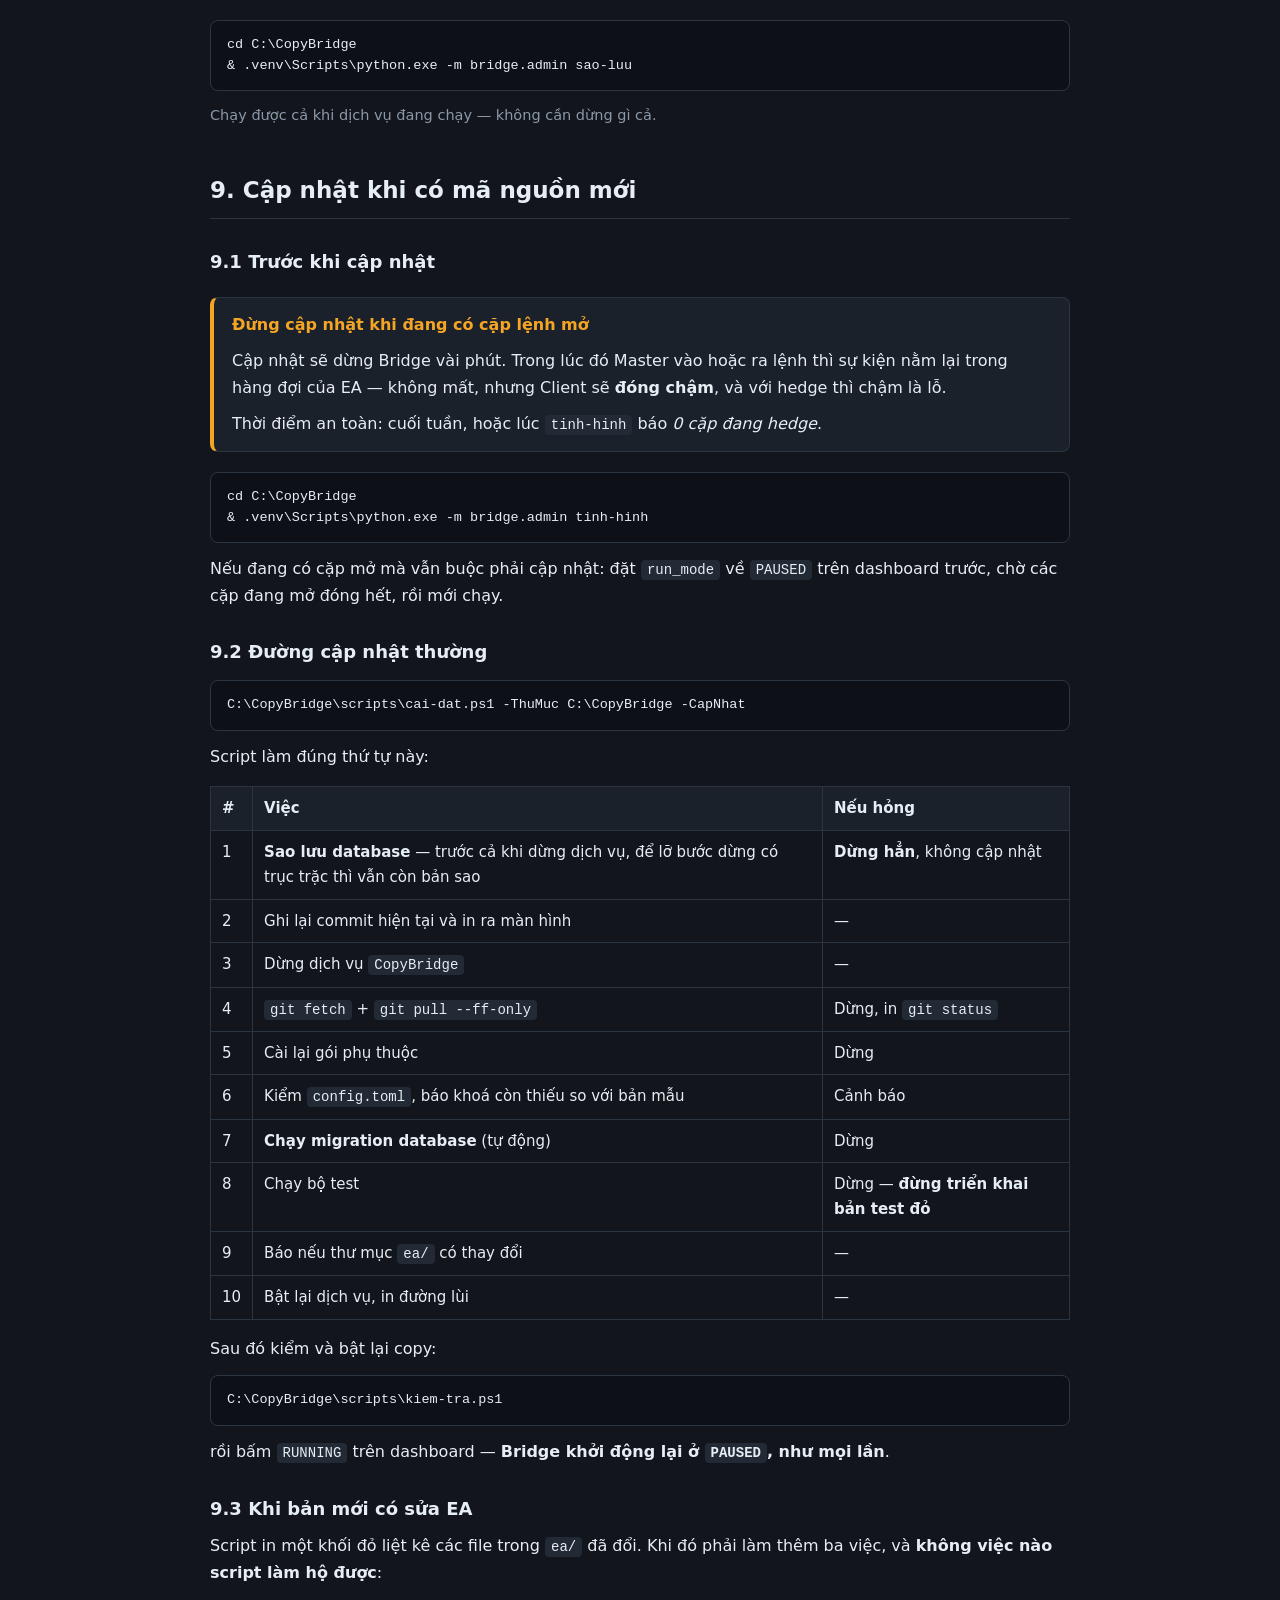
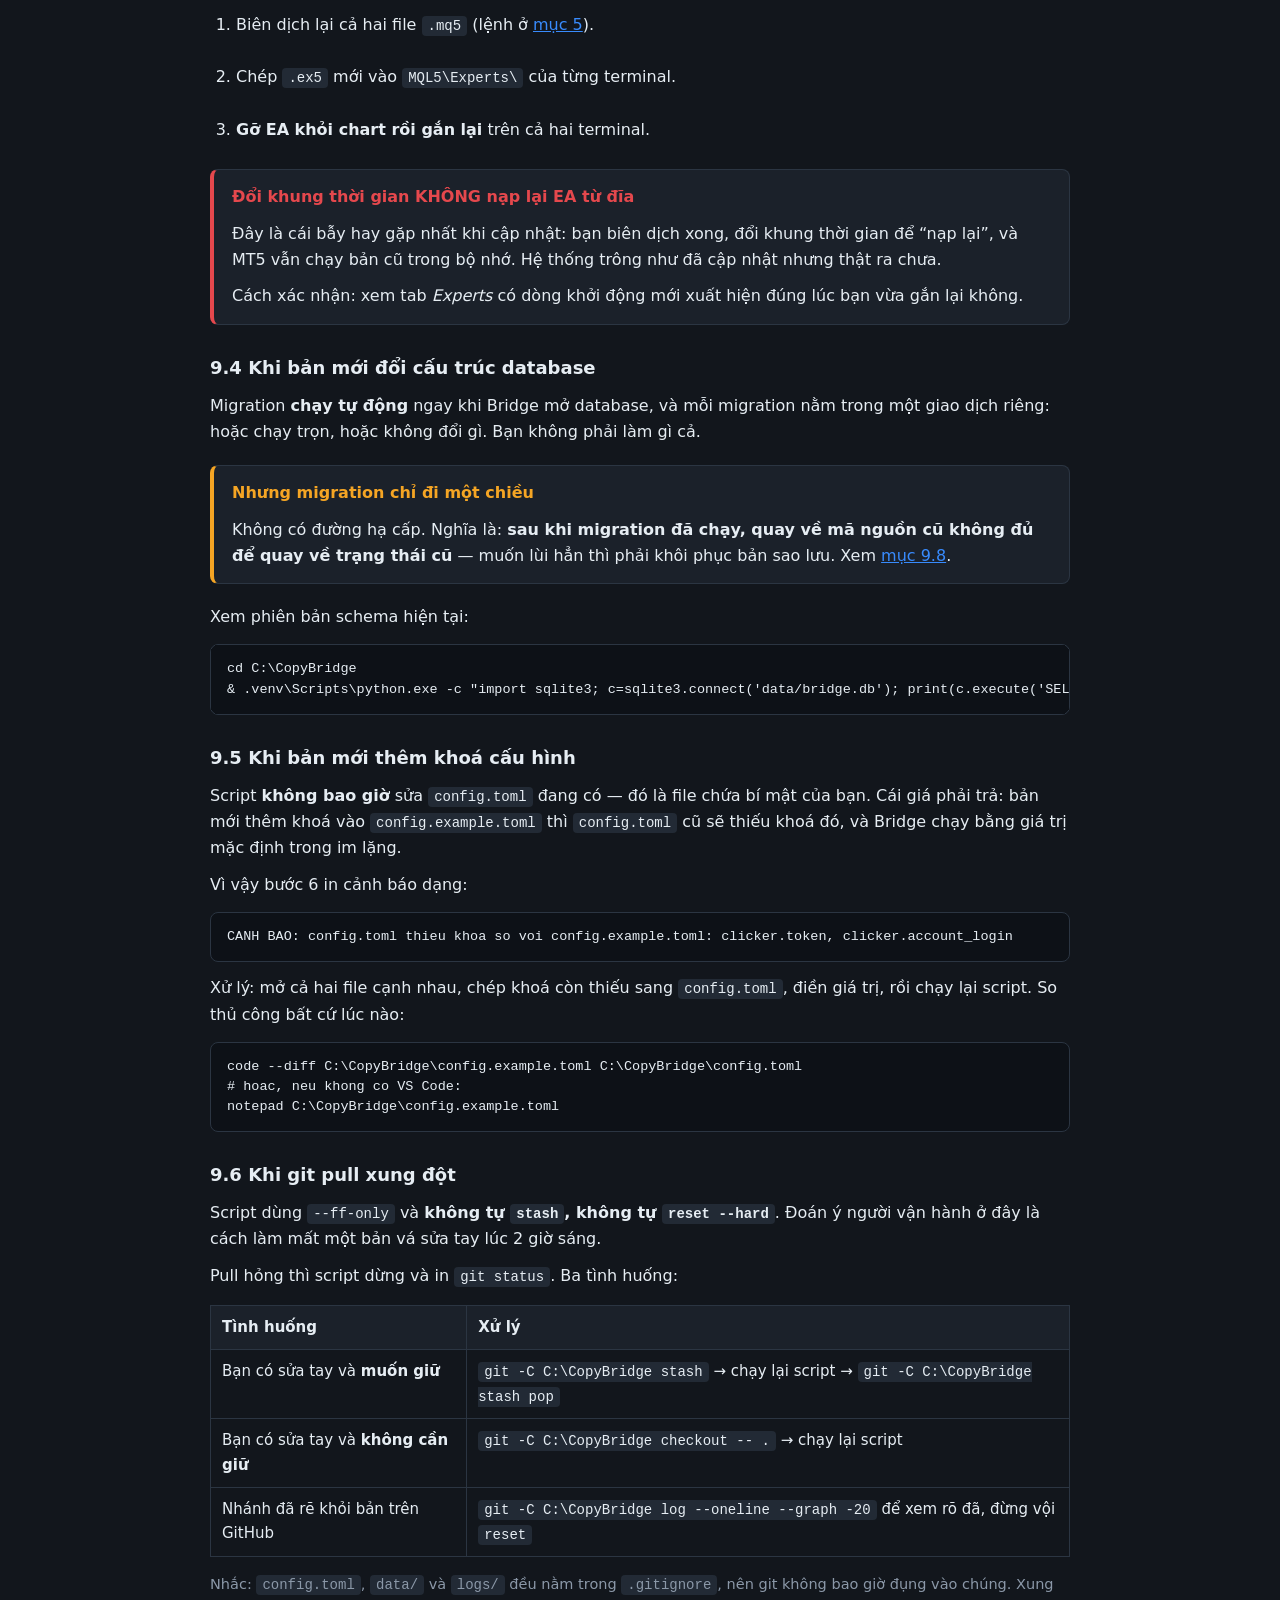
==== commit d5bde8a3: "Bit bon lo hong khien mot loi cau hinh nho ton ca buoi cai dat Nguyen nhan goc hom nay chi la AG-MAS" ====
--- a/docs/HUONG-DAN-CUNG-VPS-SCRIPT.html
+++ b/docs/HUONG-DAN-CUNG-VPS-SCRIPT.html
@@ -230,7 +230,7 @@
 <p>Trước khi chạy, mở <strong>một cửa sổ PowerShell khác</strong> và lấy sẵn hai tiêu đề cửa sổ
 MT5 — trợ lý sẽ hỏi số tài khoản và chuỗi tiêu đề, cả hai đều nằm trong đó:</p>
 <pre><code>Get-Process terminal64 | Select-Object Id, MainWindowTitle</code></pre>
-<p>Tiêu đề có dạng <code>538217 - Connext-Demo: Demo Account - Hedge - [XAUUSD,M1]</code> —
+<p>Tiêu đề có dạng <code>&lt;so-tai-khoan-Client&gt; - Connext-Demo: Demo Account - Hedge - [XAUUSD,M1]</code> —
 <strong>số tài khoản nằm ngay đầu</strong>. Có sẵn hai dòng đó bên cạnh thì điền một mạch,
 không phải dừng giữa chừng.</p>
 <pre><code>C:\CopyBridge\scripts\tro-ly.ps1 -ThuMuc C:\CopyBridge</code></pre>
@@ -288,8 +288,8 @@
 file và điền:</p>
 <pre><code>[clicker]
 token = "&lt;token-vua-cap-cho-AG-CLICKER&gt;"
-account_login = 538217
-terminal_title = "538217"</code></pre>
+account_login = &lt;so-tai-khoan-Client&gt;
+terminal_title = "&lt;so-tai-khoan-Client&gt;"</code></pre>
 
 <p><code>terminal_title</code> là một mẩu tiêu đề cửa sổ của terminal Client, thường chứa số tài
 khoản. Xem đúng chuỗi đang hiện bằng:</p>
@@ -324,7 +324,7 @@
 <h2 id="dich-vu">4. Đăng ký dịch vụ và tác vụ</h2>
 
 <pre><code>C:\CopyBridge\scripts\tao-dich-vu.ps1 `
-    -ThuMuc C:\CopyBridge -AccountLogin 538217 -TerminalTitle "538217"</code></pre>
+    -ThuMuc C:\CopyBridge -AccountLogin &lt;so-tai-khoan-Client&gt; -TerminalTitle "&lt;so-tai-khoan-Client&gt;"</code></pre>
 
 <p>Script sẽ hỏi mật khẩu của tài khoản autologon. <strong>Nhập vào</strong> thì dịch vụ chạy bằng
 chính tài khoản đó — khuyến nghị, vì khi đó dịch vụ, clicker, tác vụ bảo trì và lệnh bạn gõ tay đều
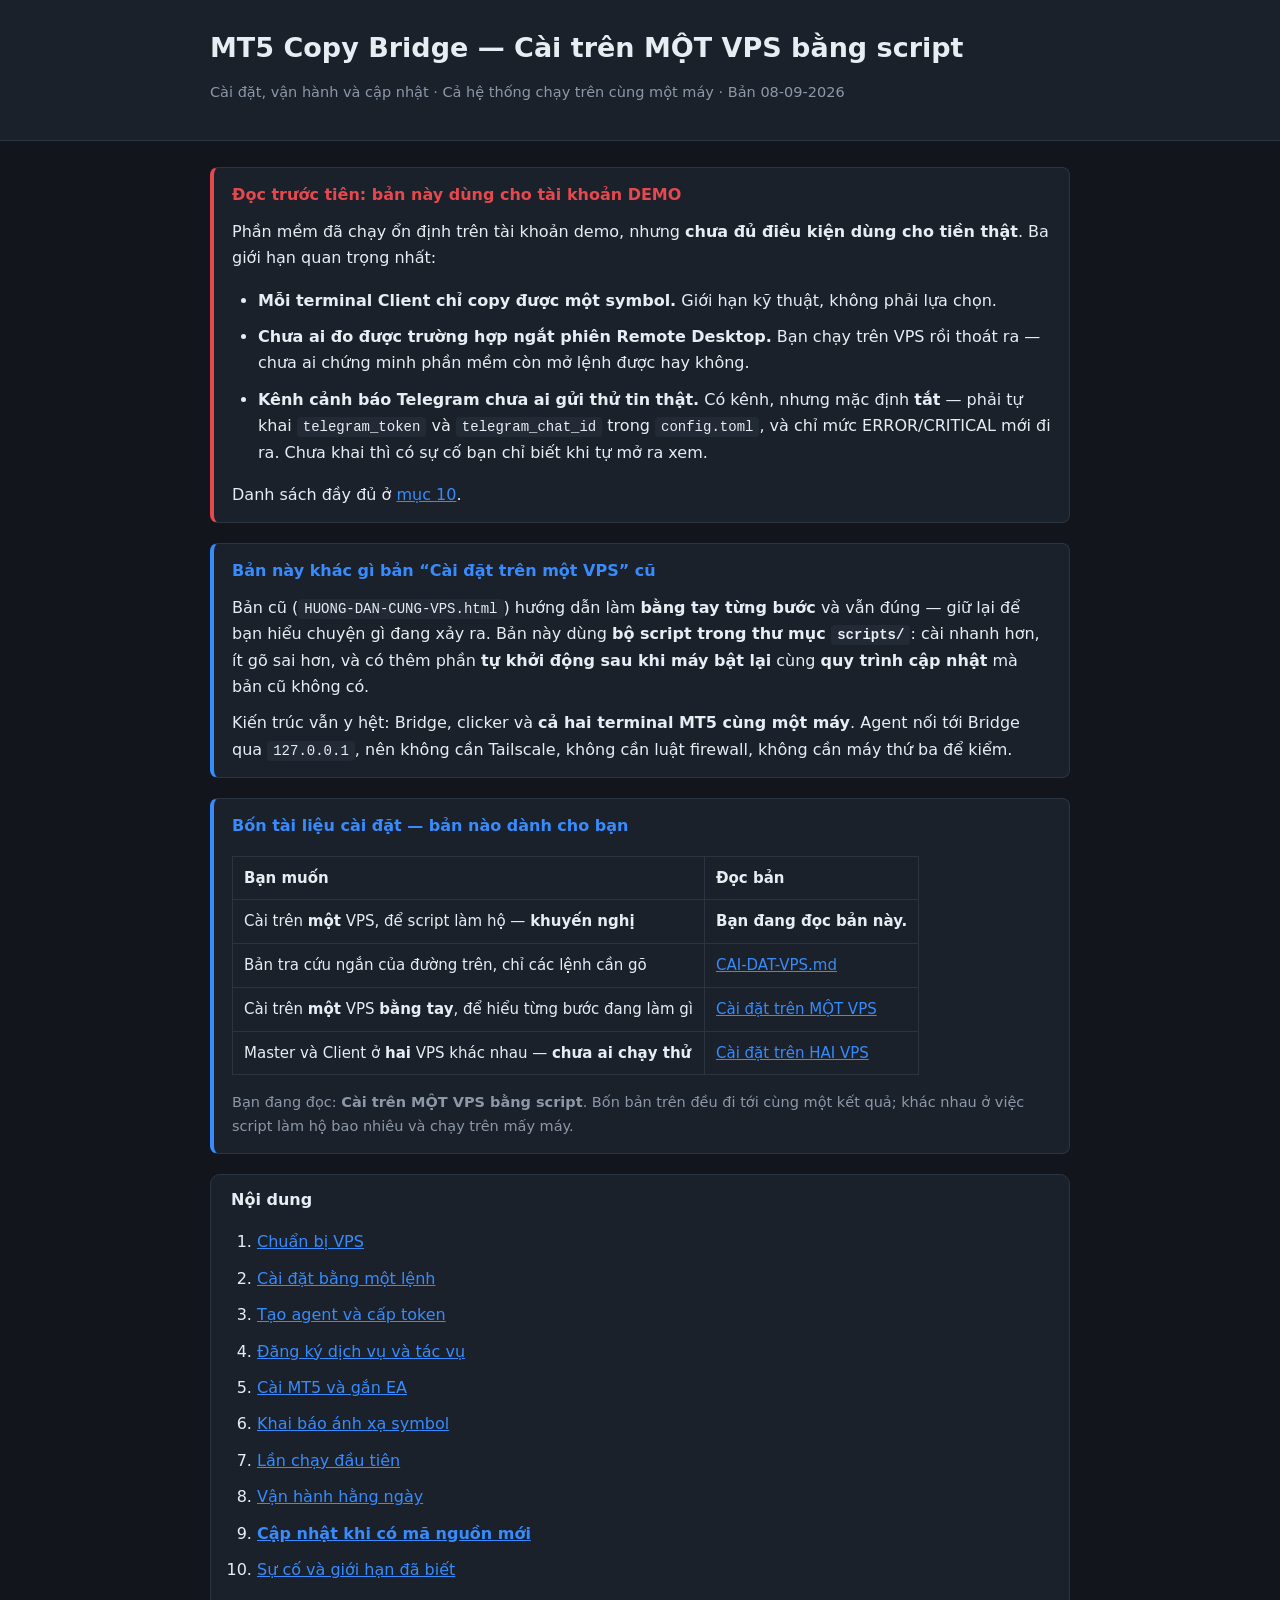
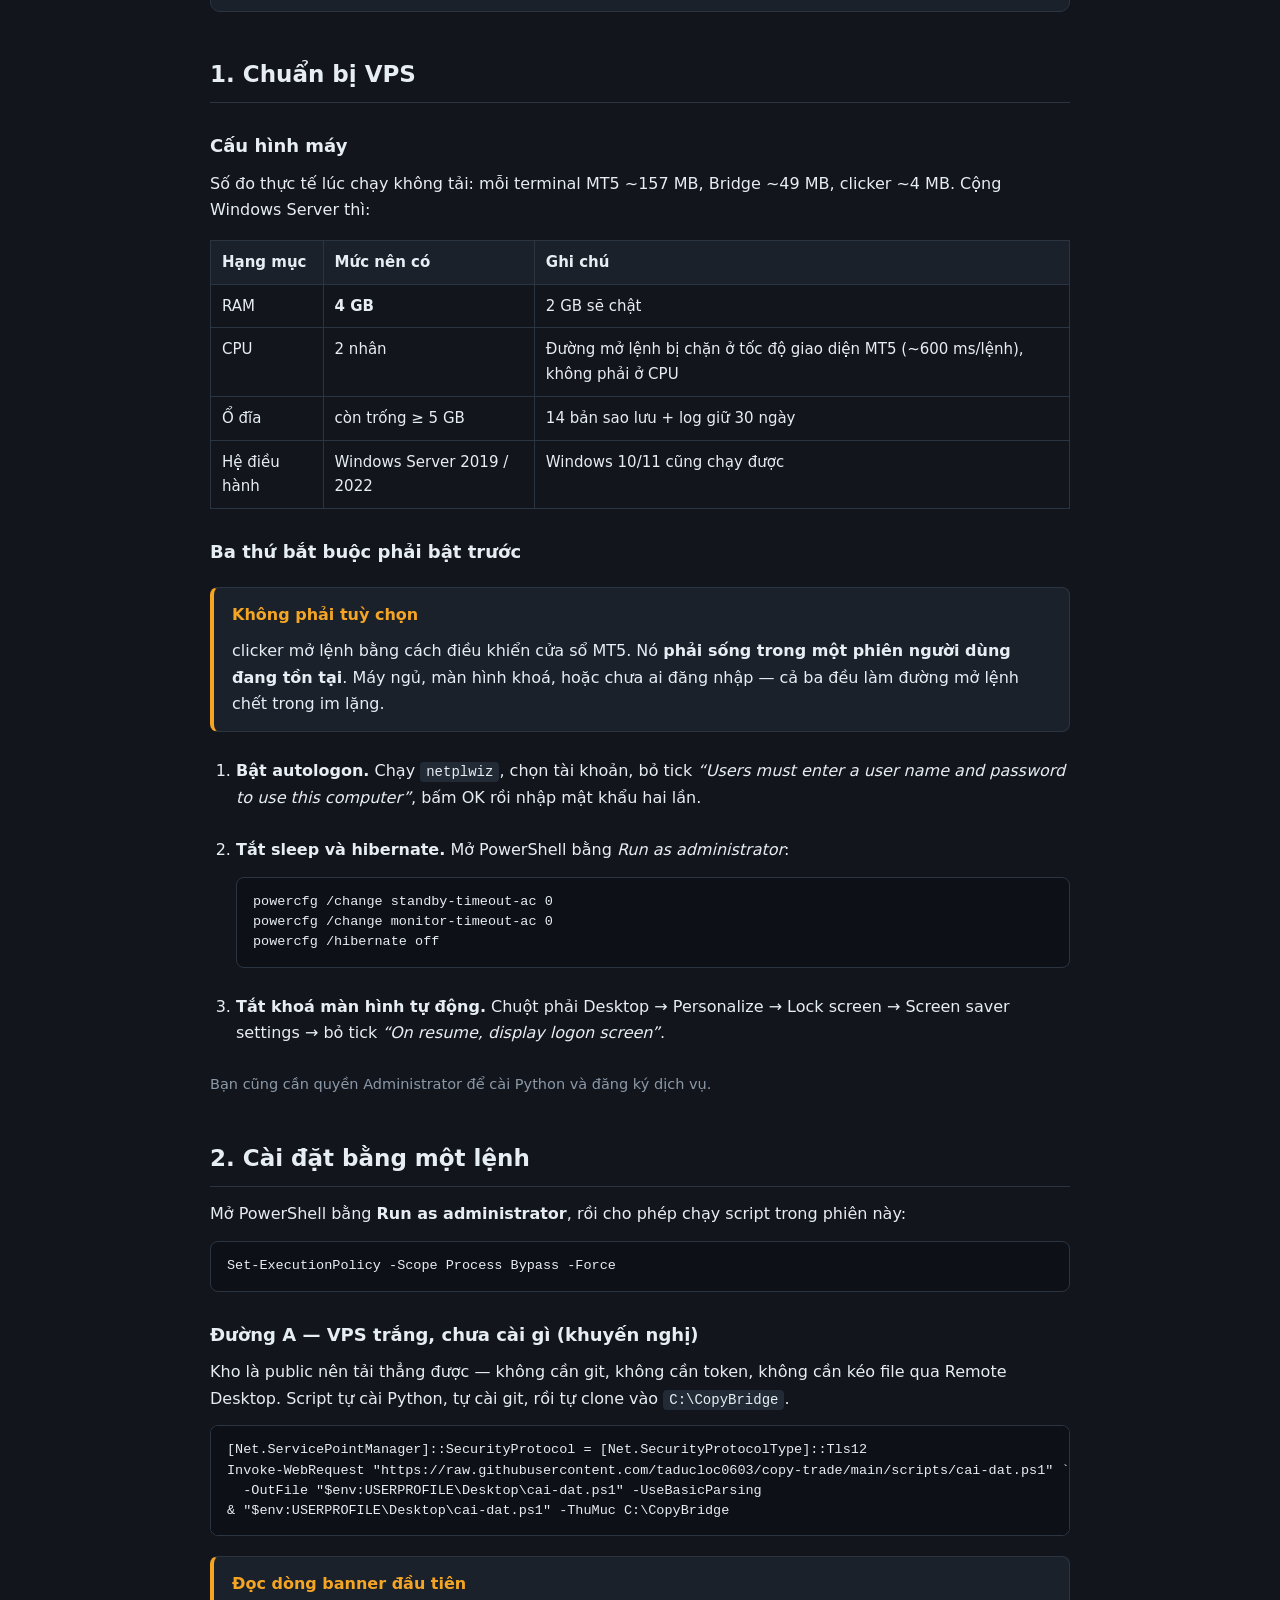
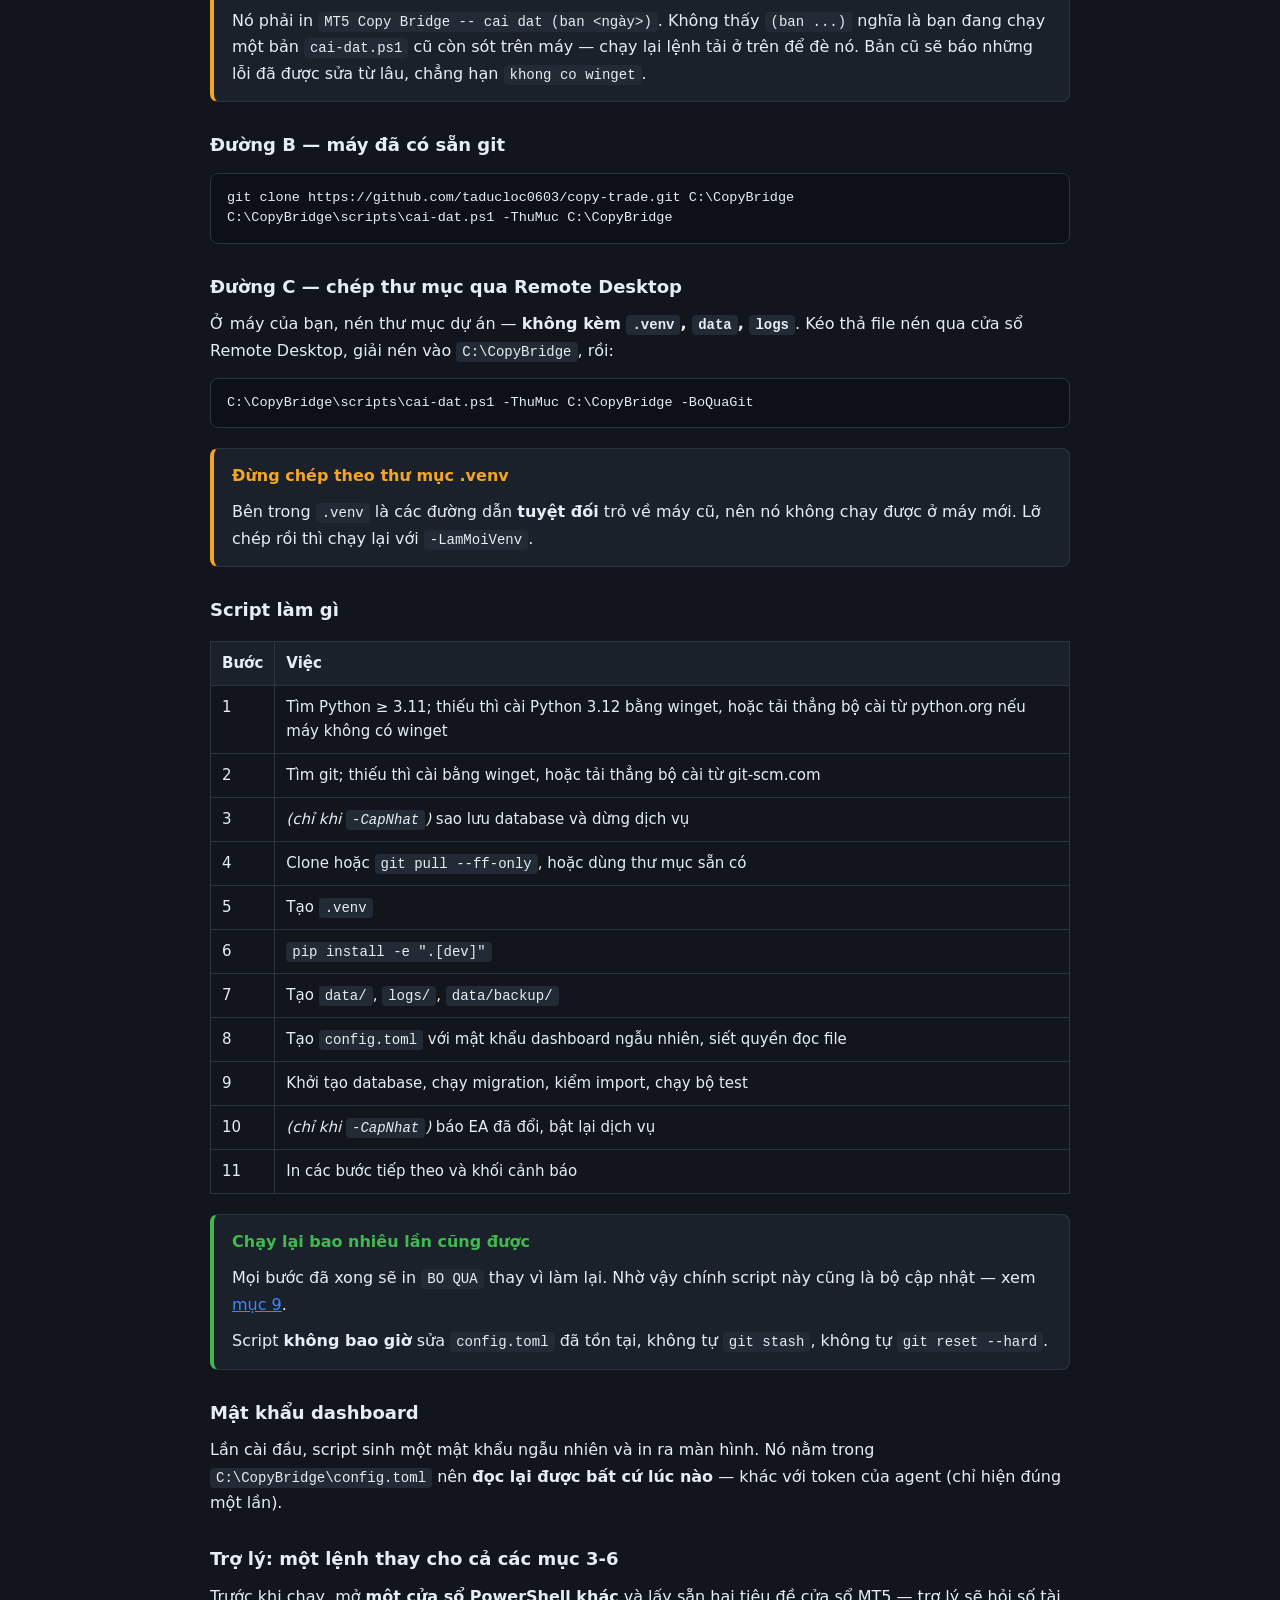
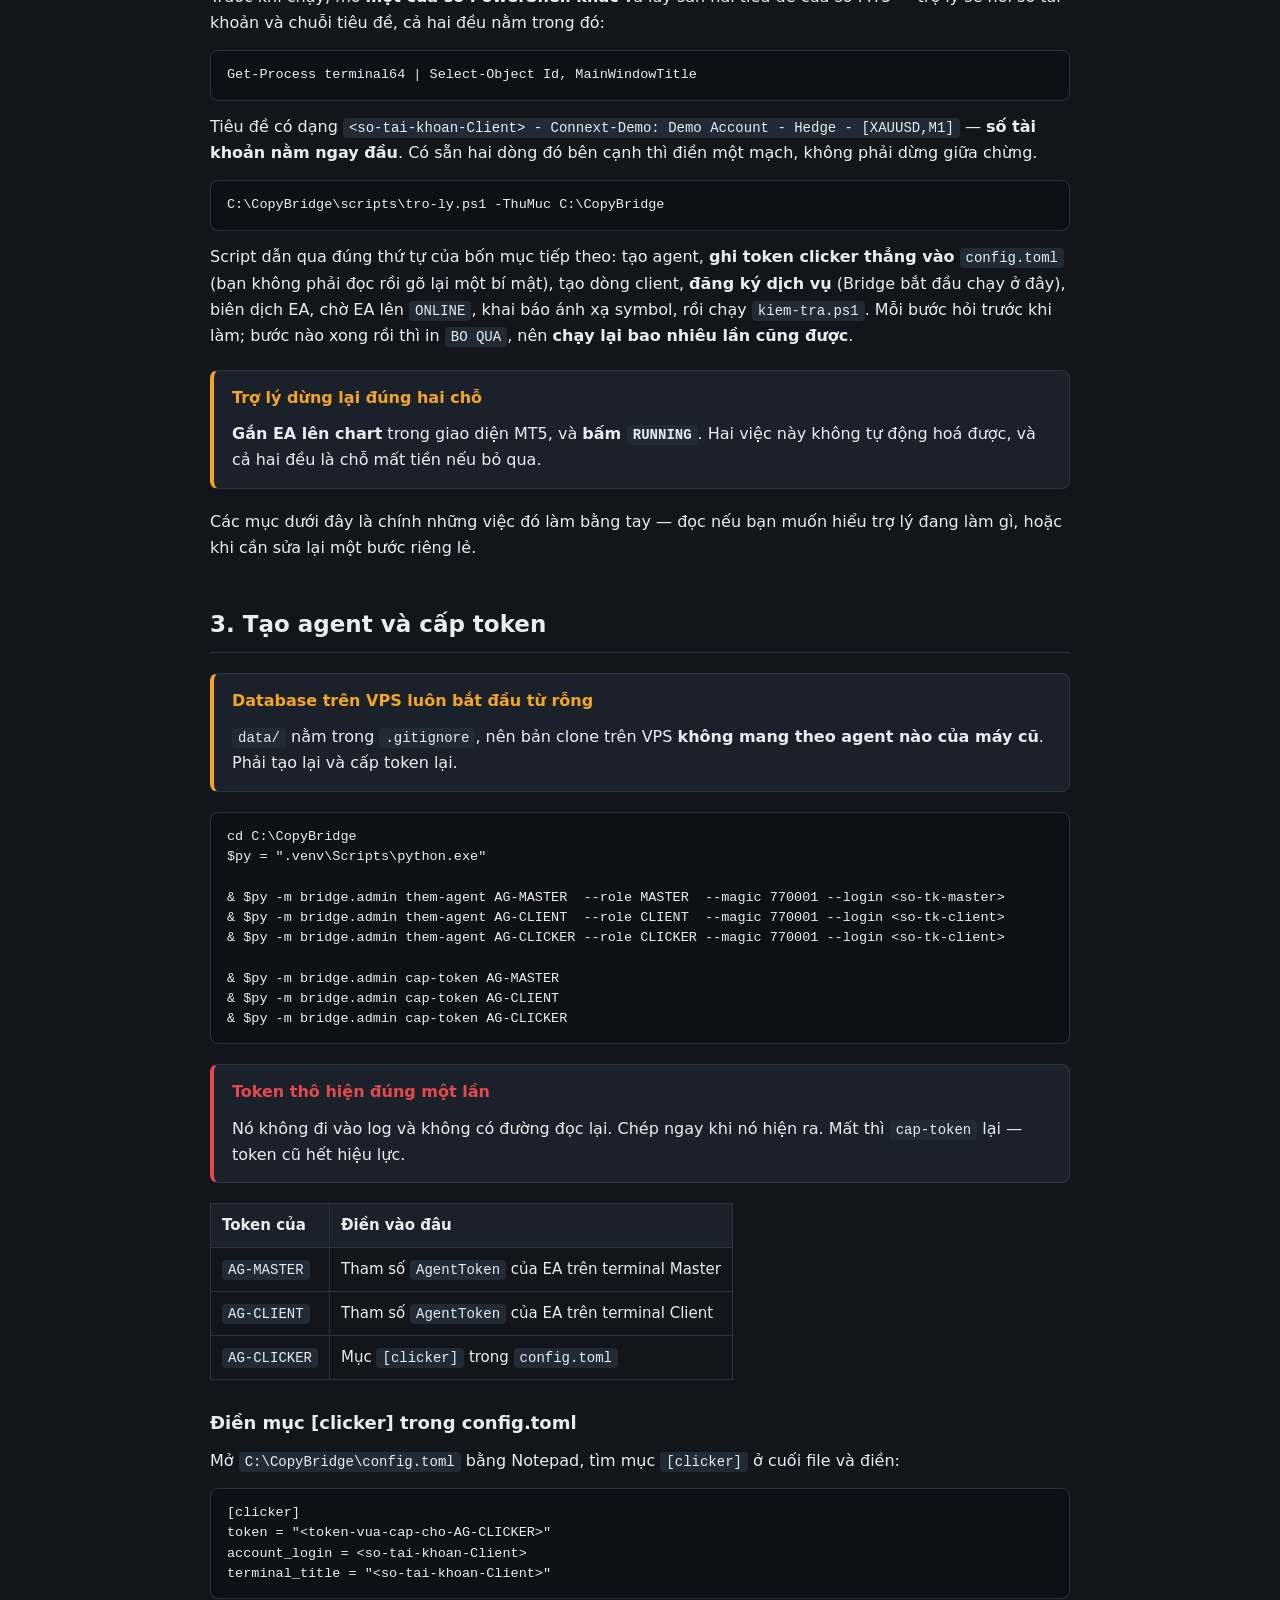
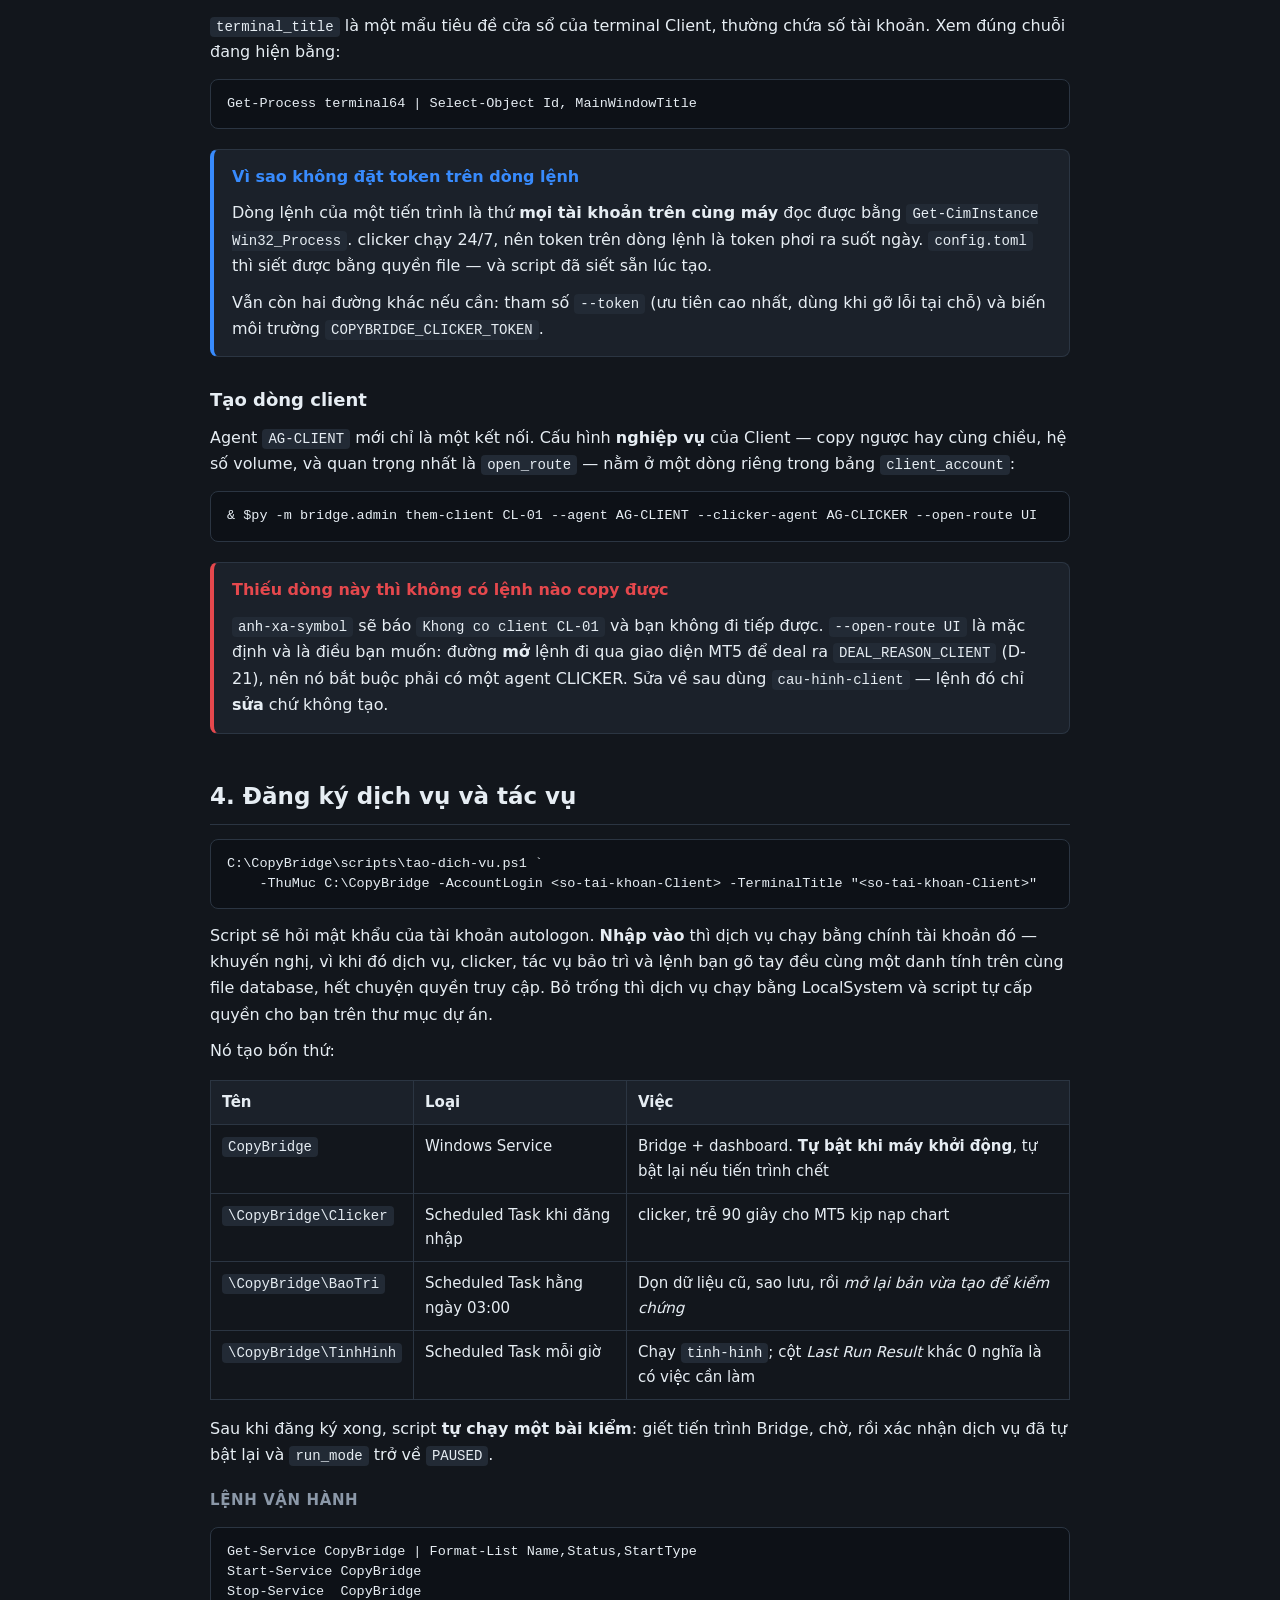
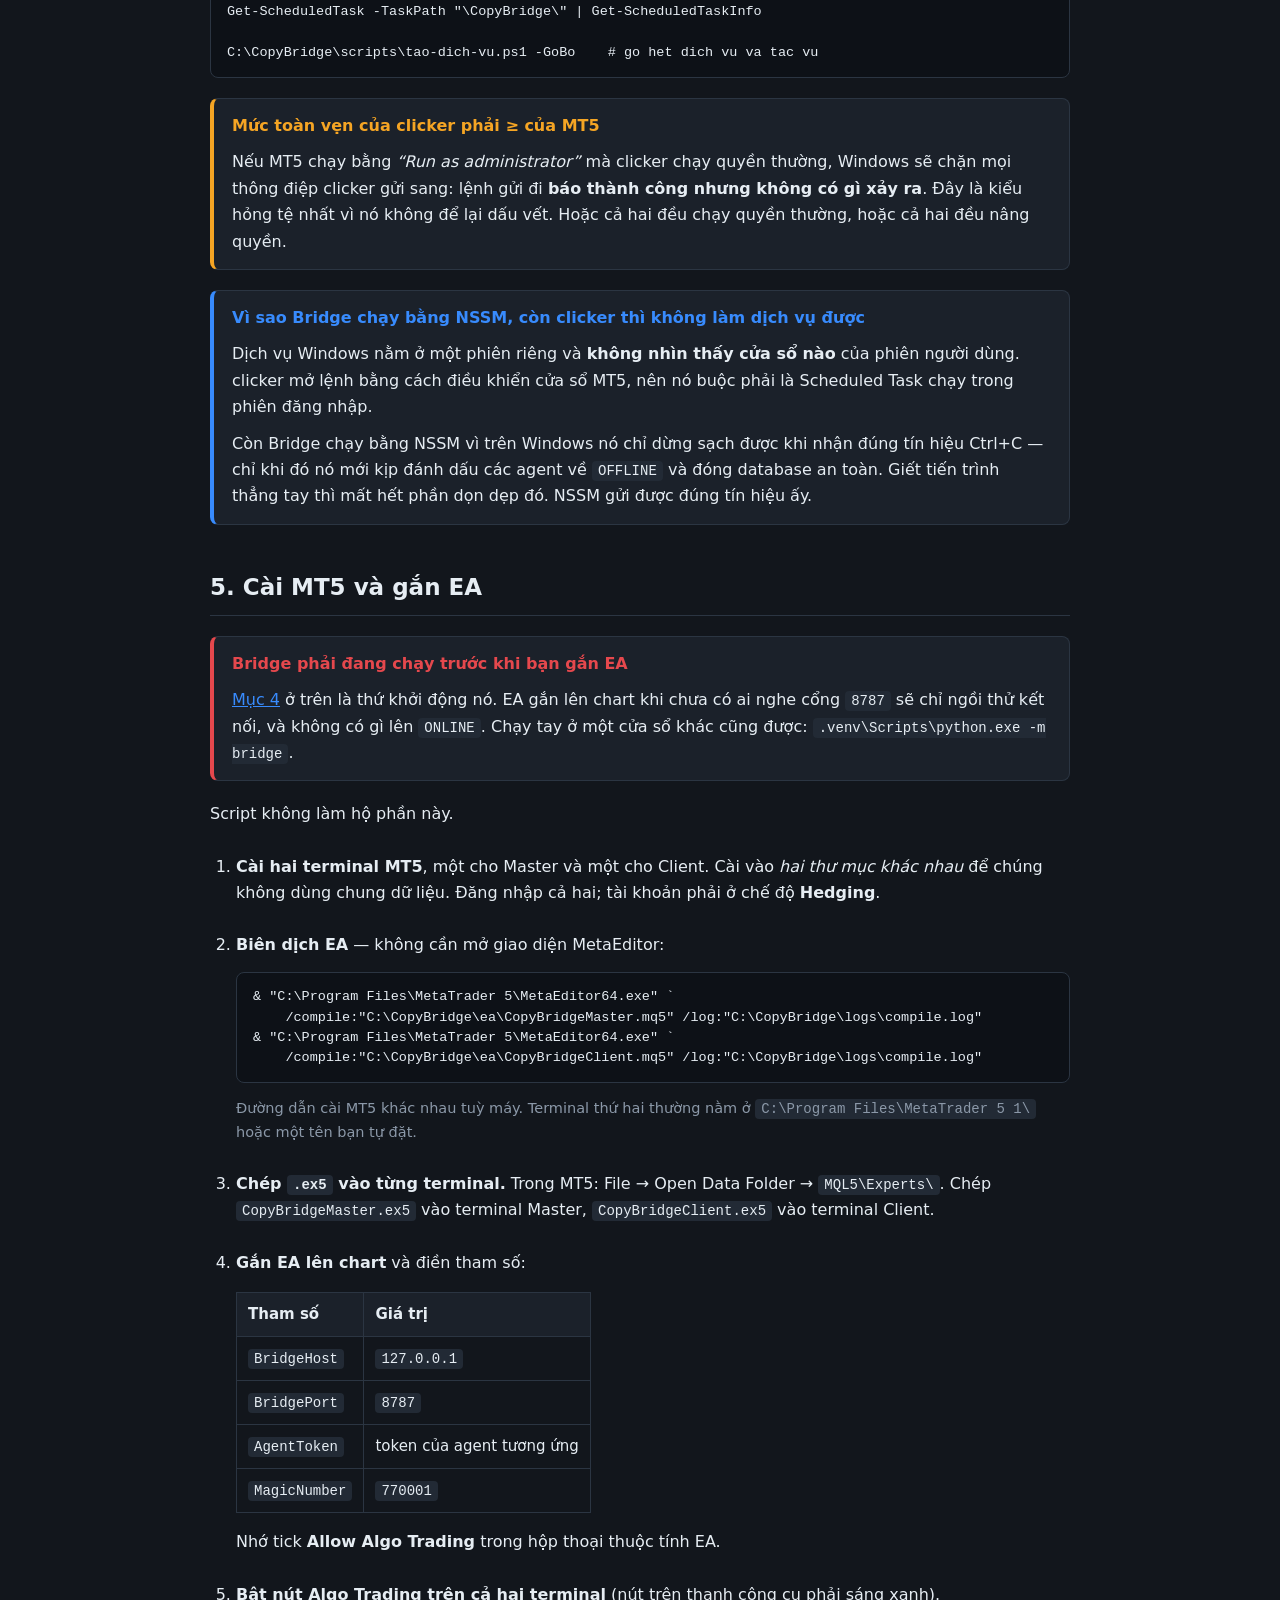
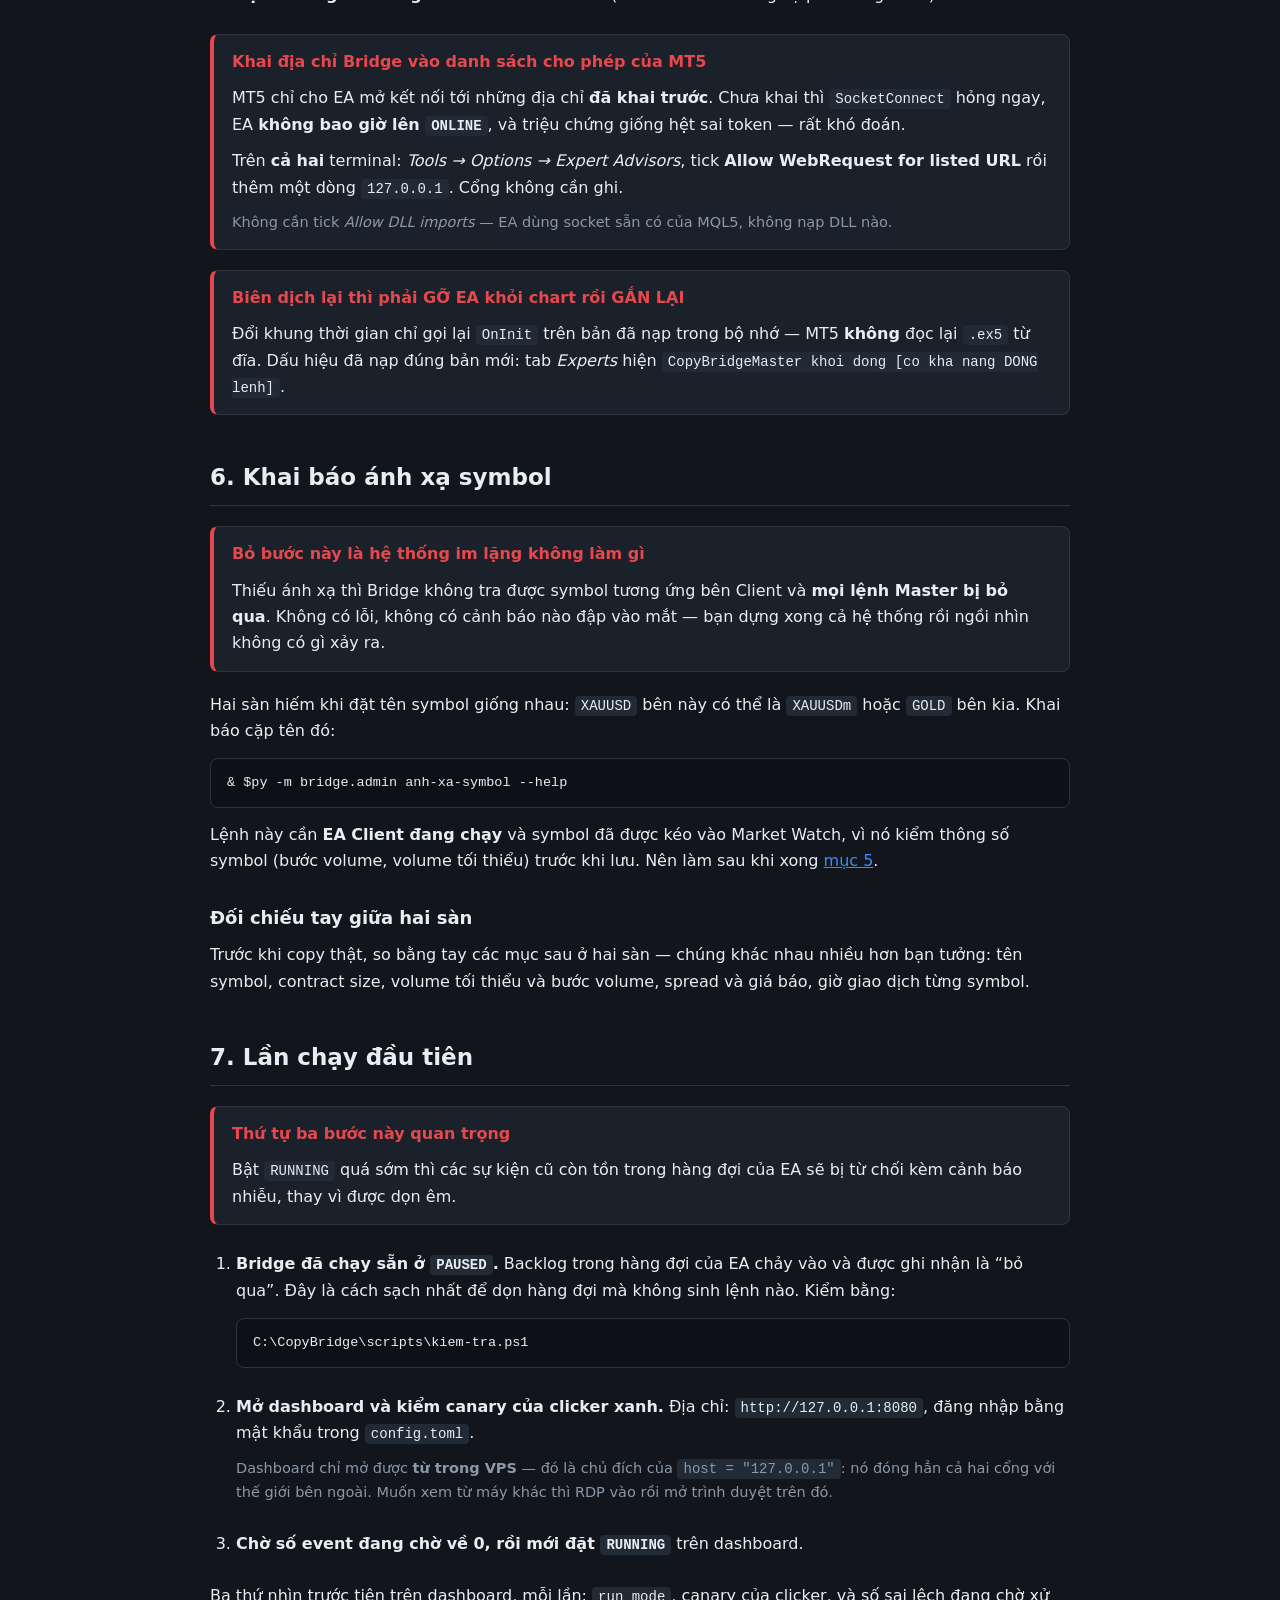
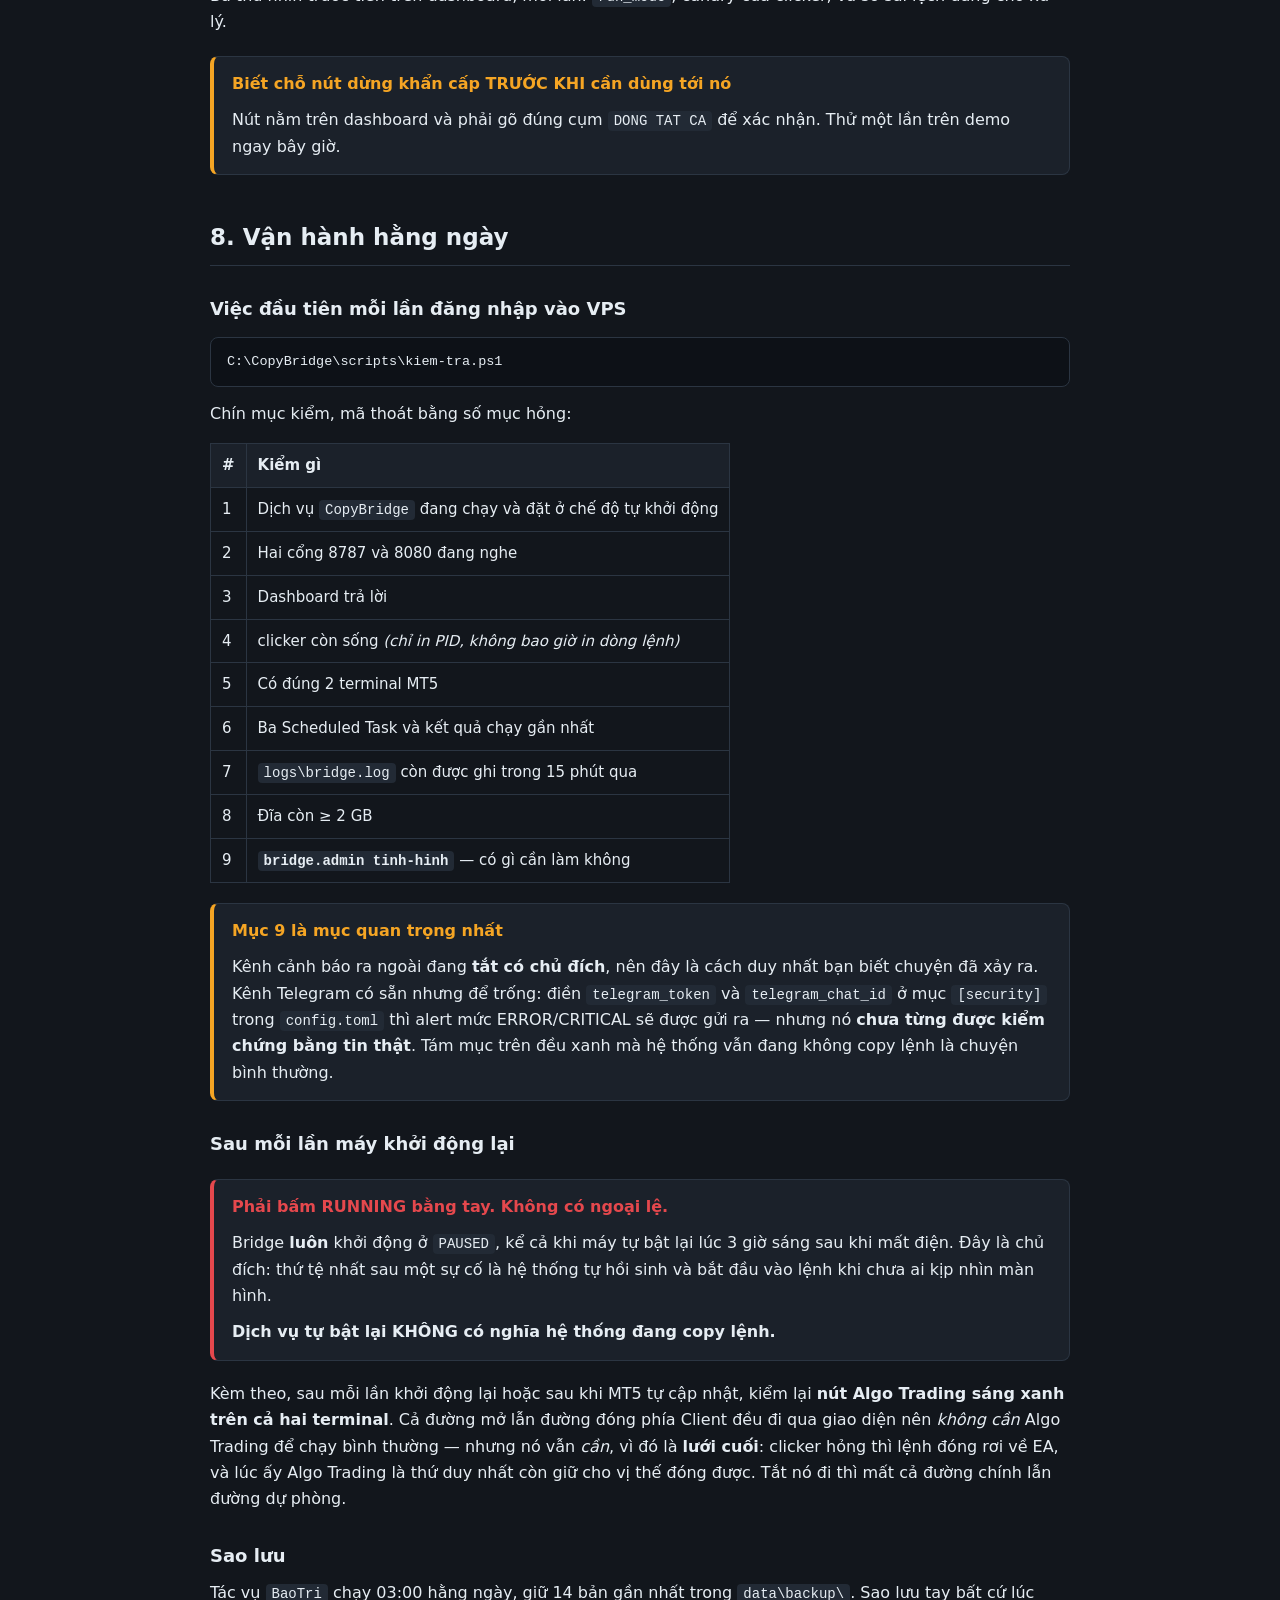
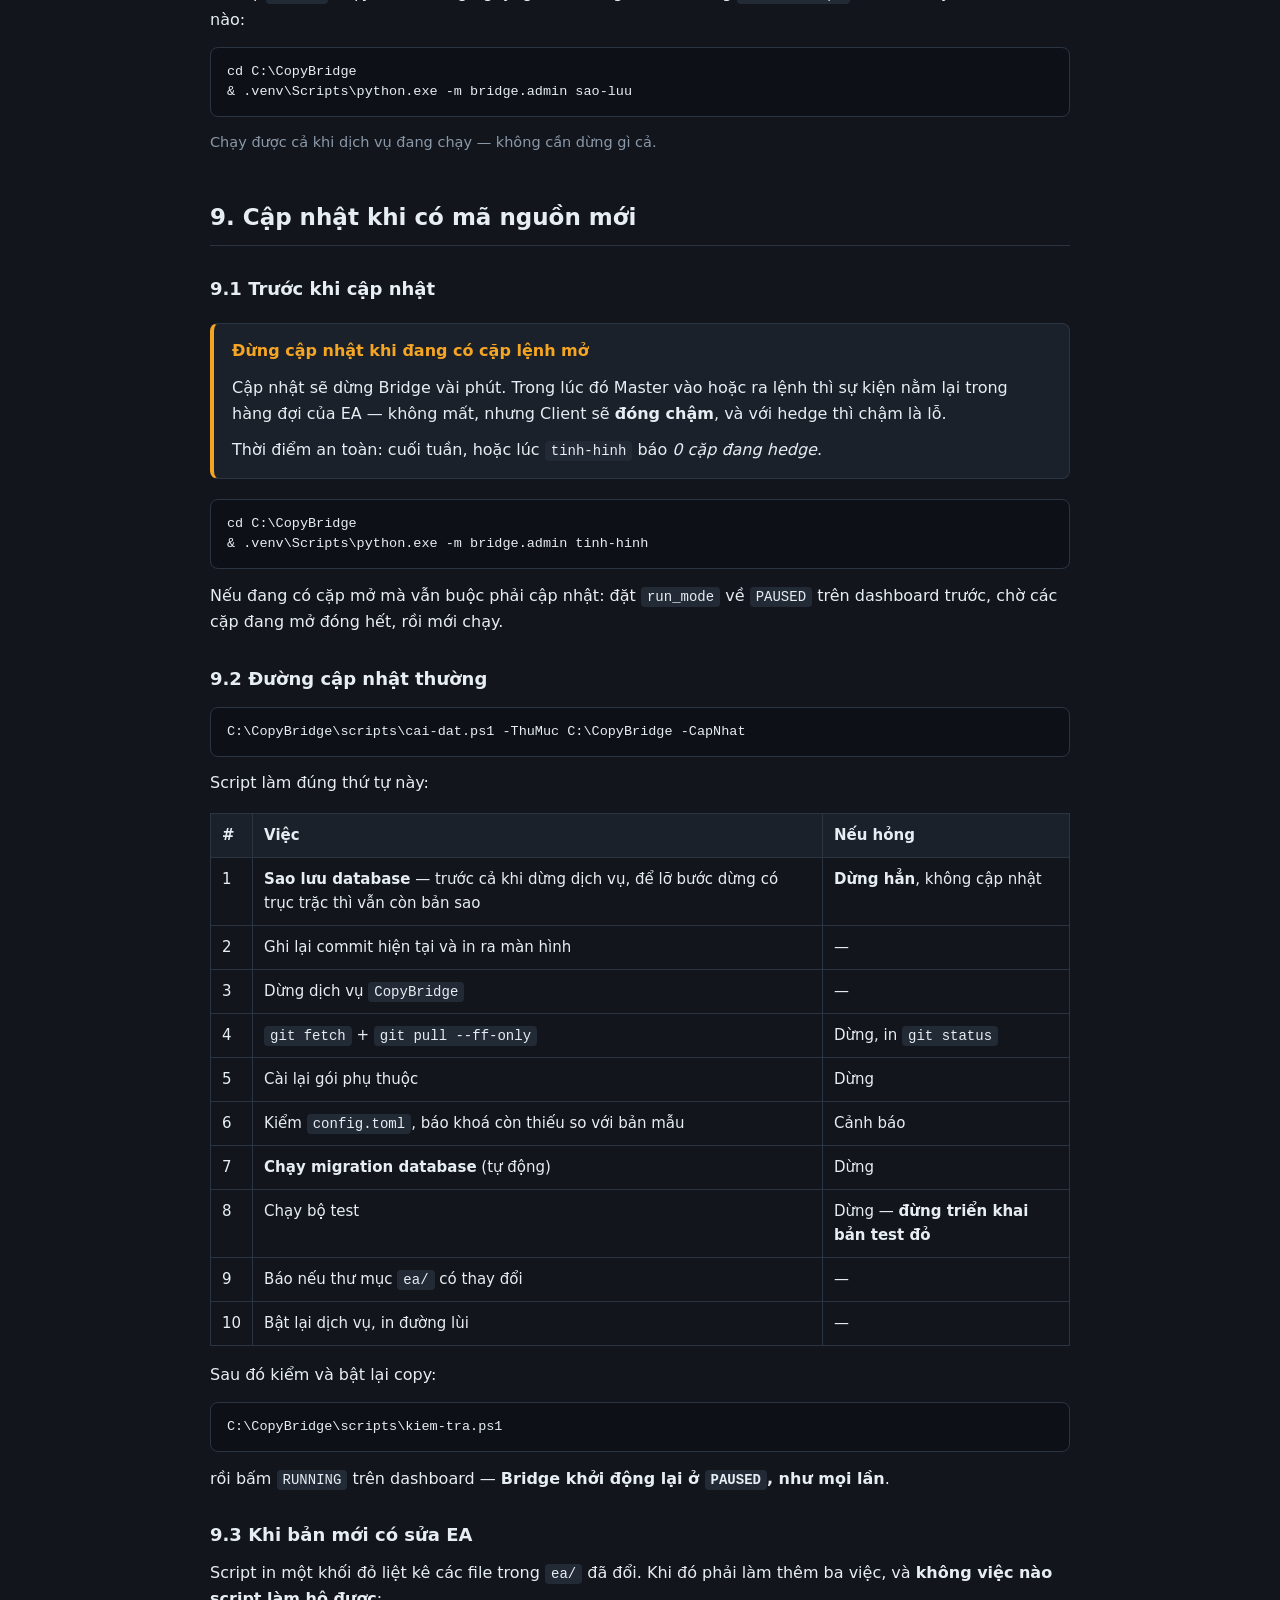
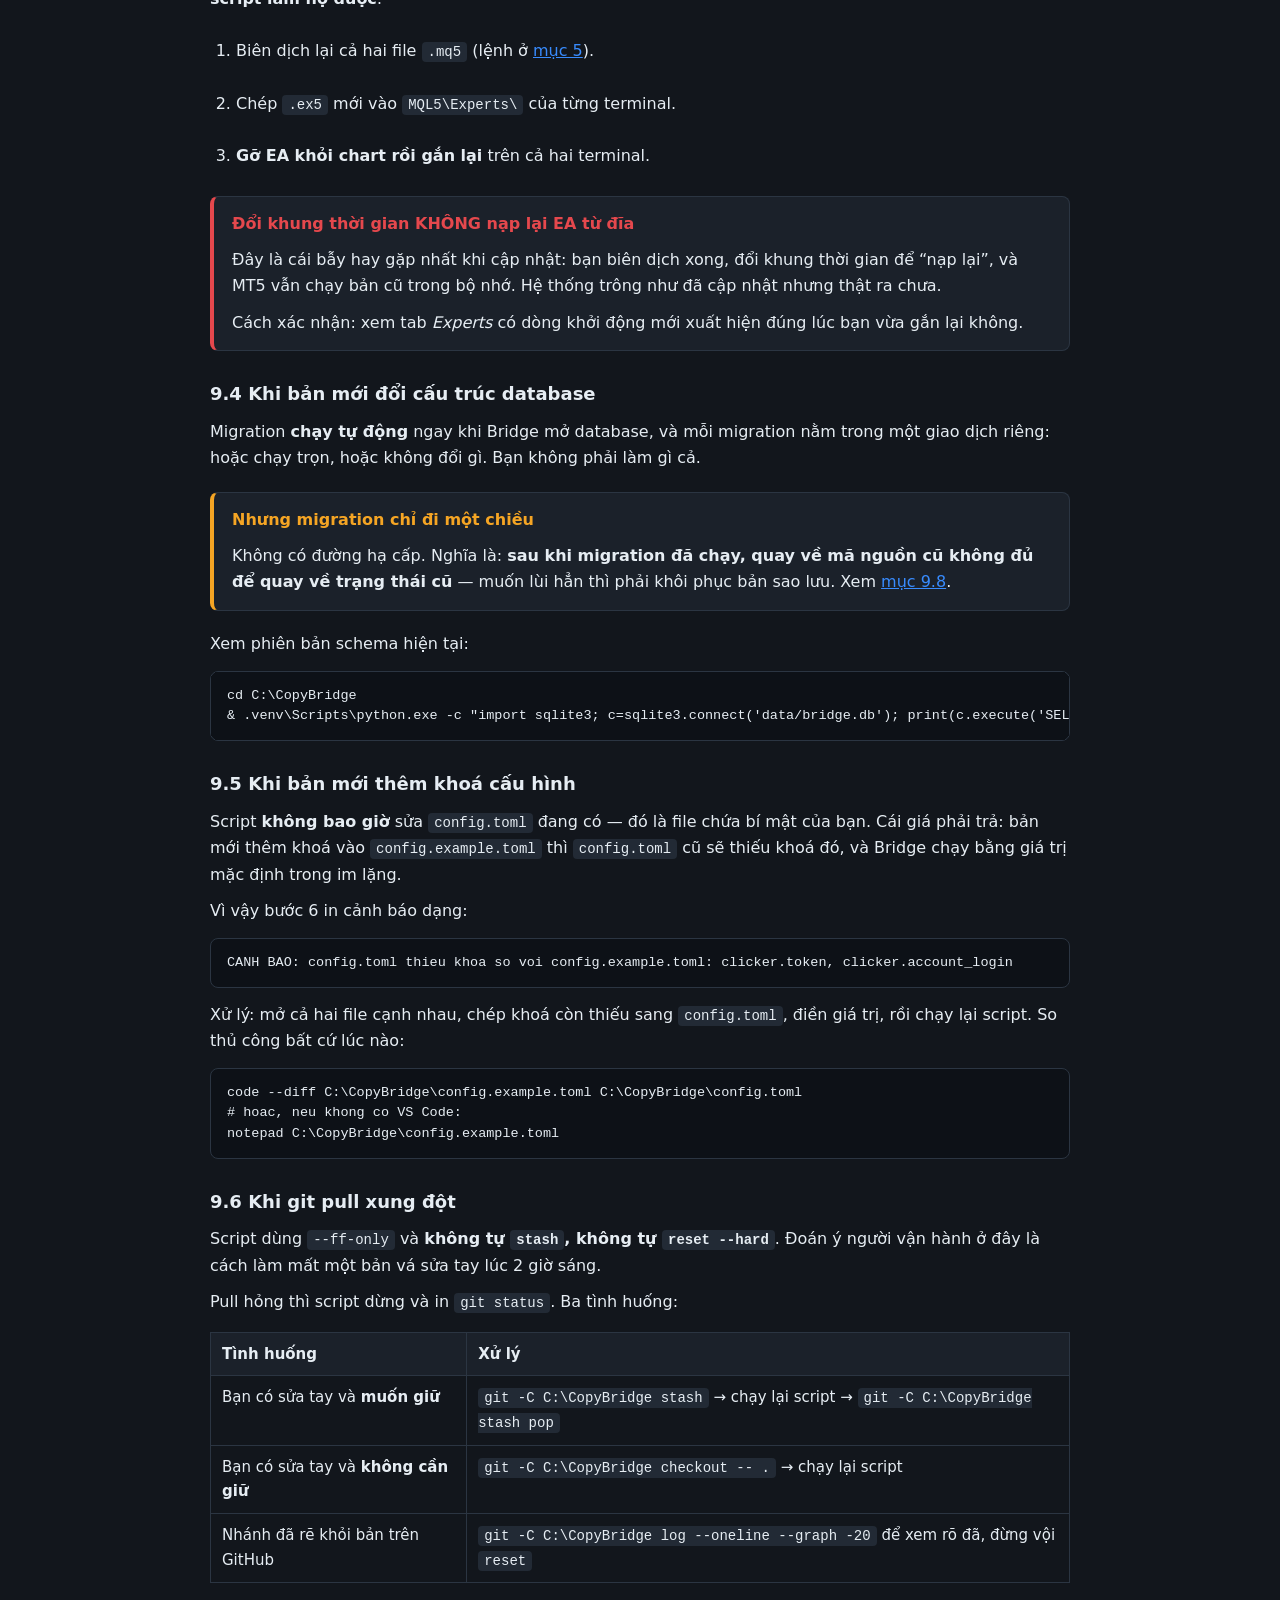
==== commit b1a27f05: "Dong not tai lieu va dashboard con noi duong dong di qua EA Ra ca repo sau khi doi duong dong. Cho t" ====
--- a/docs/HUONG-DAN-CUNG-VPS-SCRIPT.html
+++ b/docs/HUONG-DAN-CUNG-VPS-SCRIPT.html
@@ -530,9 +530,11 @@
 </div>
 
 <p>Kèm theo, sau mỗi lần khởi động lại hoặc sau khi MT5 tự cập nhật, kiểm lại
-<strong>nút Algo Trading sáng xanh trên cả hai terminal</strong>. Đường mở lệnh phía Client đi qua
-giao diện nên <em>không cần</em> Algo Trading; đường đóng đi qua EA nên <em>cần</em>. Terminal tắt
-Algo Trading vẫn mở lệnh bình thường rồi mới hỏng lúc đóng — hỏng muộn nhất có thể.</p>
+<strong>nút Algo Trading sáng xanh trên cả hai terminal</strong>. Cả đường mở lẫn đường đóng phía
+Client đều đi qua giao diện nên <em>không cần</em> Algo Trading để chạy bình thường — nhưng nó vẫn
+<em>cần</em>, vì đó là <strong>lưới cuối</strong>: clicker hỏng thì lệnh đóng rơi về EA, và lúc ấy
+Algo Trading là thứ duy nhất còn giữ cho vị thế đóng được. Tắt nó đi thì mất cả đường chính lẫn
+đường dự phòng.</p>
 
 <h3>Sao lưu</h3>
 <p>Tác vụ <code>BaoTri</code> chạy 03:00 hằng ngày, giữ 14 bản gần nhất trong
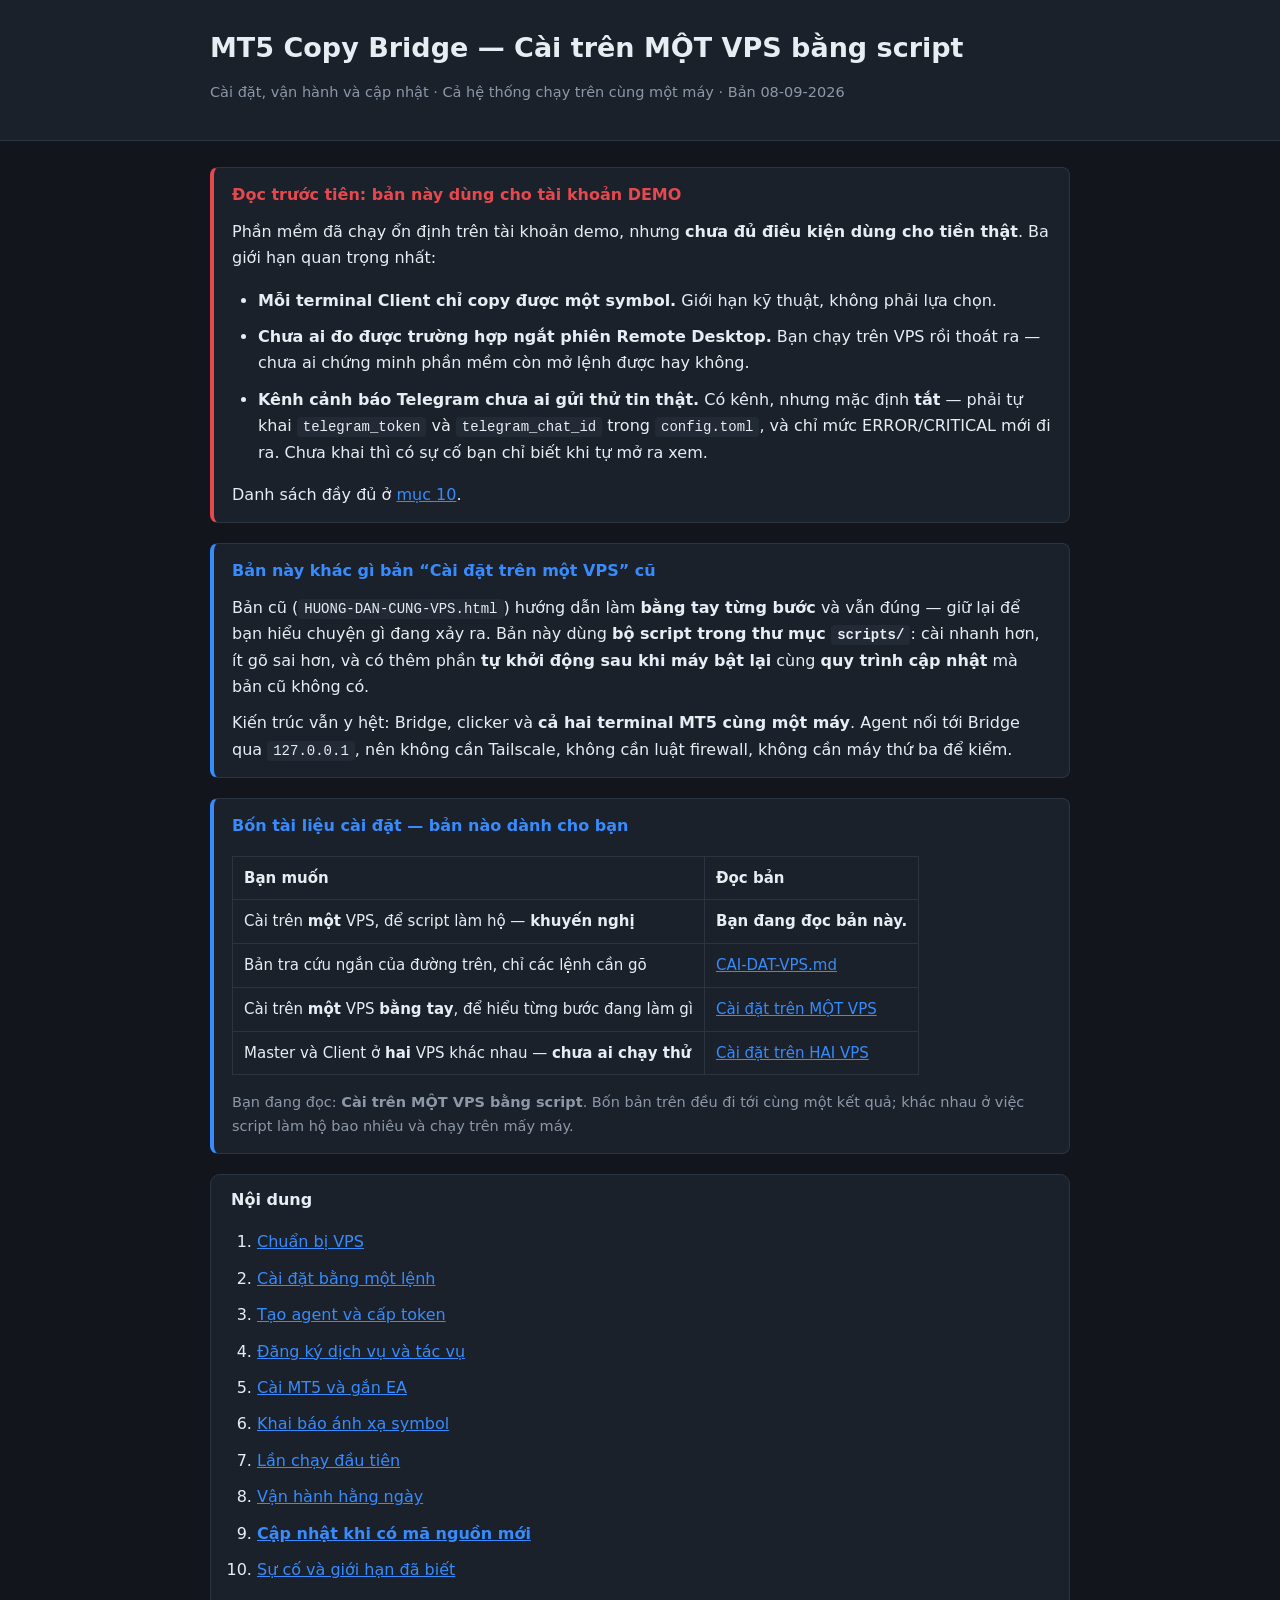
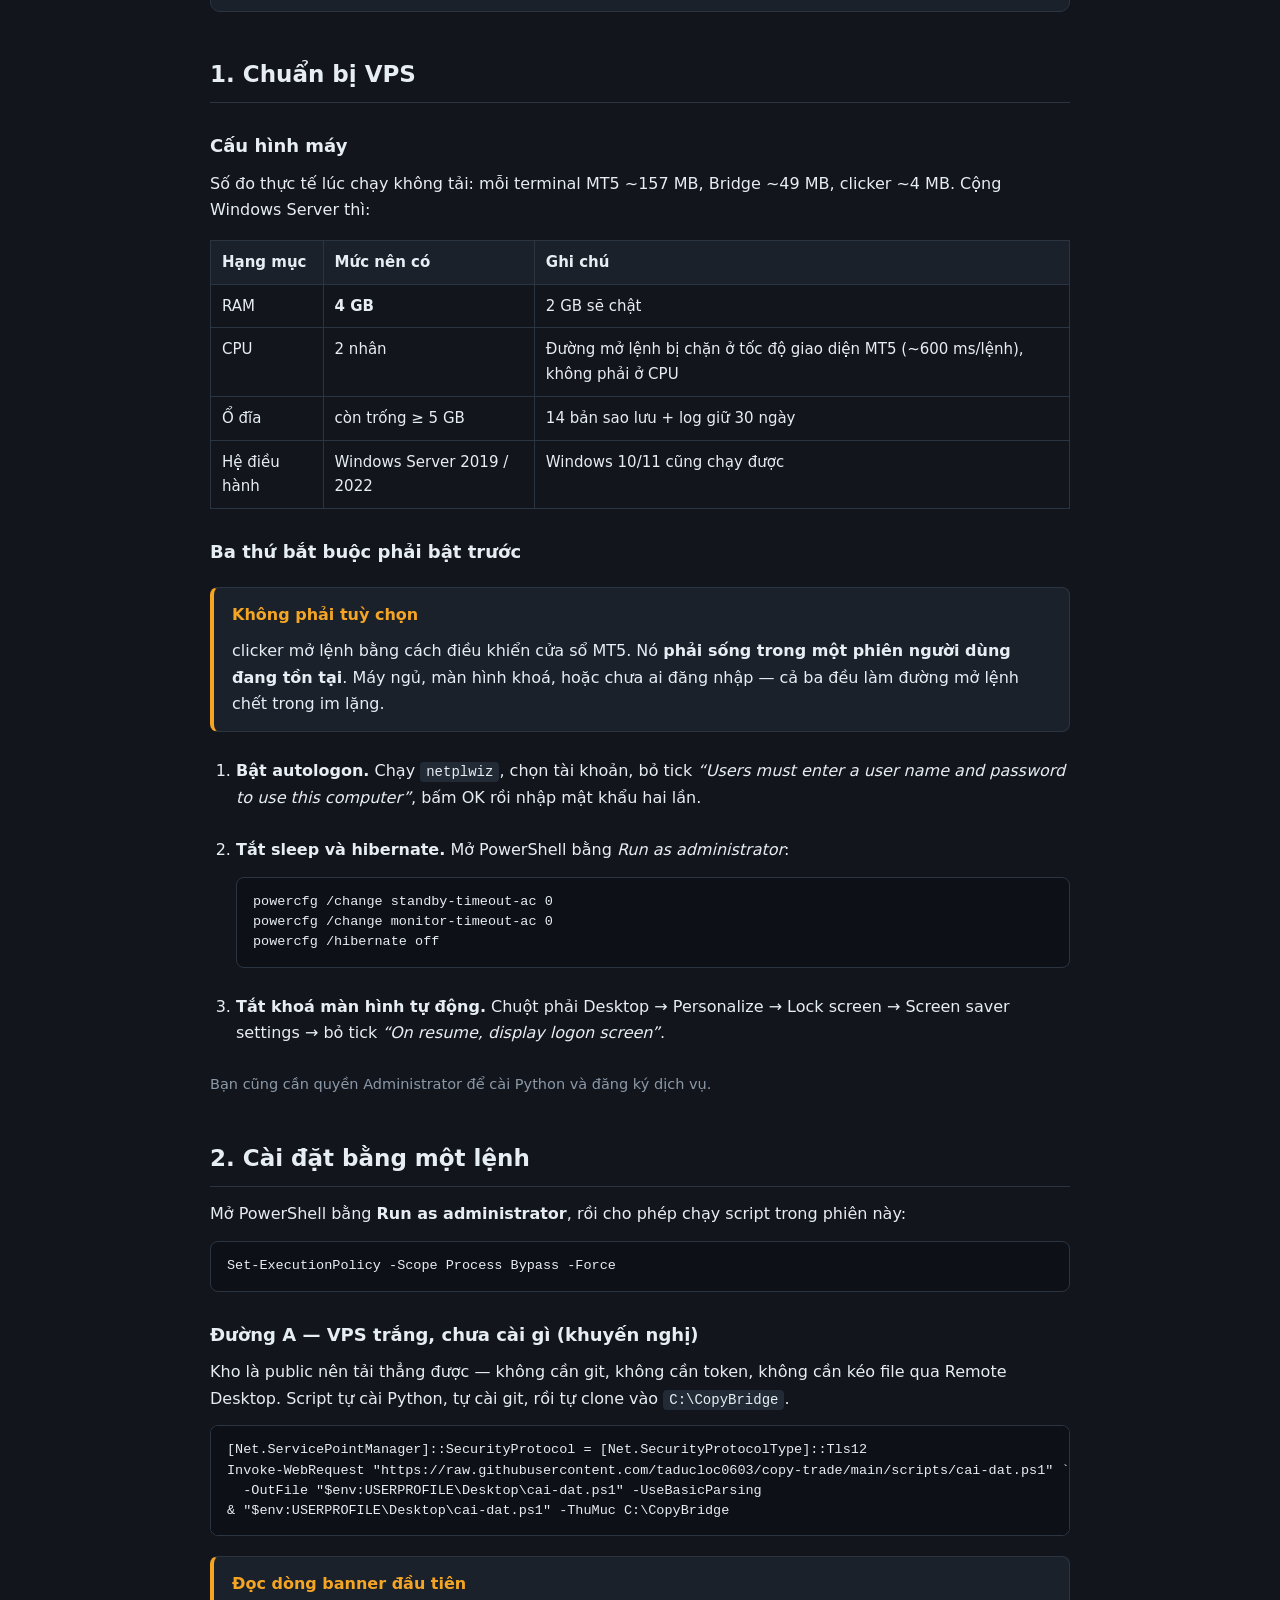
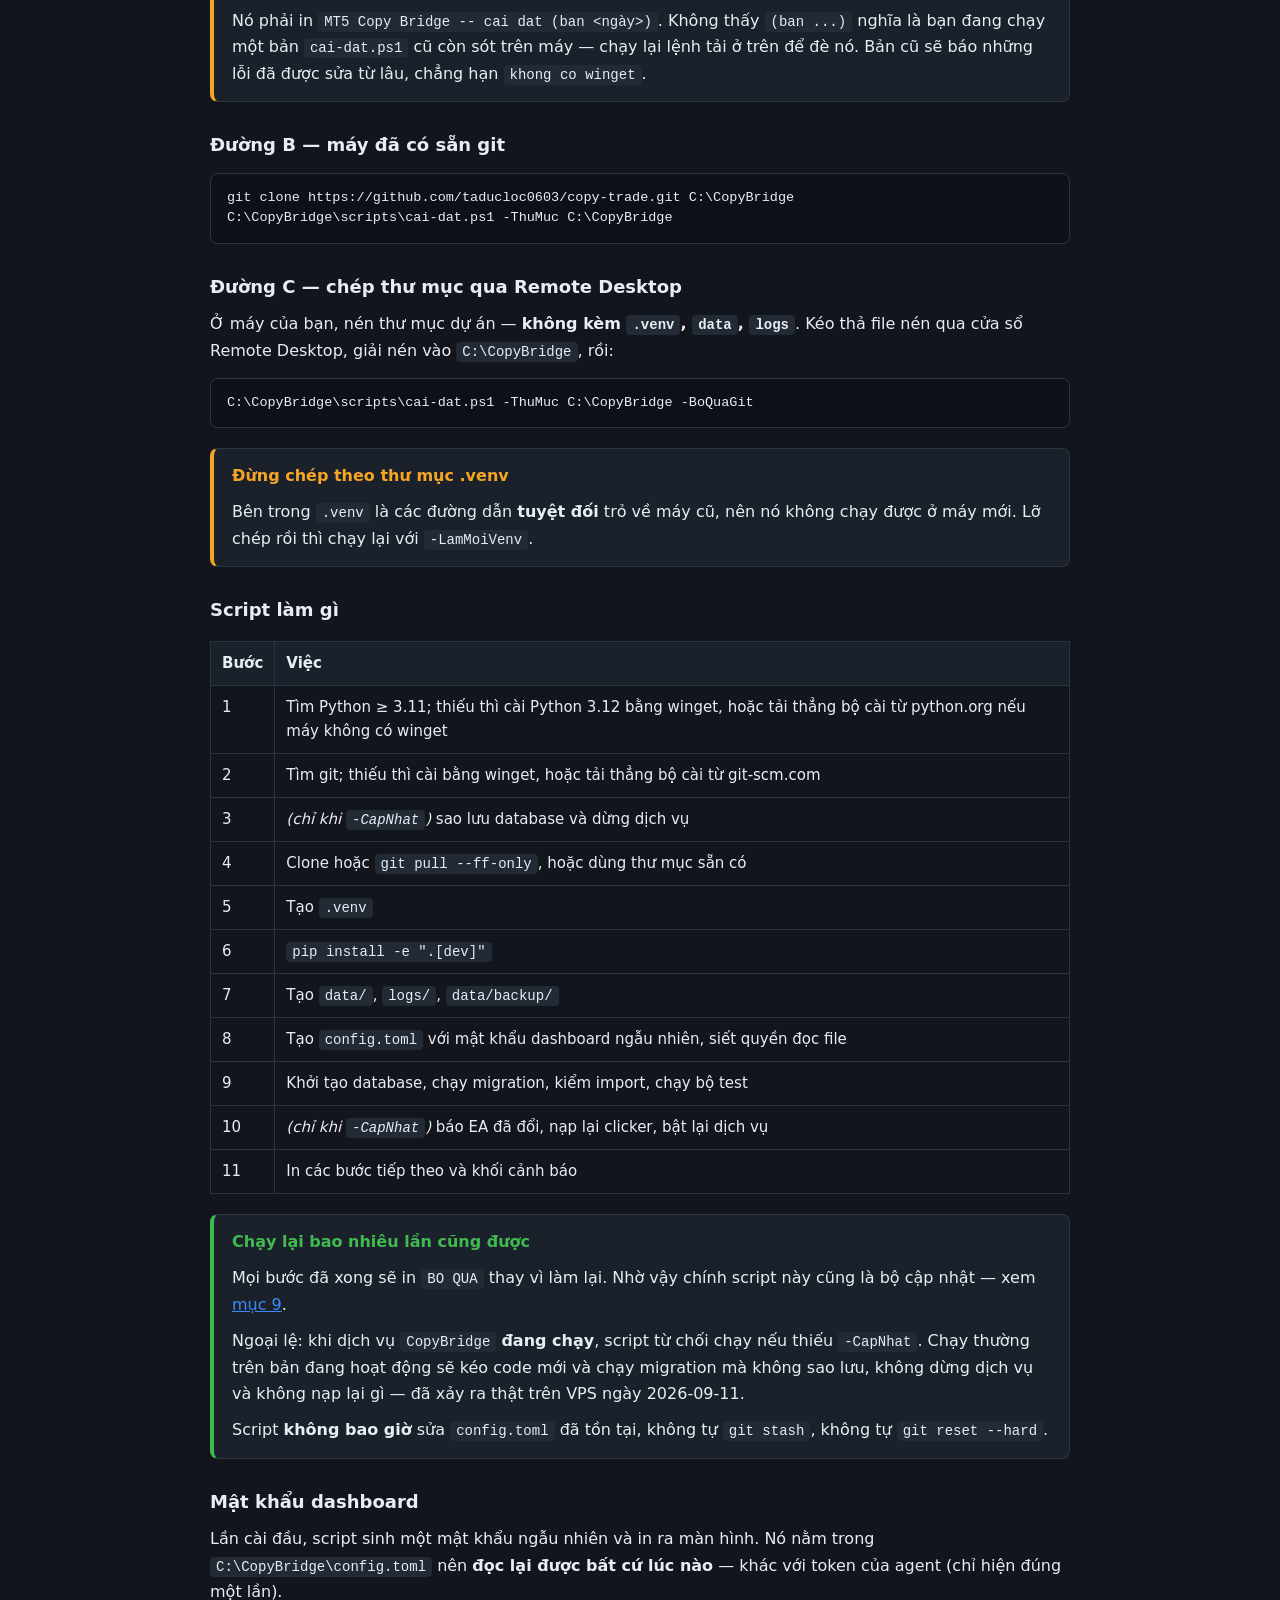
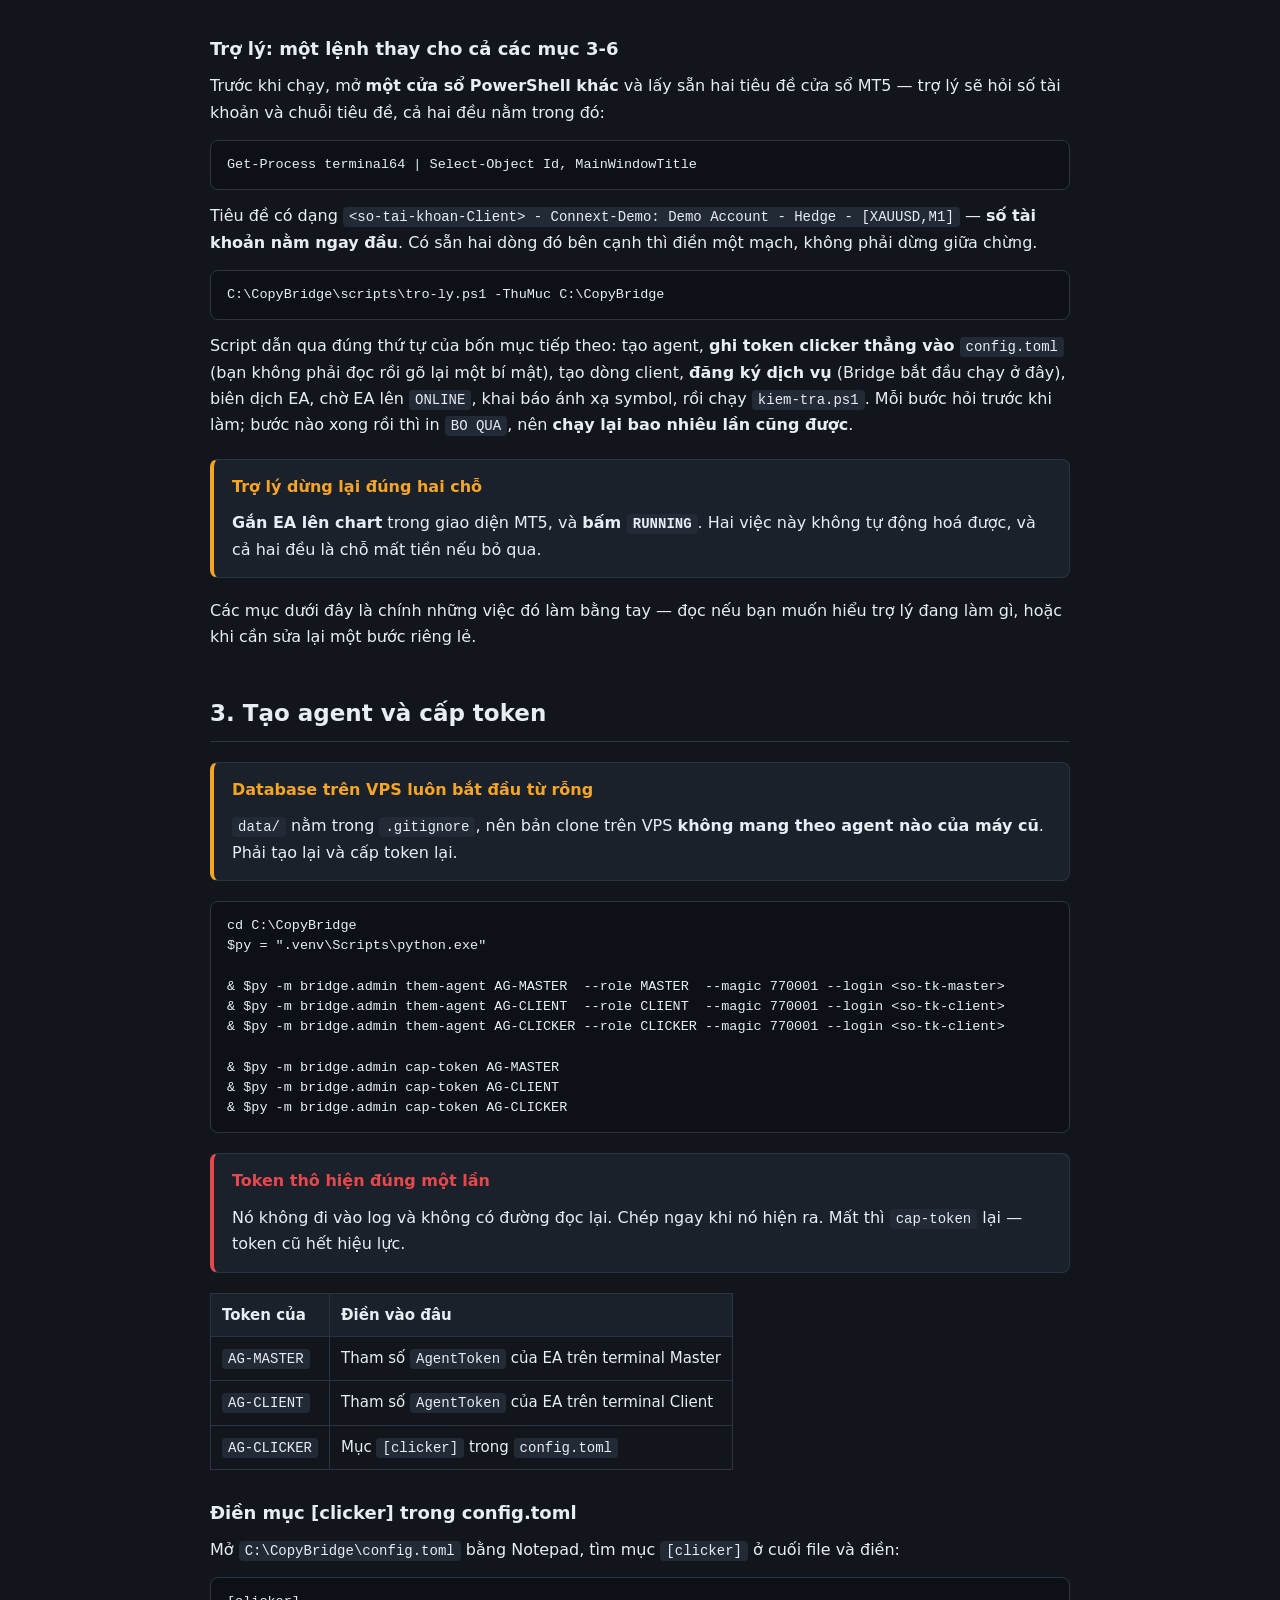
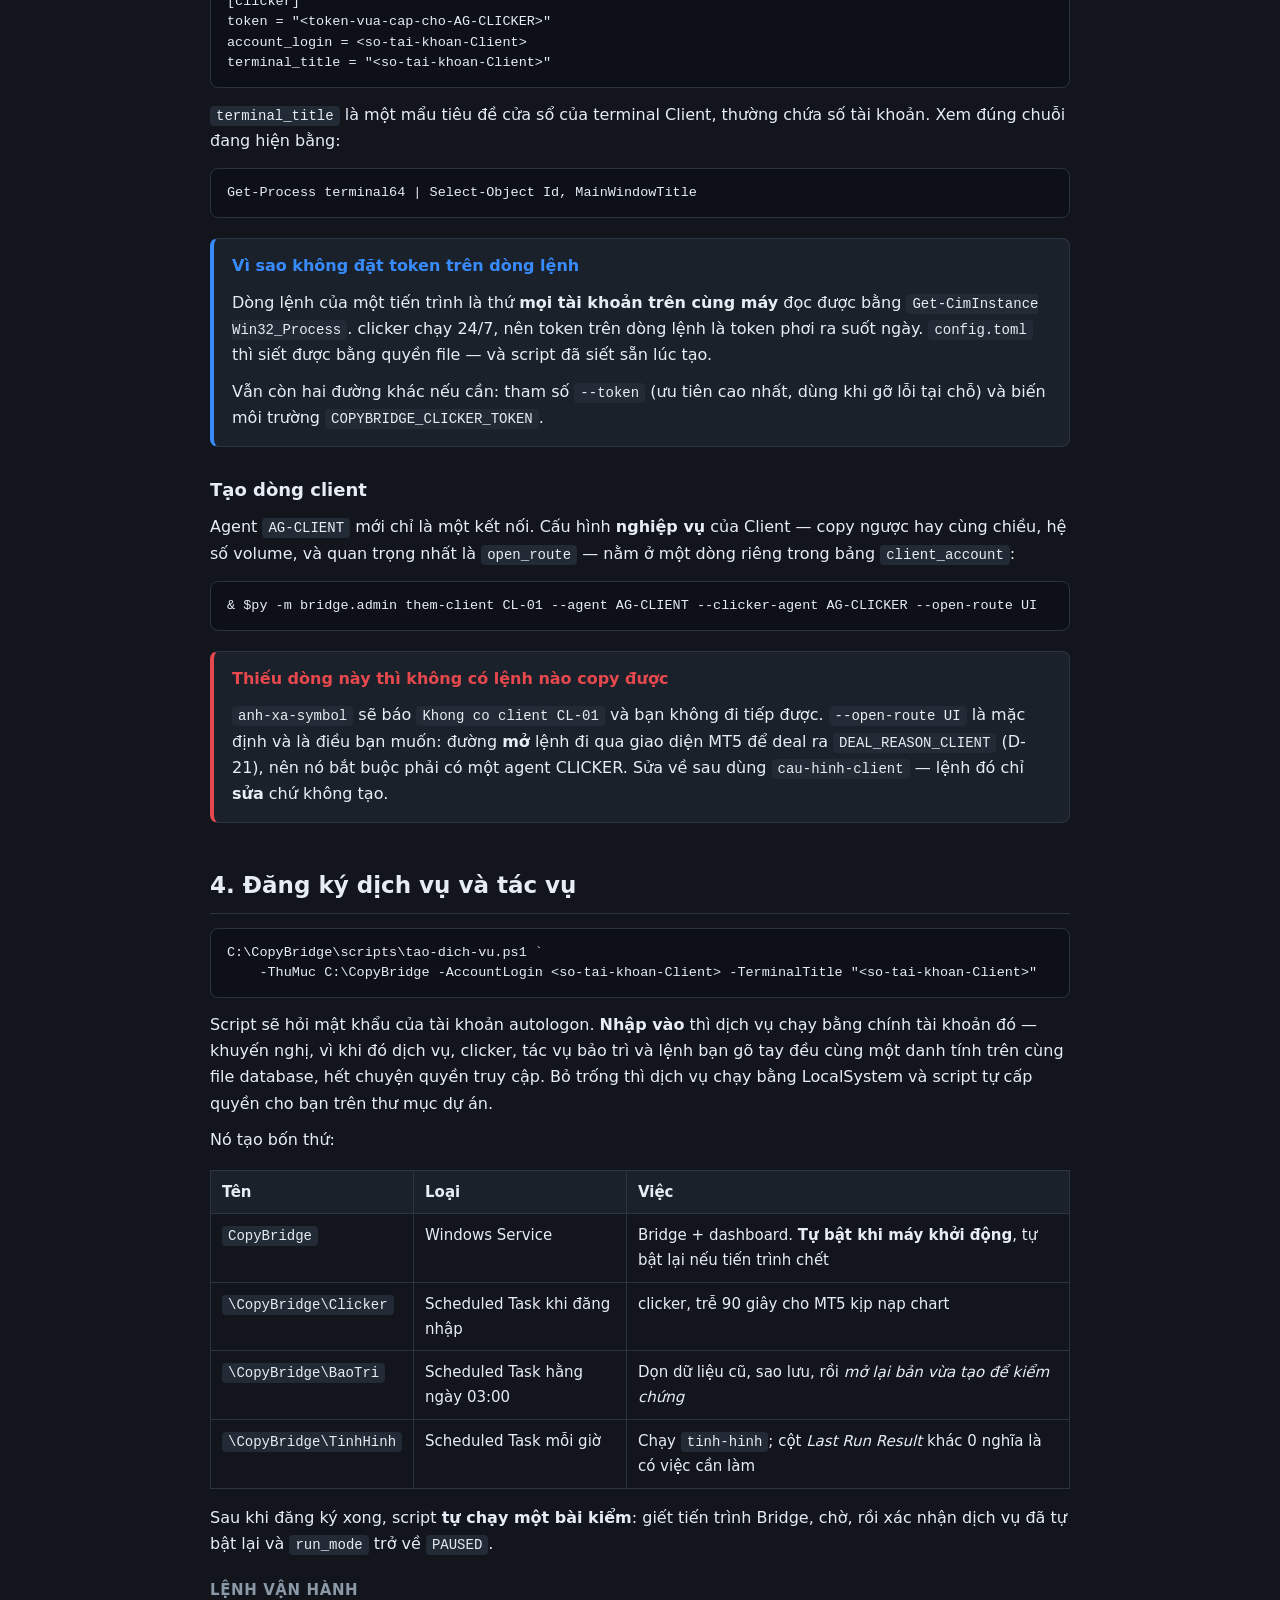
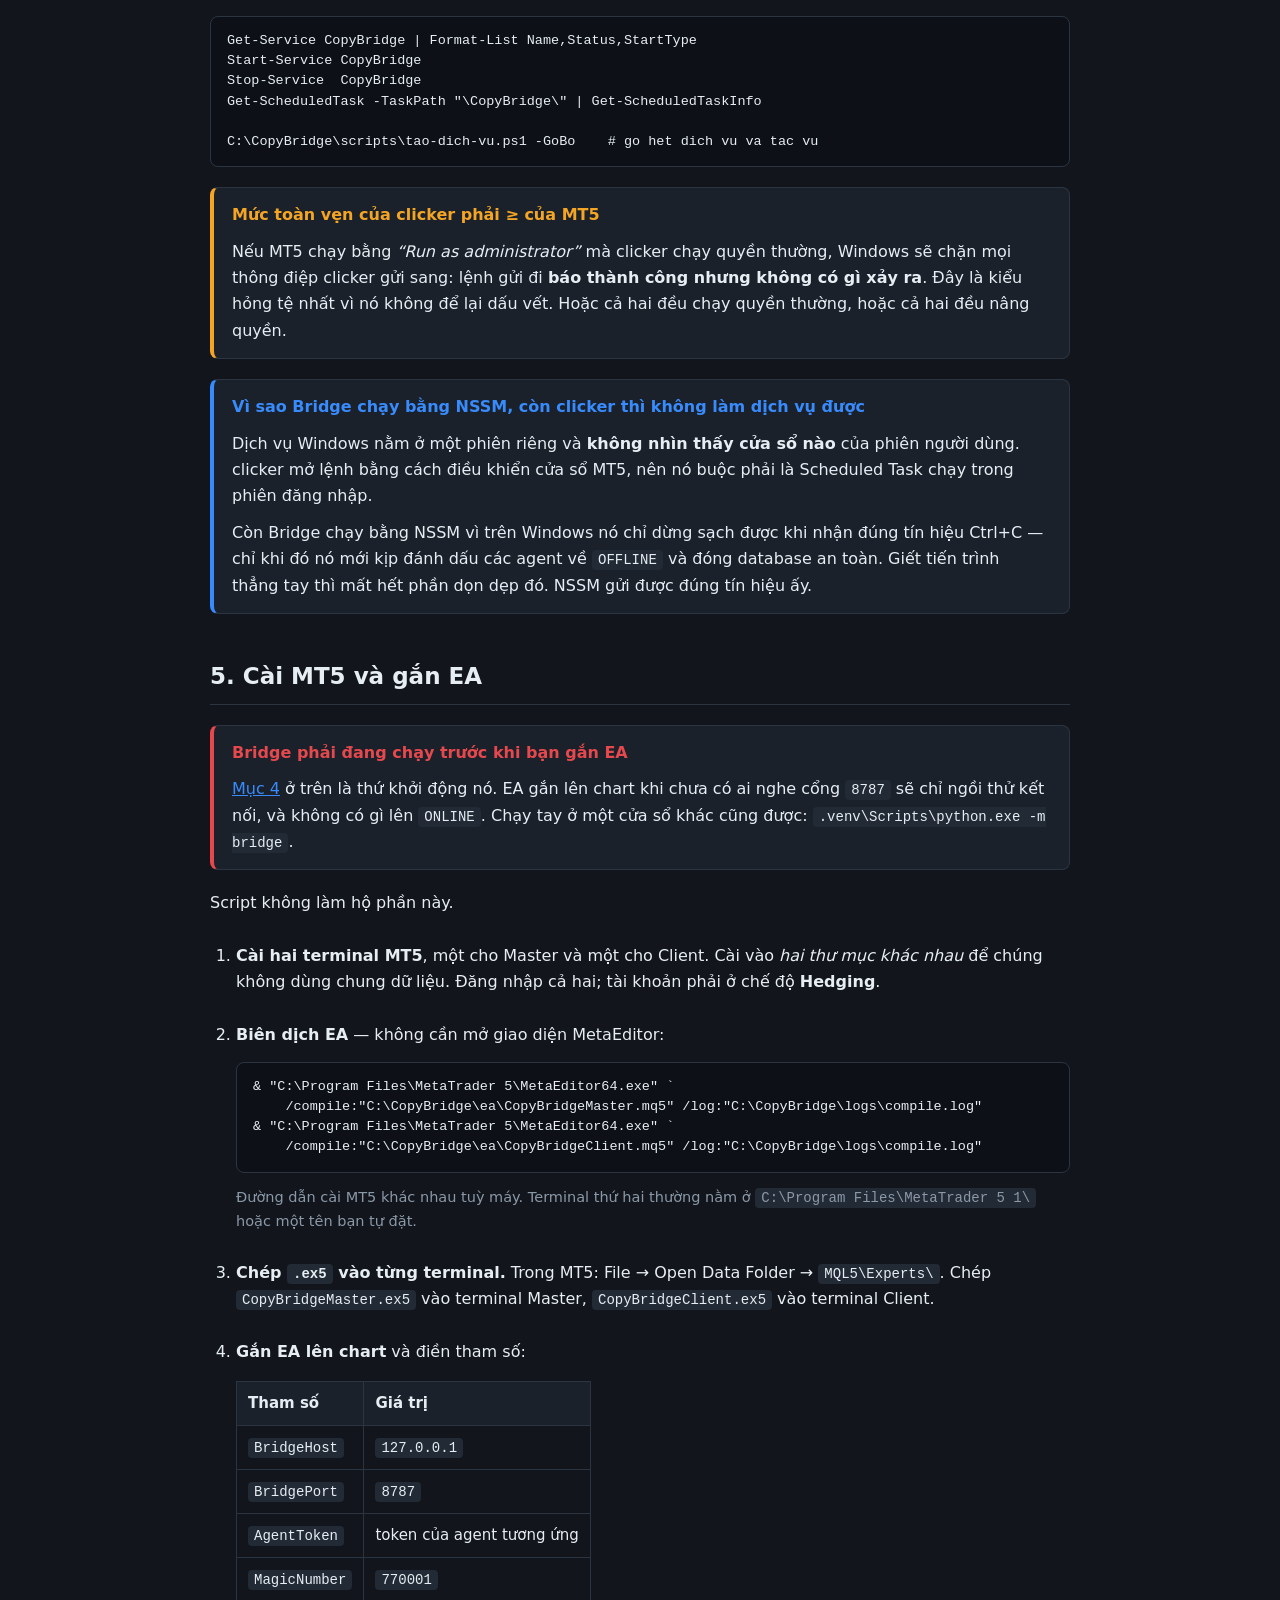
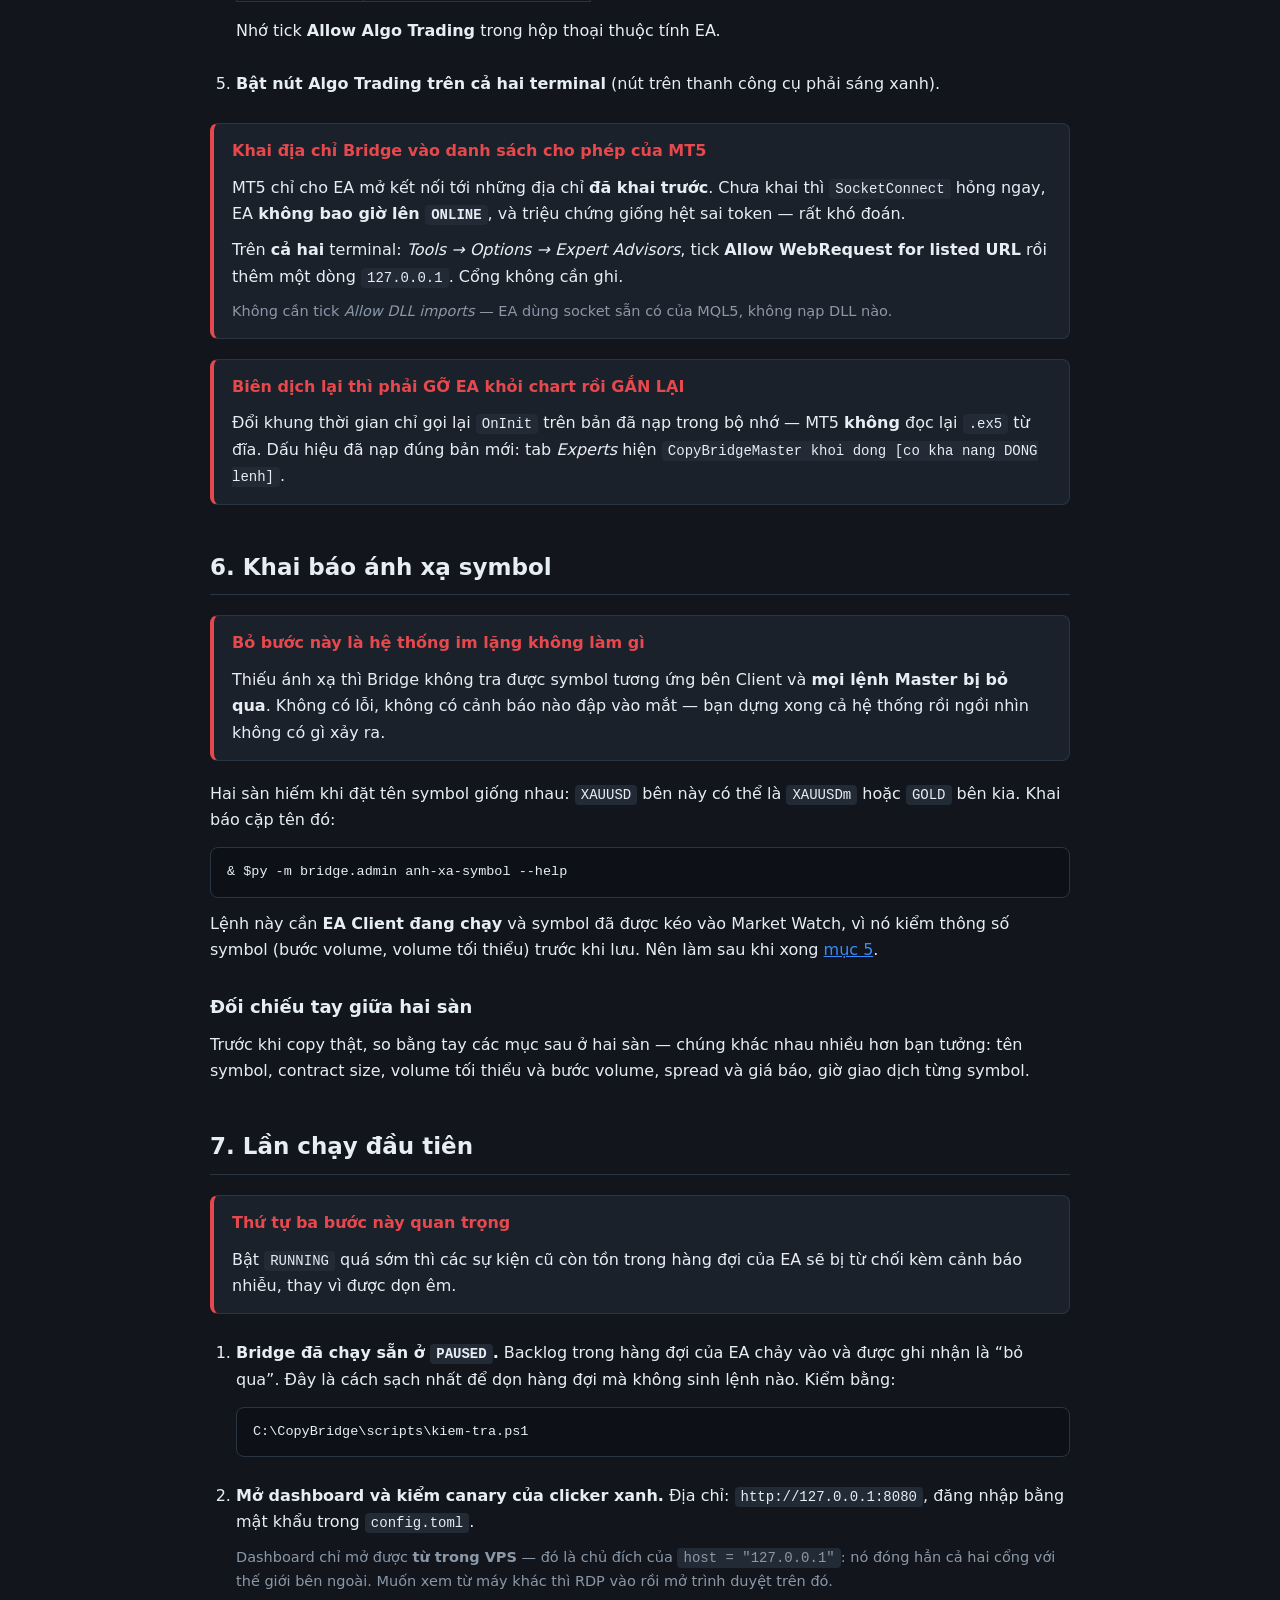
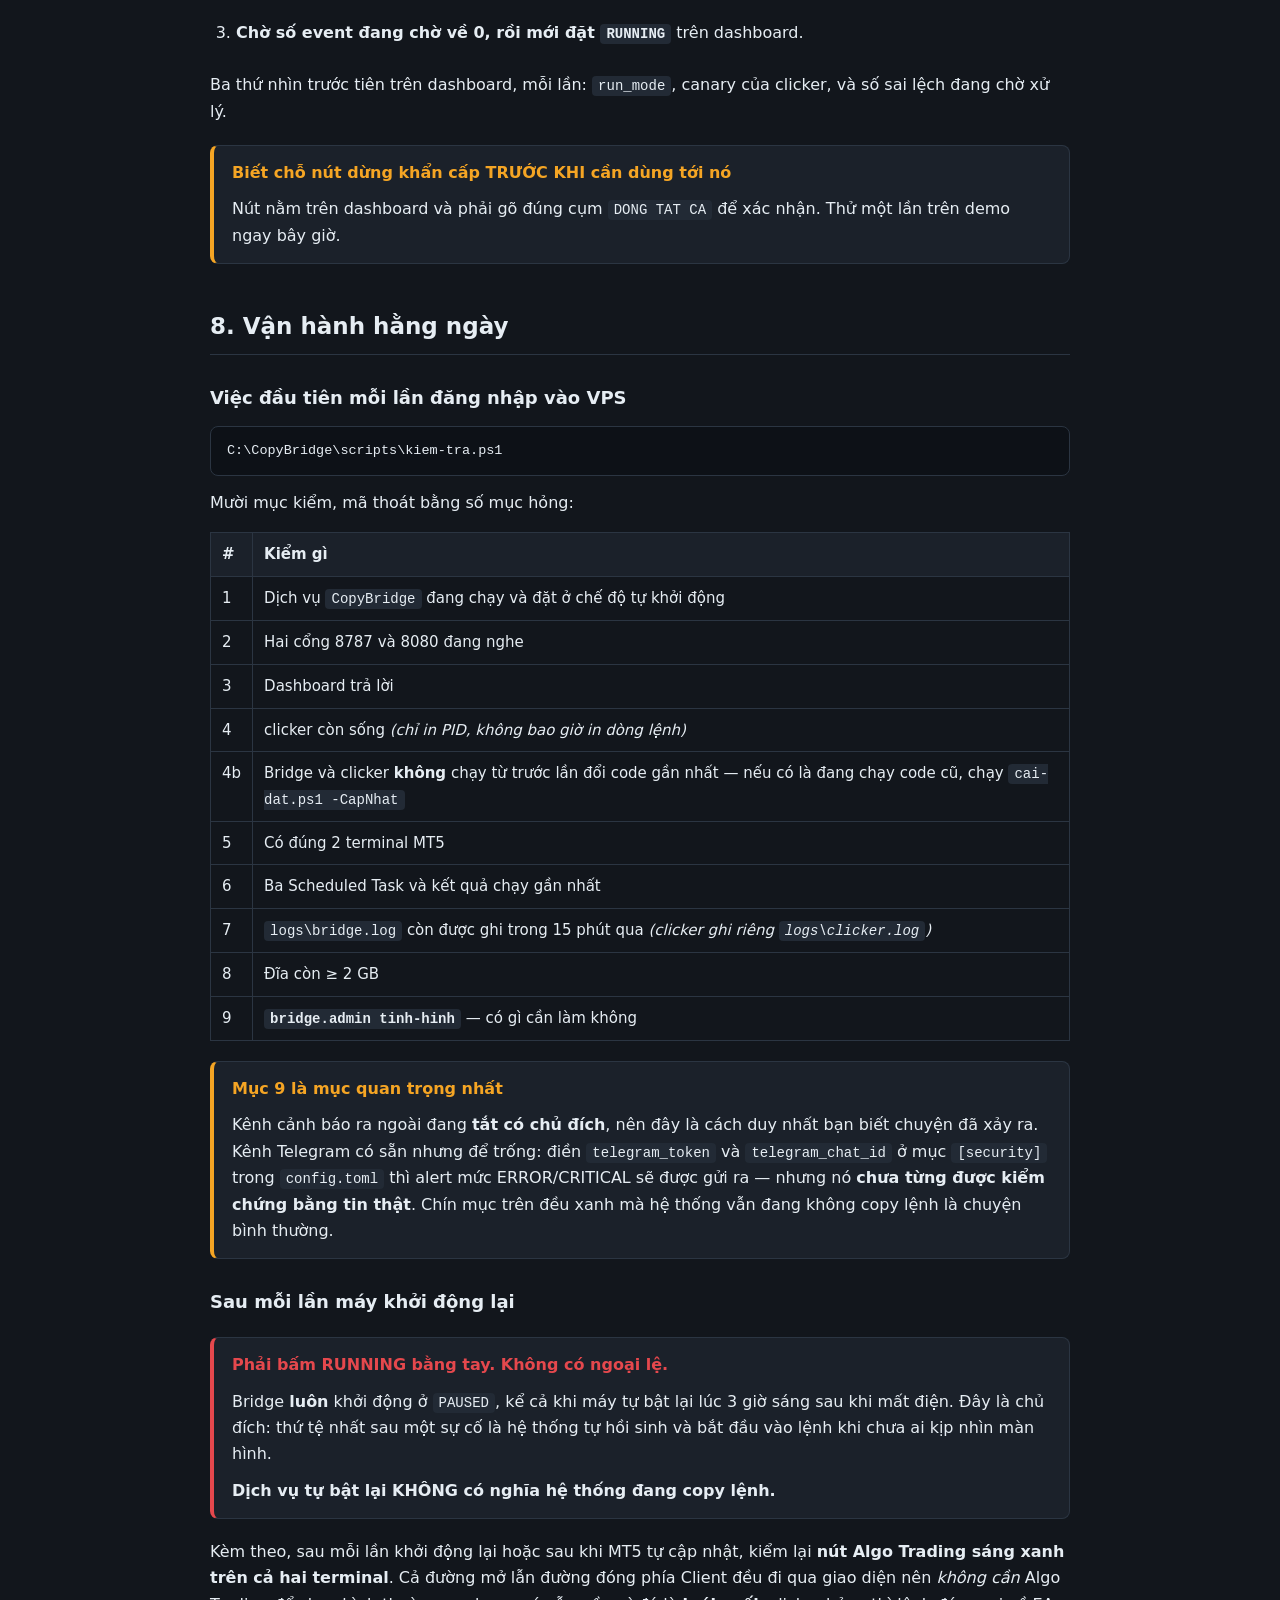
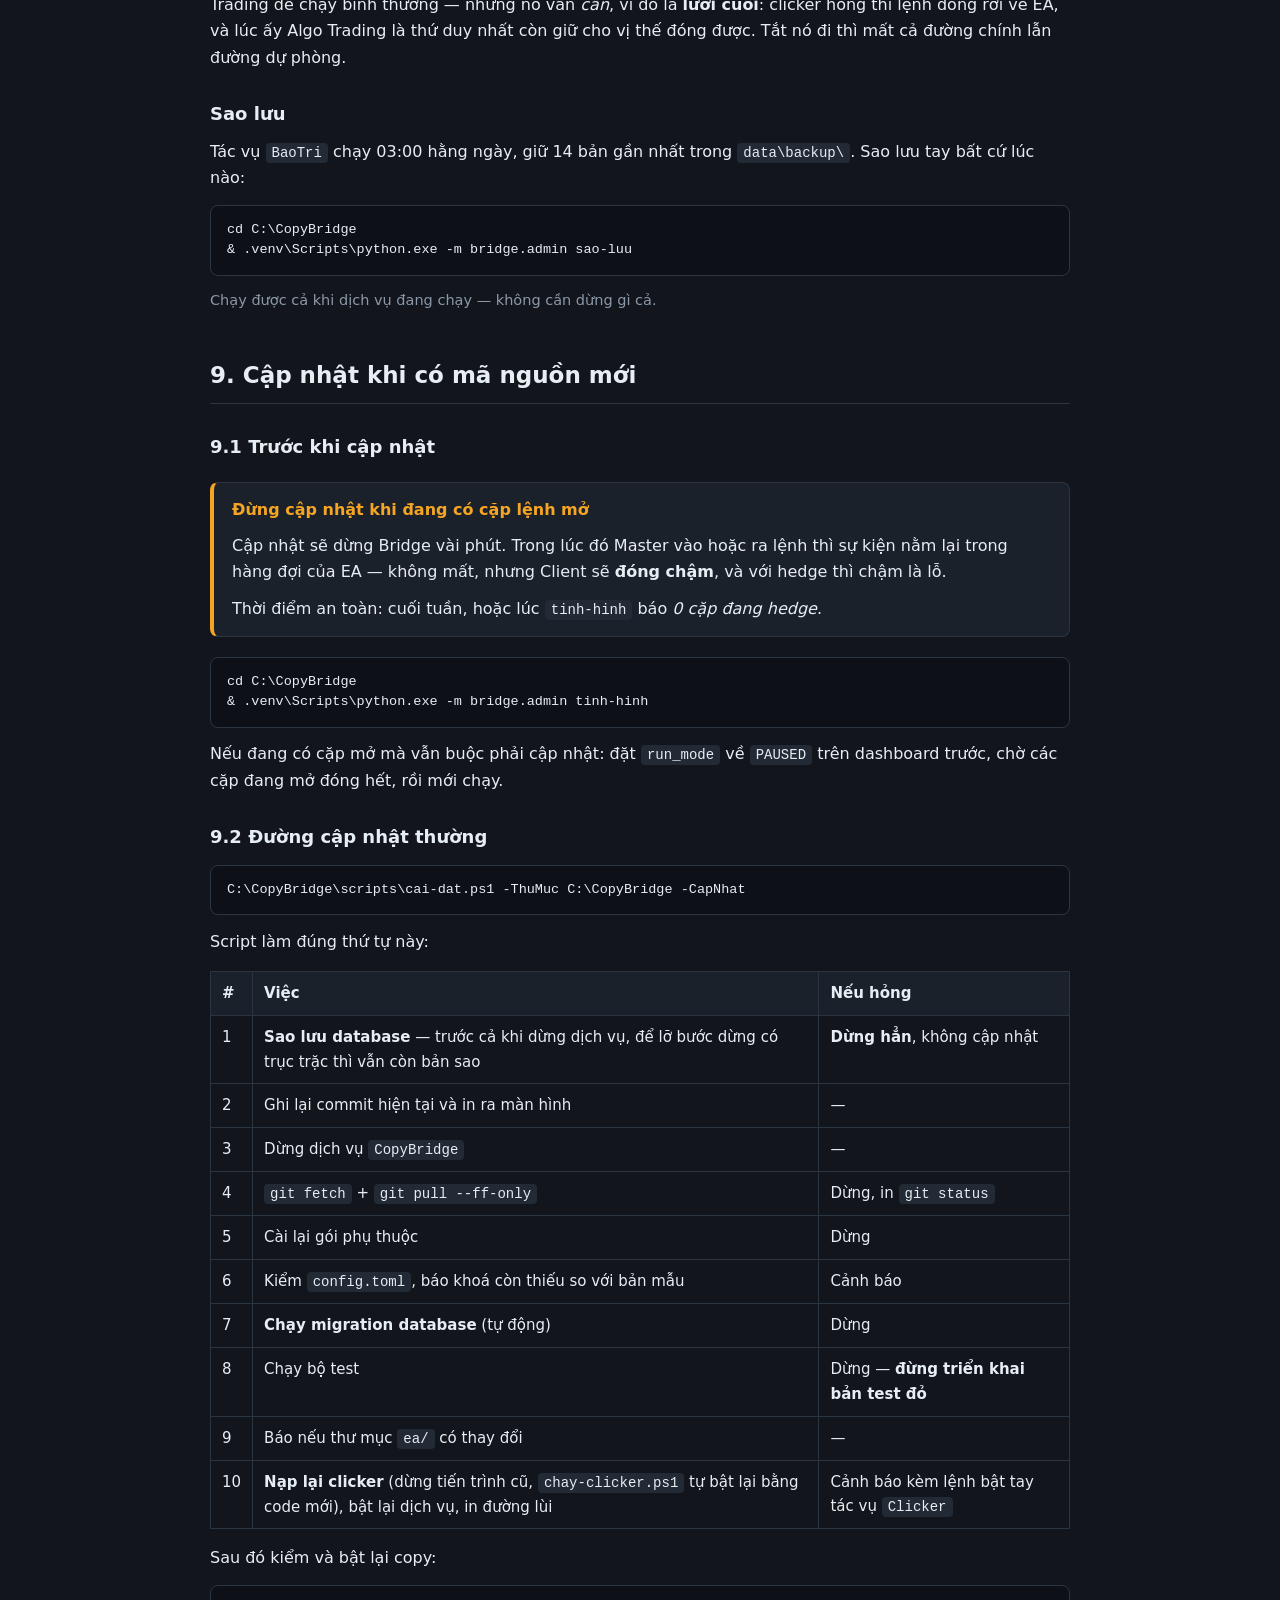
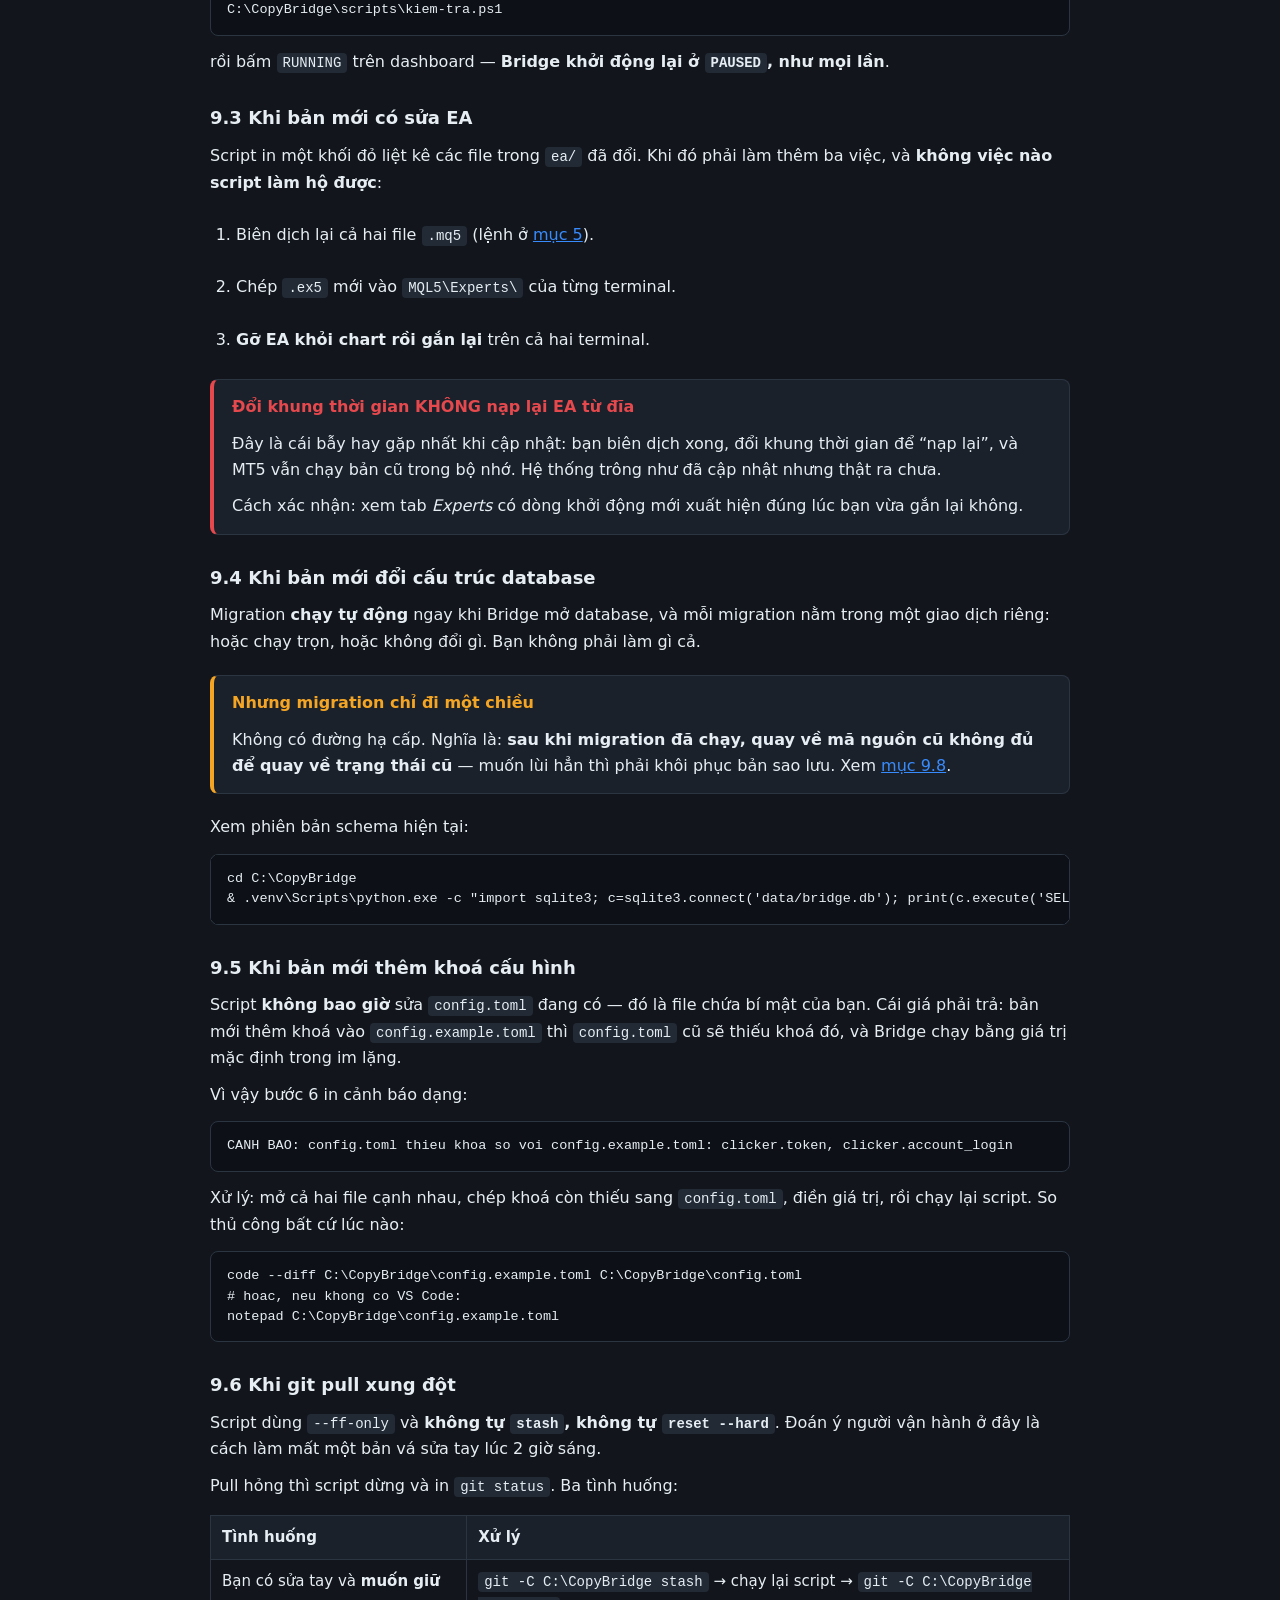
==== commit 04593505: "Su co cap nhat tren VPS: code moi tren dia, code cu trong bo nho, log im 63 gio tro-ly.ps1 tren VPS " ====
--- a/docs/HUONG-DAN-CUNG-VPS-SCRIPT.html
+++ b/docs/HUONG-DAN-CUNG-VPS-SCRIPT.html
@@ -208,7 +208,7 @@
   <tr><td>7</td><td>Tạo <code>data/</code>, <code>logs/</code>, <code>data/backup/</code></td></tr>
   <tr><td>8</td><td>Tạo <code>config.toml</code> với mật khẩu dashboard ngẫu nhiên, siết quyền đọc file</td></tr>
   <tr><td>9</td><td>Khởi tạo database, chạy migration, kiểm import, chạy bộ test</td></tr>
-  <tr><td>10</td><td><em>(chỉ khi <code>-CapNhat</code>)</em> báo EA đã đổi, bật lại dịch vụ</td></tr>
+  <tr><td>10</td><td><em>(chỉ khi <code>-CapNhat</code>)</em> báo EA đã đổi, nạp lại clicker, bật lại dịch vụ</td></tr>
   <tr><td>11</td><td>In các bước tiếp theo và khối cảnh báo</td></tr>
 </table>
 
@@ -216,6 +216,10 @@
   <span class="nhan">Chạy lại bao nhiêu lần cũng được</span>
   <p>Mọi bước đã xong sẽ in <code>BO QUA</code> thay vì làm lại. Nhờ vậy chính script này cũng là
   bộ cập nhật — xem <a href="#cap-nhat">mục 9</a>.</p>
+  <p>Ngoại lệ: khi dịch vụ <code>CopyBridge</code> <strong>đang chạy</strong>, script từ chối chạy
+  nếu thiếu <code>-CapNhat</code>. Chạy thường trên bản đang hoạt động sẽ kéo code mới và chạy
+  migration mà không sao lưu, không dừng dịch vụ và không nạp lại gì — đã xảy ra thật trên VPS
+  ngày 2026-09-11.</p>
   <p>Script <strong>không bao giờ</strong> sửa <code>config.toml</code> đã tồn tại, không tự
   <code>git stash</code>, không tự <code>git reset --hard</code>.</p>
 </div>
@@ -496,16 +500,17 @@
 <h3>Việc đầu tiên mỗi lần đăng nhập vào VPS</h3>
 <pre><code>C:\CopyBridge\scripts\kiem-tra.ps1</code></pre>
 
-<p>Chín mục kiểm, mã thoát bằng số mục hỏng:</p>
+<p>Mười mục kiểm, mã thoát bằng số mục hỏng:</p>
 <table>
   <tr><th>#</th><th>Kiểm gì</th></tr>
   <tr><td>1</td><td>Dịch vụ <code>CopyBridge</code> đang chạy và đặt ở chế độ tự khởi động</td></tr>
   <tr><td>2</td><td>Hai cổng 8787 và 8080 đang nghe</td></tr>
   <tr><td>3</td><td>Dashboard trả lời</td></tr>
   <tr><td>4</td><td>clicker còn sống <em>(chỉ in PID, không bao giờ in dòng lệnh)</em></td></tr>
+  <tr><td>4b</td><td>Bridge và clicker <strong>không</strong> chạy từ trước lần đổi code gần nhất — nếu có là đang chạy code cũ, chạy <code>cai-dat.ps1 -CapNhat</code></td></tr>
   <tr><td>5</td><td>Có đúng 2 terminal MT5</td></tr>
   <tr><td>6</td><td>Ba Scheduled Task và kết quả chạy gần nhất</td></tr>
-  <tr><td>7</td><td><code>logs\bridge.log</code> còn được ghi trong 15 phút qua</td></tr>
+  <tr><td>7</td><td><code>logs\bridge.log</code> còn được ghi trong 15 phút qua <em>(clicker ghi riêng <code>logs\clicker.log</code>)</em></td></tr>
   <tr><td>8</td><td>Đĩa còn ≥ 2 GB</td></tr>
   <tr><td>9</td><td><strong><code>bridge.admin tinh-hinh</code></strong> — có gì cần làm không</td></tr>
 </table>
@@ -516,7 +521,7 @@
   chuyện đã xảy ra. Kênh Telegram có sẵn nhưng để trống: điền <code>telegram_token</code> và
   <code>telegram_chat_id</code> ở mục <code>[security]</code> trong <code>config.toml</code> thì alert
   mức ERROR/CRITICAL sẽ được gửi ra — nhưng nó <strong>chưa từng được kiểm chứng bằng tin
-  thật</strong>. Tám mục trên đều xanh mà hệ thống vẫn đang không copy lệnh là chuyện bình
+  thật</strong>. Chín mục trên đều xanh mà hệ thống vẫn đang không copy lệnh là chuyện bình
   thường.</p>
 </div>
 
@@ -577,7 +582,7 @@
   <tr><td>7</td><td><strong>Chạy migration database</strong> (tự động)</td><td>Dừng</td></tr>
   <tr><td>8</td><td>Chạy bộ test</td><td>Dừng — <strong>đừng triển khai bản test đỏ</strong></td></tr>
   <tr><td>9</td><td>Báo nếu thư mục <code>ea/</code> có thay đổi</td><td>—</td></tr>
-  <tr><td>10</td><td>Bật lại dịch vụ, in đường lùi</td><td>—</td></tr>
+  <tr><td>10</td><td><strong>Nạp lại clicker</strong> (dừng tiến trình cũ, <code>chay-clicker.ps1</code> tự bật lại bằng code mới), bật lại dịch vụ, in đường lùi</td><td>Cảnh báo kèm lệnh bật tay tác vụ <code>Clicker</code></td></tr>
 </table>
 
 <p>Sau đó kiểm và bật lại copy:</p>
